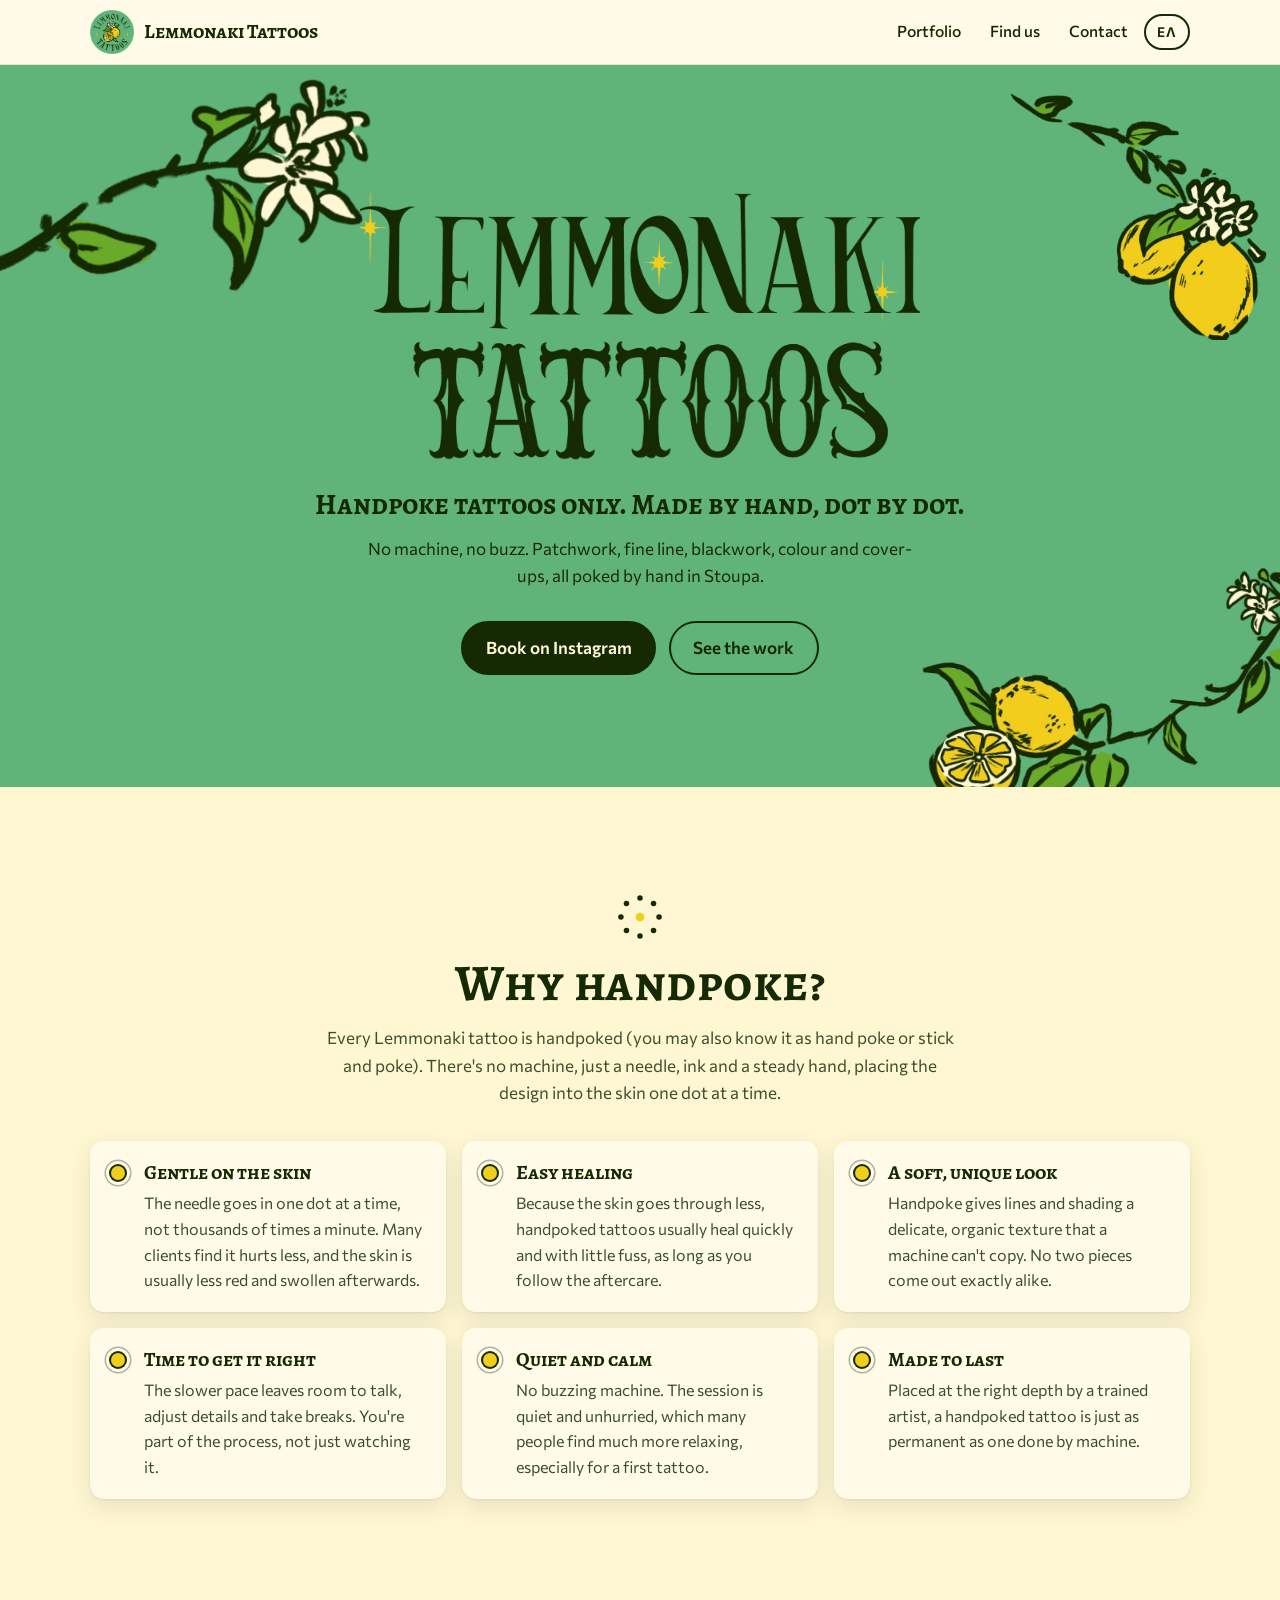
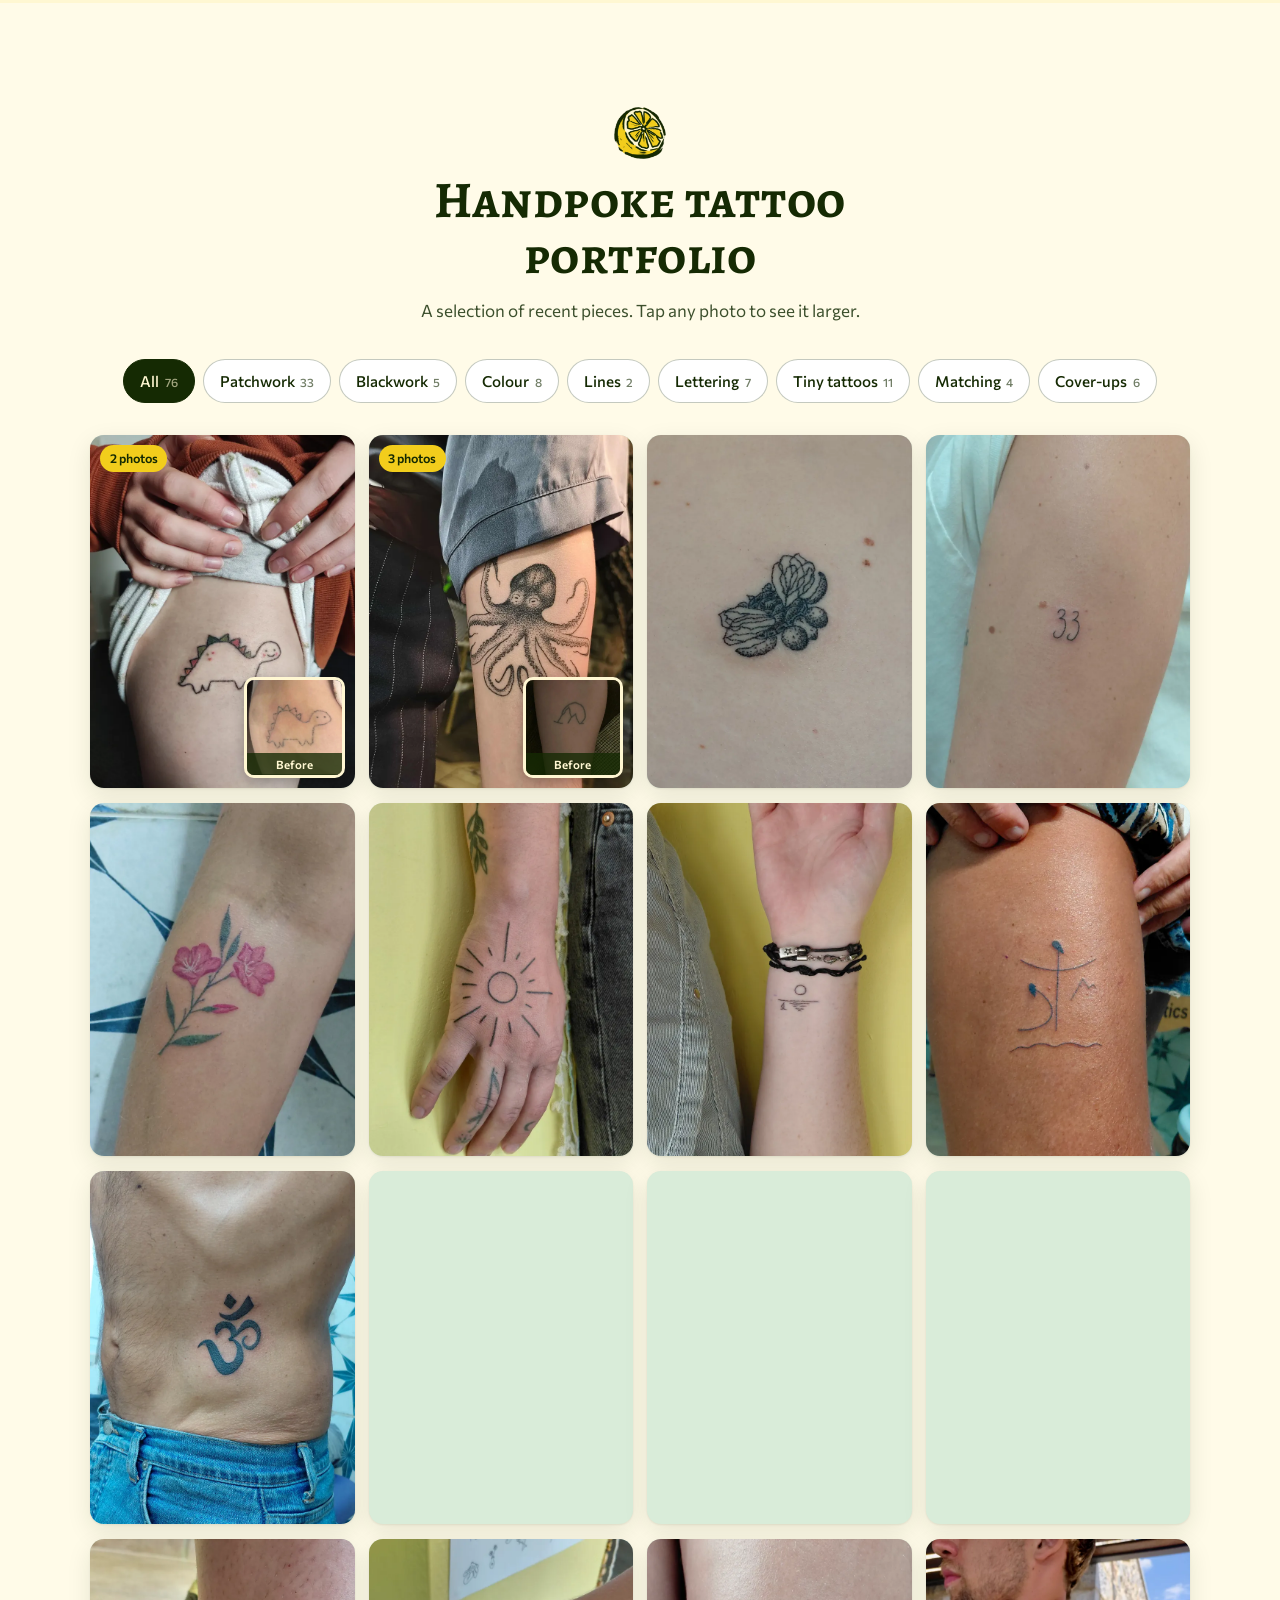
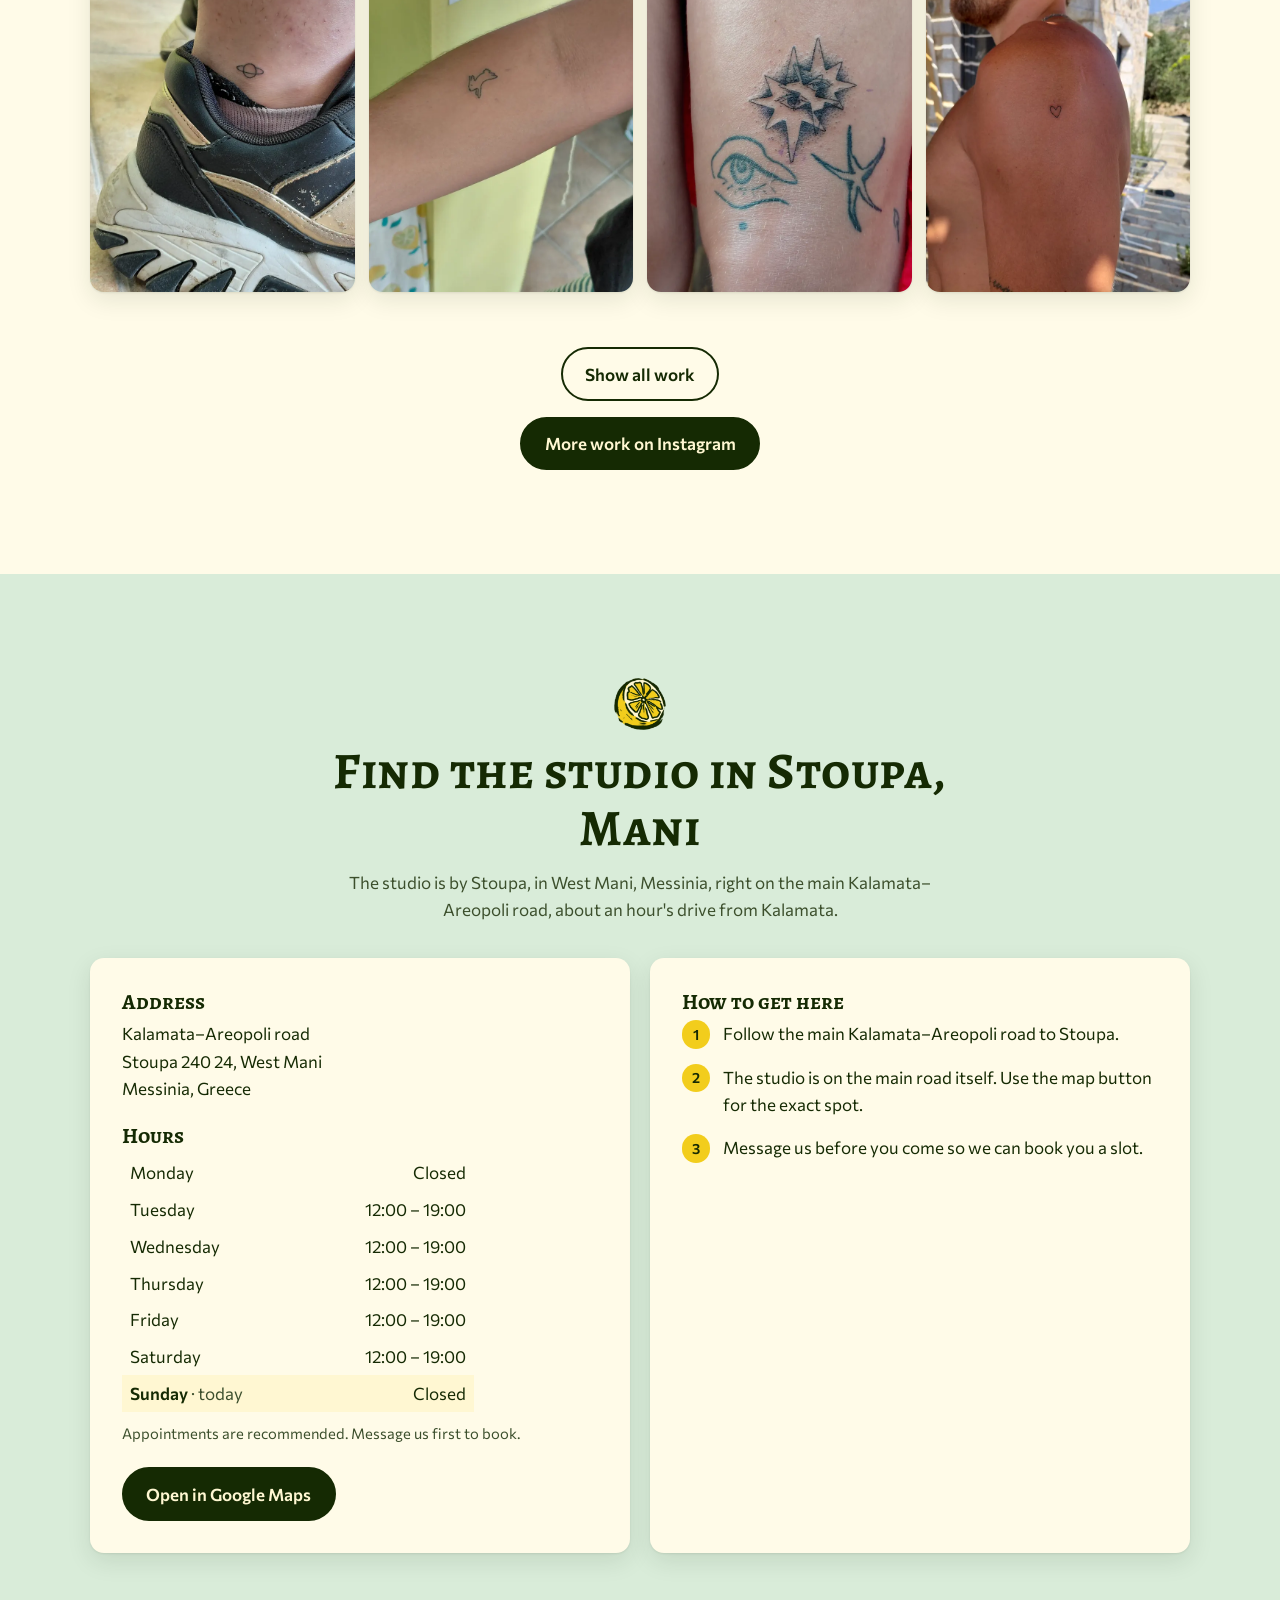
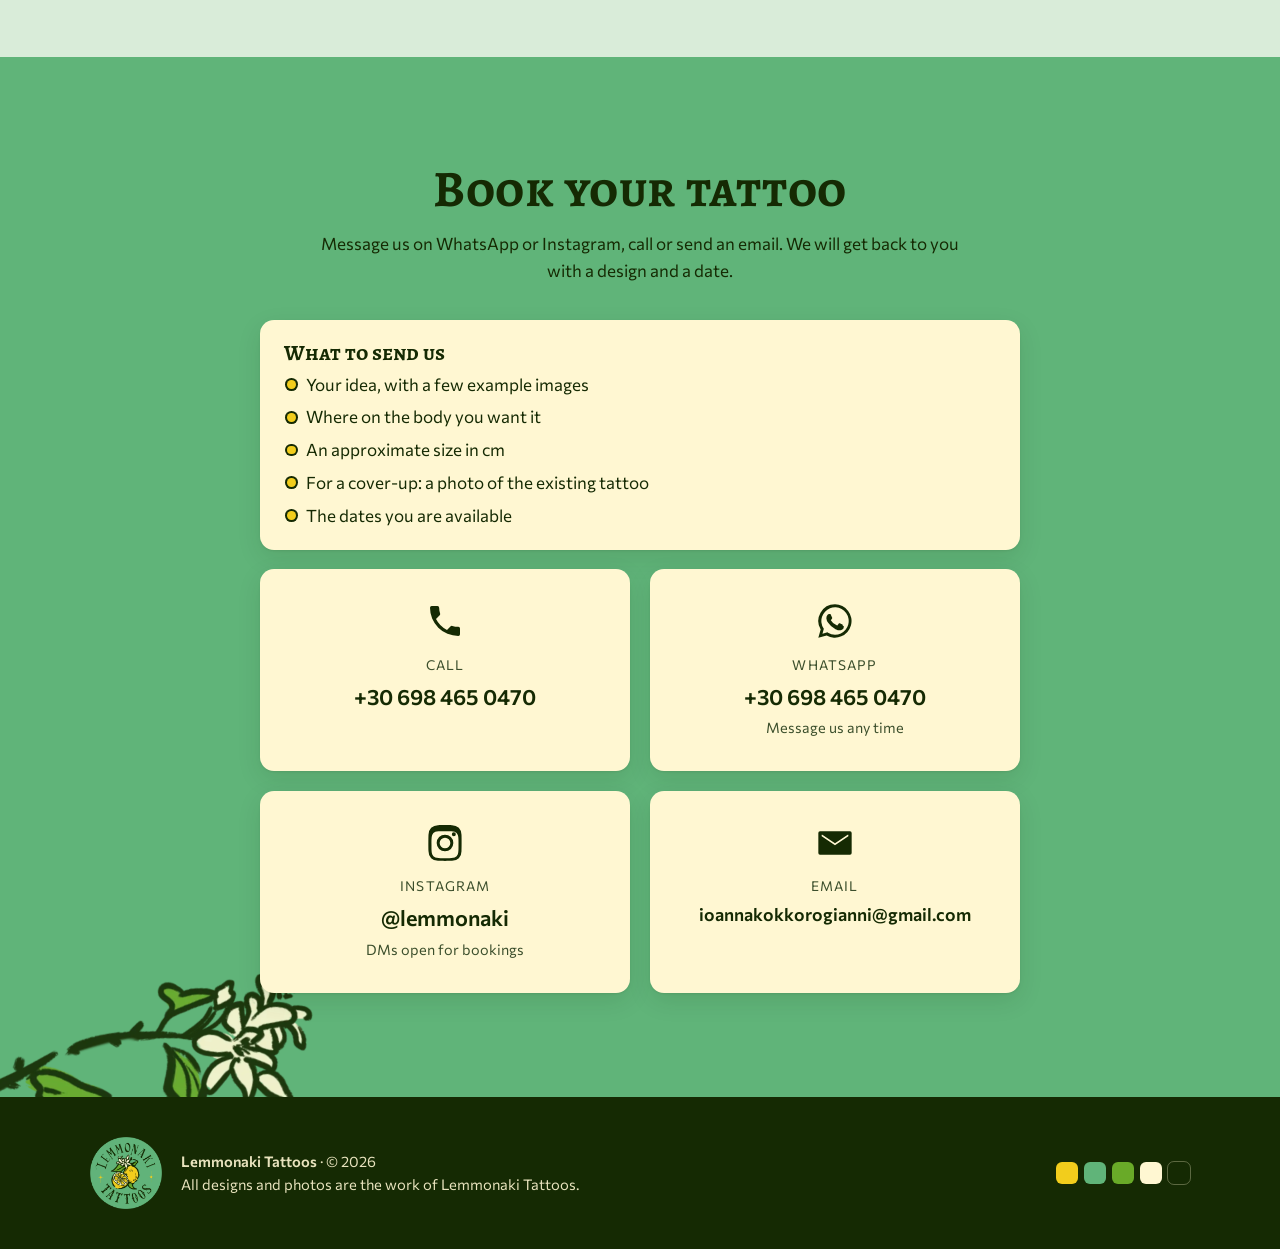
==== index.html @ da45f7b9 "Rename photos for better SEO visibility" ====
<!doctype html>
<html lang="en">
<head>
<meta charset="utf-8">
<meta name="viewport" content="width=device-width, initial-scale=1, viewport-fit=cover">
<title>Lemmonaki Tattoos — handpoke tattoo studio in Stoupa, Mani</title>
<meta name="description" content="Handpoke-only tattoo studio in Stoupa, West Mani. No machine: patchwork, fine line, blackwork, colour and cover-ups. Book via Instagram or phone.">
<meta name="theme-color" content="#60B479">
<link rel="canonical" href="https://lemmonakitattoos.gr/">
<link rel="alternate" hreflang="en" href="https://lemmonakitattoos.gr/">
<link rel="alternate" hreflang="el" href="https://lemmonakitattoos.gr/el/">
<link rel="alternate" hreflang="x-default" href="https://lemmonakitattoos.gr/">
<meta property="og:type" content="website">
<meta property="og:site_name" content="Lemmonaki Tattoos">
<meta property="og:url" content="https://lemmonakitattoos.gr/">
<meta property="og:locale" content="en_GB">
<meta property="og:title" content="Lemmonaki Tattoos — handpoke tattoo studio in Stoupa, Mani">
<meta property="og:description" content="Handpoke-only tattoo studio in Stoupa, West Mani. No machine: patchwork, fine line, blackwork, colour and cover-ups. Book via Instagram or phone.">
<meta property="og:image" content="https://lemmonakitattoos.gr/assets/img/og.jpg">
<meta property="og:image:width" content="1200">
<meta property="og:image:height" content="630">
<meta property="og:image:alt" content="Lemmonaki Tattoos logo framed by hand-drawn lemons, leaves and lemon blossom on a green background">
<meta name="twitter:card" content="summary_large_image">
<link rel="icon" href="favicon.ico" sizes="32x32">
<link rel="icon" type="image/png" sizes="32x32" href="favicon-32.png">
<link rel="icon" type="image/png" sizes="192x192" href="favicon-192.png">
<link rel="manifest" href="site.webmanifest">
<link rel="apple-touch-icon" href="apple-touch-icon.png">
<link rel="preload" href="assets/fonts/alegreya-sc-latin-700.woff2" as="font" type="font/woff2" crossorigin>
<link rel="stylesheet" href="assets/css/fonts.css">
<link rel="stylesheet" href="assets/css/style.css">
<script type="application/ld+json">{"@context": "https://schema.org", "@type": "TattooParlor", "name": "Lemmonaki Tattoos", "description": "Handpoke-only tattoo studio in Stoupa, West Mani. No machine: patchwork, fine line, blackwork, colour and cover-ups. Book via Instagram or phone.", "telephone": "+30 698 465 0470", "email": "ioannakokkorogianni@gmail.com", "image": "https://lemmonakitattoos.gr/assets/img/og.jpg", "url": "https://lemmonakitattoos.gr/", "sameAs": ["https://www.instagram.com/lemmonaki/"], "address": {"@type": "PostalAddress", "streetAddress": "Kalamata–Areopoli road", "postalCode": "24024", "addressLocality": "Stoupa", "addressRegion": "Messinia", "addressCountry": "GR"}, "geo": {"@type": "GeoCoordinates", "latitude": 36.8463635, "longitude": 22.2651395}, "openingHours": ["Tu-Sa 12:00-19:00"]}</script>
</head>
<body>
<a class="skip" href="#work">Skip to content</a>

<header class="topbar">
  <div class="wrap topbar-inner">
    <a class="brand" href="#top" aria-label="Lemmonaki Tattoos">
      <img src="assets/img/logo-round.webp" width="48" height="48" alt="">
      <span>Lemmonaki Tattoos</span>
    </a>
    <nav aria-label="Main">
      <a href="#work">Portfolio</a>
      <a href="#visit">Find us</a>
      <a href="#contact">Contact</a>
    </nav>
    <div class="lang"><a class="lang-btn" href="el/" hreflang="el" lang="el" aria-label="Ελληνικά">ΕΛ</a></div>
  </div>
</header>

<main id="top">
  <section class="hero">
    <img class="deco deco-tl" fetchpriority="low" src="assets/img/branch-blossom.webp" width="900" height="464" alt="">
    <img class="deco deco-tr" fetchpriority="low" src="assets/img/lemons-blossom.webp" width="700" height="674" alt="">
    <img class="deco deco-bl" fetchpriority="low" src="assets/img/branch-lemons.webp" width="900" height="621" alt="">
    <div class="wrap hero-inner">
      <h1>
        <img src="assets/img/wordmark.webp" width="1400" height="667" alt="Lemmonaki Tattoos" fetchpriority="high">
        <span class="visually-hidden">Handpoke tattoo studio in Stoupa, Mani</span>
      </h1>
      <p class="tagline">Handpoke tattoos only. Made by hand, dot by dot.</p>
      <p class="hero-text">No machine, no buzz. Patchwork, fine line, blackwork, colour and cover-ups, all poked by hand in Stoupa.</p>
      <div class="actions">
        <a class="btn btn-dark" href="https://www.instagram.com/lemmonaki/" rel="noopener" target="_blank">Book on Instagram</a>
        <a class="btn btn-ghost" href="#work">See the work</a>
      </div>
    </div>
  </section>

  <section id="handpoke" class="section handpoke">
    <div class="wrap">
      <header class="section-head">
        <svg class="dots-mark" viewBox="0 0 60 60" aria-hidden="true"><g fill="currentColor">
          <circle cx="30" cy="8" r="3.2"/><circle cx="45.6" cy="14.4" r="3.2"/><circle cx="52" cy="30" r="3.2"/><circle cx="45.6" cy="45.6" r="3.2"/>
          <circle cx="30" cy="52" r="3.2"/><circle cx="14.4" cy="45.6" r="3.2"/><circle cx="8" cy="30" r="3.2"/><circle cx="14.4" cy="14.4" r="3.2"/>
          <circle cx="30" cy="30" r="5" fill="#F2CD1C"/></g></svg>
        <h2>Why handpoke?</h2>
        <p>Every Lemmonaki tattoo is handpoked (you may also know it as hand poke or stick and poke). There&#x27;s no machine, just a needle, ink and a steady hand, placing the design into the skin one dot at a time.</p>
      </header>
      <ul class="hp-points">
<li><h3>Gentle on the skin</h3><p>The needle goes in one dot at a time, not thousands of times a minute. Many clients find it hurts less, and the skin is usually less red and swollen afterwards.</p></li>
<li><h3>Easy healing</h3><p>Because the skin goes through less, handpoked tattoos usually heal quickly and with little fuss, as long as you follow the aftercare.</p></li>
<li><h3>A soft, unique look</h3><p>Handpoke gives lines and shading a delicate, organic texture that a machine can&#x27;t copy. No two pieces come out exactly alike.</p></li>
<li><h3>Time to get it right</h3><p>The slower pace leaves room to talk, adjust details and take breaks. You&#x27;re part of the process, not just watching it.</p></li>
<li><h3>Quiet and calm</h3><p>No buzzing machine. The session is quiet and unhurried, which many people find much more relaxing, especially for a first tattoo.</p></li>
<li><h3>Made to last</h3><p>Placed at the right depth by a trained artist, a handpoked tattoo is just as permanent as one done by machine.</p></li>
      </ul>
    </div>
  </section>

  <section id="work" class="section work">
    <div class="wrap">
      <header class="section-head">
        <img class="ornament" src="assets/img/lemon-slice.webp" width="56" height="56" alt="">
        <h2>Handpoke tattoo portfolio</h2>
        <p>A selection of recent pieces. Tap any photo to see it larger.</p>
      </header>
      <div class="filters" role="group" aria-label="Filter by style">
<button type="button" class="chip" aria-pressed="true" data-filter="all">All <small>76</small></button>
<button type="button" class="chip" aria-pressed="false" data-filter="patchwork">Patchwork <small>33</small></button>
<button type="button" class="chip" aria-pressed="false" data-filter="blackwork">Blackwork <small>5</small></button>
<button type="button" class="chip" aria-pressed="false" data-filter="colors">Colour <small>8</small></button>
<button type="button" class="chip" aria-pressed="false" data-filter="lines">Lines <small>2</small></button>
<button type="button" class="chip" aria-pressed="false" data-filter="lettering">Lettering <small>7</small></button>
<button type="button" class="chip" aria-pressed="false" data-filter="tiny-tattoos">Tiny tattoos <small>11</small></button>
<button type="button" class="chip" aria-pressed="false" data-filter="matching">Matching <small>4</small></button>
<button type="button" class="chip" aria-pressed="false" data-filter="coverups">Cover-ups <small>6</small></button>
      </div>
      <ul class="gallery" id="gallery">
<li class="tile" data-cat="coverups"><a href="assets/portfolio/coverups/handpoke-cover-up-tattoo-stoupa-05-after.webp" data-slides="[{&quot;src&quot;: &quot;assets/portfolio/coverups/handpoke-cover-up-tattoo-stoupa-05-before.webp&quot;, &quot;w&quot;: 1080, &quot;h&quot;: 1075, &quot;caption&quot;: &quot;Cover-ups · Before&quot;, &quot;alt&quot;: &quot;Cover-up, before: a faded, dotted dinosaur outline&quot;}, {&quot;src&quot;: &quot;assets/portfolio/coverups/handpoke-cover-up-tattoo-stoupa-05-after.webp&quot;, &quot;w&quot;: 1350, &quot;h&quot;: 1800, &quot;caption&quot;: &quot;Cover-ups · After&quot;, &quot;alt&quot;: &quot;Cover-up, after: the dinosaur redrawn with clean lines and colour, on the thigh&quot;}]"><img src="assets/portfolio/coverups/handpoke-cover-up-tattoo-stoupa-05-after-t.webp" width="720" height="960" alt="Cover-up, after: the dinosaur redrawn with clean lines and colour, on the thigh" loading="lazy" decoding="async"><span class="inset"><img src="assets/portfolio/coverups/handpoke-cover-up-tattoo-stoupa-05-before-t.webp" width="720" height="717" alt="Cover-up, before: a faded, dotted dinosaur outline" loading="lazy" decoding="async"><span>Before</span></span><span class="badge">2 photos</span></a></li>
<li class="tile" data-cat="coverups"><a href="assets/portfolio/coverups/handpoke-cover-up-tattoo-stoupa-06-after.webp" data-slides="[{&quot;src&quot;: &quot;assets/portfolio/coverups/handpoke-cover-up-tattoo-stoupa-06-before.webp&quot;, &quot;w&quot;: 893, &quot;h&quot;: 1230, &quot;caption&quot;: &quot;Cover-ups · Before&quot;, &quot;alt&quot;: &quot;Cover-up, before: a simple line tattoo on the forearm&quot;}, {&quot;src&quot;: &quot;assets/portfolio/coverups/handpoke-cover-up-tattoo-stoupa-06-during.webp&quot;, &quot;w&quot;: 622, &quot;h&quot;: 726, &quot;caption&quot;: &quot;Cover-ups · During&quot;, &quot;alt&quot;: &quot;Cover-up, during: the octopus outline drawn over the old tattoo&quot;}, {&quot;src&quot;: &quot;assets/portfolio/coverups/handpoke-cover-up-tattoo-stoupa-06-after.webp&quot;, &quot;w&quot;: 1350, &quot;h&quot;: 1800, &quot;caption&quot;: &quot;Cover-ups · After&quot;, &quot;alt&quot;: &quot;Cover-up, after: a dotwork octopus on the forearm&quot;}]"><img src="assets/portfolio/coverups/handpoke-cover-up-tattoo-stoupa-06-after-t.webp" width="720" height="960" alt="Cover-up, after: a dotwork octopus on the forearm" loading="lazy" decoding="async"><span class="inset"><img src="assets/portfolio/coverups/handpoke-cover-up-tattoo-stoupa-06-before-t.webp" width="720" height="992" alt="Cover-up, before: a simple line tattoo on the forearm" loading="lazy" decoding="async"><span>Before</span></span><span class="badge">3 photos</span></a></li>
<li class="tile" data-cat="patchwork"><a href="assets/portfolio/patchwork/handpoke-patchwork-tattoo-stoupa-033.webp" data-slides="[{&quot;src&quot;: &quot;assets/portfolio/patchwork/handpoke-patchwork-tattoo-stoupa-033.webp&quot;, &quot;w&quot;: 1350, &quot;h&quot;: 1800, &quot;caption&quot;: &quot;Patchwork&quot;, &quot;alt&quot;: &quot;Flowers and round fruit in dotwork&quot;}]"><img src="assets/portfolio/patchwork/handpoke-patchwork-tattoo-stoupa-033-t.webp" width="720" height="960" alt="Flowers and round fruit in dotwork" loading="lazy" decoding="async"></a></li>
<li class="tile" data-cat="lettering"><a href="assets/portfolio/lettering/handpoke-lettering-tattoo-stoupa-007.webp" data-slides="[{&quot;src&quot;: &quot;assets/portfolio/lettering/handpoke-lettering-tattoo-stoupa-007.webp&quot;, &quot;w&quot;: 1350, &quot;h&quot;: 1800, &quot;caption&quot;: &quot;Lettering&quot;, &quot;alt&quot;: &quot;The number 33 on the arm&quot;}]"><img src="assets/portfolio/lettering/handpoke-lettering-tattoo-stoupa-007-t.webp" width="720" height="960" alt="The number 33 on the arm" loading="lazy" decoding="async"></a></li>
<li class="tile" data-cat="colors"><a href="assets/portfolio/colors/handpoke-colour-tattoo-stoupa-008.webp" data-slides="[{&quot;src&quot;: &quot;assets/portfolio/colors/handpoke-colour-tattoo-stoupa-008.webp&quot;, &quot;w&quot;: 1350, &quot;h&quot;: 1800, &quot;caption&quot;: &quot;Colour&quot;, &quot;alt&quot;: &quot;Pink flowers with green leaves on the forearm&quot;}]"><img src="assets/portfolio/colors/handpoke-colour-tattoo-stoupa-008-t.webp" width="720" height="960" alt="Pink flowers with green leaves on the forearm" loading="lazy" decoding="async"></a></li>
<li class="tile" data-cat="patchwork"><a href="assets/portfolio/patchwork/handpoke-patchwork-tattoo-stoupa-032.webp" data-slides="[{&quot;src&quot;: &quot;assets/portfolio/patchwork/handpoke-patchwork-tattoo-stoupa-032.webp&quot;, &quot;w&quot;: 1350, &quot;h&quot;: 1800, &quot;caption&quot;: &quot;Patchwork&quot;, &quot;alt&quot;: &quot;Sun outline on the back of the hand&quot;}]"><img src="assets/portfolio/patchwork/handpoke-patchwork-tattoo-stoupa-032-t.webp" width="720" height="960" alt="Sun outline on the back of the hand" loading="lazy" decoding="async"></a></li>
<li class="tile" data-cat="tiny-tattoos"><a href="assets/portfolio/tiny-tattoos/handpoke-tiny-tattoo-stoupa-011.webp" data-slides="[{&quot;src&quot;: &quot;assets/portfolio/tiny-tattoos/handpoke-tiny-tattoo-stoupa-011.webp&quot;, &quot;w&quot;: 1350, &quot;h&quot;: 1800, &quot;caption&quot;: &quot;Tiny tattoos&quot;, &quot;alt&quot;: &quot;Tiny sun setting over the sea on the wrist&quot;}]"><img src="assets/portfolio/tiny-tattoos/handpoke-tiny-tattoo-stoupa-011-t.webp" width="720" height="960" alt="Tiny sun setting over the sea on the wrist" loading="lazy" decoding="async"></a></li>
<li class="tile" data-cat="patchwork"><a href="assets/portfolio/patchwork/handpoke-patchwork-tattoo-stoupa-031.webp" data-slides="[{&quot;src&quot;: &quot;assets/portfolio/patchwork/handpoke-patchwork-tattoo-stoupa-031.webp&quot;, &quot;w&quot;: 1350, &quot;h&quot;: 1800, &quot;caption&quot;: &quot;Patchwork&quot;, &quot;alt&quot;: &quot;Small blue-ink symbol with a mountain and a wavy sea line&quot;}]"><img src="assets/portfolio/patchwork/handpoke-patchwork-tattoo-stoupa-031-t.webp" width="720" height="960" alt="Small blue-ink symbol with a mountain and a wavy sea line" loading="lazy" decoding="async"></a></li>
<li class="tile" data-cat="blackwork"><a href="assets/portfolio/blackwork/handpoke-blackwork-tattoo-stoupa-005.webp" data-slides="[{&quot;src&quot;: &quot;assets/portfolio/blackwork/handpoke-blackwork-tattoo-stoupa-005.webp&quot;, &quot;w&quot;: 1350, &quot;h&quot;: 1800, &quot;caption&quot;: &quot;Blackwork&quot;, &quot;alt&quot;: &quot;Om symbol in solid black on the belly&quot;}]"><img src="assets/portfolio/blackwork/handpoke-blackwork-tattoo-stoupa-005-t.webp" width="720" height="960" alt="Om symbol in solid black on the belly" loading="lazy" decoding="async"></a></li>
<li class="tile" data-cat="lettering"><a href="assets/portfolio/lettering/handpoke-lettering-tattoo-stoupa-006.webp" data-slides="[{&quot;src&quot;: &quot;assets/portfolio/lettering/handpoke-lettering-tattoo-stoupa-006.webp&quot;, &quot;w&quot;: 1350, &quot;h&quot;: 1800, &quot;caption&quot;: &quot;Lettering&quot;, &quot;alt&quot;: &quot;Chemical structure of a molecule on the shoulder&quot;}]"><img src="assets/portfolio/lettering/handpoke-lettering-tattoo-stoupa-006-t.webp" width="720" height="960" alt="Chemical structure of a molecule on the shoulder" loading="lazy" decoding="async"></a></li>
<li class="tile" data-cat="tiny-tattoos"><a href="assets/portfolio/tiny-tattoos/handpoke-tiny-tattoo-stoupa-010.webp" data-slides="[{&quot;src&quot;: &quot;assets/portfolio/tiny-tattoos/handpoke-tiny-tattoo-stoupa-010.webp&quot;, &quot;w&quot;: 1350, &quot;h&quot;: 1800, &quot;caption&quot;: &quot;Tiny tattoos&quot;, &quot;alt&quot;: &quot;Sun, moon and star in a row on the forearm&quot;}]"><img src="assets/portfolio/tiny-tattoos/handpoke-tiny-tattoo-stoupa-010-t.webp" width="720" height="960" alt="Sun, moon and star in a row on the forearm" loading="lazy" decoding="async"></a></li>
<li class="tile" data-cat="tiny-tattoos"><a href="assets/portfolio/tiny-tattoos/handpoke-tiny-tattoo-stoupa-007.webp" data-slides="[{&quot;src&quot;: &quot;assets/portfolio/tiny-tattoos/handpoke-tiny-tattoo-stoupa-007.webp&quot;, &quot;w&quot;: 1350, &quot;h&quot;: 1800, &quot;caption&quot;: &quot;Tiny tattoos&quot;, &quot;alt&quot;: &quot;Matching small four-pointed stars on two forearms&quot;}]"><img src="assets/portfolio/tiny-tattoos/handpoke-tiny-tattoo-stoupa-007-t.webp" width="720" height="960" alt="Matching small four-pointed stars on two forearms" loading="lazy" decoding="async"></a></li>
<li class="tile" data-cat="tiny-tattoos"><a href="assets/portfolio/tiny-tattoos/handpoke-tiny-tattoo-stoupa-008.webp" data-slides="[{&quot;src&quot;: &quot;assets/portfolio/tiny-tattoos/handpoke-tiny-tattoo-stoupa-008.webp&quot;, &quot;w&quot;: 1350, &quot;h&quot;: 1800, &quot;caption&quot;: &quot;Tiny tattoos&quot;, &quot;alt&quot;: &quot;Tiny ringed planet on the ankle&quot;}]"><img src="assets/portfolio/tiny-tattoos/handpoke-tiny-tattoo-stoupa-008-t.webp" width="720" height="960" alt="Tiny ringed planet on the ankle" loading="lazy" decoding="async"></a></li>
<li class="tile" data-cat="tiny-tattoos"><a href="assets/portfolio/tiny-tattoos/handpoke-tiny-tattoo-stoupa-009.webp" data-slides="[{&quot;src&quot;: &quot;assets/portfolio/tiny-tattoos/handpoke-tiny-tattoo-stoupa-009.webp&quot;, &quot;w&quot;: 1350, &quot;h&quot;: 1800, &quot;caption&quot;: &quot;Tiny tattoos&quot;, &quot;alt&quot;: &quot;Tiny leaping rabbit on the forearm&quot;}]"><img src="assets/portfolio/tiny-tattoos/handpoke-tiny-tattoo-stoupa-009-t.webp" width="720" height="960" alt="Tiny leaping rabbit on the forearm" loading="lazy" decoding="async"></a></li>
<li class="tile" data-cat="patchwork"><a href="assets/portfolio/patchwork/handpoke-patchwork-tattoo-stoupa-030.webp" data-slides="[{&quot;src&quot;: &quot;assets/portfolio/patchwork/handpoke-patchwork-tattoo-stoupa-030.webp&quot;, &quot;w&quot;: 1350, &quot;h&quot;: 1800, &quot;caption&quot;: &quot;Patchwork&quot;, &quot;alt&quot;: &quot;Stars with an eye, a teal eye and a starfish above the knee&quot;}]"><img src="assets/portfolio/patchwork/handpoke-patchwork-tattoo-stoupa-030-t.webp" width="720" height="960" alt="Stars with an eye, a teal eye and a starfish above the knee" loading="lazy" decoding="async"></a></li>
<li class="tile" data-cat="tiny-tattoos"><a href="assets/portfolio/tiny-tattoos/handpoke-tiny-tattoo-stoupa-006.webp" data-slides="[{&quot;src&quot;: &quot;assets/portfolio/tiny-tattoos/handpoke-tiny-tattoo-stoupa-006.webp&quot;, &quot;w&quot;: 1350, &quot;h&quot;: 1800, &quot;caption&quot;: &quot;Tiny tattoos&quot;, &quot;alt&quot;: &quot;Tiny heart on the shoulder blade&quot;}]"><img src="assets/portfolio/tiny-tattoos/handpoke-tiny-tattoo-stoupa-006-t.webp" width="720" height="960" alt="Tiny heart on the shoulder blade" loading="lazy" decoding="async"></a></li>
<li class="tile" data-cat="patchwork"><a href="assets/portfolio/patchwork/handpoke-patchwork-tattoo-stoupa-029.webp" data-slides="[{&quot;src&quot;: &quot;assets/portfolio/patchwork/handpoke-patchwork-tattoo-stoupa-029.webp&quot;, &quot;w&quot;: 1350, &quot;h&quot;: 1800, &quot;caption&quot;: &quot;Patchwork&quot;, &quot;alt&quot;: &quot;The Fool tarot card on the calf&quot;}]"><img src="assets/portfolio/patchwork/handpoke-patchwork-tattoo-stoupa-029-t.webp" width="720" height="960" alt="The Fool tarot card on the calf" loading="lazy" decoding="async"></a></li>
<li class="tile" data-cat="coverups"><a href="assets/portfolio/coverups/handpoke-cover-up-tattoo-stoupa-01-after.webp" data-slides="[{&quot;src&quot;: &quot;assets/portfolio/coverups/handpoke-cover-up-tattoo-stoupa-01-before.webp&quot;, &quot;w&quot;: 1350, &quot;h&quot;: 1800, &quot;caption&quot;: &quot;Cover-ups · Before&quot;, &quot;alt&quot;: &quot;Cover-up, before: a small wave tattoo on the forearm&quot;}, {&quot;src&quot;: &quot;assets/portfolio/coverups/handpoke-cover-up-tattoo-stoupa-01-after.webp&quot;, &quot;w&quot;: 1800, &quot;h&quot;: 1800, &quot;caption&quot;: &quot;Cover-ups · After&quot;, &quot;alt&quot;: &quot;Cover-up, after: a wave with sun rays added around it, on the forearm&quot;}]"><img src="assets/portfolio/coverups/handpoke-cover-up-tattoo-stoupa-01-after-t.webp" width="720" height="720" alt="Cover-up, after: a wave with sun rays added around it, on the forearm" loading="lazy" decoding="async"><span class="inset"><img src="assets/portfolio/coverups/handpoke-cover-up-tattoo-stoupa-01-before-t.webp" width="720" height="960" alt="Cover-up, before: a small wave tattoo on the forearm" loading="lazy" decoding="async"><span>Before</span></span><span class="badge">2 photos</span></a></li>
<li class="tile" data-cat="patchwork"><a href="assets/portfolio/patchwork/handpoke-patchwork-tattoo-stoupa-028.webp" data-slides="[{&quot;src&quot;: &quot;assets/portfolio/patchwork/handpoke-patchwork-tattoo-stoupa-028.webp&quot;, &quot;w&quot;: 1350, &quot;h&quot;: 1800, &quot;caption&quot;: &quot;Patchwork&quot;, &quot;alt&quot;: &quot;Eight-pointed star with an eye and dotwork shading&quot;}]"><img src="assets/portfolio/patchwork/handpoke-patchwork-tattoo-stoupa-028-t.webp" width="720" height="960" alt="Eight-pointed star with an eye and dotwork shading" loading="lazy" decoding="async"></a></li>
<li class="tile" data-cat="coverups"><a href="assets/portfolio/coverups/handpoke-cover-up-tattoo-stoupa-03-after.webp" data-slides="[{&quot;src&quot;: &quot;assets/portfolio/coverups/handpoke-cover-up-tattoo-stoupa-03-before.webp&quot;, &quot;w&quot;: 1350, &quot;h&quot;: 1800, &quot;caption&quot;: &quot;Cover-ups · Before&quot;, &quot;alt&quot;: &quot;Cover-up, before: thin branching lines on the upper back&quot;}, {&quot;src&quot;: &quot;assets/portfolio/coverups/handpoke-cover-up-tattoo-stoupa-03-after.webp&quot;, &quot;w&quot;: 1350, &quot;h&quot;: 1800, &quot;caption&quot;: &quot;Cover-ups · After&quot;, &quot;alt&quot;: &quot;Cover-up, after: branching lines like lightning, from the neck across the back&quot;}]"><img src="assets/portfolio/coverups/handpoke-cover-up-tattoo-stoupa-03-after-t.webp" width="720" height="960" alt="Cover-up, after: branching lines like lightning, from the neck across the back" loading="lazy" decoding="async"><span class="inset"><img src="assets/portfolio/coverups/handpoke-cover-up-tattoo-stoupa-03-before-t.webp" width="720" height="960" alt="Cover-up, before: thin branching lines on the upper back" loading="lazy" decoding="async"><span>Before</span></span><span class="badge">2 photos</span></a></li>
<li class="tile" data-cat="matching"><a href="assets/portfolio/matching/handpoke-matching-tattoo-stoupa-004.webp" data-slides="[{&quot;src&quot;: &quot;assets/portfolio/matching/handpoke-matching-tattoo-stoupa-004.webp&quot;, &quot;w&quot;: 1350, &quot;h&quot;: 1800, &quot;caption&quot;: &quot;Matching&quot;, &quot;alt&quot;: &quot;Matching sea turtles on two ankles&quot;}]"><img src="assets/portfolio/matching/handpoke-matching-tattoo-stoupa-004-t.webp" width="720" height="960" alt="Matching sea turtles on two ankles" loading="lazy" decoding="async"></a></li>
<li class="tile" data-cat="patchwork"><a href="assets/portfolio/patchwork/handpoke-patchwork-tattoo-stoupa-027.webp" data-slides="[{&quot;src&quot;: &quot;assets/portfolio/patchwork/handpoke-patchwork-tattoo-stoupa-027.webp&quot;, &quot;w&quot;: 1350, &quot;h&quot;: 1800, &quot;caption&quot;: &quot;Patchwork&quot;, &quot;alt&quot;: &quot;Message in a bottle on the lower leg&quot;}]"><img src="assets/portfolio/patchwork/handpoke-patchwork-tattoo-stoupa-027-t.webp" width="720" height="960" alt="Message in a bottle on the lower leg" loading="lazy" decoding="async"></a></li>
<li class="tile" data-cat="coverups"><a href="assets/portfolio/coverups/handpoke-cover-up-tattoo-stoupa-02-after.webp" data-slides="[{&quot;src&quot;: &quot;assets/portfolio/coverups/handpoke-cover-up-tattoo-stoupa-02-before.webp&quot;, &quot;w&quot;: 1350, &quot;h&quot;: 1800, &quot;caption&quot;: &quot;Cover-ups · Before&quot;, &quot;alt&quot;: &quot;Cover-up, before: two black fish on the lower leg&quot;}, {&quot;src&quot;: &quot;assets/portfolio/coverups/handpoke-cover-up-tattoo-stoupa-02-after.webp&quot;, &quot;w&quot;: 1800, &quot;h&quot;: 1350, &quot;caption&quot;: &quot;Cover-ups · After&quot;, &quot;alt&quot;: &quot;Cover-up, after: the two fish redone in bright colour, on the lower leg&quot;}]"><img src="assets/portfolio/coverups/handpoke-cover-up-tattoo-stoupa-02-after-t.webp" width="720" height="540" alt="Cover-up, after: the two fish redone in bright colour, on the lower leg" loading="lazy" decoding="async"><span class="inset"><img src="assets/portfolio/coverups/handpoke-cover-up-tattoo-stoupa-02-before-t.webp" width="720" height="960" alt="Cover-up, before: two black fish on the lower leg" loading="lazy" decoding="async"><span>Before</span></span><span class="badge">2 photos</span></a></li>
<li class="tile" data-cat="patchwork"><a href="assets/portfolio/patchwork/handpoke-patchwork-tattoo-stoupa-026.webp" data-slides="[{&quot;src&quot;: &quot;assets/portfolio/patchwork/handpoke-patchwork-tattoo-stoupa-026.webp&quot;, &quot;w&quot;: 1350, &quot;h&quot;: 1800, &quot;caption&quot;: &quot;Patchwork&quot;, &quot;alt&quot;: &quot;Sun with long rays and small birds on the shoulder&quot;}]"><img src="assets/portfolio/patchwork/handpoke-patchwork-tattoo-stoupa-026-t.webp" width="720" height="960" alt="Sun with long rays and small birds on the shoulder" loading="lazy" decoding="async"></a></li>
<li class="tile" data-cat="lettering"><a href="assets/portfolio/lettering/handpoke-lettering-tattoo-stoupa-005.webp" data-slides="[{&quot;src&quot;: &quot;assets/portfolio/lettering/handpoke-lettering-tattoo-stoupa-005.webp&quot;, &quot;w&quot;: 1350, &quot;h&quot;: 1800, &quot;caption&quot;: &quot;Lettering&quot;, &quot;alt&quot;: &quot;ΓΝΩΘΙ ΣΕΑΥΤΟΝ (know thyself) in Greek capitals on the forearm&quot;}]"><img src="assets/portfolio/lettering/handpoke-lettering-tattoo-stoupa-005-t.webp" width="720" height="960" alt="ΓΝΩΘΙ ΣΕΑΥΤΟΝ (know thyself) in Greek capitals on the forearm" loading="lazy" decoding="async"></a></li>
<li class="tile" data-cat="tiny-tattoos"><a href="assets/portfolio/tiny-tattoos/handpoke-tiny-tattoo-stoupa-005.webp" data-slides="[{&quot;src&quot;: &quot;assets/portfolio/tiny-tattoos/handpoke-tiny-tattoo-stoupa-005.webp&quot;, &quot;w&quot;: 1350, &quot;h&quot;: 1800, &quot;caption&quot;: &quot;Tiny tattoos&quot;, &quot;alt&quot;: &quot;Tiny design on the inner wrist&quot;}]"><img src="assets/portfolio/tiny-tattoos/handpoke-tiny-tattoo-stoupa-005-t.webp" width="720" height="960" alt="Tiny design on the inner wrist" loading="lazy" decoding="async"></a></li>
<li class="tile" data-cat="patchwork"><a href="assets/portfolio/patchwork/handpoke-patchwork-tattoo-stoupa-023.webp" data-slides="[{&quot;src&quot;: &quot;assets/portfolio/patchwork/handpoke-patchwork-tattoo-stoupa-023.webp&quot;, &quot;w&quot;: 1350, &quot;h&quot;: 1800, &quot;caption&quot;: &quot;Patchwork&quot;, &quot;alt&quot;: &quot;Bat wing with a small red symbol on the ribs&quot;}]"><img src="assets/portfolio/patchwork/handpoke-patchwork-tattoo-stoupa-023-t.webp" width="720" height="960" alt="Bat wing with a small red symbol on the ribs" loading="lazy" decoding="async"></a></li>
<li class="tile" data-cat="patchwork"><a href="assets/portfolio/patchwork/handpoke-patchwork-tattoo-stoupa-024.webp" data-slides="[{&quot;src&quot;: &quot;assets/portfolio/patchwork/handpoke-patchwork-tattoo-stoupa-024.webp&quot;, &quot;w&quot;: 1350, &quot;h&quot;: 1800, &quot;caption&quot;: &quot;Patchwork&quot;, &quot;alt&quot;: &quot;Bony dragon wing with a red symbol on the ribs&quot;}]"><img src="assets/portfolio/patchwork/handpoke-patchwork-tattoo-stoupa-024-t.webp" width="720" height="960" alt="Bony dragon wing with a red symbol on the ribs" loading="lazy" decoding="async"></a></li>
<li class="tile" data-cat="patchwork"><a href="assets/portfolio/patchwork/handpoke-patchwork-tattoo-stoupa-025.webp" data-slides="[{&quot;src&quot;: &quot;assets/portfolio/patchwork/handpoke-patchwork-tattoo-stoupa-025.webp&quot;, &quot;w&quot;: 1800, &quot;h&quot;: 1350, &quot;caption&quot;: &quot;Patchwork&quot;, &quot;alt&quot;: &quot;Pair of wings on either side of a red symbol, across the ribs&quot;}]"><img src="assets/portfolio/patchwork/handpoke-patchwork-tattoo-stoupa-025-t.webp" width="720" height="540" alt="Pair of wings on either side of a red symbol, across the ribs" loading="lazy" decoding="async"></a></li>
<li class="tile" data-cat="patchwork"><a href="assets/portfolio/patchwork/handpoke-patchwork-tattoo-stoupa-021.webp" data-slides="[{&quot;src&quot;: &quot;assets/portfolio/patchwork/handpoke-patchwork-tattoo-stoupa-021.webp&quot;, &quot;w&quot;: 1374, &quot;h&quot;: 1800, &quot;caption&quot;: &quot;Patchwork&quot;, &quot;alt&quot;: &quot;Orca leaping from the waves inside a frame, on the back of the arm&quot;}]"><img src="assets/portfolio/patchwork/handpoke-patchwork-tattoo-stoupa-021-t.webp" width="720" height="943" alt="Orca leaping from the waves inside a frame, on the back of the arm" loading="lazy" decoding="async"></a></li>
<li class="tile" data-cat="patchwork"><a href="assets/portfolio/patchwork/handpoke-patchwork-tattoo-stoupa-022.webp" data-slides="[{&quot;src&quot;: &quot;assets/portfolio/patchwork/handpoke-patchwork-tattoo-stoupa-022.webp&quot;, &quot;w&quot;: 1350, &quot;h&quot;: 1800, &quot;caption&quot;: &quot;Patchwork&quot;, &quot;alt&quot;: &quot;Small tiger and a trail of sparkles on the arm&quot;}]"><img src="assets/portfolio/patchwork/handpoke-patchwork-tattoo-stoupa-022-t.webp" width="720" height="960" alt="Small tiger and a trail of sparkles on the arm" loading="lazy" decoding="async"></a></li>
<li class="tile" data-cat="blackwork"><a href="assets/portfolio/blackwork/handpoke-blackwork-tattoo-stoupa-004.webp" data-slides="[{&quot;src&quot;: &quot;assets/portfolio/blackwork/handpoke-blackwork-tattoo-stoupa-004.webp&quot;, &quot;w&quot;: 1350, &quot;h&quot;: 1800, &quot;caption&quot;: &quot;Blackwork&quot;, &quot;alt&quot;: &quot;Three dancing figures in solid black on the upper arm&quot;}]"><img src="assets/portfolio/blackwork/handpoke-blackwork-tattoo-stoupa-004-t.webp" width="720" height="960" alt="Three dancing figures in solid black on the upper arm" loading="lazy" decoding="async"></a></li>
<li class="tile" data-cat="matching"><a href="assets/portfolio/matching/handpoke-matching-tattoo-stoupa-003.webp" data-slides="[{&quot;src&quot;: &quot;assets/portfolio/matching/handpoke-matching-tattoo-stoupa-003.webp&quot;, &quot;w&quot;: 1350, &quot;h&quot;: 1800, &quot;caption&quot;: &quot;Matching&quot;, &quot;alt&quot;: &quot;Matching fruit with little faces, one red and one black, on two hips&quot;}]"><img src="assets/portfolio/matching/handpoke-matching-tattoo-stoupa-003-t.webp" width="720" height="960" alt="Matching fruit with little faces, one red and one black, on two hips" loading="lazy" decoding="async"></a></li>
<li class="tile" data-cat="coverups"><a href="assets/portfolio/coverups/handpoke-cover-up-tattoo-stoupa-04-after.webp" data-slides="[{&quot;src&quot;: &quot;assets/portfolio/coverups/handpoke-cover-up-tattoo-stoupa-04-before.webp&quot;, &quot;w&quot;: 984, &quot;h&quot;: 935, &quot;caption&quot;: &quot;Cover-ups · Before&quot;, &quot;alt&quot;: &quot;Cover-up, before: a starfish outline on the forearm&quot;}, {&quot;src&quot;: &quot;assets/portfolio/coverups/handpoke-cover-up-tattoo-stoupa-04-after.webp&quot;, &quot;w&quot;: 1350, &quot;h&quot;: 1800, &quot;caption&quot;: &quot;Cover-ups · After&quot;, &quot;alt&quot;: &quot;Cover-up, after: a sunflower on the forearm&quot;}]"><img src="assets/portfolio/coverups/handpoke-cover-up-tattoo-stoupa-04-after-t.webp" width="720" height="960" alt="Cover-up, after: a sunflower on the forearm" loading="lazy" decoding="async"><span class="inset"><img src="assets/portfolio/coverups/handpoke-cover-up-tattoo-stoupa-04-before-t.webp" width="720" height="684" alt="Cover-up, before: a starfish outline on the forearm" loading="lazy" decoding="async"><span>Before</span></span><span class="badge">2 photos</span></a></li>
<li class="tile" data-cat="patchwork"><a href="assets/portfolio/patchwork/handpoke-patchwork-tattoo-stoupa-020.webp" data-slides="[{&quot;src&quot;: &quot;assets/portfolio/patchwork/handpoke-patchwork-tattoo-stoupa-020.webp&quot;, &quot;w&quot;: 1350, &quot;h&quot;: 1800, &quot;caption&quot;: &quot;Patchwork&quot;, &quot;alt&quot;: &quot;Moka coffee pot on the leg&quot;}]"><img src="assets/portfolio/patchwork/handpoke-patchwork-tattoo-stoupa-020-t.webp" width="720" height="960" alt="Moka coffee pot on the leg" loading="lazy" decoding="async"></a></li>
<li class="tile" data-cat="colors"><a href="assets/portfolio/colors/handpoke-colour-tattoo-stoupa-007.webp" data-slides="[{&quot;src&quot;: &quot;assets/portfolio/colors/handpoke-colour-tattoo-stoupa-007.webp&quot;, &quot;w&quot;: 1350, &quot;h&quot;: 1800, &quot;caption&quot;: &quot;Colour&quot;, &quot;alt&quot;: &quot;Lavender sprigs in purple and pink on the hip&quot;}]"><img src="assets/portfolio/colors/handpoke-colour-tattoo-stoupa-007-t.webp" width="720" height="960" alt="Lavender sprigs in purple and pink on the hip" loading="lazy" decoding="async"></a></li>
<li class="tile" data-cat="patchwork"><a href="assets/portfolio/patchwork/handpoke-patchwork-tattoo-stoupa-019.webp" data-slides="[{&quot;src&quot;: &quot;assets/portfolio/patchwork/handpoke-patchwork-tattoo-stoupa-019.webp&quot;, &quot;w&quot;: 1350, &quot;h&quot;: 1800, &quot;caption&quot;: &quot;Patchwork&quot;, &quot;alt&quot;: &quot;Line drawing of cats and a dog on the forearm&quot;}]"><img src="assets/portfolio/patchwork/handpoke-patchwork-tattoo-stoupa-019-t.webp" width="720" height="960" alt="Line drawing of cats and a dog on the forearm" loading="lazy" decoding="async"></a></li>
<li class="tile" data-cat="colors"><a href="assets/portfolio/colors/handpoke-colour-tattoo-stoupa-006.webp" data-slides="[{&quot;src&quot;: &quot;assets/portfolio/colors/handpoke-colour-tattoo-stoupa-006.webp&quot;, &quot;w&quot;: 1350, &quot;h&quot;: 1800, &quot;caption&quot;: &quot;Colour&quot;, &quot;alt&quot;: &quot;Pink flames on the hand&quot;}]"><img src="assets/portfolio/colors/handpoke-colour-tattoo-stoupa-006-t.webp" width="720" height="960" alt="Pink flames on the hand" loading="lazy" decoding="async"></a></li>
<li class="tile" data-cat="matching"><a href="assets/portfolio/matching/handpoke-matching-tattoo-stoupa-001.webp" data-slides="[{&quot;src&quot;: &quot;assets/portfolio/matching/handpoke-matching-tattoo-stoupa-001.webp&quot;, &quot;w&quot;: 1350, &quot;h&quot;: 1800, &quot;caption&quot;: &quot;Matching&quot;, &quot;alt&quot;: &quot;Matching abstract design on the hip, one of a pair&quot;}]"><img src="assets/portfolio/matching/handpoke-matching-tattoo-stoupa-001-t.webp" width="720" height="960" alt="Matching abstract design on the hip, one of a pair" loading="lazy" decoding="async"></a></li>
<li class="tile" data-cat="matching"><a href="assets/portfolio/matching/handpoke-matching-tattoo-stoupa-002.webp" data-slides="[{&quot;src&quot;: &quot;assets/portfolio/matching/handpoke-matching-tattoo-stoupa-002.webp&quot;, &quot;w&quot;: 1350, &quot;h&quot;: 1800, &quot;caption&quot;: &quot;Matching&quot;, &quot;alt&quot;: &quot;Matching abstract design on the hip, the other of the pair&quot;}]"><img src="assets/portfolio/matching/handpoke-matching-tattoo-stoupa-002-t.webp" width="720" height="960" alt="Matching abstract design on the hip, the other of the pair" loading="lazy" decoding="async"></a></li>
<li class="tile" data-cat="patchwork"><a href="assets/portfolio/patchwork/handpoke-patchwork-tattoo-stoupa-018.webp" data-slides="[{&quot;src&quot;: &quot;assets/portfolio/patchwork/handpoke-patchwork-tattoo-stoupa-018.webp&quot;, &quot;w&quot;: 1350, &quot;h&quot;: 1800, &quot;caption&quot;: &quot;Patchwork&quot;, &quot;alt&quot;: &quot;Detailed beetle on the forearm&quot;}]"><img src="assets/portfolio/patchwork/handpoke-patchwork-tattoo-stoupa-018-t.webp" width="720" height="960" alt="Detailed beetle on the forearm" loading="lazy" decoding="async"></a></li>
<li class="tile" data-cat="patchwork"><a href="assets/portfolio/patchwork/handpoke-patchwork-tattoo-stoupa-017.webp" data-slides="[{&quot;src&quot;: &quot;assets/portfolio/patchwork/handpoke-patchwork-tattoo-stoupa-017.webp&quot;, &quot;w&quot;: 1350, &quot;h&quot;: 1800, &quot;caption&quot;: &quot;Patchwork&quot;, &quot;alt&quot;: &quot;Outline of a dog on the hip&quot;}]"><img src="assets/portfolio/patchwork/handpoke-patchwork-tattoo-stoupa-017-t.webp" width="720" height="960" alt="Outline of a dog on the hip" loading="lazy" decoding="async"></a></li>
<li class="tile" data-cat="patchwork"><a href="assets/portfolio/patchwork/handpoke-patchwork-tattoo-stoupa-016.webp" data-slides="[{&quot;src&quot;: &quot;assets/portfolio/patchwork/handpoke-patchwork-tattoo-stoupa-016.webp&quot;, &quot;w&quot;: 1350, &quot;h&quot;: 1800, &quot;caption&quot;: &quot;Patchwork&quot;, &quot;alt&quot;: &quot;Sloth holding a little bird, fine lines on the upper arm&quot;}]"><img src="assets/portfolio/patchwork/handpoke-patchwork-tattoo-stoupa-016-t.webp" width="720" height="960" alt="Sloth holding a little bird, fine lines on the upper arm" loading="lazy" decoding="async"></a></li>
<li class="tile" data-cat="tiny-tattoos"><a href="assets/portfolio/tiny-tattoos/handpoke-tiny-tattoo-stoupa-004.webp" data-slides="[{&quot;src&quot;: &quot;assets/portfolio/tiny-tattoos/handpoke-tiny-tattoo-stoupa-004.webp&quot;, &quot;w&quot;: 1012, &quot;h&quot;: 1800, &quot;caption&quot;: &quot;Tiny tattoos&quot;, &quot;alt&quot;: &quot;Small symbols on the fingers&quot;}]"><img src="assets/portfolio/tiny-tattoos/handpoke-tiny-tattoo-stoupa-004-t.webp" width="720" height="1280" alt="Small symbols on the fingers" loading="lazy" decoding="async"></a></li>
<li class="tile" data-cat="patchwork"><a href="assets/portfolio/patchwork/handpoke-patchwork-tattoo-stoupa-015.webp" data-slides="[{&quot;src&quot;: &quot;assets/portfolio/patchwork/handpoke-patchwork-tattoo-stoupa-015.webp&quot;, &quot;w&quot;: 1012, &quot;h&quot;: 1800, &quot;caption&quot;: &quot;Patchwork&quot;, &quot;alt&quot;: &quot;Ladybird with heart spots on the lower leg&quot;}]"><img src="assets/portfolio/patchwork/handpoke-patchwork-tattoo-stoupa-015-t.webp" width="720" height="1280" alt="Ladybird with heart spots on the lower leg" loading="lazy" decoding="async"></a></li>
<li class="tile" data-cat="lettering"><a href="assets/portfolio/lettering/handpoke-lettering-tattoo-stoupa-004.webp" data-slides="[{&quot;src&quot;: &quot;assets/portfolio/lettering/handpoke-lettering-tattoo-stoupa-004.webp&quot;, &quot;w&quot;: 1012, &quot;h&quot;: 1800, &quot;caption&quot;: &quot;Lettering&quot;, &quot;alt&quot;: &quot;The number 1.618, the golden ratio, on the chest&quot;}]"><img src="assets/portfolio/lettering/handpoke-lettering-tattoo-stoupa-004-t.webp" width="720" height="1280" alt="The number 1.618, the golden ratio, on the chest" loading="lazy" decoding="async"></a></li>
<li class="tile" data-cat="lettering"><a href="assets/portfolio/lettering/handpoke-lettering-tattoo-stoupa-003.webp" data-slides="[{&quot;src&quot;: &quot;assets/portfolio/lettering/handpoke-lettering-tattoo-stoupa-003.webp&quot;, &quot;w&quot;: 1800, &quot;h&quot;: 1013, &quot;caption&quot;: &quot;Lettering&quot;, &quot;alt&quot;: &quot;Arabic script along the forearm&quot;}]"><img src="assets/portfolio/lettering/handpoke-lettering-tattoo-stoupa-003-t.webp" width="720" height="405" alt="Arabic script along the forearm" loading="lazy" decoding="async"></a></li>
<li class="tile" data-cat="patchwork"><a href="assets/portfolio/patchwork/handpoke-patchwork-tattoo-stoupa-014.webp" data-slides="[{&quot;src&quot;: &quot;assets/portfolio/patchwork/handpoke-patchwork-tattoo-stoupa-014.webp&quot;, &quot;w&quot;: 1012, &quot;h&quot;: 1800, &quot;caption&quot;: &quot;Patchwork&quot;, &quot;alt&quot;: &quot;Four-pointed sparkle on the hand&quot;}]"><img src="assets/portfolio/patchwork/handpoke-patchwork-tattoo-stoupa-014-t.webp" width="720" height="1280" alt="Four-pointed sparkle on the hand" loading="lazy" decoding="async"></a></li>
<li class="tile" data-cat="lettering"><a href="assets/portfolio/lettering/handpoke-lettering-tattoo-stoupa-002.webp" data-slides="[{&quot;src&quot;: &quot;assets/portfolio/lettering/handpoke-lettering-tattoo-stoupa-002.webp&quot;, &quot;w&quot;: 1012, &quot;h&quot;: 1800, &quot;caption&quot;: &quot;Lettering&quot;, &quot;alt&quot;: &quot;Στούπα (Stoupa) handwritten with a little heart, on the ankle&quot;}]"><img src="assets/portfolio/lettering/handpoke-lettering-tattoo-stoupa-002-t.webp" width="720" height="1280" alt="Στούπα (Stoupa) handwritten with a little heart, on the ankle" loading="lazy" decoding="async"></a></li>
<li class="tile" data-cat="tiny-tattoos"><a href="assets/portfolio/tiny-tattoos/handpoke-tiny-tattoo-stoupa-003.webp" data-slides="[{&quot;src&quot;: &quot;assets/portfolio/tiny-tattoos/handpoke-tiny-tattoo-stoupa-003.webp&quot;, &quot;w&quot;: 1012, &quot;h&quot;: 1800, &quot;caption&quot;: &quot;Tiny tattoos&quot;, &quot;alt&quot;: &quot;Tiny bee on the thigh&quot;}]"><img src="assets/portfolio/tiny-tattoos/handpoke-tiny-tattoo-stoupa-003-t.webp" width="720" height="1280" alt="Tiny bee on the thigh" loading="lazy" decoding="async"></a></li>
<li class="tile" data-cat="lines"><a href="assets/portfolio/lines/handpoke-fine-line-tattoo-stoupa-002.webp" data-slides="[{&quot;src&quot;: &quot;assets/portfolio/lines/handpoke-fine-line-tattoo-stoupa-002.webp&quot;, &quot;w&quot;: 1012, &quot;h&quot;: 1800, &quot;caption&quot;: &quot;Lines&quot;, &quot;alt&quot;: &quot;Long fine line winding down the arm&quot;}]"><img src="assets/portfolio/lines/handpoke-fine-line-tattoo-stoupa-002-t.webp" width="720" height="1280" alt="Long fine line winding down the arm" loading="lazy" decoding="async"></a></li>
<li class="tile" data-cat="patchwork"><a href="assets/portfolio/patchwork/handpoke-patchwork-tattoo-stoupa-013.webp" data-slides="[{&quot;src&quot;: &quot;assets/portfolio/patchwork/handpoke-patchwork-tattoo-stoupa-013.webp&quot;, &quot;w&quot;: 1012, &quot;h&quot;: 1800, &quot;caption&quot;: &quot;Patchwork&quot;, &quot;alt&quot;: &quot;Three tall trees with roots on the upper arm&quot;}]"><img src="assets/portfolio/patchwork/handpoke-patchwork-tattoo-stoupa-013-t.webp" width="720" height="1280" alt="Three tall trees with roots on the upper arm" loading="lazy" decoding="async"></a></li>
<li class="tile" data-cat="patchwork"><a href="assets/portfolio/patchwork/handpoke-patchwork-tattoo-stoupa-012.webp" data-slides="[{&quot;src&quot;: &quot;assets/portfolio/patchwork/handpoke-patchwork-tattoo-stoupa-012.webp&quot;, &quot;w&quot;: 1012, &quot;h&quot;: 1800, &quot;caption&quot;: &quot;Patchwork&quot;, &quot;alt&quot;: &quot;Two small hearts on the arm&quot;}]"><img src="assets/portfolio/patchwork/handpoke-patchwork-tattoo-stoupa-012-t.webp" width="720" height="1280" alt="Two small hearts on the arm" loading="lazy" decoding="async"></a></li>
<li class="tile" data-cat="patchwork"><a href="assets/portfolio/patchwork/handpoke-patchwork-tattoo-stoupa-011.webp" data-slides="[{&quot;src&quot;: &quot;assets/portfolio/patchwork/handpoke-patchwork-tattoo-stoupa-011.webp&quot;, &quot;w&quot;: 1012, &quot;h&quot;: 1800, &quot;caption&quot;: &quot;Patchwork&quot;, &quot;alt&quot;: &quot;Small creature curled up in a ball, with dotwork shading&quot;}]"><img src="assets/portfolio/patchwork/handpoke-patchwork-tattoo-stoupa-011-t.webp" width="720" height="1280" alt="Small creature curled up in a ball, with dotwork shading" loading="lazy" decoding="async"></a></li>
<li class="tile" data-cat="patchwork"><a href="assets/portfolio/patchwork/handpoke-patchwork-tattoo-stoupa-010.webp" data-slides="[{&quot;src&quot;: &quot;assets/portfolio/patchwork/handpoke-patchwork-tattoo-stoupa-010.webp&quot;, &quot;w&quot;: 1366, &quot;h&quot;: 1800, &quot;caption&quot;: &quot;Patchwork&quot;, &quot;alt&quot;: &quot;Pixel-art dog on the forearm&quot;}]"><img src="assets/portfolio/patchwork/handpoke-patchwork-tattoo-stoupa-010-t.webp" width="720" height="949" alt="Pixel-art dog on the forearm" loading="lazy" decoding="async"></a></li>
<li class="tile" data-cat="patchwork"><a href="assets/portfolio/patchwork/handpoke-patchwork-tattoo-stoupa-009.webp" data-slides="[{&quot;src&quot;: &quot;assets/portfolio/patchwork/handpoke-patchwork-tattoo-stoupa-009.webp&quot;, &quot;w&quot;: 1012, &quot;h&quot;: 1800, &quot;caption&quot;: &quot;Patchwork&quot;, &quot;alt&quot;: &quot;Roses down the forearm with a spider on the hand&quot;}]"><img src="assets/portfolio/patchwork/handpoke-patchwork-tattoo-stoupa-009-t.webp" width="720" height="1280" alt="Roses down the forearm with a spider on the hand" loading="lazy" decoding="async"></a></li>
<li class="tile" data-cat="blackwork"><a href="assets/portfolio/blackwork/handpoke-blackwork-tattoo-stoupa-003.webp" data-slides="[{&quot;src&quot;: &quot;assets/portfolio/blackwork/handpoke-blackwork-tattoo-stoupa-003.webp&quot;, &quot;w&quot;: 1012, &quot;h&quot;: 1800, &quot;caption&quot;: &quot;Blackwork&quot;, &quot;alt&quot;: &quot;Ghostface mask in solid black on the arm&quot;}]"><img src="assets/portfolio/blackwork/handpoke-blackwork-tattoo-stoupa-003-t.webp" width="720" height="1280" alt="Ghostface mask in solid black on the arm" loading="lazy" decoding="async"></a></li>
<li class="tile" data-cat="tiny-tattoos"><a href="assets/portfolio/tiny-tattoos/handpoke-tiny-tattoo-stoupa-002.webp" data-slides="[{&quot;src&quot;: &quot;assets/portfolio/tiny-tattoos/handpoke-tiny-tattoo-stoupa-002.webp&quot;, &quot;w&quot;: 1012, &quot;h&quot;: 1800, &quot;caption&quot;: &quot;Tiny tattoos&quot;, &quot;alt&quot;: &quot;Tiny stars and a crescent moon beside the eye&quot;}]"><img src="assets/portfolio/tiny-tattoos/handpoke-tiny-tattoo-stoupa-002-t.webp" width="720" height="1280" alt="Tiny stars and a crescent moon beside the eye" loading="lazy" decoding="async"></a></li>
<li class="tile" data-cat="blackwork"><a href="assets/portfolio/blackwork/handpoke-blackwork-tattoo-stoupa-002.webp" data-slides="[{&quot;src&quot;: &quot;assets/portfolio/blackwork/handpoke-blackwork-tattoo-stoupa-002.webp&quot;, &quot;w&quot;: 1459, &quot;h&quot;: 1397, &quot;caption&quot;: &quot;Blackwork&quot;, &quot;alt&quot;: &quot;Little devil in solid black on the upper arm&quot;}]"><img src="assets/portfolio/blackwork/handpoke-blackwork-tattoo-stoupa-002-t.webp" width="720" height="689" alt="Little devil in solid black on the upper arm" loading="lazy" decoding="async"></a></li>
<li class="tile" data-cat="patchwork"><a href="assets/portfolio/patchwork/handpoke-patchwork-tattoo-stoupa-008.webp" data-slides="[{&quot;src&quot;: &quot;assets/portfolio/patchwork/handpoke-patchwork-tattoo-stoupa-008.webp&quot;, &quot;w&quot;: 1012, &quot;h&quot;: 1800, &quot;caption&quot;: &quot;Patchwork&quot;, &quot;alt&quot;: &quot;Smiling starfish on the hip&quot;}]"><img src="assets/portfolio/patchwork/handpoke-patchwork-tattoo-stoupa-008-t.webp" width="720" height="1280" alt="Smiling starfish on the hip" loading="lazy" decoding="async"></a></li>
<li class="tile" data-cat="patchwork"><a href="assets/portfolio/patchwork/handpoke-patchwork-tattoo-stoupa-007.webp" data-slides="[{&quot;src&quot;: &quot;assets/portfolio/patchwork/handpoke-patchwork-tattoo-stoupa-007.webp&quot;, &quot;w&quot;: 1012, &quot;h&quot;: 1800, &quot;caption&quot;: &quot;Patchwork&quot;, &quot;alt&quot;: &quot;Open shell with a pearl on the arm&quot;}]"><img src="assets/portfolio/patchwork/handpoke-patchwork-tattoo-stoupa-007-t.webp" width="720" height="1280" alt="Open shell with a pearl on the arm" loading="lazy" decoding="async"></a></li>
<li class="tile" data-cat="patchwork"><a href="assets/portfolio/patchwork/handpoke-patchwork-tattoo-stoupa-006.webp" data-slides="[{&quot;src&quot;: &quot;assets/portfolio/patchwork/handpoke-patchwork-tattoo-stoupa-006.webp&quot;, &quot;w&quot;: 1012, &quot;h&quot;: 1800, &quot;caption&quot;: &quot;Patchwork&quot;, &quot;alt&quot;: &quot;Unalome symbol on the sternum&quot;}]"><img src="assets/portfolio/patchwork/handpoke-patchwork-tattoo-stoupa-006-t.webp" width="720" height="1280" alt="Unalome symbol on the sternum" loading="lazy" decoding="async"></a></li>
<li class="tile" data-cat="patchwork"><a href="assets/portfolio/patchwork/handpoke-patchwork-tattoo-stoupa-005.webp" data-slides="[{&quot;src&quot;: &quot;assets/portfolio/patchwork/handpoke-patchwork-tattoo-stoupa-005.webp&quot;, &quot;w&quot;: 1012, &quot;h&quot;: 1800, &quot;caption&quot;: &quot;Patchwork&quot;, &quot;alt&quot;: &quot;Trail of small footprints on the upper back&quot;}]"><img src="assets/portfolio/patchwork/handpoke-patchwork-tattoo-stoupa-005-t.webp" width="720" height="1280" alt="Trail of small footprints on the upper back" loading="lazy" decoding="async"></a></li>
<li class="tile" data-cat="lettering"><a href="assets/portfolio/lettering/handpoke-lettering-tattoo-stoupa-001.webp" data-slides="[{&quot;src&quot;: &quot;assets/portfolio/lettering/handpoke-lettering-tattoo-stoupa-001.webp&quot;, &quot;w&quot;: 1355, &quot;h&quot;: 1800, &quot;caption&quot;: &quot;Lettering&quot;, &quot;alt&quot;: &quot;Handwritten Greek word on the forearm&quot;}]"><img src="assets/portfolio/lettering/handpoke-lettering-tattoo-stoupa-001-t.webp" width="720" height="956" alt="Handwritten Greek word on the forearm" loading="lazy" decoding="async"></a></li>
<li class="tile" data-cat="colors"><a href="assets/portfolio/colors/handpoke-colour-tattoo-stoupa-005.webp" data-slides="[{&quot;src&quot;: &quot;assets/portfolio/colors/handpoke-colour-tattoo-stoupa-005.webp&quot;, &quot;w&quot;: 1355, &quot;h&quot;: 1800, &quot;caption&quot;: &quot;Colour&quot;, &quot;alt&quot;: &quot;Yellow rubber duck on the leg&quot;}]"><img src="assets/portfolio/colors/handpoke-colour-tattoo-stoupa-005-t.webp" width="720" height="956" alt="Yellow rubber duck on the leg" loading="lazy" decoding="async"></a></li>
<li class="tile" data-cat="patchwork"><a href="assets/portfolio/patchwork/handpoke-patchwork-tattoo-stoupa-001.webp" data-slides="[{&quot;src&quot;: &quot;assets/portfolio/patchwork/handpoke-patchwork-tattoo-stoupa-001.webp&quot;, &quot;w&quot;: 1200, &quot;h&quot;: 1594, &quot;caption&quot;: &quot;Patchwork&quot;, &quot;alt&quot;: &quot;Insect wing with a dotted trail&quot;}]"><img src="assets/portfolio/patchwork/handpoke-patchwork-tattoo-stoupa-001-t.webp" width="720" height="956" alt="Insect wing with a dotted trail" loading="lazy" decoding="async"></a></li>
<li class="tile" data-cat="patchwork"><a href="assets/portfolio/patchwork/handpoke-patchwork-tattoo-stoupa-002.webp" data-slides="[{&quot;src&quot;: &quot;assets/portfolio/patchwork/handpoke-patchwork-tattoo-stoupa-002.webp&quot;, &quot;w&quot;: 1205, &quot;h&quot;: 1506, &quot;caption&quot;: &quot;Patchwork&quot;, &quot;alt&quot;: &quot;Spider in its web on the shoulder&quot;}]"><img src="assets/portfolio/patchwork/handpoke-patchwork-tattoo-stoupa-002-t.webp" width="720" height="900" alt="Spider in its web on the shoulder" loading="lazy" decoding="async"></a></li>
<li class="tile" data-cat="patchwork"><a href="assets/portfolio/patchwork/handpoke-patchwork-tattoo-stoupa-003.webp" data-slides="[{&quot;src&quot;: &quot;assets/portfolio/patchwork/handpoke-patchwork-tattoo-stoupa-003.webp&quot;, &quot;w&quot;: 1440, &quot;h&quot;: 1794, &quot;caption&quot;: &quot;Patchwork&quot;, &quot;alt&quot;: &quot;Skeleton in a frame making the rock hand sign, on the upper arm&quot;}]"><img src="assets/portfolio/patchwork/handpoke-patchwork-tattoo-stoupa-003-t.webp" width="720" height="897" alt="Skeleton in a frame making the rock hand sign, on the upper arm" loading="lazy" decoding="async"></a></li>
<li class="tile" data-cat="patchwork"><a href="assets/portfolio/patchwork/handpoke-patchwork-tattoo-stoupa-004.webp" data-slides="[{&quot;src&quot;: &quot;assets/portfolio/patchwork/handpoke-patchwork-tattoo-stoupa-004.webp&quot;, &quot;w&quot;: 1205, &quot;h&quot;: 1600, &quot;caption&quot;: &quot;Patchwork&quot;, &quot;alt&quot;: &quot;Skeleton drinking from a jug, on the arm&quot;}]"><img src="assets/portfolio/patchwork/handpoke-patchwork-tattoo-stoupa-004-t.webp" width="720" height="956" alt="Skeleton drinking from a jug, on the arm" loading="lazy" decoding="async"></a></li>
<li class="tile" data-cat="blackwork"><a href="assets/portfolio/blackwork/handpoke-blackwork-tattoo-stoupa-001.webp" data-slides="[{&quot;src&quot;: &quot;assets/portfolio/blackwork/handpoke-blackwork-tattoo-stoupa-001.webp&quot;, &quot;w&quot;: 1012, &quot;h&quot;: 1800, &quot;caption&quot;: &quot;Blackwork&quot;, &quot;alt&quot;: &quot;Black cat on the ribs, with sparkles on the hand&quot;}]"><img src="assets/portfolio/blackwork/handpoke-blackwork-tattoo-stoupa-001-t.webp" width="720" height="1280" alt="Black cat on the ribs, with sparkles on the hand" loading="lazy" decoding="async"></a></li>
<li class="tile" data-cat="colors"><a href="assets/portfolio/colors/handpoke-colour-tattoo-stoupa-001.webp" data-slides="[{&quot;src&quot;: &quot;assets/portfolio/colors/handpoke-colour-tattoo-stoupa-001.webp&quot;, &quot;w&quot;: 1440, &quot;h&quot;: 1794, &quot;caption&quot;: &quot;Colour&quot;, &quot;alt&quot;: &quot;Pink flowers with grey leaves on the ankle&quot;}]"><img src="assets/portfolio/colors/handpoke-colour-tattoo-stoupa-001-t.webp" width="720" height="897" alt="Pink flowers with grey leaves on the ankle" loading="lazy" decoding="async"></a></li>
<li class="tile" data-cat="colors"><a href="assets/portfolio/colors/handpoke-colour-tattoo-stoupa-002.webp" data-slides="[{&quot;src&quot;: &quot;assets/portfolio/colors/handpoke-colour-tattoo-stoupa-002.webp&quot;, &quot;w&quot;: 1440, &quot;h&quot;: 1800, &quot;caption&quot;: &quot;Colour&quot;, &quot;alt&quot;: &quot;Purple and green scarab beetle on the lower leg&quot;}]"><img src="assets/portfolio/colors/handpoke-colour-tattoo-stoupa-002-t.webp" width="720" height="900" alt="Purple and green scarab beetle on the lower leg" loading="lazy" decoding="async"></a></li>
<li class="tile" data-cat="colors"><a href="assets/portfolio/colors/handpoke-colour-tattoo-stoupa-003.webp" data-slides="[{&quot;src&quot;: &quot;assets/portfolio/colors/handpoke-colour-tattoo-stoupa-003.webp&quot;, &quot;w&quot;: 1440, &quot;h&quot;: 1800, &quot;caption&quot;: &quot;Colour&quot;, &quot;alt&quot;: &quot;Turquoise butterfly on the leg&quot;}]"><img src="assets/portfolio/colors/handpoke-colour-tattoo-stoupa-003-t.webp" width="720" height="900" alt="Turquoise butterfly on the leg" loading="lazy" decoding="async"></a></li>
<li class="tile" data-cat="colors"><a href="assets/portfolio/colors/handpoke-colour-tattoo-stoupa-004.webp" data-slides="[{&quot;src&quot;: &quot;assets/portfolio/colors/handpoke-colour-tattoo-stoupa-004.webp&quot;, &quot;w&quot;: 1200, &quot;h&quot;: 1600, &quot;caption&quot;: &quot;Colour&quot;, &quot;alt&quot;: &quot;Anatomical heart in red and blue with lettering, on the arm&quot;}]"><img src="assets/portfolio/colors/handpoke-colour-tattoo-stoupa-004-t.webp" width="720" height="960" alt="Anatomical heart in red and blue with lettering, on the arm" loading="lazy" decoding="async"></a></li>
<li class="tile" data-cat="lines"><a href="assets/portfolio/lines/handpoke-fine-line-tattoo-stoupa-001.webp" data-slides="[{&quot;src&quot;: &quot;assets/portfolio/lines/handpoke-fine-line-tattoo-stoupa-001.webp&quot;, &quot;w&quot;: 1440, &quot;h&quot;: 1800, &quot;caption&quot;: &quot;Lines&quot;, &quot;alt&quot;: &quot;A single fine line down the spine&quot;}]"><img src="assets/portfolio/lines/handpoke-fine-line-tattoo-stoupa-001-t.webp" width="720" height="900" alt="A single fine line down the spine" loading="lazy" decoding="async"></a></li>
<li class="tile" data-cat="tiny-tattoos"><a href="assets/portfolio/tiny-tattoos/handpoke-tiny-tattoo-stoupa-001.webp" data-slides="[{&quot;src&quot;: &quot;assets/portfolio/tiny-tattoos/handpoke-tiny-tattoo-stoupa-001.webp&quot;, &quot;w&quot;: 1440, &quot;h&quot;: 1794, &quot;caption&quot;: &quot;Tiny tattoos&quot;, &quot;alt&quot;: &quot;Spiral with dots on the heel&quot;}]"><img src="assets/portfolio/tiny-tattoos/handpoke-tiny-tattoo-stoupa-001-t.webp" width="720" height="897" alt="Spiral with dots on the heel" loading="lazy" decoding="async"></a></li>
      </ul>
      <p class="more"><button type="button" class="btn btn-ghost" id="show-more" hidden>Show all work</button></p>
      <p class="more"><a class="btn btn-dark" href="https://www.instagram.com/lemmonaki/" rel="noopener" target="_blank">More work on Instagram</a></p>
    </div>
  </section>

  <section id="visit" class="section visit">
    <div class="wrap">
      <header class="section-head">
        <img class="ornament" src="assets/img/lemon-slice.webp" width="56" height="56" alt="">
        <h2>Find the studio in Stoupa, Mani</h2>
        <p>The studio is by Stoupa, in West Mani, Messinia, right on the main Kalamata–Areopoli road, about an hour&#x27;s drive from Kalamata.</p>
      </header>
      <div class="visit-grid">
        <div class="card">
          <h3>Address</h3>
          <address>Kalamata–Areopoli road<br>Stoupa 240 24, West Mani<br>Messinia, Greece</address>
          <h3>Hours</h3>
          <table class="hours" data-today-label="today">
<tr data-day="1"><th scope="row">Monday</th><td>Closed</td></tr>
<tr data-day="2"><th scope="row">Tuesday</th><td>12:00 – 19:00</td></tr>
<tr data-day="3"><th scope="row">Wednesday</th><td>12:00 – 19:00</td></tr>
<tr data-day="4"><th scope="row">Thursday</th><td>12:00 – 19:00</td></tr>
<tr data-day="5"><th scope="row">Friday</th><td>12:00 – 19:00</td></tr>
<tr data-day="6"><th scope="row">Saturday</th><td>12:00 – 19:00</td></tr>
<tr data-day="0"><th scope="row">Sunday</th><td>Closed</td></tr>
          </table>
          <p class="hours-note">Appointments are recommended. Message us first to book.</p>
          <a class="btn btn-dark" href="https://maps.app.goo.gl/YVg3DQzfwNBqYdTr5" rel="noopener" target="_blank">Open in Google Maps</a>
        </div>
        <div class="card">
          <h3>How to get here</h3>
          <ol class="steps">
<li>Follow the main Kalamata–Areopoli road to Stoupa.</li>
<li>The studio is on the main road itself. Use the map button for the exact spot.</li>
<li>Message us before you come so we can book you a slot.</li>
          </ol>
        </div>
      </div>
    </div>
  </section>

  <section id="contact" class="section contact">
    <img class="deco deco-contact" src="assets/img/branch-blossom.webp" width="900" height="464" alt="">
    <div class="wrap">
      <header class="section-head">
        <h2>Book your tattoo</h2>
        <p>Message us on WhatsApp or Instagram, call or send an email. We will get back to you with a design and a date.</p>
      </header>
      <div class="send-card">
        <h3>What to send us</h3>
        <ul>
<li>Your idea, with a few example images</li>
<li>Where on the body you want it</li>
<li>An approximate size in cm</li>
<li>For a cover-up: a photo of the existing tattoo</li>
<li>The dates you are available</li>
        </ul>
      </div>
      <div class="contact-grid">
        <a class="contact-card" href="tel:+306984650470">
          <svg viewBox="0 0 24 24" aria-hidden="true"><path d="M6.6 10.8a15.1 15.1 0 0 0 6.6 6.6l2.2-2.2a1 1 0 0 1 1-.25 11.4 11.4 0 0 0 3.6.57 1 1 0 0 1 1 1V20a1 1 0 0 1-1 1A17 17 0 0 1 3 4a1 1 0 0 1 1-1h3.5a1 1 0 0 1 1 1c0 1.25.2 2.45.57 3.57a1 1 0 0 1-.25 1z"/></svg>
          <span class="label">Call</span>
          <span class="value">+30 698 465 0470</span>
        </a>
<a class="contact-card" href="https://wa.me/306984650470" rel="noopener" target="_blank"><svg viewBox="0 0 24 24" aria-hidden="true"><path d="M12 2a10 10 0 0 0-8.6 15.1L2 22l5-1.3A10 10 0 1 0 12 2zm0 18.2a8.2 8.2 0 0 1-4.2-1.2l-.3-.2-3 .8.8-2.9-.2-.3A8.2 8.2 0 1 1 12 20.2z"/><path d="M16.6 14.2c-.3-.1-1.5-.7-1.7-.8-.2-.1-.4-.1-.6.1l-.8 1c-.1.2-.3.2-.5.1a6.7 6.7 0 0 1-3.4-2.9c-.3-.4.3-.4.7-1.3.1-.2 0-.3 0-.4l-.8-1.8c-.2-.5-.4-.4-.6-.4h-.5a1 1 0 0 0-.7.3 2.9 2.9 0 0 0-.9 2.2 5 5 0 0 0 1.1 2.7 11.4 11.4 0 0 0 4.4 3.9c1.6.7 2.3.8 3.1.6.5-.1 1.5-.6 1.7-1.2.2-.6.2-1.1.2-1.2-.1-.1-.3-.2-.6-.3z"/></svg><span class="label">WhatsApp</span><span class="value">+30 698 465 0470</span><span class="note">Message us any time</span></a>
        <a class="contact-card" href="https://www.instagram.com/lemmonaki/" rel="noopener" target="_blank">
          <svg viewBox="0 0 24 24" aria-hidden="true"><path d="M12 7a5 5 0 1 0 0 10 5 5 0 0 0 0-10zm0 8.2a3.2 3.2 0 1 1 0-6.4 3.2 3.2 0 0 1 0 6.4zM17.3 5.5a1.2 1.2 0 1 0 0 2.4 1.2 1.2 0 0 0 0-2.4zM21.9 7.1a6 6 0 0 0-1.6-4.2A6 6 0 0 0 16.1 1.3C14.4 1.2 9.6 1.2 7.9 1.3a6 6 0 0 0-4.2 1.6A6 6 0 0 0 2.1 7.1C2 8.8 2 15.2 2.1 16.9a6 6 0 0 0 1.6 4.2 6 6 0 0 0 4.2 1.6c1.7.1 6.5.1 8.2 0a6 6 0 0 0 4.2-1.6 6 6 0 0 0 1.6-4.2c.1-1.7.1-8.1 0-9.8zm-2.2 11.7a3.3 3.3 0 0 1-1.9 1.9c-1.3.5-4.4.4-5.8.4s-4.5.1-5.8-.4a3.3 3.3 0 0 1-1.9-1.9c-.5-1.3-.4-4.4-.4-5.8s-.1-4.5.4-5.8a3.3 3.3 0 0 1 1.9-1.9C7.5 4.8 10.6 4.9 12 4.9s4.5-.1 5.8.4a3.3 3.3 0 0 1 1.9 1.9c.5 1.3.4 4.4.4 5.8s.1 4.5-.4 5.8z"/></svg>
          <span class="label">Instagram</span>
          <span class="value">@lemmonaki</span>
          <span class="note">DMs open for bookings</span>
        </a>
<a class="contact-card" href="mailto:ioannakokkorogianni@gmail.com"><svg viewBox="0 0 24 24" aria-hidden="true"><path d="M3 5h18a1 1 0 0 1 1 1v12a1 1 0 0 1-1 1H3a1 1 0 0 1-1-1V6a1 1 0 0 1 1-1zm9 7.2L4.4 7H4v.9l8 5.4 8-5.4V7h-.4z"/></svg><span class="label">Email</span><span class="value email">ioannakokkorogianni<wbr>@gmail.com</span></a>
      </div>
    </div>
  </section>
</main>

<footer class="footer">
  <div class="wrap footer-inner">
    <img src="assets/img/logo-round.webp" width="72" height="72" alt="" loading="lazy">
    <p><strong>Lemmonaki Tattoos</strong> · © 2026<br>All designs and photos are the work of Lemmonaki Tattoos.</p>
    <div class="palette" aria-hidden="true"><i></i><i></i><i></i><i></i><i></i></div>
  </div>
</footer>

<dialog class="lightbox" id="lightbox" aria-label="Photo viewer">
  <figure>
    <img alt="">
    <figcaption><span class="cap"></span> <span class="count"></span></figcaption>
  </figure>
  <button type="button" class="lb-btn lb-close" data-act="close" aria-label="Close">×</button>
  <button type="button" class="lb-btn lb-prev" data-act="prev" aria-label="Previous photo">‹</button>
  <button type="button" class="lb-btn lb-next" data-act="next" aria-label="Next photo">›</button>
</dialog>

<script src="assets/js/main.js" defer></script>
</body>
</html>
---- assets/css/fonts.css ----
/* Alegreya SC 500 greek */
@font-face {
  font-family: 'Alegreya SC';
  font-style: normal;
  font-weight: 500;
  font-display: swap;
  src: url(../fonts/alegreya-sc-greek-500.woff2) format('woff2');
  unicode-range: U+0370-0377, U+037A-037F, U+0384-038A, U+038C, U+038E-03A1, U+03A3-03FF;
}
/* Alegreya SC 500 latin-ext */
@font-face {
  font-family: 'Alegreya SC';
  font-style: normal;
  font-weight: 500;
  font-display: swap;
  src: url(../fonts/alegreya-sc-latin-ext-500.woff2) format('woff2');
  unicode-range: U+0100-02BA, U+02BD-02C5, U+02C7-02CC, U+02CE-02D7, U+02DD-02FF, U+0304, U+0308, U+0329, U+1D00-1DBF, U+1E00-1E9F, U+1EF2-1EFF, U+2020, U+20A0-20AB, U+20AD-20C0, U+2113, U+2C60-2C7F, U+A720-A7FF;
}
/* Alegreya SC 500 latin */
@font-face {
  font-family: 'Alegreya SC';
  font-style: normal;
  font-weight: 500;
  font-display: swap;
  src: url(../fonts/alegreya-sc-latin-500.woff2) format('woff2');
  unicode-range: U+0000-00FF, U+0131, U+0152-0153, U+02BB-02BC, U+02C6, U+02DA, U+02DC, U+0304, U+0308, U+0329, U+2000-206F, U+20AC, U+2122, U+2191, U+2193, U+2212, U+2215, U+FEFF, U+FFFD;
}
/* Alegreya SC 700 greek */
@font-face {
  font-family: 'Alegreya SC';
  font-style: normal;
  font-weight: 700;
  font-display: swap;
  src: url(../fonts/alegreya-sc-greek-700.woff2) format('woff2');
  unicode-range: U+0370-0377, U+037A-037F, U+0384-038A, U+038C, U+038E-03A1, U+03A3-03FF;
}
/* Alegreya SC 700 latin-ext */
@font-face {
  font-family: 'Alegreya SC';
  font-style: normal;
  font-weight: 700;
  font-display: swap;
  src: url(../fonts/alegreya-sc-latin-ext-700.woff2) format('woff2');
  unicode-range: U+0100-02BA, U+02BD-02C5, U+02C7-02CC, U+02CE-02D7, U+02DD-02FF, U+0304, U+0308, U+0329, U+1D00-1DBF, U+1E00-1E9F, U+1EF2-1EFF, U+2020, U+20A0-20AB, U+20AD-20C0, U+2113, U+2C60-2C7F, U+A720-A7FF;
}
/* Alegreya SC 700 latin */
@font-face {
  font-family: 'Alegreya SC';
  font-style: normal;
  font-weight: 700;
  font-display: swap;
  src: url(../fonts/alegreya-sc-latin-700.woff2) format('woff2');
  unicode-range: U+0000-00FF, U+0131, U+0152-0153, U+02BB-02BC, U+02C6, U+02DA, U+02DC, U+0304, U+0308, U+0329, U+2000-206F, U+20AC, U+2122, U+2191, U+2193, U+2212, U+2215, U+FEFF, U+FFFD;
}
/* Commissioner 400 greek */
@font-face {
  font-family: 'Commissioner';
  font-style: normal;
  font-weight: 400;
  font-display: swap;
  src: url(../fonts/commissioner-greek-400.woff2) format('woff2');
  unicode-range: U+0370-0377, U+037A-037F, U+0384-038A, U+038C, U+038E-03A1, U+03A3-03FF;
}
/* Commissioner 400 latin-ext */
@font-face {
  font-family: 'Commissioner';
  font-style: normal;
  font-weight: 400;
  font-display: swap;
  src: url(../fonts/commissioner-latin-ext-400.woff2) format('woff2');
  unicode-range: U+0100-02BA, U+02BD-02C5, U+02C7-02CC, U+02CE-02D7, U+02DD-02FF, U+0304, U+0308, U+0329, U+1D00-1DBF, U+1E00-1E9F, U+1EF2-1EFF, U+2020, U+20A0-20AB, U+20AD-20C0, U+2113, U+2C60-2C7F, U+A720-A7FF;
}
/* Commissioner 400 latin */
@font-face {
  font-family: 'Commissioner';
  font-style: normal;
  font-weight: 400;
  font-display: swap;
  src: url(../fonts/commissioner-latin-400.woff2) format('woff2');
  unicode-range: U+0000-00FF, U+0131, U+0152-0153, U+02BB-02BC, U+02C6, U+02DA, U+02DC, U+0304, U+0308, U+0329, U+2000-206F, U+20AC, U+2122, U+2191, U+2193, U+2212, U+2215, U+FEFF, U+FFFD;
}
/* Commissioner 500 greek */
@font-face {
  font-family: 'Commissioner';
  font-style: normal;
  font-weight: 500;
  font-display: swap;
  src: url(../fonts/commissioner-greek-400.woff2) format('woff2');
  unicode-range: U+0370-0377, U+037A-037F, U+0384-038A, U+038C, U+038E-03A1, U+03A3-03FF;
}
/* Commissioner 500 latin-ext */
@font-face {
  font-family: 'Commissioner';
  font-style: normal;
  font-weight: 500;
  font-display: swap;
  src: url(../fonts/commissioner-latin-ext-400.woff2) format('woff2');
  unicode-range: U+0100-02BA, U+02BD-02C5, U+02C7-02CC, U+02CE-02D7, U+02DD-02FF, U+0304, U+0308, U+0329, U+1D00-1DBF, U+1E00-1E9F, U+1EF2-1EFF, U+2020, U+20A0-20AB, U+20AD-20C0, U+2113, U+2C60-2C7F, U+A720-A7FF;
}
/* Commissioner 500 latin */
@font-face {
  font-family: 'Commissioner';
  font-style: normal;
  font-weight: 500;
  font-display: swap;
  src: url(../fonts/commissioner-latin-400.woff2) format('woff2');
  unicode-range: U+0000-00FF, U+0131, U+0152-0153, U+02BB-02BC, U+02C6, U+02DA, U+02DC, U+0304, U+0308, U+0329, U+2000-206F, U+20AC, U+2122, U+2191, U+2193, U+2212, U+2215, U+FEFF, U+FFFD;
}
/* Commissioner 600 greek */
@font-face {
  font-family: 'Commissioner';
  font-style: normal;
  font-weight: 600;
  font-display: swap;
  src: url(../fonts/commissioner-greek-400.woff2) format('woff2');
  unicode-range: U+0370-0377, U+037A-037F, U+0384-038A, U+038C, U+038E-03A1, U+03A3-03FF;
}
/* Commissioner 600 latin-ext */
@font-face {
  font-family: 'Commissioner';
  font-style: normal;
  font-weight: 600;
  font-display: swap;
  src: url(../fonts/commissioner-latin-ext-400.woff2) format('woff2');
  unicode-range: U+0100-02BA, U+02BD-02C5, U+02C7-02CC, U+02CE-02D7, U+02DD-02FF, U+0304, U+0308, U+0329, U+1D00-1DBF, U+1E00-1E9F, U+1EF2-1EFF, U+2020, U+20A0-20AB, U+20AD-20C0, U+2113, U+2C60-2C7F, U+A720-A7FF;
}
/* Commissioner 600 latin */
@font-face {
  font-family: 'Commissioner';
  font-style: normal;
  font-weight: 600;
  font-display: swap;
  src: url(../fonts/commissioner-latin-400.woff2) format('woff2');
  unicode-range: U+0000-00FF, U+0131, U+0152-0153, U+02BB-02BC, U+02C6, U+02DA, U+02DC, U+0304, U+0308, U+0329, U+2000-206F, U+20AC, U+2122, U+2191, U+2193, U+2212, U+2215, U+FEFF, U+FFFD;
}
---- assets/css/style.css ----
/* Lemmonaki Tattoos — palette taken from the brand swatch sheet */
:root {
  --yellow: #F2CD1C;
  --sage: #60B479;
  --leaf: #69AA28;
  --cream: #FFF7D2;
  --ink: #152A03;

  --ink-soft: #3c4f2c;
  --sage-light: #d9ecd9;
  --paper: #fffbe8;
  --radius: 14px;
  --shadow: 0 1px 2px rgb(21 42 3 / .08), 0 8px 24px rgb(21 42 3 / .10);
  --display: "Alegreya SC", "Iowan Old Style", Georgia, serif;
  --body: "Commissioner", system-ui, -apple-system, "Segoe UI", sans-serif;
  --gutter: clamp(16px, 4vw, 40px);
}

*, *::before, *::after { box-sizing: border-box; }
html { scroll-behavior: smooth; scroll-padding-top: 76px; -webkit-text-size-adjust: 100%; }
@media (prefers-reduced-motion: reduce) { html { scroll-behavior: auto; } }
body {
  margin: 0;
  font-family: var(--body);
  font-size: 1.0625rem;
  line-height: 1.6;
  color: var(--ink);
  background: var(--paper);
}
img { max-width: 100%; height: auto; display: block; }
a { color: inherit; }
h1, h2, h3 { font-family: var(--display); font-weight: 700; line-height: 1.1; margin: 0; }
/* Greek headings: real spelling in the HTML; uppercase drops the tonos (needs lang="el"). */
:lang(el) :is(h2, h3, .tagline) { text-transform: uppercase; }
h2 { font-size: clamp(2.2rem, 5vw, 3.2rem); letter-spacing: .01em; }
h3 { font-size: 1.35rem; margin-bottom: .4rem; }
p { margin: 0 0 1rem; }

.wrap { width: 100%; max-width: 1180px; margin-inline: auto; padding-inline: var(--gutter); }

.skip { position: absolute; left: -999px; top: 8px; z-index: 100; background: var(--ink); color: var(--cream); padding: .5rem 1rem; border-radius: 8px; }
.skip:focus { left: 8px; }
.visually-hidden {
  position: absolute !important; width: 1px; height: 1px; padding: 0; margin: -1px;
  overflow: hidden; clip: rect(0 0 0 0); clip-path: inset(50%); white-space: nowrap; border: 0;
}
:focus-visible { outline: 3px solid var(--yellow); outline-offset: 3px; }

/* ---------- top bar ---------- */
.topbar {
  position: sticky; top: 0; z-index: 20;
  background: rgb(255 251 232 / .92);
  backdrop-filter: blur(8px);
  border-bottom: 1px solid rgb(21 42 3 / .1);
  padding-top: env(safe-area-inset-top, 0px);
}
.topbar-inner { display: flex; align-items: center; justify-content: space-between; gap: 1rem; min-height: 64px; }
.brand { display: flex; align-items: center; gap: .6rem; text-decoration: none; font-family: var(--display); font-weight: 700; font-size: 1.25rem; }
.brand img { width: 44px; height: 44px; }
.topbar nav { margin-left: auto; display: flex; align-items: center; gap: clamp(.6rem, 2.5vw, 1.8rem); }
.topbar nav a { text-decoration: none; font-weight: 500; font-size: .98rem; padding: .3rem 0; border-bottom: 2px solid transparent; }
.topbar nav a:hover { border-color: var(--yellow); }
.lang:empty { display: none; }
.lang-btn {
  display: inline-grid; place-items: center; min-width: 44px; height: 36px; padding: 0 .7rem;
  border: 2px solid var(--ink); border-radius: 999px;
  font-weight: 700; font-size: .85rem; letter-spacing: .06em; text-decoration: none;
  transition: background-color .15s, color .15s;
}
.lang-btn:hover { background: var(--ink); color: var(--cream); }
@media (min-width: 601px) and (max-width: 820px) {
  .brand span { display: none; }
}
/* phones: logo + name + language on the first row, the section links on a second row */
@media (max-width: 600px) {
  html { scroll-padding-top: 112px; }
  .topbar-inner { flex-wrap: wrap; row-gap: 0; min-height: 0; padding-top: .45rem; }
  .brand { font-size: 1.1rem; }
  .brand img { width: 38px; height: 38px; }
  .lang { margin-left: auto; }
  .topbar nav { order: 3; width: 100%; margin-left: 0; justify-content: space-around; gap: .5rem; }
  .topbar nav a { font-size: .92rem; padding: .55rem .2rem .5rem; }
}

/* ---------- buttons ---------- */
.btn {
  display: inline-flex; align-items: center; justify-content: center;
  min-height: 48px; padding: .7rem 1.4rem;
  border-radius: 999px; font-weight: 600; text-decoration: none;
  border: 2px solid var(--ink);
  transition: transform .15s ease, background-color .15s ease, color .15s ease;
}
.btn:hover { transform: translateY(-2px); }
.btn-dark { background: var(--ink); color: var(--cream); }
.btn-dark:hover { background: #24410a; }
.btn-ghost { background: transparent; color: var(--ink); }
.btn-ghost:hover { background: var(--cream); }

/* ---------- hero ---------- */
.hero {
  position: relative; overflow: hidden;
  background: var(--sage);
  padding-block: clamp(4rem, 12vw, 8rem) clamp(4rem, 10vw, 7rem);
  text-align: center;
}
.hero-inner { position: relative; z-index: 1; display: flex; flex-direction: column; align-items: center; }
.hero h1 img { width: min(560px, 82vw); }
.tagline { font-family: var(--display); font-weight: 700; font-size: clamp(1.3rem, 3vw, 1.8rem); margin: 1.4rem 0 .4rem; }
.hero-text { max-width: 34rem; color: var(--ink); }
.actions { display: flex; flex-wrap: wrap; gap: .8rem; justify-content: center; margin-top: 1rem; }
.deco { position: absolute; pointer-events: none; user-select: none; }
.deco-tl { width: clamp(220px, 32vw, 440px); left: -3%; top: 2%; }
.deco-tr { width: clamp(150px, 20vw, 290px); right: 1%; top: 4%; }
.deco-bl { width: clamp(230px, 32vw, 460px); right: -4%; bottom: -6%; transform: scaleX(-1) rotate(-6deg); }
@media (max-width: 720px) {
  .hero { padding-top: clamp(7.5rem, 34vw, 10rem); }
  .deco-tl { width: 62vw; top: -1.5rem; left: -10vw; }
  .deco-tr { width: 32vw; top: .5rem; right: -2vw; }
  .deco-bl { width: 52vw; bottom: -2rem; right: -14vw; }
  .hero .actions { padding-bottom: 2.5rem; }
}

/* ---------- sections ---------- */
.section { padding-block: clamp(4rem, 9vw, 6.5rem); }
.section-head { text-align: center; max-width: 40rem; margin: 0 auto 2.2rem; }
.section-head p { color: var(--ink-soft); margin-top: .8rem; }
.ornament { width: 52px; height: 52px; margin: 0 auto .8rem; }

/* ---------- why handpoke ---------- */
.handpoke { background: var(--cream); }
.dots-mark { width: 52px; height: 52px; margin: 0 auto .8rem; color: var(--ink); display: block; }
.hp-points {
  list-style: none; margin: 0; padding: 0;
  display: grid; grid-template-columns: repeat(auto-fit, minmax(min(100%, 300px), 1fr)); gap: 1rem;
}
.hp-points li {
  position: relative; background: var(--paper); border-radius: var(--radius);
  padding: 1.3rem 1.4rem 1.2rem 3.4rem; box-shadow: var(--shadow);
}
/* a single "poked" dot as the bullet */
.hp-points li::before {
  content: ""; position: absolute; left: 1.3rem; top: 1.55rem;
  width: 14px; height: 14px; border-radius: 50%; background: var(--yellow);
  box-shadow: 0 0 0 2px var(--ink), 0 0 0 5px var(--paper), 0 0 0 6.5px rgb(21 42 3 / .35);
}
.hp-points h3 { font-size: 1.25rem; }
.hp-points p { margin: 0; color: var(--ink-soft); font-size: 1rem; }
@media (max-width: 640px) {
  .hp-points { gap: .6rem; }
  .hp-points li { padding: 1rem 1.1rem .95rem 3rem; }
  .hp-points li::before { left: 1.05rem; top: 1.25rem; }
  .hp-points p { font-size: .95rem; line-height: 1.5; }
}

/* ---------- portfolio ---------- */
.filters { display: flex; flex-wrap: wrap; justify-content: center; gap: .5rem; margin-bottom: 2rem; }
.chip {
  font: inherit; font-size: .95rem; font-weight: 500; cursor: pointer;
  min-height: 44px; padding: .45rem 1rem;
  border-radius: 999px; border: 1.5px solid rgb(21 42 3 / .25);
  background: #fff; color: var(--ink);
  transition: background-color .15s, border-color .15s;
}
.chip small { font-size: .78em; opacity: .6; margin-left: .15rem; }
.chip:hover { border-color: var(--ink); }
.chip[aria-pressed="true"] { background: var(--ink); border-color: var(--ink); color: var(--cream); }
@media (max-width: 640px) {
  /* all categories visible at once: compact chips wrapping onto a few rows */
  .filters { display: grid; grid-template-columns: repeat(3, 1fr); gap: .45rem; margin-bottom: 1.5rem; }
  .chip { min-height: 44px; padding: .3rem .35rem; font-size: .88rem; line-height: 1.2; }
  .chip small { display: none; }
}

/* no-JS fallback: CSS columns. With JS: row-ordered masonry (main.js sets each tile's row span) */
.gallery { --gap: 14px; list-style: none; margin: 0; padding: 0; columns: 4 220px; column-gap: var(--gap); }
.tile { break-inside: avoid; margin-bottom: var(--gap); }
.gallery.masonry {
  columns: auto; display: grid; align-items: start;
  grid-template-columns: repeat(auto-fill, minmax(min(220px, calc(50% - var(--gap) / 2)), 1fr));
  grid-auto-rows: 2px; column-gap: var(--gap);
}
.gallery.masonry .tile { margin: 0; }
@media (max-width: 520px) { .gallery { --gap: 10px; } .inset { width: 44%; right: 6px; bottom: 6px; } .badge { top: 6px; left: 6px; } }
.tile[hidden] { display: none; }
.tile a {
  position: relative; display: block; border-radius: var(--radius); overflow: hidden;
  background: var(--sage-light); box-shadow: var(--shadow);
}
.tile a > img { width: 100%; transition: transform .35s ease; }
.tile a:hover > img { transform: scale(1.03); }
.badge {
  position: absolute; top: 10px; left: 10px;
  background: var(--yellow); color: var(--ink);
  font-size: .78rem; font-weight: 600; padding: .2rem .6rem; border-radius: 999px;
}
.inset {
  position: absolute; right: 10px; bottom: 10px; width: 38%;
  border: 3px solid var(--cream); border-radius: 10px; overflow: hidden;
  box-shadow: 0 4px 14px rgb(0 0 0 / .3);
}
.inset img { width: 100%; aspect-ratio: 1; object-fit: cover; }
.inset span {
  position: absolute; left: 0; right: 0; bottom: 0;
  background: rgb(21 42 3 / .78); color: var(--cream);
  font-size: .72rem; font-weight: 600; text-align: center; padding: .1rem 0;
}
.more { text-align: center; margin: 2.5rem 0 0; }
.more + .more { margin-top: 1rem; }
button.btn { font: inherit; font-weight: 600; cursor: pointer; }

/* ---------- visit ---------- */
.visit { background: var(--sage-light); }
.visit-grid { display: grid; grid-template-columns: repeat(auto-fit, minmax(min(100%, 320px), 1fr)); gap: 1.2rem; }
.card { background: var(--paper); border-radius: var(--radius); padding: clamp(1.4rem, 3vw, 2rem); box-shadow: var(--shadow); }
.card address { font-style: normal; margin-bottom: 1.4rem; }
.hours { width: 100%; max-width: 22rem; border-collapse: collapse; margin-bottom: .6rem; }
.hours th, .hours td { padding: .3rem .5rem; text-align: left; font-weight: 400; }
.hours td { text-align: right; font-variant-numeric: tabular-nums; }
.hours tr.today { background: var(--cream); font-weight: 600; }
.hours tr.today th { font-weight: 600; }
.hours tr.today th::after { content: " · " attr(data-label); font-weight: 400; color: var(--ink-soft); }
.hours-note { font-size: .92rem; color: var(--ink-soft); margin-bottom: 1.4rem; }
.steps { margin: 0; padding: 0; list-style: none; counter-reset: s; }
.steps li { counter-increment: s; position: relative; padding-left: 2.6rem; margin-bottom: 1rem; }
.steps li::before {
  content: counter(s); position: absolute; left: 0; top: 0;
  width: 1.8rem; height: 1.8rem; border-radius: 50%;
  background: var(--yellow); font-weight: 700; display: grid; place-items: center; font-size: .9rem;
}

/* ---------- contact ---------- */
.contact { position: relative; overflow: hidden; background: var(--sage); }
.contact .section-head p { color: var(--ink); }
.deco-contact { width: clamp(200px, 28vw, 380px); left: -4%; bottom: -4%; opacity: .9; transform: rotate(8deg); }
.contact-grid { position: relative; z-index: 1; display: grid; grid-template-columns: repeat(auto-fit, minmax(min(100%, 280px), 1fr)); gap: 1.2rem; max-width: 760px; margin-inline: auto; }
.contact-card {
  display: flex; flex-direction: column; align-items: center; text-align: center; gap: .2rem;
  background: var(--cream); border-radius: var(--radius); padding: 2rem 1.2rem;
  text-decoration: none; box-shadow: var(--shadow);
  transition: transform .15s ease;
}
.contact-card:hover { transform: translateY(-3px); }
.contact-card svg { width: 40px; height: 40px; fill: var(--ink); margin-bottom: .6rem; }
.contact-card .label { font-size: .85rem; text-transform: uppercase; letter-spacing: .08em; color: var(--ink-soft); }
.contact-card .value { font-weight: 600; font-size: 1.35rem; overflow-wrap: anywhere; }
.contact-card .value.email { font-size: 1.1rem; overflow-wrap: normal; }
@media (max-width: 600px) {
  .contact-card { padding: 1.2rem 1rem; }
  .contact-card svg { width: 32px; height: 32px; margin-bottom: .3rem; }
}
.contact-card .note { font-size: .9rem; color: var(--ink-soft); }
.send-card {
  position: relative; z-index: 1; max-width: 760px; margin: 0 auto 1.2rem; padding: 1.3rem 1.5rem;
  background: var(--cream); border-radius: var(--radius); box-shadow: var(--shadow);
}
.send-card ul { margin: 0; padding: 0; list-style: none; display: grid; gap: .35rem; }
.send-card li { position: relative; padding-left: 1.4rem; }
.send-card li::before {
  content: ""; position: absolute; left: .2rem; top: .55em; width: .55rem; height: .55rem;
  border-radius: 50%; background: var(--yellow); box-shadow: 0 0 0 2px var(--ink);
}

/* ---------- footer ---------- */
.footer { background: var(--ink); color: var(--cream); padding-block: 2.5rem calc(2.5rem + env(safe-area-inset-bottom, 0px)); }
.footer-inner { display: flex; flex-wrap: wrap; align-items: center; gap: 1.2rem; }
.footer p { margin: 0; flex: 1 1 240px; font-size: .92rem; opacity: .9; }
.palette { display: flex; gap: 6px; }
.palette i { width: 22px; height: 22px; border-radius: 6px; }
.palette i:nth-child(1) { background: var(--yellow); }
.palette i:nth-child(2) { background: var(--sage); }
.palette i:nth-child(3) { background: var(--leaf); }
.palette i:nth-child(4) { background: var(--cream); }
.palette i:nth-child(5) { background: var(--ink); outline: 1px solid rgb(255 247 210 / .3); }

/* ---------- lightbox ---------- */
.lightbox {
  width: 100vw; height: 100dvh; max-width: none; max-height: none;
  margin: 0; padding: 0; border: 0;
  background: #0c1603; color: var(--cream);
}
.lightbox::backdrop { background: rgb(12 22 3 / .6); }
.lightbox figure {
  margin: 0; height: 100%; display: flex; flex-direction: column; align-items: center; justify-content: center;
  padding: calc(56px + env(safe-area-inset-top, 0px)) 16px calc(16px + env(safe-area-inset-bottom, 0px));
}
.lightbox img { max-width: 100%; max-height: calc(100% - 3rem); width: auto; height: auto; object-fit: contain; border-radius: 6px; }
.lightbox figcaption { margin-top: .8rem; font-size: .95rem; text-align: center; }
.lightbox .count { opacity: .6; margin-left: .4rem; }
.lb-btn {
  position: absolute; display: grid; place-items: center;
  width: 52px; height: 52px; border-radius: 50%; border: 0; cursor: pointer;
  background: rgb(255 247 210 / .12); color: var(--cream); font-size: 2rem; line-height: 1;
}
.lb-btn:hover { background: var(--yellow); color: var(--ink); }
.lb-close { top: calc(12px + env(safe-area-inset-top, 0px)); right: 12px; }
.lb-prev, .lb-next { top: 50%; transform: translateY(-50%); }
.lb-prev { left: 12px; }
.lb-next { right: 12px; }
@media (max-width: 640px) {
  .lb-prev, .lb-next { top: auto; bottom: calc(12px + env(safe-area-inset-bottom, 0px)); transform: none; }
  .lightbox figure { padding-bottom: calc(76px + env(safe-area-inset-bottom, 0px)); }
}
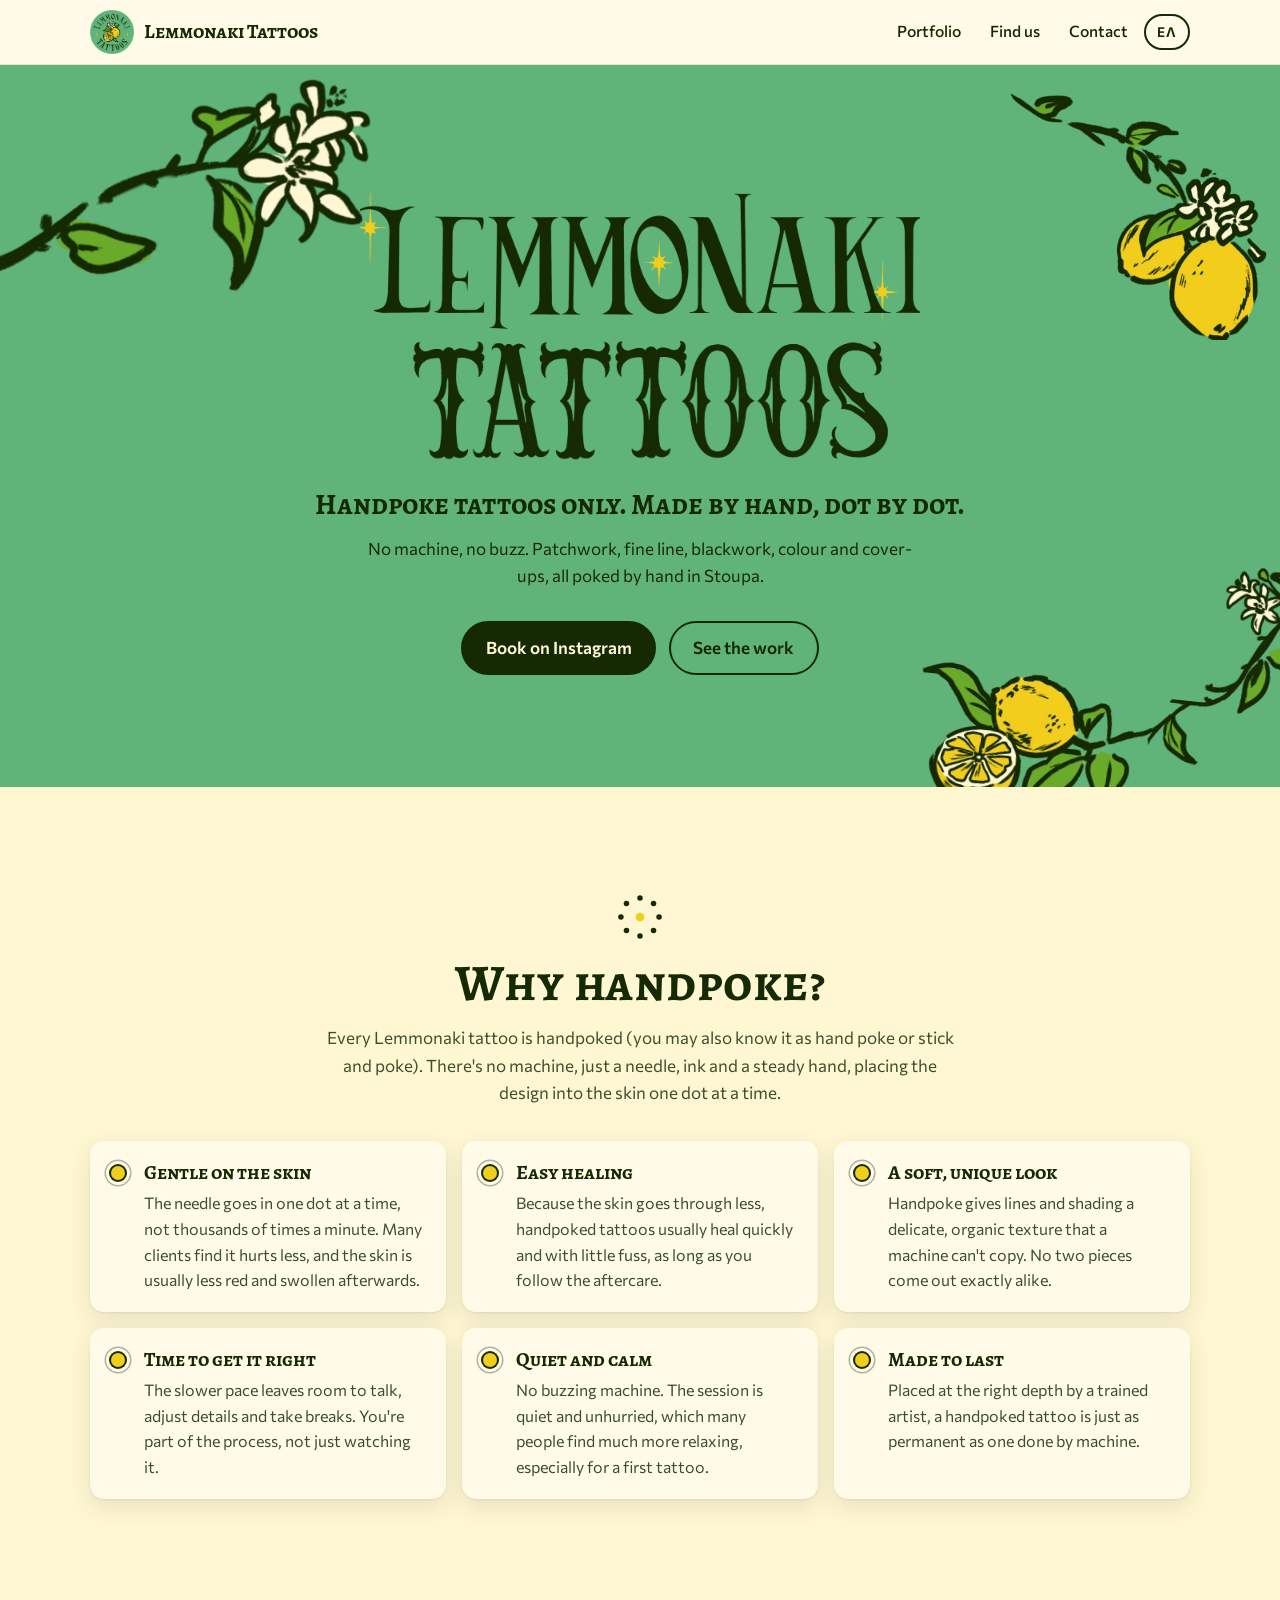
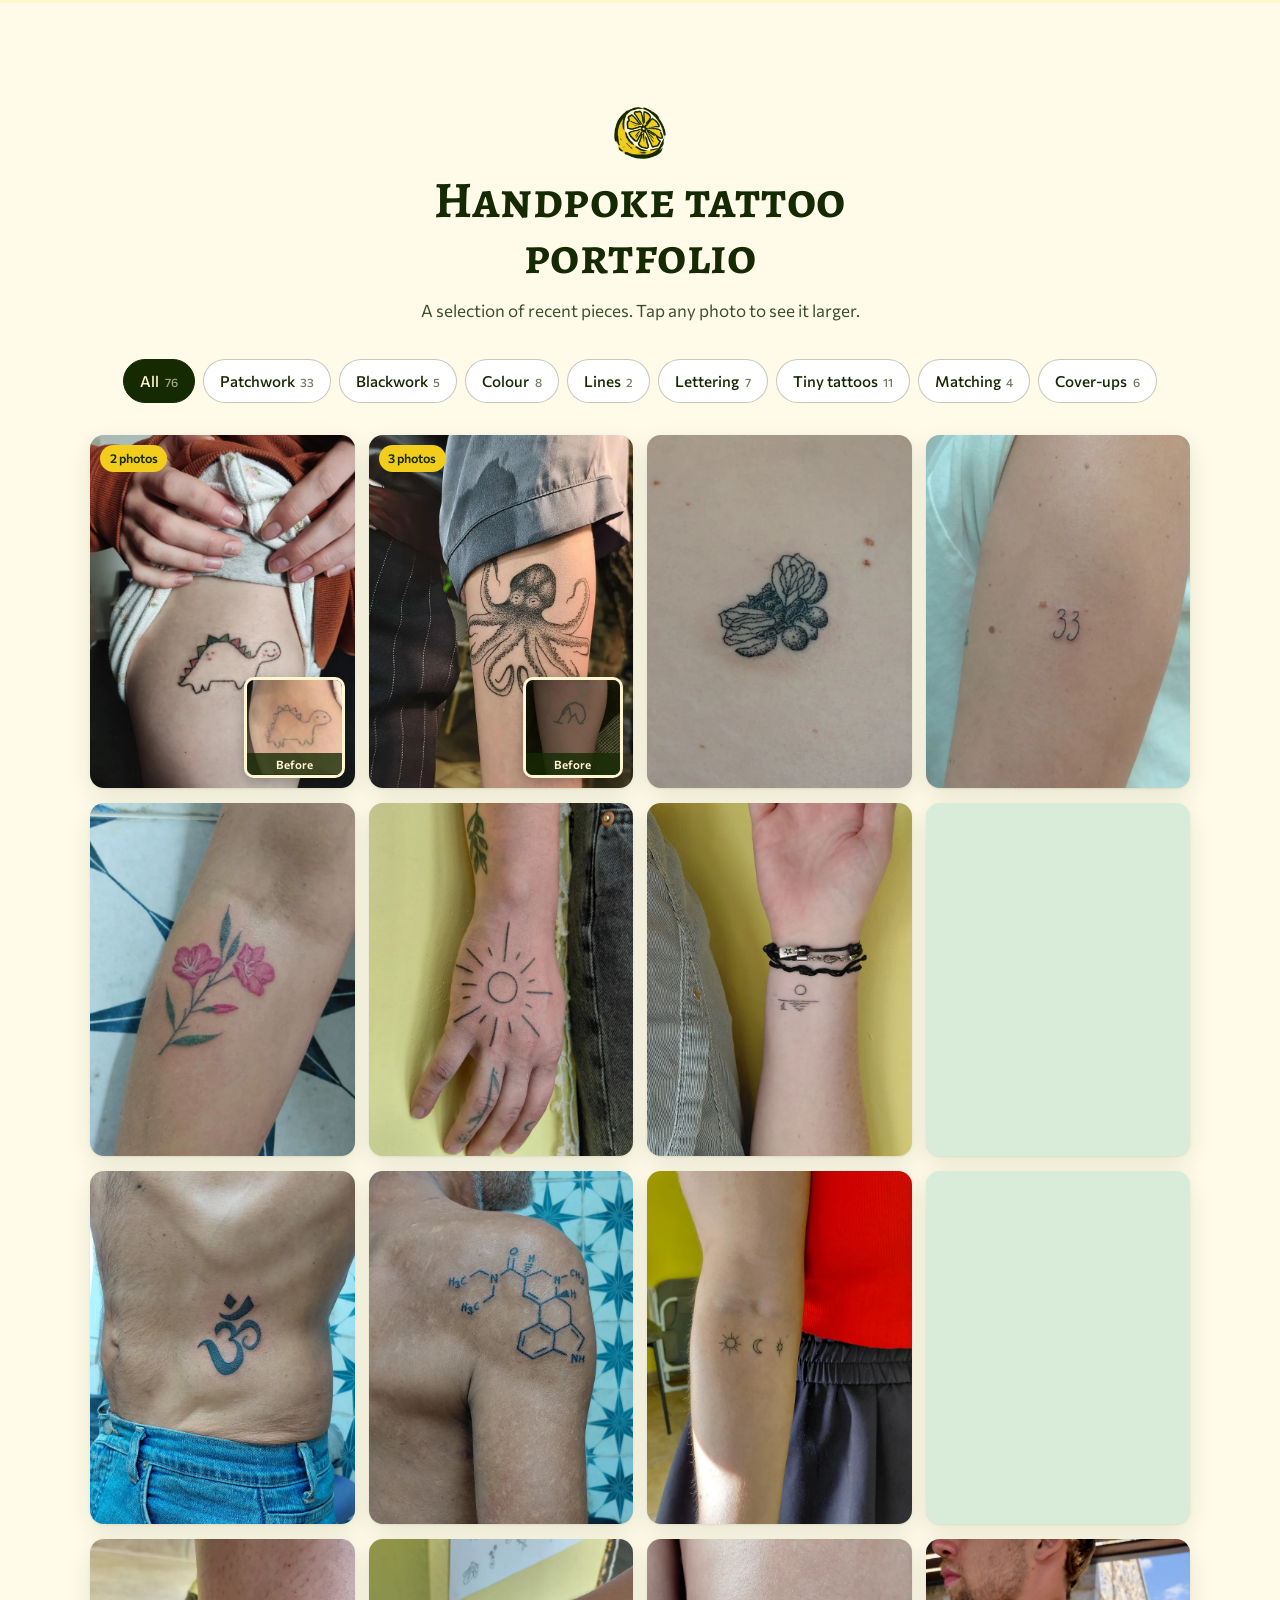
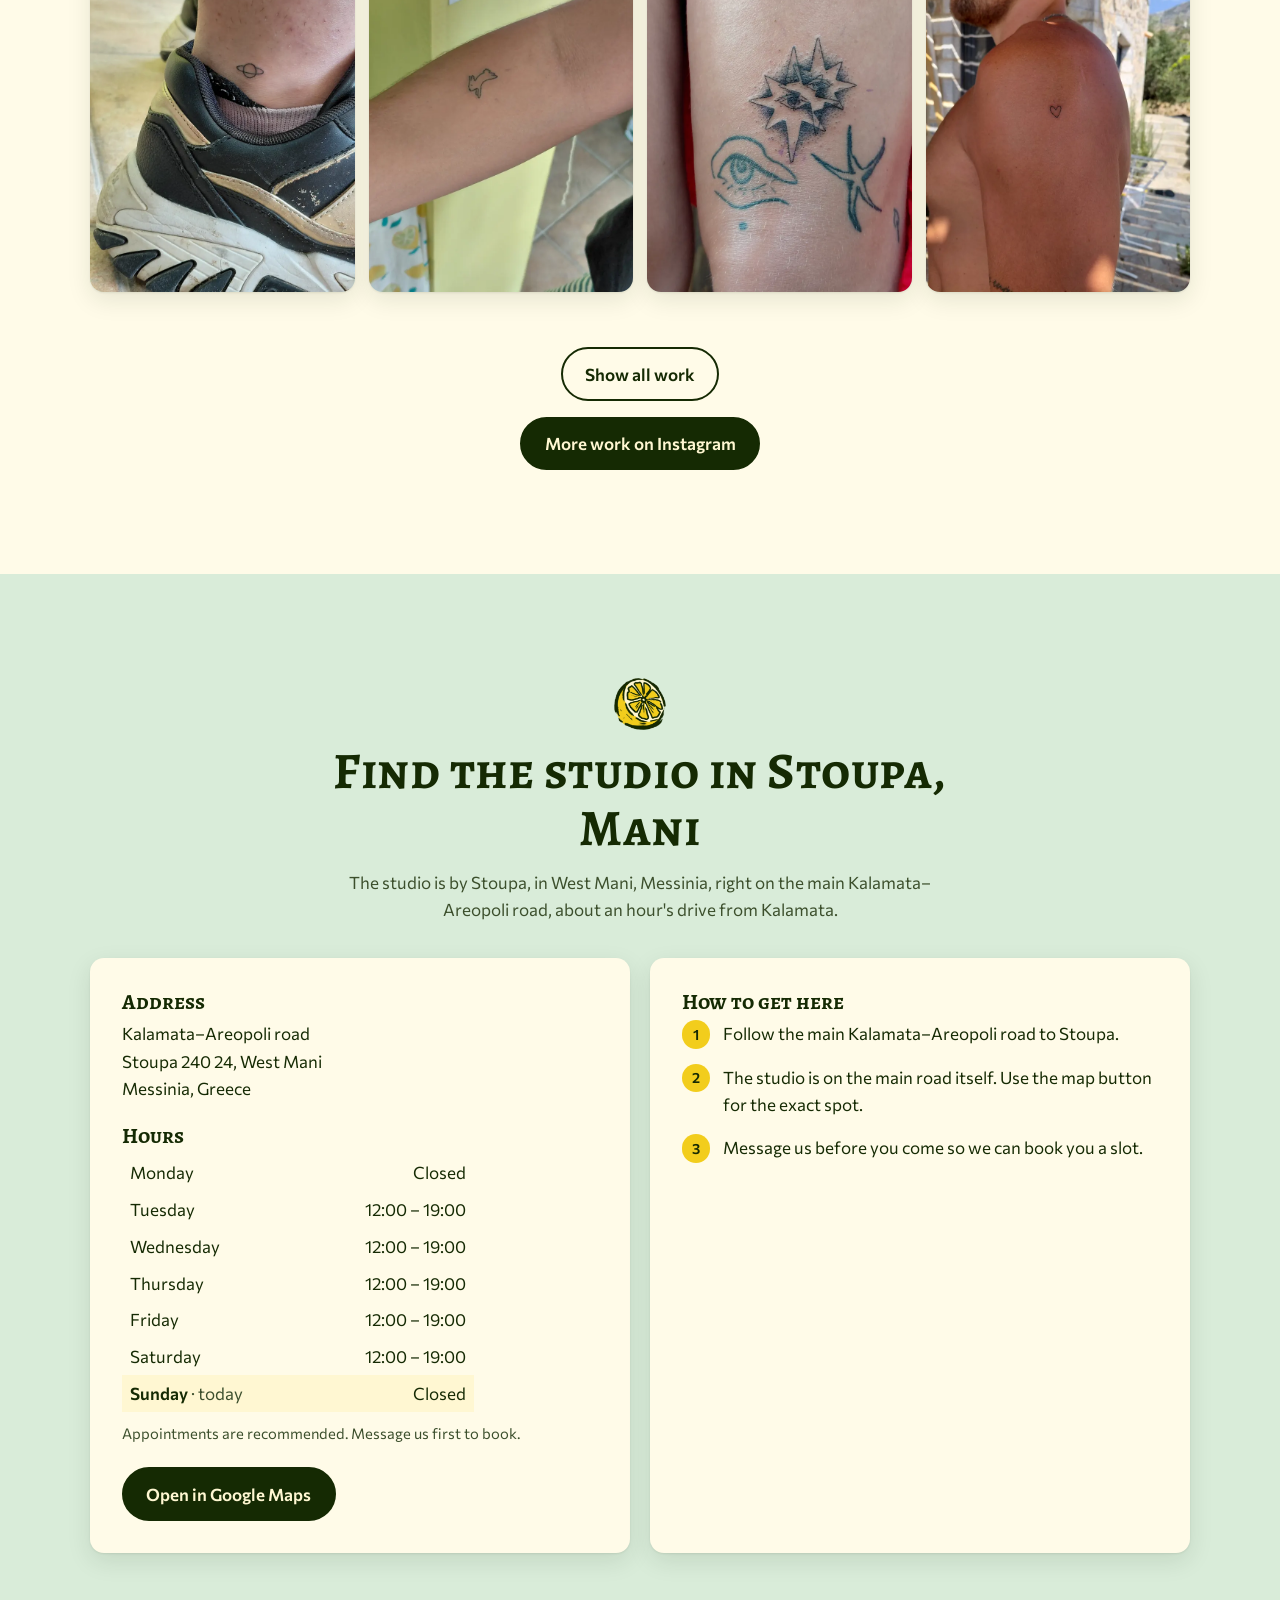
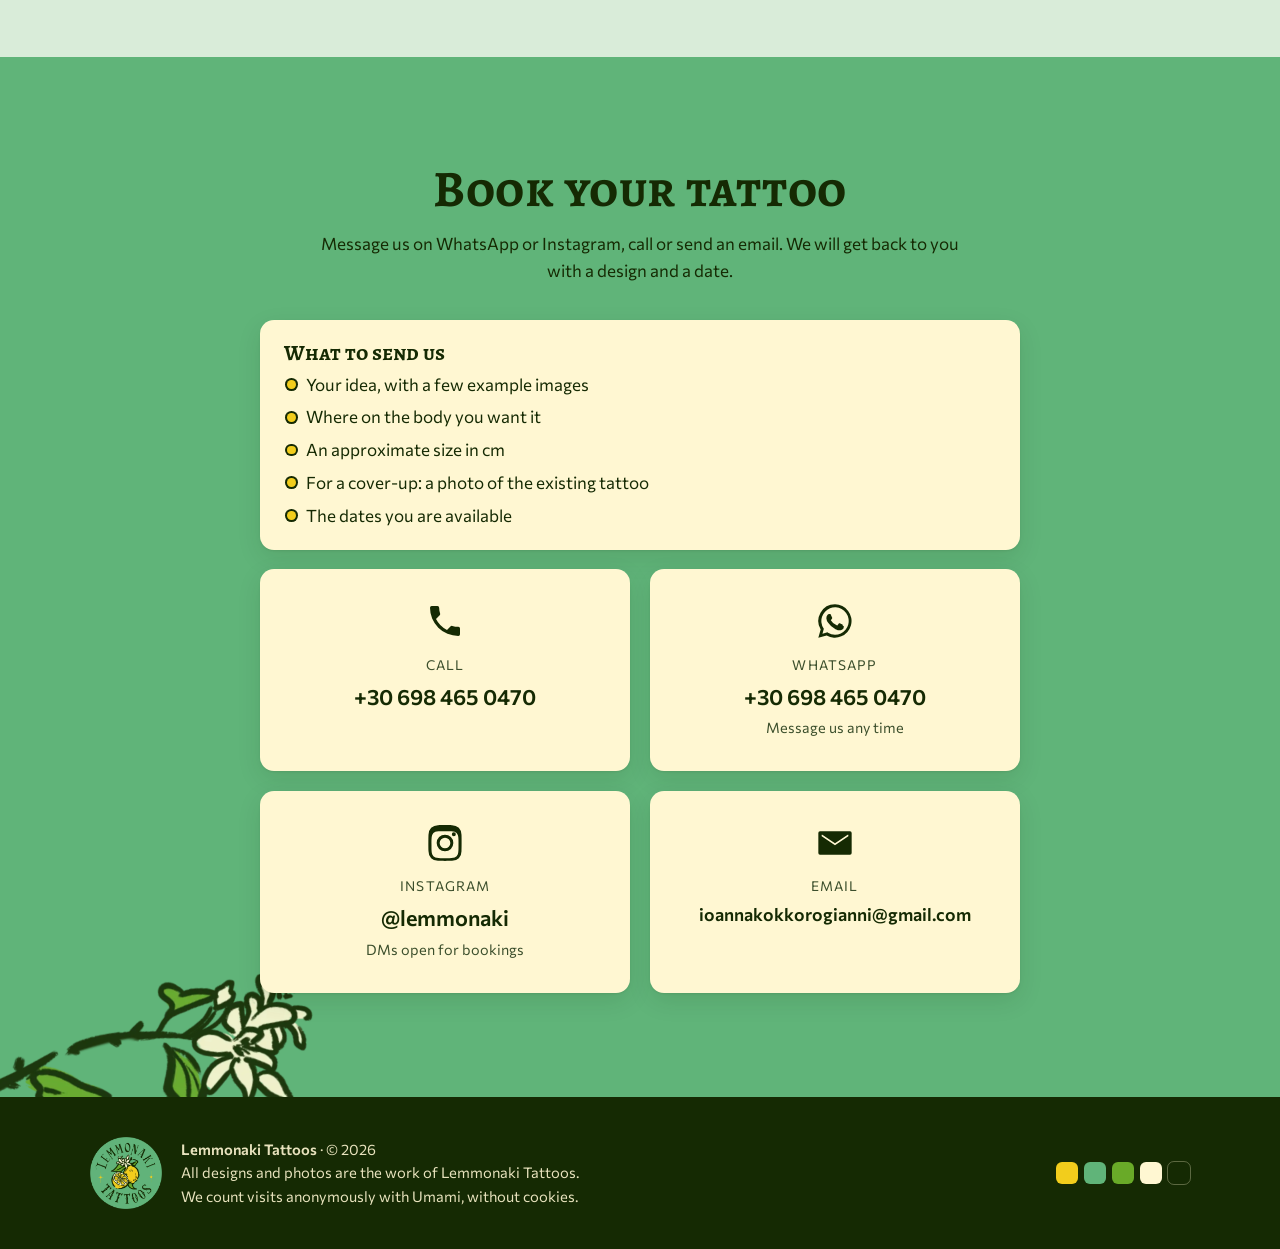
==== commit e706d861: "Adding Umami for analytics" ====
--- a/index.html
+++ b/index.html
@@ -30,6 +30,7 @@
 <link rel="stylesheet" href="assets/css/fonts.css">
 <link rel="stylesheet" href="assets/css/style.css">
 <script type="application/ld+json">{"@context": "https://schema.org", "@type": "TattooParlor", "name": "Lemmonaki Tattoos", "description": "Handpoke-only tattoo studio in Stoupa, West Mani. No machine: patchwork, fine line, blackwork, colour and cover-ups. Book via Instagram or phone.", "telephone": "+30 698 465 0470", "email": "ioannakokkorogianni@gmail.com", "image": "https://lemmonakitattoos.gr/assets/img/og.jpg", "url": "https://lemmonakitattoos.gr/", "sameAs": ["https://www.instagram.com/lemmonaki/"], "address": {"@type": "PostalAddress", "streetAddress": "Kalamata–Areopoli road", "postalCode": "24024", "addressLocality": "Stoupa", "addressRegion": "Messinia", "addressCountry": "GR"}, "geo": {"@type": "GeoCoordinates", "latitude": 36.8463635, "longitude": 22.2651395}, "openingHours": ["Tu-Sa 12:00-19:00"]}</script>
+<script defer src="https://cloud.umami.is/script.js" data-website-id="35a7164d-d36b-49da-b1da-f30c0a60820b" data-domains="lemmonakitattoos.gr"></script>
 </head>
 <body>
 <a class="skip" href="#work">Skip to content</a>
@@ -45,7 +46,7 @@
       <a href="#visit">Find us</a>
       <a href="#contact">Contact</a>
     </nav>
-    <div class="lang"><a class="lang-btn" href="el/" hreflang="el" lang="el" aria-label="Ελληνικά">ΕΛ</a></div>
+    <div class="lang"><a class="lang-btn" href="el/" hreflang="el" lang="el" data-umami-event="language" data-umami-event-to="el" aria-label="Ελληνικά">ΕΛ</a></div>
   </div>
 </header>
 
@@ -62,7 +63,7 @@
       <p class="tagline">Handpoke tattoos only. Made by hand, dot by dot.</p>
       <p class="hero-text">No machine, no buzz. Patchwork, fine line, blackwork, colour and cover-ups, all poked by hand in Stoupa.</p>
       <div class="actions">
-        <a class="btn btn-dark" href="https://www.instagram.com/lemmonaki/" rel="noopener" target="_blank">Book on Instagram</a>
+        <a class="btn btn-dark" href="https://www.instagram.com/lemmonaki/" rel="noopener" target="_blank" data-umami-event="instagram" data-umami-event-place="hero">Book on Instagram</a>
         <a class="btn btn-ghost" href="#work">See the work</a>
       </div>
     </div>
@@ -186,7 +187,7 @@
 <li class="tile" data-cat="tiny-tattoos"><a href="assets/portfolio/tiny-tattoos/handpoke-tiny-tattoo-stoupa-001.webp" data-slides="[{&quot;src&quot;: &quot;assets/portfolio/tiny-tattoos/handpoke-tiny-tattoo-stoupa-001.webp&quot;, &quot;w&quot;: 1440, &quot;h&quot;: 1794, &quot;caption&quot;: &quot;Tiny tattoos&quot;, &quot;alt&quot;: &quot;Spiral with dots on the heel&quot;}]"><img src="assets/portfolio/tiny-tattoos/handpoke-tiny-tattoo-stoupa-001-t.webp" width="720" height="897" alt="Spiral with dots on the heel" loading="lazy" decoding="async"></a></li>
       </ul>
       <p class="more"><button type="button" class="btn btn-ghost" id="show-more" hidden>Show all work</button></p>
-      <p class="more"><a class="btn btn-dark" href="https://www.instagram.com/lemmonaki/" rel="noopener" target="_blank">More work on Instagram</a></p>
+      <p class="more"><a class="btn btn-dark" href="https://www.instagram.com/lemmonaki/" rel="noopener" target="_blank" data-umami-event="instagram" data-umami-event-place="portfolio">More work on Instagram</a></p>
     </div>
   </section>
 
@@ -212,7 +213,7 @@
 <tr data-day="0"><th scope="row">Sunday</th><td>Closed</td></tr>
           </table>
           <p class="hours-note">Appointments are recommended. Message us first to book.</p>
-          <a class="btn btn-dark" href="https://maps.app.goo.gl/YVg3DQzfwNBqYdTr5" rel="noopener" target="_blank">Open in Google Maps</a>
+          <a class="btn btn-dark" href="https://maps.app.goo.gl/YVg3DQzfwNBqYdTr5" rel="noopener" target="_blank" data-umami-event="maps">Open in Google Maps</a>
         </div>
         <div class="card">
           <h3>How to get here</h3>
@@ -244,19 +245,19 @@
         </ul>
       </div>
       <div class="contact-grid">
-        <a class="contact-card" href="tel:+306984650470">
+        <a class="contact-card" href="tel:+306984650470" data-umami-event="call">
           <svg viewBox="0 0 24 24" aria-hidden="true"><path d="M6.6 10.8a15.1 15.1 0 0 0 6.6 6.6l2.2-2.2a1 1 0 0 1 1-.25 11.4 11.4 0 0 0 3.6.57 1 1 0 0 1 1 1V20a1 1 0 0 1-1 1A17 17 0 0 1 3 4a1 1 0 0 1 1-1h3.5a1 1 0 0 1 1 1c0 1.25.2 2.45.57 3.57a1 1 0 0 1-.25 1z"/></svg>
           <span class="label">Call</span>
           <span class="value">+30 698 465 0470</span>
         </a>
-<a class="contact-card" href="https://wa.me/306984650470" rel="noopener" target="_blank"><svg viewBox="0 0 24 24" aria-hidden="true"><path d="M12 2a10 10 0 0 0-8.6 15.1L2 22l5-1.3A10 10 0 1 0 12 2zm0 18.2a8.2 8.2 0 0 1-4.2-1.2l-.3-.2-3 .8.8-2.9-.2-.3A8.2 8.2 0 1 1 12 20.2z"/><path d="M16.6 14.2c-.3-.1-1.5-.7-1.7-.8-.2-.1-.4-.1-.6.1l-.8 1c-.1.2-.3.2-.5.1a6.7 6.7 0 0 1-3.4-2.9c-.3-.4.3-.4.7-1.3.1-.2 0-.3 0-.4l-.8-1.8c-.2-.5-.4-.4-.6-.4h-.5a1 1 0 0 0-.7.3 2.9 2.9 0 0 0-.9 2.2 5 5 0 0 0 1.1 2.7 11.4 11.4 0 0 0 4.4 3.9c1.6.7 2.3.8 3.1.6.5-.1 1.5-.6 1.7-1.2.2-.6.2-1.1.2-1.2-.1-.1-.3-.2-.6-.3z"/></svg><span class="label">WhatsApp</span><span class="value">+30 698 465 0470</span><span class="note">Message us any time</span></a>
-        <a class="contact-card" href="https://www.instagram.com/lemmonaki/" rel="noopener" target="_blank">
+<a class="contact-card" href="https://wa.me/306984650470" rel="noopener" target="_blank" data-umami-event="whatsapp"><svg viewBox="0 0 24 24" aria-hidden="true"><path d="M12 2a10 10 0 0 0-8.6 15.1L2 22l5-1.3A10 10 0 1 0 12 2zm0 18.2a8.2 8.2 0 0 1-4.2-1.2l-.3-.2-3 .8.8-2.9-.2-.3A8.2 8.2 0 1 1 12 20.2z"/><path d="M16.6 14.2c-.3-.1-1.5-.7-1.7-.8-.2-.1-.4-.1-.6.1l-.8 1c-.1.2-.3.2-.5.1a6.7 6.7 0 0 1-3.4-2.9c-.3-.4.3-.4.7-1.3.1-.2 0-.3 0-.4l-.8-1.8c-.2-.5-.4-.4-.6-.4h-.5a1 1 0 0 0-.7.3 2.9 2.9 0 0 0-.9 2.2 5 5 0 0 0 1.1 2.7 11.4 11.4 0 0 0 4.4 3.9c1.6.7 2.3.8 3.1.6.5-.1 1.5-.6 1.7-1.2.2-.6.2-1.1.2-1.2-.1-.1-.3-.2-.6-.3z"/></svg><span class="label">WhatsApp</span><span class="value">+30 698 465 0470</span><span class="note">Message us any time</span></a>
+        <a class="contact-card" href="https://www.instagram.com/lemmonaki/" rel="noopener" target="_blank" data-umami-event="instagram" data-umami-event-place="contact">
           <svg viewBox="0 0 24 24" aria-hidden="true"><path d="M12 7a5 5 0 1 0 0 10 5 5 0 0 0 0-10zm0 8.2a3.2 3.2 0 1 1 0-6.4 3.2 3.2 0 0 1 0 6.4zM17.3 5.5a1.2 1.2 0 1 0 0 2.4 1.2 1.2 0 0 0 0-2.4zM21.9 7.1a6 6 0 0 0-1.6-4.2A6 6 0 0 0 16.1 1.3C14.4 1.2 9.6 1.2 7.9 1.3a6 6 0 0 0-4.2 1.6A6 6 0 0 0 2.1 7.1C2 8.8 2 15.2 2.1 16.9a6 6 0 0 0 1.6 4.2 6 6 0 0 0 4.2 1.6c1.7.1 6.5.1 8.2 0a6 6 0 0 0 4.2-1.6 6 6 0 0 0 1.6-4.2c.1-1.7.1-8.1 0-9.8zm-2.2 11.7a3.3 3.3 0 0 1-1.9 1.9c-1.3.5-4.4.4-5.8.4s-4.5.1-5.8-.4a3.3 3.3 0 0 1-1.9-1.9c-.5-1.3-.4-4.4-.4-5.8s-.1-4.5.4-5.8a3.3 3.3 0 0 1 1.9-1.9C7.5 4.8 10.6 4.9 12 4.9s4.5-.1 5.8.4a3.3 3.3 0 0 1 1.9 1.9c.5 1.3.4 4.4.4 5.8s.1 4.5-.4 5.8z"/></svg>
           <span class="label">Instagram</span>
           <span class="value">@lemmonaki</span>
           <span class="note">DMs open for bookings</span>
         </a>
-<a class="contact-card" href="mailto:ioannakokkorogianni@gmail.com"><svg viewBox="0 0 24 24" aria-hidden="true"><path d="M3 5h18a1 1 0 0 1 1 1v12a1 1 0 0 1-1 1H3a1 1 0 0 1-1-1V6a1 1 0 0 1 1-1zm9 7.2L4.4 7H4v.9l8 5.4 8-5.4V7h-.4z"/></svg><span class="label">Email</span><span class="value email">ioannakokkorogianni<wbr>@gmail.com</span></a>
+<a class="contact-card" href="mailto:ioannakokkorogianni@gmail.com" data-umami-event="email"><svg viewBox="0 0 24 24" aria-hidden="true"><path d="M3 5h18a1 1 0 0 1 1 1v12a1 1 0 0 1-1 1H3a1 1 0 0 1-1-1V6a1 1 0 0 1 1-1zm9 7.2L4.4 7H4v.9l8 5.4 8-5.4V7h-.4z"/></svg><span class="label">Email</span><span class="value email">ioannakokkorogianni<wbr>@gmail.com</span></a>
       </div>
     </div>
   </section>
@@ -265,7 +266,7 @@
 <footer class="footer">
   <div class="wrap footer-inner">
     <img src="assets/img/logo-round.webp" width="72" height="72" alt="" loading="lazy">
-    <p><strong>Lemmonaki Tattoos</strong> · © 2026<br>All designs and photos are the work of Lemmonaki Tattoos.</p>
+    <p><strong>Lemmonaki Tattoos</strong> · © 2026<br>All designs and photos are the work of Lemmonaki Tattoos.<br>We count visits anonymously with Umami, without cookies.</p>
     <div class="palette" aria-hidden="true"><i></i><i></i><i></i><i></i><i></i></div>
   </div>
 </footer>
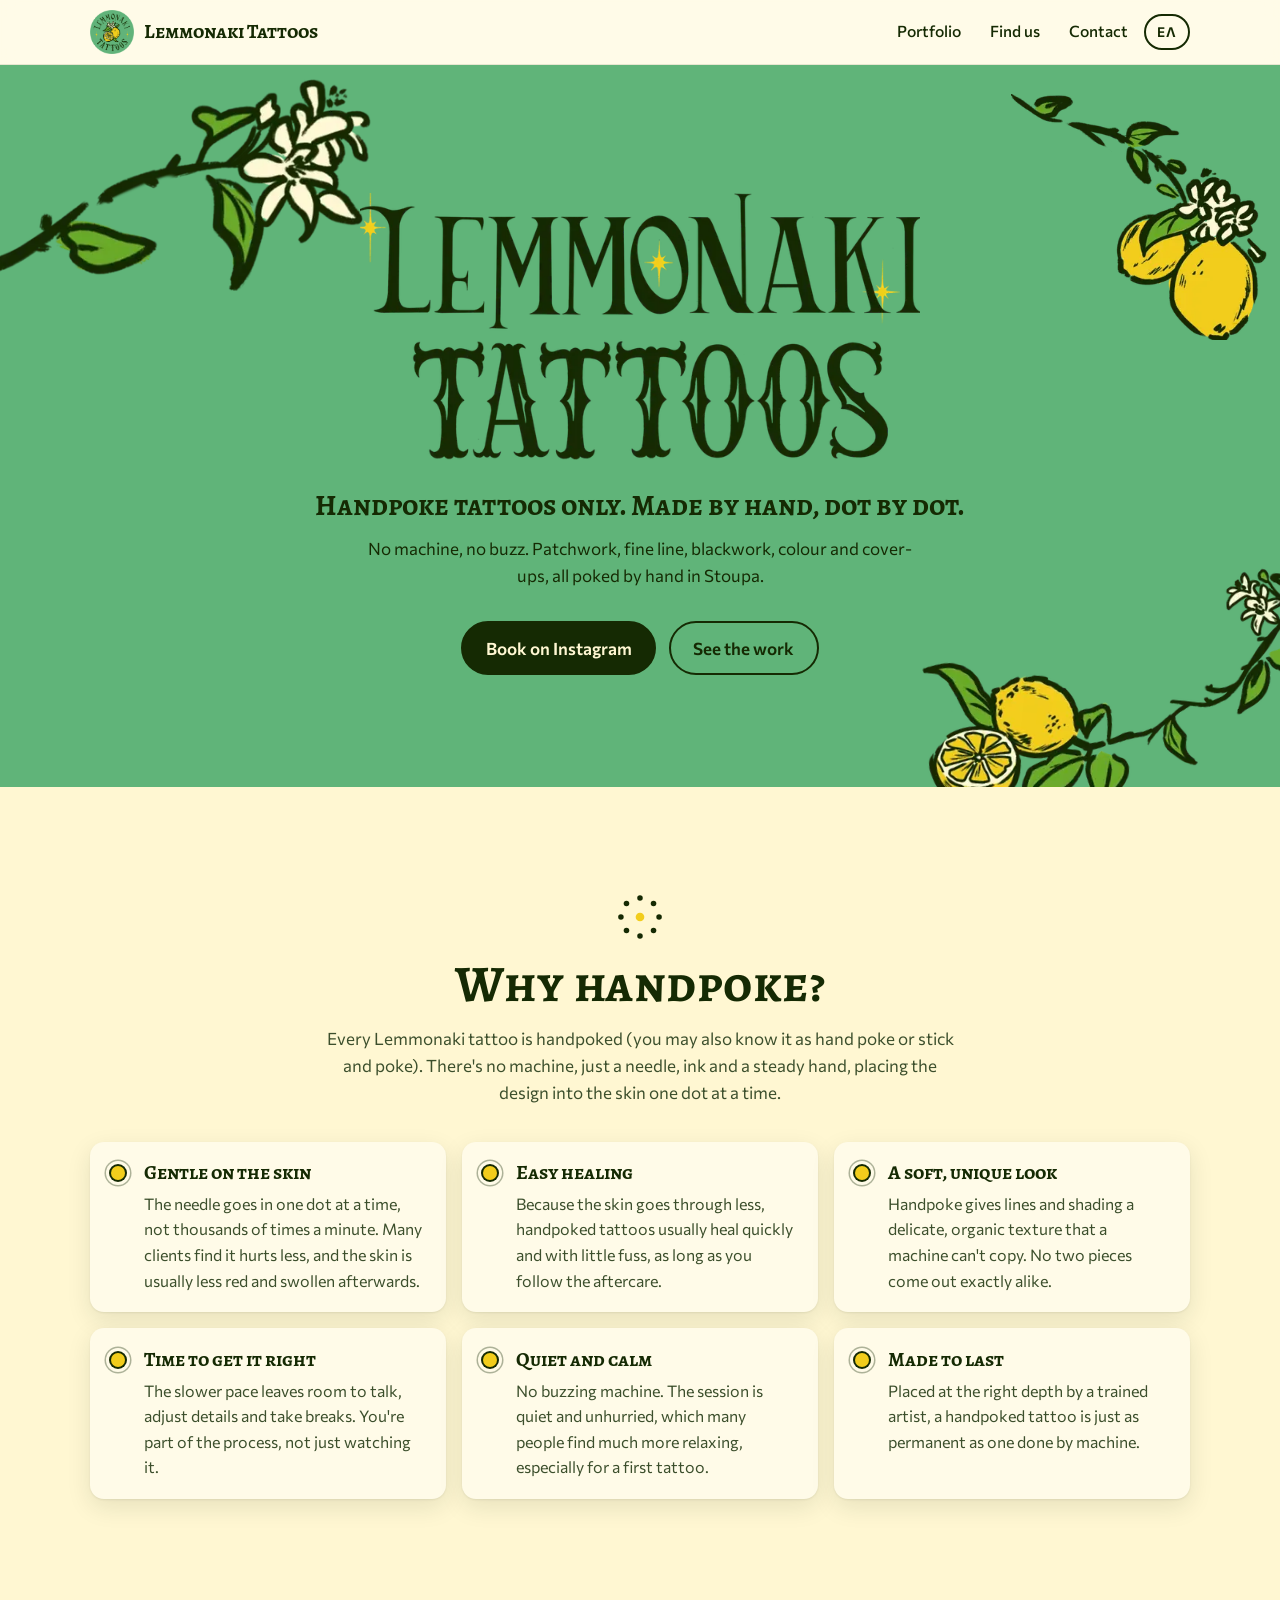
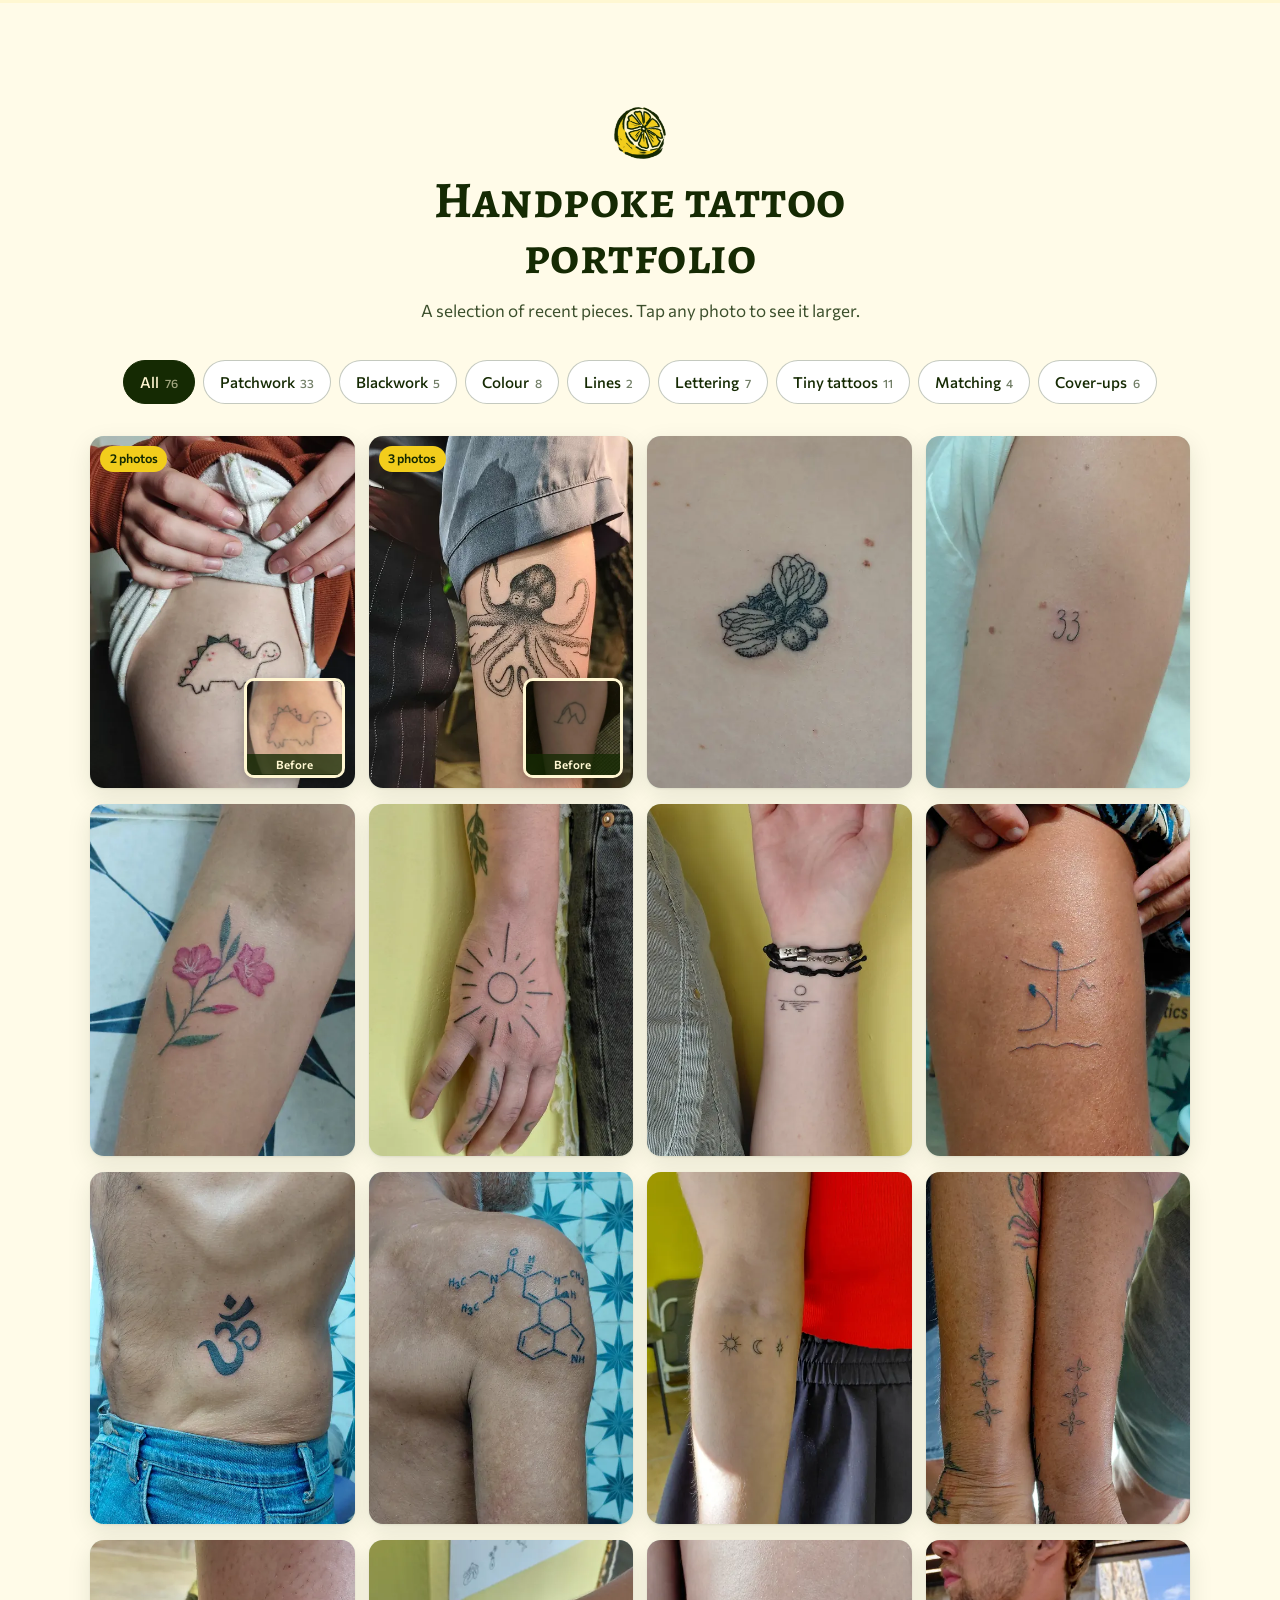
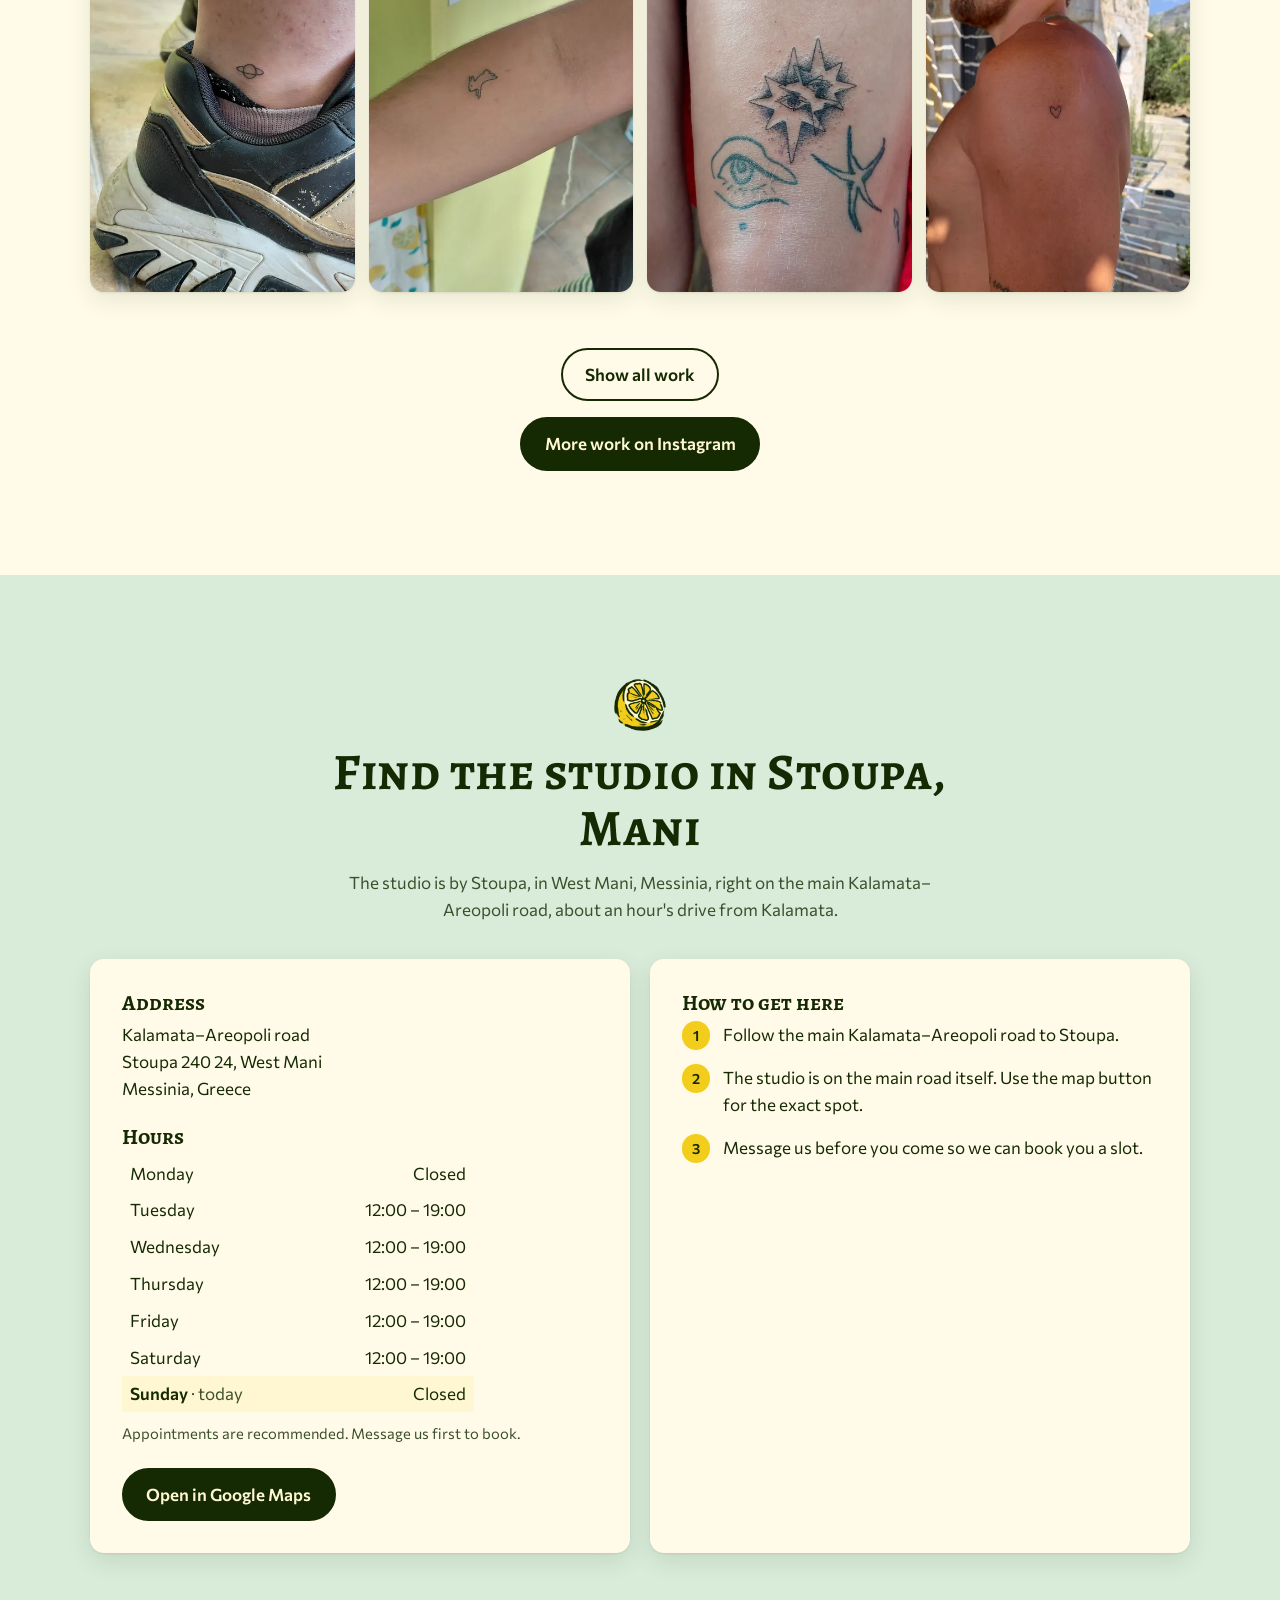
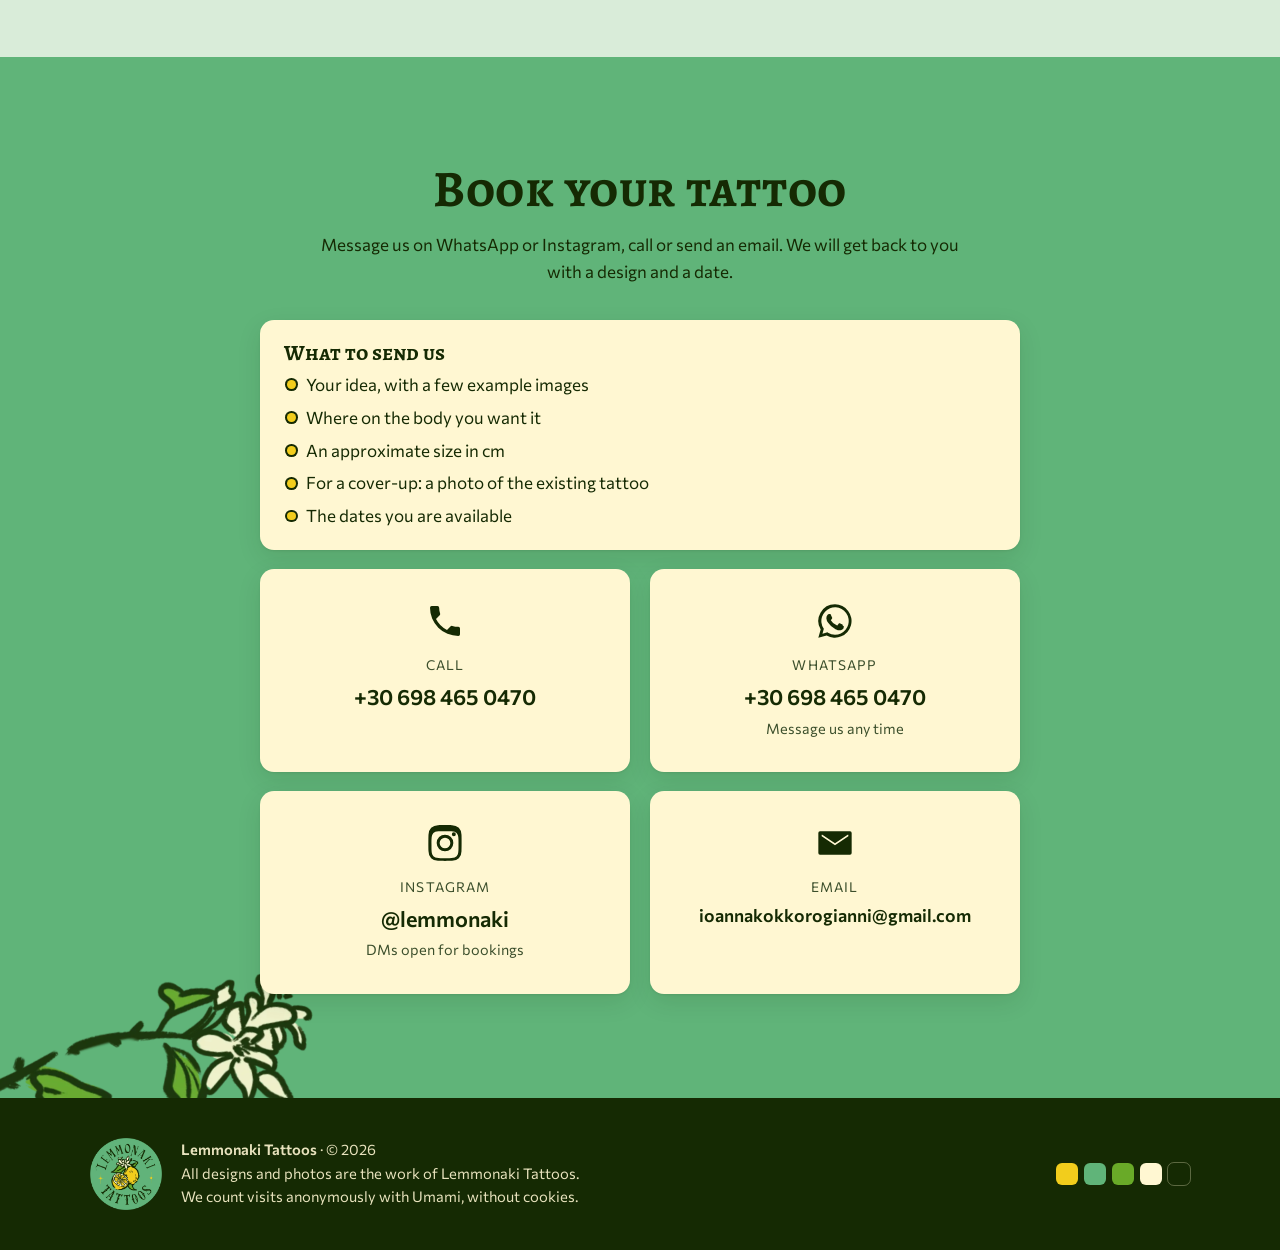
==== commit ad865b64: "Properly naming images and pagespeed improvements" ====
--- a/index.html
+++ b/index.html
@@ -46,18 +46,18 @@
       <a href="#visit">Find us</a>
       <a href="#contact">Contact</a>
     </nav>
-    <div class="lang"><a class="lang-btn" href="el/" hreflang="el" lang="el" data-umami-event="language" data-umami-event-to="el" aria-label="Ελληνικά">ΕΛ</a></div>
+    <div class="lang"><a class="lang-btn" href="el/" hreflang="el" lang="el" data-umami-event="language" data-umami-event-to="el" title="Ελληνικά">ΕΛ<span class="visually-hidden"> Ελληνικά</span></a></div>
   </div>
 </header>
 
 <main id="top">
   <section class="hero">
-    <img class="deco deco-tl" fetchpriority="low" src="assets/img/branch-blossom.webp" width="900" height="464" alt="">
-    <img class="deco deco-tr" fetchpriority="low" src="assets/img/lemons-blossom.webp" width="700" height="674" alt="">
-    <img class="deco deco-bl" fetchpriority="low" src="assets/img/branch-lemons.webp" width="900" height="621" alt="">
+    <img class="deco deco-tl" fetchpriority="low" src="assets/img/branch-blossom.webp" srcset="assets/img/branch-blossom-450.webp 450w, assets/img/branch-blossom.webp 900w" sizes="(max-width: 720px) 62vw, clamp(220px, 32vw, 440px)" width="900" height="464" alt="">
+    <img class="deco deco-tr" fetchpriority="low" src="assets/img/lemons-blossom.webp" srcset="assets/img/lemons-blossom-350.webp 350w, assets/img/lemons-blossom.webp 700w" sizes="(max-width: 720px) 32vw, clamp(150px, 20vw, 290px)" width="700" height="674" alt="">
+    <img class="deco deco-bl" fetchpriority="low" src="assets/img/branch-lemons.webp" srcset="assets/img/branch-lemons-450.webp 450w, assets/img/branch-lemons.webp 900w" sizes="(max-width: 720px) 52vw, clamp(230px, 32vw, 460px)" width="900" height="621" alt="">
     <div class="wrap hero-inner">
       <h1>
-        <img src="assets/img/wordmark.webp" width="1400" height="667" alt="Lemmonaki Tattoos" fetchpriority="high">
+        <img src="assets/img/wordmark.webp" srcset="assets/img/wordmark-700.webp 700w, assets/img/wordmark.webp 1400w" sizes="min(560px, 82vw)" width="1400" height="667" alt="Lemmonaki Tattoos" fetchpriority="high">
         <span class="visually-hidden">Handpoke tattoo studio in Stoupa, Mani</span>
       </h1>
       <p class="tagline">Handpoke tattoos only. Made by hand, dot by dot.</p>
@@ -109,82 +109,82 @@
 <button type="button" class="chip" aria-pressed="false" data-filter="coverups">Cover-ups <small>6</small></button>
       </div>
       <ul class="gallery" id="gallery">
-<li class="tile" data-cat="coverups"><a href="assets/portfolio/coverups/handpoke-cover-up-tattoo-stoupa-05-after.webp" data-slides="[{&quot;src&quot;: &quot;assets/portfolio/coverups/handpoke-cover-up-tattoo-stoupa-05-before.webp&quot;, &quot;w&quot;: 1080, &quot;h&quot;: 1075, &quot;caption&quot;: &quot;Cover-ups · Before&quot;, &quot;alt&quot;: &quot;Cover-up, before: a faded, dotted dinosaur outline&quot;}, {&quot;src&quot;: &quot;assets/portfolio/coverups/handpoke-cover-up-tattoo-stoupa-05-after.webp&quot;, &quot;w&quot;: 1350, &quot;h&quot;: 1800, &quot;caption&quot;: &quot;Cover-ups · After&quot;, &quot;alt&quot;: &quot;Cover-up, after: the dinosaur redrawn with clean lines and colour, on the thigh&quot;}]"><img src="assets/portfolio/coverups/handpoke-cover-up-tattoo-stoupa-05-after-t.webp" width="720" height="960" alt="Cover-up, after: the dinosaur redrawn with clean lines and colour, on the thigh" loading="lazy" decoding="async"><span class="inset"><img src="assets/portfolio/coverups/handpoke-cover-up-tattoo-stoupa-05-before-t.webp" width="720" height="717" alt="Cover-up, before: a faded, dotted dinosaur outline" loading="lazy" decoding="async"><span>Before</span></span><span class="badge">2 photos</span></a></li>
-<li class="tile" data-cat="coverups"><a href="assets/portfolio/coverups/handpoke-cover-up-tattoo-stoupa-06-after.webp" data-slides="[{&quot;src&quot;: &quot;assets/portfolio/coverups/handpoke-cover-up-tattoo-stoupa-06-before.webp&quot;, &quot;w&quot;: 893, &quot;h&quot;: 1230, &quot;caption&quot;: &quot;Cover-ups · Before&quot;, &quot;alt&quot;: &quot;Cover-up, before: a simple line tattoo on the forearm&quot;}, {&quot;src&quot;: &quot;assets/portfolio/coverups/handpoke-cover-up-tattoo-stoupa-06-during.webp&quot;, &quot;w&quot;: 622, &quot;h&quot;: 726, &quot;caption&quot;: &quot;Cover-ups · During&quot;, &quot;alt&quot;: &quot;Cover-up, during: the octopus outline drawn over the old tattoo&quot;}, {&quot;src&quot;: &quot;assets/portfolio/coverups/handpoke-cover-up-tattoo-stoupa-06-after.webp&quot;, &quot;w&quot;: 1350, &quot;h&quot;: 1800, &quot;caption&quot;: &quot;Cover-ups · After&quot;, &quot;alt&quot;: &quot;Cover-up, after: a dotwork octopus on the forearm&quot;}]"><img src="assets/portfolio/coverups/handpoke-cover-up-tattoo-stoupa-06-after-t.webp" width="720" height="960" alt="Cover-up, after: a dotwork octopus on the forearm" loading="lazy" decoding="async"><span class="inset"><img src="assets/portfolio/coverups/handpoke-cover-up-tattoo-stoupa-06-before-t.webp" width="720" height="992" alt="Cover-up, before: a simple line tattoo on the forearm" loading="lazy" decoding="async"><span>Before</span></span><span class="badge">3 photos</span></a></li>
-<li class="tile" data-cat="patchwork"><a href="assets/portfolio/patchwork/handpoke-patchwork-tattoo-stoupa-033.webp" data-slides="[{&quot;src&quot;: &quot;assets/portfolio/patchwork/handpoke-patchwork-tattoo-stoupa-033.webp&quot;, &quot;w&quot;: 1350, &quot;h&quot;: 1800, &quot;caption&quot;: &quot;Patchwork&quot;, &quot;alt&quot;: &quot;Flowers and round fruit in dotwork&quot;}]"><img src="assets/portfolio/patchwork/handpoke-patchwork-tattoo-stoupa-033-t.webp" width="720" height="960" alt="Flowers and round fruit in dotwork" loading="lazy" decoding="async"></a></li>
-<li class="tile" data-cat="lettering"><a href="assets/portfolio/lettering/handpoke-lettering-tattoo-stoupa-007.webp" data-slides="[{&quot;src&quot;: &quot;assets/portfolio/lettering/handpoke-lettering-tattoo-stoupa-007.webp&quot;, &quot;w&quot;: 1350, &quot;h&quot;: 1800, &quot;caption&quot;: &quot;Lettering&quot;, &quot;alt&quot;: &quot;The number 33 on the arm&quot;}]"><img src="assets/portfolio/lettering/handpoke-lettering-tattoo-stoupa-007-t.webp" width="720" height="960" alt="The number 33 on the arm" loading="lazy" decoding="async"></a></li>
-<li class="tile" data-cat="colors"><a href="assets/portfolio/colors/handpoke-colour-tattoo-stoupa-008.webp" data-slides="[{&quot;src&quot;: &quot;assets/portfolio/colors/handpoke-colour-tattoo-stoupa-008.webp&quot;, &quot;w&quot;: 1350, &quot;h&quot;: 1800, &quot;caption&quot;: &quot;Colour&quot;, &quot;alt&quot;: &quot;Pink flowers with green leaves on the forearm&quot;}]"><img src="assets/portfolio/colors/handpoke-colour-tattoo-stoupa-008-t.webp" width="720" height="960" alt="Pink flowers with green leaves on the forearm" loading="lazy" decoding="async"></a></li>
-<li class="tile" data-cat="patchwork"><a href="assets/portfolio/patchwork/handpoke-patchwork-tattoo-stoupa-032.webp" data-slides="[{&quot;src&quot;: &quot;assets/portfolio/patchwork/handpoke-patchwork-tattoo-stoupa-032.webp&quot;, &quot;w&quot;: 1350, &quot;h&quot;: 1800, &quot;caption&quot;: &quot;Patchwork&quot;, &quot;alt&quot;: &quot;Sun outline on the back of the hand&quot;}]"><img src="assets/portfolio/patchwork/handpoke-patchwork-tattoo-stoupa-032-t.webp" width="720" height="960" alt="Sun outline on the back of the hand" loading="lazy" decoding="async"></a></li>
-<li class="tile" data-cat="tiny-tattoos"><a href="assets/portfolio/tiny-tattoos/handpoke-tiny-tattoo-stoupa-011.webp" data-slides="[{&quot;src&quot;: &quot;assets/portfolio/tiny-tattoos/handpoke-tiny-tattoo-stoupa-011.webp&quot;, &quot;w&quot;: 1350, &quot;h&quot;: 1800, &quot;caption&quot;: &quot;Tiny tattoos&quot;, &quot;alt&quot;: &quot;Tiny sun setting over the sea on the wrist&quot;}]"><img src="assets/portfolio/tiny-tattoos/handpoke-tiny-tattoo-stoupa-011-t.webp" width="720" height="960" alt="Tiny sun setting over the sea on the wrist" loading="lazy" decoding="async"></a></li>
-<li class="tile" data-cat="patchwork"><a href="assets/portfolio/patchwork/handpoke-patchwork-tattoo-stoupa-031.webp" data-slides="[{&quot;src&quot;: &quot;assets/portfolio/patchwork/handpoke-patchwork-tattoo-stoupa-031.webp&quot;, &quot;w&quot;: 1350, &quot;h&quot;: 1800, &quot;caption&quot;: &quot;Patchwork&quot;, &quot;alt&quot;: &quot;Small blue-ink symbol with a mountain and a wavy sea line&quot;}]"><img src="assets/portfolio/patchwork/handpoke-patchwork-tattoo-stoupa-031-t.webp" width="720" height="960" alt="Small blue-ink symbol with a mountain and a wavy sea line" loading="lazy" decoding="async"></a></li>
-<li class="tile" data-cat="blackwork"><a href="assets/portfolio/blackwork/handpoke-blackwork-tattoo-stoupa-005.webp" data-slides="[{&quot;src&quot;: &quot;assets/portfolio/blackwork/handpoke-blackwork-tattoo-stoupa-005.webp&quot;, &quot;w&quot;: 1350, &quot;h&quot;: 1800, &quot;caption&quot;: &quot;Blackwork&quot;, &quot;alt&quot;: &quot;Om symbol in solid black on the belly&quot;}]"><img src="assets/portfolio/blackwork/handpoke-blackwork-tattoo-stoupa-005-t.webp" width="720" height="960" alt="Om symbol in solid black on the belly" loading="lazy" decoding="async"></a></li>
-<li class="tile" data-cat="lettering"><a href="assets/portfolio/lettering/handpoke-lettering-tattoo-stoupa-006.webp" data-slides="[{&quot;src&quot;: &quot;assets/portfolio/lettering/handpoke-lettering-tattoo-stoupa-006.webp&quot;, &quot;w&quot;: 1350, &quot;h&quot;: 1800, &quot;caption&quot;: &quot;Lettering&quot;, &quot;alt&quot;: &quot;Chemical structure of a molecule on the shoulder&quot;}]"><img src="assets/portfolio/lettering/handpoke-lettering-tattoo-stoupa-006-t.webp" width="720" height="960" alt="Chemical structure of a molecule on the shoulder" loading="lazy" decoding="async"></a></li>
-<li class="tile" data-cat="tiny-tattoos"><a href="assets/portfolio/tiny-tattoos/handpoke-tiny-tattoo-stoupa-010.webp" data-slides="[{&quot;src&quot;: &quot;assets/portfolio/tiny-tattoos/handpoke-tiny-tattoo-stoupa-010.webp&quot;, &quot;w&quot;: 1350, &quot;h&quot;: 1800, &quot;caption&quot;: &quot;Tiny tattoos&quot;, &quot;alt&quot;: &quot;Sun, moon and star in a row on the forearm&quot;}]"><img src="assets/portfolio/tiny-tattoos/handpoke-tiny-tattoo-stoupa-010-t.webp" width="720" height="960" alt="Sun, moon and star in a row on the forearm" loading="lazy" decoding="async"></a></li>
-<li class="tile" data-cat="tiny-tattoos"><a href="assets/portfolio/tiny-tattoos/handpoke-tiny-tattoo-stoupa-007.webp" data-slides="[{&quot;src&quot;: &quot;assets/portfolio/tiny-tattoos/handpoke-tiny-tattoo-stoupa-007.webp&quot;, &quot;w&quot;: 1350, &quot;h&quot;: 1800, &quot;caption&quot;: &quot;Tiny tattoos&quot;, &quot;alt&quot;: &quot;Matching small four-pointed stars on two forearms&quot;}]"><img src="assets/portfolio/tiny-tattoos/handpoke-tiny-tattoo-stoupa-007-t.webp" width="720" height="960" alt="Matching small four-pointed stars on two forearms" loading="lazy" decoding="async"></a></li>
-<li class="tile" data-cat="tiny-tattoos"><a href="assets/portfolio/tiny-tattoos/handpoke-tiny-tattoo-stoupa-008.webp" data-slides="[{&quot;src&quot;: &quot;assets/portfolio/tiny-tattoos/handpoke-tiny-tattoo-stoupa-008.webp&quot;, &quot;w&quot;: 1350, &quot;h&quot;: 1800, &quot;caption&quot;: &quot;Tiny tattoos&quot;, &quot;alt&quot;: &quot;Tiny ringed planet on the ankle&quot;}]"><img src="assets/portfolio/tiny-tattoos/handpoke-tiny-tattoo-stoupa-008-t.webp" width="720" height="960" alt="Tiny ringed planet on the ankle" loading="lazy" decoding="async"></a></li>
-<li class="tile" data-cat="tiny-tattoos"><a href="assets/portfolio/tiny-tattoos/handpoke-tiny-tattoo-stoupa-009.webp" data-slides="[{&quot;src&quot;: &quot;assets/portfolio/tiny-tattoos/handpoke-tiny-tattoo-stoupa-009.webp&quot;, &quot;w&quot;: 1350, &quot;h&quot;: 1800, &quot;caption&quot;: &quot;Tiny tattoos&quot;, &quot;alt&quot;: &quot;Tiny leaping rabbit on the forearm&quot;}]"><img src="assets/portfolio/tiny-tattoos/handpoke-tiny-tattoo-stoupa-009-t.webp" width="720" height="960" alt="Tiny leaping rabbit on the forearm" loading="lazy" decoding="async"></a></li>
-<li class="tile" data-cat="patchwork"><a href="assets/portfolio/patchwork/handpoke-patchwork-tattoo-stoupa-030.webp" data-slides="[{&quot;src&quot;: &quot;assets/portfolio/patchwork/handpoke-patchwork-tattoo-stoupa-030.webp&quot;, &quot;w&quot;: 1350, &quot;h&quot;: 1800, &quot;caption&quot;: &quot;Patchwork&quot;, &quot;alt&quot;: &quot;Stars with an eye, a teal eye and a starfish above the knee&quot;}]"><img src="assets/portfolio/patchwork/handpoke-patchwork-tattoo-stoupa-030-t.webp" width="720" height="960" alt="Stars with an eye, a teal eye and a starfish above the knee" loading="lazy" decoding="async"></a></li>
-<li class="tile" data-cat="tiny-tattoos"><a href="assets/portfolio/tiny-tattoos/handpoke-tiny-tattoo-stoupa-006.webp" data-slides="[{&quot;src&quot;: &quot;assets/portfolio/tiny-tattoos/handpoke-tiny-tattoo-stoupa-006.webp&quot;, &quot;w&quot;: 1350, &quot;h&quot;: 1800, &quot;caption&quot;: &quot;Tiny tattoos&quot;, &quot;alt&quot;: &quot;Tiny heart on the shoulder blade&quot;}]"><img src="assets/portfolio/tiny-tattoos/handpoke-tiny-tattoo-stoupa-006-t.webp" width="720" height="960" alt="Tiny heart on the shoulder blade" loading="lazy" decoding="async"></a></li>
-<li class="tile" data-cat="patchwork"><a href="assets/portfolio/patchwork/handpoke-patchwork-tattoo-stoupa-029.webp" data-slides="[{&quot;src&quot;: &quot;assets/portfolio/patchwork/handpoke-patchwork-tattoo-stoupa-029.webp&quot;, &quot;w&quot;: 1350, &quot;h&quot;: 1800, &quot;caption&quot;: &quot;Patchwork&quot;, &quot;alt&quot;: &quot;The Fool tarot card on the calf&quot;}]"><img src="assets/portfolio/patchwork/handpoke-patchwork-tattoo-stoupa-029-t.webp" width="720" height="960" alt="The Fool tarot card on the calf" loading="lazy" decoding="async"></a></li>
-<li class="tile" data-cat="coverups"><a href="assets/portfolio/coverups/handpoke-cover-up-tattoo-stoupa-01-after.webp" data-slides="[{&quot;src&quot;: &quot;assets/portfolio/coverups/handpoke-cover-up-tattoo-stoupa-01-before.webp&quot;, &quot;w&quot;: 1350, &quot;h&quot;: 1800, &quot;caption&quot;: &quot;Cover-ups · Before&quot;, &quot;alt&quot;: &quot;Cover-up, before: a small wave tattoo on the forearm&quot;}, {&quot;src&quot;: &quot;assets/portfolio/coverups/handpoke-cover-up-tattoo-stoupa-01-after.webp&quot;, &quot;w&quot;: 1800, &quot;h&quot;: 1800, &quot;caption&quot;: &quot;Cover-ups · After&quot;, &quot;alt&quot;: &quot;Cover-up, after: a wave with sun rays added around it, on the forearm&quot;}]"><img src="assets/portfolio/coverups/handpoke-cover-up-tattoo-stoupa-01-after-t.webp" width="720" height="720" alt="Cover-up, after: a wave with sun rays added around it, on the forearm" loading="lazy" decoding="async"><span class="inset"><img src="assets/portfolio/coverups/handpoke-cover-up-tattoo-stoupa-01-before-t.webp" width="720" height="960" alt="Cover-up, before: a small wave tattoo on the forearm" loading="lazy" decoding="async"><span>Before</span></span><span class="badge">2 photos</span></a></li>
-<li class="tile" data-cat="patchwork"><a href="assets/portfolio/patchwork/handpoke-patchwork-tattoo-stoupa-028.webp" data-slides="[{&quot;src&quot;: &quot;assets/portfolio/patchwork/handpoke-patchwork-tattoo-stoupa-028.webp&quot;, &quot;w&quot;: 1350, &quot;h&quot;: 1800, &quot;caption&quot;: &quot;Patchwork&quot;, &quot;alt&quot;: &quot;Eight-pointed star with an eye and dotwork shading&quot;}]"><img src="assets/portfolio/patchwork/handpoke-patchwork-tattoo-stoupa-028-t.webp" width="720" height="960" alt="Eight-pointed star with an eye and dotwork shading" loading="lazy" decoding="async"></a></li>
-<li class="tile" data-cat="coverups"><a href="assets/portfolio/coverups/handpoke-cover-up-tattoo-stoupa-03-after.webp" data-slides="[{&quot;src&quot;: &quot;assets/portfolio/coverups/handpoke-cover-up-tattoo-stoupa-03-before.webp&quot;, &quot;w&quot;: 1350, &quot;h&quot;: 1800, &quot;caption&quot;: &quot;Cover-ups · Before&quot;, &quot;alt&quot;: &quot;Cover-up, before: thin branching lines on the upper back&quot;}, {&quot;src&quot;: &quot;assets/portfolio/coverups/handpoke-cover-up-tattoo-stoupa-03-after.webp&quot;, &quot;w&quot;: 1350, &quot;h&quot;: 1800, &quot;caption&quot;: &quot;Cover-ups · After&quot;, &quot;alt&quot;: &quot;Cover-up, after: branching lines like lightning, from the neck across the back&quot;}]"><img src="assets/portfolio/coverups/handpoke-cover-up-tattoo-stoupa-03-after-t.webp" width="720" height="960" alt="Cover-up, after: branching lines like lightning, from the neck across the back" loading="lazy" decoding="async"><span class="inset"><img src="assets/portfolio/coverups/handpoke-cover-up-tattoo-stoupa-03-before-t.webp" width="720" height="960" alt="Cover-up, before: thin branching lines on the upper back" loading="lazy" decoding="async"><span>Before</span></span><span class="badge">2 photos</span></a></li>
-<li class="tile" data-cat="matching"><a href="assets/portfolio/matching/handpoke-matching-tattoo-stoupa-004.webp" data-slides="[{&quot;src&quot;: &quot;assets/portfolio/matching/handpoke-matching-tattoo-stoupa-004.webp&quot;, &quot;w&quot;: 1350, &quot;h&quot;: 1800, &quot;caption&quot;: &quot;Matching&quot;, &quot;alt&quot;: &quot;Matching sea turtles on two ankles&quot;}]"><img src="assets/portfolio/matching/handpoke-matching-tattoo-stoupa-004-t.webp" width="720" height="960" alt="Matching sea turtles on two ankles" loading="lazy" decoding="async"></a></li>
-<li class="tile" data-cat="patchwork"><a href="assets/portfolio/patchwork/handpoke-patchwork-tattoo-stoupa-027.webp" data-slides="[{&quot;src&quot;: &quot;assets/portfolio/patchwork/handpoke-patchwork-tattoo-stoupa-027.webp&quot;, &quot;w&quot;: 1350, &quot;h&quot;: 1800, &quot;caption&quot;: &quot;Patchwork&quot;, &quot;alt&quot;: &quot;Message in a bottle on the lower leg&quot;}]"><img src="assets/portfolio/patchwork/handpoke-patchwork-tattoo-stoupa-027-t.webp" width="720" height="960" alt="Message in a bottle on the lower leg" loading="lazy" decoding="async"></a></li>
-<li class="tile" data-cat="coverups"><a href="assets/portfolio/coverups/handpoke-cover-up-tattoo-stoupa-02-after.webp" data-slides="[{&quot;src&quot;: &quot;assets/portfolio/coverups/handpoke-cover-up-tattoo-stoupa-02-before.webp&quot;, &quot;w&quot;: 1350, &quot;h&quot;: 1800, &quot;caption&quot;: &quot;Cover-ups · Before&quot;, &quot;alt&quot;: &quot;Cover-up, before: two black fish on the lower leg&quot;}, {&quot;src&quot;: &quot;assets/portfolio/coverups/handpoke-cover-up-tattoo-stoupa-02-after.webp&quot;, &quot;w&quot;: 1800, &quot;h&quot;: 1350, &quot;caption&quot;: &quot;Cover-ups · After&quot;, &quot;alt&quot;: &quot;Cover-up, after: the two fish redone in bright colour, on the lower leg&quot;}]"><img src="assets/portfolio/coverups/handpoke-cover-up-tattoo-stoupa-02-after-t.webp" width="720" height="540" alt="Cover-up, after: the two fish redone in bright colour, on the lower leg" loading="lazy" decoding="async"><span class="inset"><img src="assets/portfolio/coverups/handpoke-cover-up-tattoo-stoupa-02-before-t.webp" width="720" height="960" alt="Cover-up, before: two black fish on the lower leg" loading="lazy" decoding="async"><span>Before</span></span><span class="badge">2 photos</span></a></li>
-<li class="tile" data-cat="patchwork"><a href="assets/portfolio/patchwork/handpoke-patchwork-tattoo-stoupa-026.webp" data-slides="[{&quot;src&quot;: &quot;assets/portfolio/patchwork/handpoke-patchwork-tattoo-stoupa-026.webp&quot;, &quot;w&quot;: 1350, &quot;h&quot;: 1800, &quot;caption&quot;: &quot;Patchwork&quot;, &quot;alt&quot;: &quot;Sun with long rays and small birds on the shoulder&quot;}]"><img src="assets/portfolio/patchwork/handpoke-patchwork-tattoo-stoupa-026-t.webp" width="720" height="960" alt="Sun with long rays and small birds on the shoulder" loading="lazy" decoding="async"></a></li>
-<li class="tile" data-cat="lettering"><a href="assets/portfolio/lettering/handpoke-lettering-tattoo-stoupa-005.webp" data-slides="[{&quot;src&quot;: &quot;assets/portfolio/lettering/handpoke-lettering-tattoo-stoupa-005.webp&quot;, &quot;w&quot;: 1350, &quot;h&quot;: 1800, &quot;caption&quot;: &quot;Lettering&quot;, &quot;alt&quot;: &quot;ΓΝΩΘΙ ΣΕΑΥΤΟΝ (know thyself) in Greek capitals on the forearm&quot;}]"><img src="assets/portfolio/lettering/handpoke-lettering-tattoo-stoupa-005-t.webp" width="720" height="960" alt="ΓΝΩΘΙ ΣΕΑΥΤΟΝ (know thyself) in Greek capitals on the forearm" loading="lazy" decoding="async"></a></li>
-<li class="tile" data-cat="tiny-tattoos"><a href="assets/portfolio/tiny-tattoos/handpoke-tiny-tattoo-stoupa-005.webp" data-slides="[{&quot;src&quot;: &quot;assets/portfolio/tiny-tattoos/handpoke-tiny-tattoo-stoupa-005.webp&quot;, &quot;w&quot;: 1350, &quot;h&quot;: 1800, &quot;caption&quot;: &quot;Tiny tattoos&quot;, &quot;alt&quot;: &quot;Tiny design on the inner wrist&quot;}]"><img src="assets/portfolio/tiny-tattoos/handpoke-tiny-tattoo-stoupa-005-t.webp" width="720" height="960" alt="Tiny design on the inner wrist" loading="lazy" decoding="async"></a></li>
-<li class="tile" data-cat="patchwork"><a href="assets/portfolio/patchwork/handpoke-patchwork-tattoo-stoupa-023.webp" data-slides="[{&quot;src&quot;: &quot;assets/portfolio/patchwork/handpoke-patchwork-tattoo-stoupa-023.webp&quot;, &quot;w&quot;: 1350, &quot;h&quot;: 1800, &quot;caption&quot;: &quot;Patchwork&quot;, &quot;alt&quot;: &quot;Bat wing with a small red symbol on the ribs&quot;}]"><img src="assets/portfolio/patchwork/handpoke-patchwork-tattoo-stoupa-023-t.webp" width="720" height="960" alt="Bat wing with a small red symbol on the ribs" loading="lazy" decoding="async"></a></li>
-<li class="tile" data-cat="patchwork"><a href="assets/portfolio/patchwork/handpoke-patchwork-tattoo-stoupa-024.webp" data-slides="[{&quot;src&quot;: &quot;assets/portfolio/patchwork/handpoke-patchwork-tattoo-stoupa-024.webp&quot;, &quot;w&quot;: 1350, &quot;h&quot;: 1800, &quot;caption&quot;: &quot;Patchwork&quot;, &quot;alt&quot;: &quot;Bony dragon wing with a red symbol on the ribs&quot;}]"><img src="assets/portfolio/patchwork/handpoke-patchwork-tattoo-stoupa-024-t.webp" width="720" height="960" alt="Bony dragon wing with a red symbol on the ribs" loading="lazy" decoding="async"></a></li>
-<li class="tile" data-cat="patchwork"><a href="assets/portfolio/patchwork/handpoke-patchwork-tattoo-stoupa-025.webp" data-slides="[{&quot;src&quot;: &quot;assets/portfolio/patchwork/handpoke-patchwork-tattoo-stoupa-025.webp&quot;, &quot;w&quot;: 1800, &quot;h&quot;: 1350, &quot;caption&quot;: &quot;Patchwork&quot;, &quot;alt&quot;: &quot;Pair of wings on either side of a red symbol, across the ribs&quot;}]"><img src="assets/portfolio/patchwork/handpoke-patchwork-tattoo-stoupa-025-t.webp" width="720" height="540" alt="Pair of wings on either side of a red symbol, across the ribs" loading="lazy" decoding="async"></a></li>
-<li class="tile" data-cat="patchwork"><a href="assets/portfolio/patchwork/handpoke-patchwork-tattoo-stoupa-021.webp" data-slides="[{&quot;src&quot;: &quot;assets/portfolio/patchwork/handpoke-patchwork-tattoo-stoupa-021.webp&quot;, &quot;w&quot;: 1374, &quot;h&quot;: 1800, &quot;caption&quot;: &quot;Patchwork&quot;, &quot;alt&quot;: &quot;Orca leaping from the waves inside a frame, on the back of the arm&quot;}]"><img src="assets/portfolio/patchwork/handpoke-patchwork-tattoo-stoupa-021-t.webp" width="720" height="943" alt="Orca leaping from the waves inside a frame, on the back of the arm" loading="lazy" decoding="async"></a></li>
-<li class="tile" data-cat="patchwork"><a href="assets/portfolio/patchwork/handpoke-patchwork-tattoo-stoupa-022.webp" data-slides="[{&quot;src&quot;: &quot;assets/portfolio/patchwork/handpoke-patchwork-tattoo-stoupa-022.webp&quot;, &quot;w&quot;: 1350, &quot;h&quot;: 1800, &quot;caption&quot;: &quot;Patchwork&quot;, &quot;alt&quot;: &quot;Small tiger and a trail of sparkles on the arm&quot;}]"><img src="assets/portfolio/patchwork/handpoke-patchwork-tattoo-stoupa-022-t.webp" width="720" height="960" alt="Small tiger and a trail of sparkles on the arm" loading="lazy" decoding="async"></a></li>
-<li class="tile" data-cat="blackwork"><a href="assets/portfolio/blackwork/handpoke-blackwork-tattoo-stoupa-004.webp" data-slides="[{&quot;src&quot;: &quot;assets/portfolio/blackwork/handpoke-blackwork-tattoo-stoupa-004.webp&quot;, &quot;w&quot;: 1350, &quot;h&quot;: 1800, &quot;caption&quot;: &quot;Blackwork&quot;, &quot;alt&quot;: &quot;Three dancing figures in solid black on the upper arm&quot;}]"><img src="assets/portfolio/blackwork/handpoke-blackwork-tattoo-stoupa-004-t.webp" width="720" height="960" alt="Three dancing figures in solid black on the upper arm" loading="lazy" decoding="async"></a></li>
-<li class="tile" data-cat="matching"><a href="assets/portfolio/matching/handpoke-matching-tattoo-stoupa-003.webp" data-slides="[{&quot;src&quot;: &quot;assets/portfolio/matching/handpoke-matching-tattoo-stoupa-003.webp&quot;, &quot;w&quot;: 1350, &quot;h&quot;: 1800, &quot;caption&quot;: &quot;Matching&quot;, &quot;alt&quot;: &quot;Matching fruit with little faces, one red and one black, on two hips&quot;}]"><img src="assets/portfolio/matching/handpoke-matching-tattoo-stoupa-003-t.webp" width="720" height="960" alt="Matching fruit with little faces, one red and one black, on two hips" loading="lazy" decoding="async"></a></li>
-<li class="tile" data-cat="coverups"><a href="assets/portfolio/coverups/handpoke-cover-up-tattoo-stoupa-04-after.webp" data-slides="[{&quot;src&quot;: &quot;assets/portfolio/coverups/handpoke-cover-up-tattoo-stoupa-04-before.webp&quot;, &quot;w&quot;: 984, &quot;h&quot;: 935, &quot;caption&quot;: &quot;Cover-ups · Before&quot;, &quot;alt&quot;: &quot;Cover-up, before: a starfish outline on the forearm&quot;}, {&quot;src&quot;: &quot;assets/portfolio/coverups/handpoke-cover-up-tattoo-stoupa-04-after.webp&quot;, &quot;w&quot;: 1350, &quot;h&quot;: 1800, &quot;caption&quot;: &quot;Cover-ups · After&quot;, &quot;alt&quot;: &quot;Cover-up, after: a sunflower on the forearm&quot;}]"><img src="assets/portfolio/coverups/handpoke-cover-up-tattoo-stoupa-04-after-t.webp" width="720" height="960" alt="Cover-up, after: a sunflower on the forearm" loading="lazy" decoding="async"><span class="inset"><img src="assets/portfolio/coverups/handpoke-cover-up-tattoo-stoupa-04-before-t.webp" width="720" height="684" alt="Cover-up, before: a starfish outline on the forearm" loading="lazy" decoding="async"><span>Before</span></span><span class="badge">2 photos</span></a></li>
-<li class="tile" data-cat="patchwork"><a href="assets/portfolio/patchwork/handpoke-patchwork-tattoo-stoupa-020.webp" data-slides="[{&quot;src&quot;: &quot;assets/portfolio/patchwork/handpoke-patchwork-tattoo-stoupa-020.webp&quot;, &quot;w&quot;: 1350, &quot;h&quot;: 1800, &quot;caption&quot;: &quot;Patchwork&quot;, &quot;alt&quot;: &quot;Moka coffee pot on the leg&quot;}]"><img src="assets/portfolio/patchwork/handpoke-patchwork-tattoo-stoupa-020-t.webp" width="720" height="960" alt="Moka coffee pot on the leg" loading="lazy" decoding="async"></a></li>
-<li class="tile" data-cat="colors"><a href="assets/portfolio/colors/handpoke-colour-tattoo-stoupa-007.webp" data-slides="[{&quot;src&quot;: &quot;assets/portfolio/colors/handpoke-colour-tattoo-stoupa-007.webp&quot;, &quot;w&quot;: 1350, &quot;h&quot;: 1800, &quot;caption&quot;: &quot;Colour&quot;, &quot;alt&quot;: &quot;Lavender sprigs in purple and pink on the hip&quot;}]"><img src="assets/portfolio/colors/handpoke-colour-tattoo-stoupa-007-t.webp" width="720" height="960" alt="Lavender sprigs in purple and pink on the hip" loading="lazy" decoding="async"></a></li>
-<li class="tile" data-cat="patchwork"><a href="assets/portfolio/patchwork/handpoke-patchwork-tattoo-stoupa-019.webp" data-slides="[{&quot;src&quot;: &quot;assets/portfolio/patchwork/handpoke-patchwork-tattoo-stoupa-019.webp&quot;, &quot;w&quot;: 1350, &quot;h&quot;: 1800, &quot;caption&quot;: &quot;Patchwork&quot;, &quot;alt&quot;: &quot;Line drawing of cats and a dog on the forearm&quot;}]"><img src="assets/portfolio/patchwork/handpoke-patchwork-tattoo-stoupa-019-t.webp" width="720" height="960" alt="Line drawing of cats and a dog on the forearm" loading="lazy" decoding="async"></a></li>
-<li class="tile" data-cat="colors"><a href="assets/portfolio/colors/handpoke-colour-tattoo-stoupa-006.webp" data-slides="[{&quot;src&quot;: &quot;assets/portfolio/colors/handpoke-colour-tattoo-stoupa-006.webp&quot;, &quot;w&quot;: 1350, &quot;h&quot;: 1800, &quot;caption&quot;: &quot;Colour&quot;, &quot;alt&quot;: &quot;Pink flames on the hand&quot;}]"><img src="assets/portfolio/colors/handpoke-colour-tattoo-stoupa-006-t.webp" width="720" height="960" alt="Pink flames on the hand" loading="lazy" decoding="async"></a></li>
-<li class="tile" data-cat="matching"><a href="assets/portfolio/matching/handpoke-matching-tattoo-stoupa-001.webp" data-slides="[{&quot;src&quot;: &quot;assets/portfolio/matching/handpoke-matching-tattoo-stoupa-001.webp&quot;, &quot;w&quot;: 1350, &quot;h&quot;: 1800, &quot;caption&quot;: &quot;Matching&quot;, &quot;alt&quot;: &quot;Matching abstract design on the hip, one of a pair&quot;}]"><img src="assets/portfolio/matching/handpoke-matching-tattoo-stoupa-001-t.webp" width="720" height="960" alt="Matching abstract design on the hip, one of a pair" loading="lazy" decoding="async"></a></li>
-<li class="tile" data-cat="matching"><a href="assets/portfolio/matching/handpoke-matching-tattoo-stoupa-002.webp" data-slides="[{&quot;src&quot;: &quot;assets/portfolio/matching/handpoke-matching-tattoo-stoupa-002.webp&quot;, &quot;w&quot;: 1350, &quot;h&quot;: 1800, &quot;caption&quot;: &quot;Matching&quot;, &quot;alt&quot;: &quot;Matching abstract design on the hip, the other of the pair&quot;}]"><img src="assets/portfolio/matching/handpoke-matching-tattoo-stoupa-002-t.webp" width="720" height="960" alt="Matching abstract design on the hip, the other of the pair" loading="lazy" decoding="async"></a></li>
-<li class="tile" data-cat="patchwork"><a href="assets/portfolio/patchwork/handpoke-patchwork-tattoo-stoupa-018.webp" data-slides="[{&quot;src&quot;: &quot;assets/portfolio/patchwork/handpoke-patchwork-tattoo-stoupa-018.webp&quot;, &quot;w&quot;: 1350, &quot;h&quot;: 1800, &quot;caption&quot;: &quot;Patchwork&quot;, &quot;alt&quot;: &quot;Detailed beetle on the forearm&quot;}]"><img src="assets/portfolio/patchwork/handpoke-patchwork-tattoo-stoupa-018-t.webp" width="720" height="960" alt="Detailed beetle on the forearm" loading="lazy" decoding="async"></a></li>
-<li class="tile" data-cat="patchwork"><a href="assets/portfolio/patchwork/handpoke-patchwork-tattoo-stoupa-017.webp" data-slides="[{&quot;src&quot;: &quot;assets/portfolio/patchwork/handpoke-patchwork-tattoo-stoupa-017.webp&quot;, &quot;w&quot;: 1350, &quot;h&quot;: 1800, &quot;caption&quot;: &quot;Patchwork&quot;, &quot;alt&quot;: &quot;Outline of a dog on the hip&quot;}]"><img src="assets/portfolio/patchwork/handpoke-patchwork-tattoo-stoupa-017-t.webp" width="720" height="960" alt="Outline of a dog on the hip" loading="lazy" decoding="async"></a></li>
-<li class="tile" data-cat="patchwork"><a href="assets/portfolio/patchwork/handpoke-patchwork-tattoo-stoupa-016.webp" data-slides="[{&quot;src&quot;: &quot;assets/portfolio/patchwork/handpoke-patchwork-tattoo-stoupa-016.webp&quot;, &quot;w&quot;: 1350, &quot;h&quot;: 1800, &quot;caption&quot;: &quot;Patchwork&quot;, &quot;alt&quot;: &quot;Sloth holding a little bird, fine lines on the upper arm&quot;}]"><img src="assets/portfolio/patchwork/handpoke-patchwork-tattoo-stoupa-016-t.webp" width="720" height="960" alt="Sloth holding a little bird, fine lines on the upper arm" loading="lazy" decoding="async"></a></li>
-<li class="tile" data-cat="tiny-tattoos"><a href="assets/portfolio/tiny-tattoos/handpoke-tiny-tattoo-stoupa-004.webp" data-slides="[{&quot;src&quot;: &quot;assets/portfolio/tiny-tattoos/handpoke-tiny-tattoo-stoupa-004.webp&quot;, &quot;w&quot;: 1012, &quot;h&quot;: 1800, &quot;caption&quot;: &quot;Tiny tattoos&quot;, &quot;alt&quot;: &quot;Small symbols on the fingers&quot;}]"><img src="assets/portfolio/tiny-tattoos/handpoke-tiny-tattoo-stoupa-004-t.webp" width="720" height="1280" alt="Small symbols on the fingers" loading="lazy" decoding="async"></a></li>
-<li class="tile" data-cat="patchwork"><a href="assets/portfolio/patchwork/handpoke-patchwork-tattoo-stoupa-015.webp" data-slides="[{&quot;src&quot;: &quot;assets/portfolio/patchwork/handpoke-patchwork-tattoo-stoupa-015.webp&quot;, &quot;w&quot;: 1012, &quot;h&quot;: 1800, &quot;caption&quot;: &quot;Patchwork&quot;, &quot;alt&quot;: &quot;Ladybird with heart spots on the lower leg&quot;}]"><img src="assets/portfolio/patchwork/handpoke-patchwork-tattoo-stoupa-015-t.webp" width="720" height="1280" alt="Ladybird with heart spots on the lower leg" loading="lazy" decoding="async"></a></li>
-<li class="tile" data-cat="lettering"><a href="assets/portfolio/lettering/handpoke-lettering-tattoo-stoupa-004.webp" data-slides="[{&quot;src&quot;: &quot;assets/portfolio/lettering/handpoke-lettering-tattoo-stoupa-004.webp&quot;, &quot;w&quot;: 1012, &quot;h&quot;: 1800, &quot;caption&quot;: &quot;Lettering&quot;, &quot;alt&quot;: &quot;The number 1.618, the golden ratio, on the chest&quot;}]"><img src="assets/portfolio/lettering/handpoke-lettering-tattoo-stoupa-004-t.webp" width="720" height="1280" alt="The number 1.618, the golden ratio, on the chest" loading="lazy" decoding="async"></a></li>
-<li class="tile" data-cat="lettering"><a href="assets/portfolio/lettering/handpoke-lettering-tattoo-stoupa-003.webp" data-slides="[{&quot;src&quot;: &quot;assets/portfolio/lettering/handpoke-lettering-tattoo-stoupa-003.webp&quot;, &quot;w&quot;: 1800, &quot;h&quot;: 1013, &quot;caption&quot;: &quot;Lettering&quot;, &quot;alt&quot;: &quot;Arabic script along the forearm&quot;}]"><img src="assets/portfolio/lettering/handpoke-lettering-tattoo-stoupa-003-t.webp" width="720" height="405" alt="Arabic script along the forearm" loading="lazy" decoding="async"></a></li>
-<li class="tile" data-cat="patchwork"><a href="assets/portfolio/patchwork/handpoke-patchwork-tattoo-stoupa-014.webp" data-slides="[{&quot;src&quot;: &quot;assets/portfolio/patchwork/handpoke-patchwork-tattoo-stoupa-014.webp&quot;, &quot;w&quot;: 1012, &quot;h&quot;: 1800, &quot;caption&quot;: &quot;Patchwork&quot;, &quot;alt&quot;: &quot;Four-pointed sparkle on the hand&quot;}]"><img src="assets/portfolio/patchwork/handpoke-patchwork-tattoo-stoupa-014-t.webp" width="720" height="1280" alt="Four-pointed sparkle on the hand" loading="lazy" decoding="async"></a></li>
-<li class="tile" data-cat="lettering"><a href="assets/portfolio/lettering/handpoke-lettering-tattoo-stoupa-002.webp" data-slides="[{&quot;src&quot;: &quot;assets/portfolio/lettering/handpoke-lettering-tattoo-stoupa-002.webp&quot;, &quot;w&quot;: 1012, &quot;h&quot;: 1800, &quot;caption&quot;: &quot;Lettering&quot;, &quot;alt&quot;: &quot;Στούπα (Stoupa) handwritten with a little heart, on the ankle&quot;}]"><img src="assets/portfolio/lettering/handpoke-lettering-tattoo-stoupa-002-t.webp" width="720" height="1280" alt="Στούπα (Stoupa) handwritten with a little heart, on the ankle" loading="lazy" decoding="async"></a></li>
-<li class="tile" data-cat="tiny-tattoos"><a href="assets/portfolio/tiny-tattoos/handpoke-tiny-tattoo-stoupa-003.webp" data-slides="[{&quot;src&quot;: &quot;assets/portfolio/tiny-tattoos/handpoke-tiny-tattoo-stoupa-003.webp&quot;, &quot;w&quot;: 1012, &quot;h&quot;: 1800, &quot;caption&quot;: &quot;Tiny tattoos&quot;, &quot;alt&quot;: &quot;Tiny bee on the thigh&quot;}]"><img src="assets/portfolio/tiny-tattoos/handpoke-tiny-tattoo-stoupa-003-t.webp" width="720" height="1280" alt="Tiny bee on the thigh" loading="lazy" decoding="async"></a></li>
-<li class="tile" data-cat="lines"><a href="assets/portfolio/lines/handpoke-fine-line-tattoo-stoupa-002.webp" data-slides="[{&quot;src&quot;: &quot;assets/portfolio/lines/handpoke-fine-line-tattoo-stoupa-002.webp&quot;, &quot;w&quot;: 1012, &quot;h&quot;: 1800, &quot;caption&quot;: &quot;Lines&quot;, &quot;alt&quot;: &quot;Long fine line winding down the arm&quot;}]"><img src="assets/portfolio/lines/handpoke-fine-line-tattoo-stoupa-002-t.webp" width="720" height="1280" alt="Long fine line winding down the arm" loading="lazy" decoding="async"></a></li>
-<li class="tile" data-cat="patchwork"><a href="assets/portfolio/patchwork/handpoke-patchwork-tattoo-stoupa-013.webp" data-slides="[{&quot;src&quot;: &quot;assets/portfolio/patchwork/handpoke-patchwork-tattoo-stoupa-013.webp&quot;, &quot;w&quot;: 1012, &quot;h&quot;: 1800, &quot;caption&quot;: &quot;Patchwork&quot;, &quot;alt&quot;: &quot;Three tall trees with roots on the upper arm&quot;}]"><img src="assets/portfolio/patchwork/handpoke-patchwork-tattoo-stoupa-013-t.webp" width="720" height="1280" alt="Three tall trees with roots on the upper arm" loading="lazy" decoding="async"></a></li>
-<li class="tile" data-cat="patchwork"><a href="assets/portfolio/patchwork/handpoke-patchwork-tattoo-stoupa-012.webp" data-slides="[{&quot;src&quot;: &quot;assets/portfolio/patchwork/handpoke-patchwork-tattoo-stoupa-012.webp&quot;, &quot;w&quot;: 1012, &quot;h&quot;: 1800, &quot;caption&quot;: &quot;Patchwork&quot;, &quot;alt&quot;: &quot;Two small hearts on the arm&quot;}]"><img src="assets/portfolio/patchwork/handpoke-patchwork-tattoo-stoupa-012-t.webp" width="720" height="1280" alt="Two small hearts on the arm" loading="lazy" decoding="async"></a></li>
-<li class="tile" data-cat="patchwork"><a href="assets/portfolio/patchwork/handpoke-patchwork-tattoo-stoupa-011.webp" data-slides="[{&quot;src&quot;: &quot;assets/portfolio/patchwork/handpoke-patchwork-tattoo-stoupa-011.webp&quot;, &quot;w&quot;: 1012, &quot;h&quot;: 1800, &quot;caption&quot;: &quot;Patchwork&quot;, &quot;alt&quot;: &quot;Small creature curled up in a ball, with dotwork shading&quot;}]"><img src="assets/portfolio/patchwork/handpoke-patchwork-tattoo-stoupa-011-t.webp" width="720" height="1280" alt="Small creature curled up in a ball, with dotwork shading" loading="lazy" decoding="async"></a></li>
-<li class="tile" data-cat="patchwork"><a href="assets/portfolio/patchwork/handpoke-patchwork-tattoo-stoupa-010.webp" data-slides="[{&quot;src&quot;: &quot;assets/portfolio/patchwork/handpoke-patchwork-tattoo-stoupa-010.webp&quot;, &quot;w&quot;: 1366, &quot;h&quot;: 1800, &quot;caption&quot;: &quot;Patchwork&quot;, &quot;alt&quot;: &quot;Pixel-art dog on the forearm&quot;}]"><img src="assets/portfolio/patchwork/handpoke-patchwork-tattoo-stoupa-010-t.webp" width="720" height="949" alt="Pixel-art dog on the forearm" loading="lazy" decoding="async"></a></li>
-<li class="tile" data-cat="patchwork"><a href="assets/portfolio/patchwork/handpoke-patchwork-tattoo-stoupa-009.webp" data-slides="[{&quot;src&quot;: &quot;assets/portfolio/patchwork/handpoke-patchwork-tattoo-stoupa-009.webp&quot;, &quot;w&quot;: 1012, &quot;h&quot;: 1800, &quot;caption&quot;: &quot;Patchwork&quot;, &quot;alt&quot;: &quot;Roses down the forearm with a spider on the hand&quot;}]"><img src="assets/portfolio/patchwork/handpoke-patchwork-tattoo-stoupa-009-t.webp" width="720" height="1280" alt="Roses down the forearm with a spider on the hand" loading="lazy" decoding="async"></a></li>
-<li class="tile" data-cat="blackwork"><a href="assets/portfolio/blackwork/handpoke-blackwork-tattoo-stoupa-003.webp" data-slides="[{&quot;src&quot;: &quot;assets/portfolio/blackwork/handpoke-blackwork-tattoo-stoupa-003.webp&quot;, &quot;w&quot;: 1012, &quot;h&quot;: 1800, &quot;caption&quot;: &quot;Blackwork&quot;, &quot;alt&quot;: &quot;Ghostface mask in solid black on the arm&quot;}]"><img src="assets/portfolio/blackwork/handpoke-blackwork-tattoo-stoupa-003-t.webp" width="720" height="1280" alt="Ghostface mask in solid black on the arm" loading="lazy" decoding="async"></a></li>
-<li class="tile" data-cat="tiny-tattoos"><a href="assets/portfolio/tiny-tattoos/handpoke-tiny-tattoo-stoupa-002.webp" data-slides="[{&quot;src&quot;: &quot;assets/portfolio/tiny-tattoos/handpoke-tiny-tattoo-stoupa-002.webp&quot;, &quot;w&quot;: 1012, &quot;h&quot;: 1800, &quot;caption&quot;: &quot;Tiny tattoos&quot;, &quot;alt&quot;: &quot;Tiny stars and a crescent moon beside the eye&quot;}]"><img src="assets/portfolio/tiny-tattoos/handpoke-tiny-tattoo-stoupa-002-t.webp" width="720" height="1280" alt="Tiny stars and a crescent moon beside the eye" loading="lazy" decoding="async"></a></li>
-<li class="tile" data-cat="blackwork"><a href="assets/portfolio/blackwork/handpoke-blackwork-tattoo-stoupa-002.webp" data-slides="[{&quot;src&quot;: &quot;assets/portfolio/blackwork/handpoke-blackwork-tattoo-stoupa-002.webp&quot;, &quot;w&quot;: 1459, &quot;h&quot;: 1397, &quot;caption&quot;: &quot;Blackwork&quot;, &quot;alt&quot;: &quot;Little devil in solid black on the upper arm&quot;}]"><img src="assets/portfolio/blackwork/handpoke-blackwork-tattoo-stoupa-002-t.webp" width="720" height="689" alt="Little devil in solid black on the upper arm" loading="lazy" decoding="async"></a></li>
-<li class="tile" data-cat="patchwork"><a href="assets/portfolio/patchwork/handpoke-patchwork-tattoo-stoupa-008.webp" data-slides="[{&quot;src&quot;: &quot;assets/portfolio/patchwork/handpoke-patchwork-tattoo-stoupa-008.webp&quot;, &quot;w&quot;: 1012, &quot;h&quot;: 1800, &quot;caption&quot;: &quot;Patchwork&quot;, &quot;alt&quot;: &quot;Smiling starfish on the hip&quot;}]"><img src="assets/portfolio/patchwork/handpoke-patchwork-tattoo-stoupa-008-t.webp" width="720" height="1280" alt="Smiling starfish on the hip" loading="lazy" decoding="async"></a></li>
-<li class="tile" data-cat="patchwork"><a href="assets/portfolio/patchwork/handpoke-patchwork-tattoo-stoupa-007.webp" data-slides="[{&quot;src&quot;: &quot;assets/portfolio/patchwork/handpoke-patchwork-tattoo-stoupa-007.webp&quot;, &quot;w&quot;: 1012, &quot;h&quot;: 1800, &quot;caption&quot;: &quot;Patchwork&quot;, &quot;alt&quot;: &quot;Open shell with a pearl on the arm&quot;}]"><img src="assets/portfolio/patchwork/handpoke-patchwork-tattoo-stoupa-007-t.webp" width="720" height="1280" alt="Open shell with a pearl on the arm" loading="lazy" decoding="async"></a></li>
-<li class="tile" data-cat="patchwork"><a href="assets/portfolio/patchwork/handpoke-patchwork-tattoo-stoupa-006.webp" data-slides="[{&quot;src&quot;: &quot;assets/portfolio/patchwork/handpoke-patchwork-tattoo-stoupa-006.webp&quot;, &quot;w&quot;: 1012, &quot;h&quot;: 1800, &quot;caption&quot;: &quot;Patchwork&quot;, &quot;alt&quot;: &quot;Unalome symbol on the sternum&quot;}]"><img src="assets/portfolio/patchwork/handpoke-patchwork-tattoo-stoupa-006-t.webp" width="720" height="1280" alt="Unalome symbol on the sternum" loading="lazy" decoding="async"></a></li>
-<li class="tile" data-cat="patchwork"><a href="assets/portfolio/patchwork/handpoke-patchwork-tattoo-stoupa-005.webp" data-slides="[{&quot;src&quot;: &quot;assets/portfolio/patchwork/handpoke-patchwork-tattoo-stoupa-005.webp&quot;, &quot;w&quot;: 1012, &quot;h&quot;: 1800, &quot;caption&quot;: &quot;Patchwork&quot;, &quot;alt&quot;: &quot;Trail of small footprints on the upper back&quot;}]"><img src="assets/portfolio/patchwork/handpoke-patchwork-tattoo-stoupa-005-t.webp" width="720" height="1280" alt="Trail of small footprints on the upper back" loading="lazy" decoding="async"></a></li>
-<li class="tile" data-cat="lettering"><a href="assets/portfolio/lettering/handpoke-lettering-tattoo-stoupa-001.webp" data-slides="[{&quot;src&quot;: &quot;assets/portfolio/lettering/handpoke-lettering-tattoo-stoupa-001.webp&quot;, &quot;w&quot;: 1355, &quot;h&quot;: 1800, &quot;caption&quot;: &quot;Lettering&quot;, &quot;alt&quot;: &quot;Handwritten Greek word on the forearm&quot;}]"><img src="assets/portfolio/lettering/handpoke-lettering-tattoo-stoupa-001-t.webp" width="720" height="956" alt="Handwritten Greek word on the forearm" loading="lazy" decoding="async"></a></li>
-<li class="tile" data-cat="colors"><a href="assets/portfolio/colors/handpoke-colour-tattoo-stoupa-005.webp" data-slides="[{&quot;src&quot;: &quot;assets/portfolio/colors/handpoke-colour-tattoo-stoupa-005.webp&quot;, &quot;w&quot;: 1355, &quot;h&quot;: 1800, &quot;caption&quot;: &quot;Colour&quot;, &quot;alt&quot;: &quot;Yellow rubber duck on the leg&quot;}]"><img src="assets/portfolio/colors/handpoke-colour-tattoo-stoupa-005-t.webp" width="720" height="956" alt="Yellow rubber duck on the leg" loading="lazy" decoding="async"></a></li>
-<li class="tile" data-cat="patchwork"><a href="assets/portfolio/patchwork/handpoke-patchwork-tattoo-stoupa-001.webp" data-slides="[{&quot;src&quot;: &quot;assets/portfolio/patchwork/handpoke-patchwork-tattoo-stoupa-001.webp&quot;, &quot;w&quot;: 1200, &quot;h&quot;: 1594, &quot;caption&quot;: &quot;Patchwork&quot;, &quot;alt&quot;: &quot;Insect wing with a dotted trail&quot;}]"><img src="assets/portfolio/patchwork/handpoke-patchwork-tattoo-stoupa-001-t.webp" width="720" height="956" alt="Insect wing with a dotted trail" loading="lazy" decoding="async"></a></li>
-<li class="tile" data-cat="patchwork"><a href="assets/portfolio/patchwork/handpoke-patchwork-tattoo-stoupa-002.webp" data-slides="[{&quot;src&quot;: &quot;assets/portfolio/patchwork/handpoke-patchwork-tattoo-stoupa-002.webp&quot;, &quot;w&quot;: 1205, &quot;h&quot;: 1506, &quot;caption&quot;: &quot;Patchwork&quot;, &quot;alt&quot;: &quot;Spider in its web on the shoulder&quot;}]"><img src="assets/portfolio/patchwork/handpoke-patchwork-tattoo-stoupa-002-t.webp" width="720" height="900" alt="Spider in its web on the shoulder" loading="lazy" decoding="async"></a></li>
-<li class="tile" data-cat="patchwork"><a href="assets/portfolio/patchwork/handpoke-patchwork-tattoo-stoupa-003.webp" data-slides="[{&quot;src&quot;: &quot;assets/portfolio/patchwork/handpoke-patchwork-tattoo-stoupa-003.webp&quot;, &quot;w&quot;: 1440, &quot;h&quot;: 1794, &quot;caption&quot;: &quot;Patchwork&quot;, &quot;alt&quot;: &quot;Skeleton in a frame making the rock hand sign, on the upper arm&quot;}]"><img src="assets/portfolio/patchwork/handpoke-patchwork-tattoo-stoupa-003-t.webp" width="720" height="897" alt="Skeleton in a frame making the rock hand sign, on the upper arm" loading="lazy" decoding="async"></a></li>
-<li class="tile" data-cat="patchwork"><a href="assets/portfolio/patchwork/handpoke-patchwork-tattoo-stoupa-004.webp" data-slides="[{&quot;src&quot;: &quot;assets/portfolio/patchwork/handpoke-patchwork-tattoo-stoupa-004.webp&quot;, &quot;w&quot;: 1205, &quot;h&quot;: 1600, &quot;caption&quot;: &quot;Patchwork&quot;, &quot;alt&quot;: &quot;Skeleton drinking from a jug, on the arm&quot;}]"><img src="assets/portfolio/patchwork/handpoke-patchwork-tattoo-stoupa-004-t.webp" width="720" height="956" alt="Skeleton drinking from a jug, on the arm" loading="lazy" decoding="async"></a></li>
-<li class="tile" data-cat="blackwork"><a href="assets/portfolio/blackwork/handpoke-blackwork-tattoo-stoupa-001.webp" data-slides="[{&quot;src&quot;: &quot;assets/portfolio/blackwork/handpoke-blackwork-tattoo-stoupa-001.webp&quot;, &quot;w&quot;: 1012, &quot;h&quot;: 1800, &quot;caption&quot;: &quot;Blackwork&quot;, &quot;alt&quot;: &quot;Black cat on the ribs, with sparkles on the hand&quot;}]"><img src="assets/portfolio/blackwork/handpoke-blackwork-tattoo-stoupa-001-t.webp" width="720" height="1280" alt="Black cat on the ribs, with sparkles on the hand" loading="lazy" decoding="async"></a></li>
-<li class="tile" data-cat="colors"><a href="assets/portfolio/colors/handpoke-colour-tattoo-stoupa-001.webp" data-slides="[{&quot;src&quot;: &quot;assets/portfolio/colors/handpoke-colour-tattoo-stoupa-001.webp&quot;, &quot;w&quot;: 1440, &quot;h&quot;: 1794, &quot;caption&quot;: &quot;Colour&quot;, &quot;alt&quot;: &quot;Pink flowers with grey leaves on the ankle&quot;}]"><img src="assets/portfolio/colors/handpoke-colour-tattoo-stoupa-001-t.webp" width="720" height="897" alt="Pink flowers with grey leaves on the ankle" loading="lazy" decoding="async"></a></li>
-<li class="tile" data-cat="colors"><a href="assets/portfolio/colors/handpoke-colour-tattoo-stoupa-002.webp" data-slides="[{&quot;src&quot;: &quot;assets/portfolio/colors/handpoke-colour-tattoo-stoupa-002.webp&quot;, &quot;w&quot;: 1440, &quot;h&quot;: 1800, &quot;caption&quot;: &quot;Colour&quot;, &quot;alt&quot;: &quot;Purple and green scarab beetle on the lower leg&quot;}]"><img src="assets/portfolio/colors/handpoke-colour-tattoo-stoupa-002-t.webp" width="720" height="900" alt="Purple and green scarab beetle on the lower leg" loading="lazy" decoding="async"></a></li>
-<li class="tile" data-cat="colors"><a href="assets/portfolio/colors/handpoke-colour-tattoo-stoupa-003.webp" data-slides="[{&quot;src&quot;: &quot;assets/portfolio/colors/handpoke-colour-tattoo-stoupa-003.webp&quot;, &quot;w&quot;: 1440, &quot;h&quot;: 1800, &quot;caption&quot;: &quot;Colour&quot;, &quot;alt&quot;: &quot;Turquoise butterfly on the leg&quot;}]"><img src="assets/portfolio/colors/handpoke-colour-tattoo-stoupa-003-t.webp" width="720" height="900" alt="Turquoise butterfly on the leg" loading="lazy" decoding="async"></a></li>
-<li class="tile" data-cat="colors"><a href="assets/portfolio/colors/handpoke-colour-tattoo-stoupa-004.webp" data-slides="[{&quot;src&quot;: &quot;assets/portfolio/colors/handpoke-colour-tattoo-stoupa-004.webp&quot;, &quot;w&quot;: 1200, &quot;h&quot;: 1600, &quot;caption&quot;: &quot;Colour&quot;, &quot;alt&quot;: &quot;Anatomical heart in red and blue with lettering, on the arm&quot;}]"><img src="assets/portfolio/colors/handpoke-colour-tattoo-stoupa-004-t.webp" width="720" height="960" alt="Anatomical heart in red and blue with lettering, on the arm" loading="lazy" decoding="async"></a></li>
-<li class="tile" data-cat="lines"><a href="assets/portfolio/lines/handpoke-fine-line-tattoo-stoupa-001.webp" data-slides="[{&quot;src&quot;: &quot;assets/portfolio/lines/handpoke-fine-line-tattoo-stoupa-001.webp&quot;, &quot;w&quot;: 1440, &quot;h&quot;: 1800, &quot;caption&quot;: &quot;Lines&quot;, &quot;alt&quot;: &quot;A single fine line down the spine&quot;}]"><img src="assets/portfolio/lines/handpoke-fine-line-tattoo-stoupa-001-t.webp" width="720" height="900" alt="A single fine line down the spine" loading="lazy" decoding="async"></a></li>
-<li class="tile" data-cat="tiny-tattoos"><a href="assets/portfolio/tiny-tattoos/handpoke-tiny-tattoo-stoupa-001.webp" data-slides="[{&quot;src&quot;: &quot;assets/portfolio/tiny-tattoos/handpoke-tiny-tattoo-stoupa-001.webp&quot;, &quot;w&quot;: 1440, &quot;h&quot;: 1794, &quot;caption&quot;: &quot;Tiny tattoos&quot;, &quot;alt&quot;: &quot;Spiral with dots on the heel&quot;}]"><img src="assets/portfolio/tiny-tattoos/handpoke-tiny-tattoo-stoupa-001-t.webp" width="720" height="897" alt="Spiral with dots on the heel" loading="lazy" decoding="async"></a></li>
+<li class="tile" data-cat="coverups"><a href="assets/portfolio/coverups/handpoke-cover-up-tattoo-stoupa-05-after.webp" data-slides="[{&quot;src&quot;: &quot;assets/portfolio/coverups/handpoke-cover-up-tattoo-stoupa-05-before.webp&quot;, &quot;w&quot;: 1080, &quot;h&quot;: 1075, &quot;caption&quot;: &quot;Cover-ups · Before&quot;, &quot;alt&quot;: &quot;Cover-up, before: a faded, dotted dinosaur outline&quot;}, {&quot;src&quot;: &quot;assets/portfolio/coverups/handpoke-cover-up-tattoo-stoupa-05-after.webp&quot;, &quot;w&quot;: 1350, &quot;h&quot;: 1800, &quot;caption&quot;: &quot;Cover-ups · After&quot;, &quot;alt&quot;: &quot;Cover-up, after: the dinosaur redrawn with clean lines and colour, on the thigh&quot;}]"><img src="assets/portfolio/coverups/handpoke-cover-up-tattoo-stoupa-05-after-t.webp" width="720" height="960" alt="Cover-up, after: the dinosaur redrawn with clean lines and colour, on the thigh" srcset="assets/portfolio/coverups/handpoke-cover-up-tattoo-stoupa-05-after-t480.webp 480w, assets/portfolio/coverups/handpoke-cover-up-tattoo-stoupa-05-after-t.webp 720w" sizes="(max-width: 600px) calc(50vw - 21px), 300px" loading="lazy" decoding="async"><span class="inset"><img src="assets/portfolio/coverups/handpoke-cover-up-tattoo-stoupa-05-before-t.webp" width="720" height="717" alt="Cover-up, before: a faded, dotted dinosaur outline" srcset="assets/portfolio/coverups/handpoke-cover-up-tattoo-stoupa-05-before-t480.webp 480w, assets/portfolio/coverups/handpoke-cover-up-tattoo-stoupa-05-before-t.webp 720w" sizes="(max-width: 600px) 22vw, 140px" loading="lazy" decoding="async"><span>Before</span></span><span class="badge">2 photos</span></a></li>
+<li class="tile" data-cat="coverups"><a href="assets/portfolio/coverups/handpoke-cover-up-tattoo-stoupa-06-after.webp" data-slides="[{&quot;src&quot;: &quot;assets/portfolio/coverups/handpoke-cover-up-tattoo-stoupa-06-before.webp&quot;, &quot;w&quot;: 893, &quot;h&quot;: 1230, &quot;caption&quot;: &quot;Cover-ups · Before&quot;, &quot;alt&quot;: &quot;Cover-up, before: a simple line tattoo on the forearm&quot;}, {&quot;src&quot;: &quot;assets/portfolio/coverups/handpoke-cover-up-tattoo-stoupa-06-during.webp&quot;, &quot;w&quot;: 622, &quot;h&quot;: 726, &quot;caption&quot;: &quot;Cover-ups · During&quot;, &quot;alt&quot;: &quot;Cover-up, during: the octopus outline drawn over the old tattoo&quot;}, {&quot;src&quot;: &quot;assets/portfolio/coverups/handpoke-cover-up-tattoo-stoupa-06-after.webp&quot;, &quot;w&quot;: 1350, &quot;h&quot;: 1800, &quot;caption&quot;: &quot;Cover-ups · After&quot;, &quot;alt&quot;: &quot;Cover-up, after: a dotwork octopus on the forearm&quot;}]"><img src="assets/portfolio/coverups/handpoke-cover-up-tattoo-stoupa-06-after-t.webp" width="720" height="960" alt="Cover-up, after: a dotwork octopus on the forearm" srcset="assets/portfolio/coverups/handpoke-cover-up-tattoo-stoupa-06-after-t480.webp 480w, assets/portfolio/coverups/handpoke-cover-up-tattoo-stoupa-06-after-t.webp 720w" sizes="(max-width: 600px) calc(50vw - 21px), 300px" loading="lazy" decoding="async"><span class="inset"><img src="assets/portfolio/coverups/handpoke-cover-up-tattoo-stoupa-06-before-t.webp" width="720" height="992" alt="Cover-up, before: a simple line tattoo on the forearm" srcset="assets/portfolio/coverups/handpoke-cover-up-tattoo-stoupa-06-before-t480.webp 480w, assets/portfolio/coverups/handpoke-cover-up-tattoo-stoupa-06-before-t.webp 720w" sizes="(max-width: 600px) 22vw, 140px" loading="lazy" decoding="async"><span>Before</span></span><span class="badge">3 photos</span></a></li>
+<li class="tile" data-cat="patchwork"><a href="assets/portfolio/patchwork/handpoke-patchwork-tattoo-stoupa-033.webp" data-slides="[{&quot;src&quot;: &quot;assets/portfolio/patchwork/handpoke-patchwork-tattoo-stoupa-033.webp&quot;, &quot;w&quot;: 1350, &quot;h&quot;: 1800, &quot;caption&quot;: &quot;Patchwork&quot;, &quot;alt&quot;: &quot;Flowers and round fruit in dotwork&quot;}]"><img src="assets/portfolio/patchwork/handpoke-patchwork-tattoo-stoupa-033-t.webp" width="720" height="960" alt="Flowers and round fruit in dotwork" srcset="assets/portfolio/patchwork/handpoke-patchwork-tattoo-stoupa-033-t480.webp 480w, assets/portfolio/patchwork/handpoke-patchwork-tattoo-stoupa-033-t.webp 720w" sizes="(max-width: 600px) calc(50vw - 21px), 300px" loading="lazy" decoding="async"></a></li>
+<li class="tile" data-cat="lettering"><a href="assets/portfolio/lettering/handpoke-lettering-tattoo-stoupa-007.webp" data-slides="[{&quot;src&quot;: &quot;assets/portfolio/lettering/handpoke-lettering-tattoo-stoupa-007.webp&quot;, &quot;w&quot;: 1350, &quot;h&quot;: 1800, &quot;caption&quot;: &quot;Lettering&quot;, &quot;alt&quot;: &quot;The number 33 on the arm&quot;}]"><img src="assets/portfolio/lettering/handpoke-lettering-tattoo-stoupa-007-t.webp" width="720" height="960" alt="The number 33 on the arm" srcset="assets/portfolio/lettering/handpoke-lettering-tattoo-stoupa-007-t480.webp 480w, assets/portfolio/lettering/handpoke-lettering-tattoo-stoupa-007-t.webp 720w" sizes="(max-width: 600px) calc(50vw - 21px), 300px" loading="lazy" decoding="async"></a></li>
+<li class="tile" data-cat="colors"><a href="assets/portfolio/colors/handpoke-colour-tattoo-stoupa-008.webp" data-slides="[{&quot;src&quot;: &quot;assets/portfolio/colors/handpoke-colour-tattoo-stoupa-008.webp&quot;, &quot;w&quot;: 1350, &quot;h&quot;: 1800, &quot;caption&quot;: &quot;Colour&quot;, &quot;alt&quot;: &quot;Pink flowers with green leaves on the forearm&quot;}]"><img src="assets/portfolio/colors/handpoke-colour-tattoo-stoupa-008-t.webp" width="720" height="960" alt="Pink flowers with green leaves on the forearm" srcset="assets/portfolio/colors/handpoke-colour-tattoo-stoupa-008-t480.webp 480w, assets/portfolio/colors/handpoke-colour-tattoo-stoupa-008-t.webp 720w" sizes="(max-width: 600px) calc(50vw - 21px), 300px" loading="lazy" decoding="async"></a></li>
+<li class="tile" data-cat="patchwork"><a href="assets/portfolio/patchwork/handpoke-patchwork-tattoo-stoupa-032.webp" data-slides="[{&quot;src&quot;: &quot;assets/portfolio/patchwork/handpoke-patchwork-tattoo-stoupa-032.webp&quot;, &quot;w&quot;: 1350, &quot;h&quot;: 1800, &quot;caption&quot;: &quot;Patchwork&quot;, &quot;alt&quot;: &quot;Sun outline on the back of the hand&quot;}]"><img src="assets/portfolio/patchwork/handpoke-patchwork-tattoo-stoupa-032-t.webp" width="720" height="960" alt="Sun outline on the back of the hand" srcset="assets/portfolio/patchwork/handpoke-patchwork-tattoo-stoupa-032-t480.webp 480w, assets/portfolio/patchwork/handpoke-patchwork-tattoo-stoupa-032-t.webp 720w" sizes="(max-width: 600px) calc(50vw - 21px), 300px" loading="lazy" decoding="async"></a></li>
+<li class="tile" data-cat="tiny-tattoos"><a href="assets/portfolio/tiny-tattoos/handpoke-tiny-tattoo-stoupa-011.webp" data-slides="[{&quot;src&quot;: &quot;assets/portfolio/tiny-tattoos/handpoke-tiny-tattoo-stoupa-011.webp&quot;, &quot;w&quot;: 1350, &quot;h&quot;: 1800, &quot;caption&quot;: &quot;Tiny tattoos&quot;, &quot;alt&quot;: &quot;Tiny sun setting over the sea on the wrist&quot;}]"><img src="assets/portfolio/tiny-tattoos/handpoke-tiny-tattoo-stoupa-011-t.webp" width="720" height="960" alt="Tiny sun setting over the sea on the wrist" srcset="assets/portfolio/tiny-tattoos/handpoke-tiny-tattoo-stoupa-011-t480.webp 480w, assets/portfolio/tiny-tattoos/handpoke-tiny-tattoo-stoupa-011-t.webp 720w" sizes="(max-width: 600px) calc(50vw - 21px), 300px" loading="lazy" decoding="async"></a></li>
+<li class="tile" data-cat="patchwork"><a href="assets/portfolio/patchwork/handpoke-patchwork-tattoo-stoupa-031.webp" data-slides="[{&quot;src&quot;: &quot;assets/portfolio/patchwork/handpoke-patchwork-tattoo-stoupa-031.webp&quot;, &quot;w&quot;: 1350, &quot;h&quot;: 1800, &quot;caption&quot;: &quot;Patchwork&quot;, &quot;alt&quot;: &quot;Small blue-ink symbol with a mountain and a wavy sea line&quot;}]"><img src="assets/portfolio/patchwork/handpoke-patchwork-tattoo-stoupa-031-t.webp" width="720" height="960" alt="Small blue-ink symbol with a mountain and a wavy sea line" srcset="assets/portfolio/patchwork/handpoke-patchwork-tattoo-stoupa-031-t480.webp 480w, assets/portfolio/patchwork/handpoke-patchwork-tattoo-stoupa-031-t.webp 720w" sizes="(max-width: 600px) calc(50vw - 21px), 300px" loading="lazy" decoding="async"></a></li>
+<li class="tile" data-cat="blackwork"><a href="assets/portfolio/blackwork/handpoke-blackwork-tattoo-stoupa-005.webp" data-slides="[{&quot;src&quot;: &quot;assets/portfolio/blackwork/handpoke-blackwork-tattoo-stoupa-005.webp&quot;, &quot;w&quot;: 1350, &quot;h&quot;: 1800, &quot;caption&quot;: &quot;Blackwork&quot;, &quot;alt&quot;: &quot;Om symbol in solid black on the belly&quot;}]"><img src="assets/portfolio/blackwork/handpoke-blackwork-tattoo-stoupa-005-t.webp" width="720" height="960" alt="Om symbol in solid black on the belly" srcset="assets/portfolio/blackwork/handpoke-blackwork-tattoo-stoupa-005-t480.webp 480w, assets/portfolio/blackwork/handpoke-blackwork-tattoo-stoupa-005-t.webp 720w" sizes="(max-width: 600px) calc(50vw - 21px), 300px" loading="lazy" decoding="async"></a></li>
+<li class="tile" data-cat="lettering"><a href="assets/portfolio/lettering/handpoke-lettering-tattoo-stoupa-006.webp" data-slides="[{&quot;src&quot;: &quot;assets/portfolio/lettering/handpoke-lettering-tattoo-stoupa-006.webp&quot;, &quot;w&quot;: 1350, &quot;h&quot;: 1800, &quot;caption&quot;: &quot;Lettering&quot;, &quot;alt&quot;: &quot;Chemical structure of a molecule on the shoulder&quot;}]"><img src="assets/portfolio/lettering/handpoke-lettering-tattoo-stoupa-006-t.webp" width="720" height="960" alt="Chemical structure of a molecule on the shoulder" srcset="assets/portfolio/lettering/handpoke-lettering-tattoo-stoupa-006-t480.webp 480w, assets/portfolio/lettering/handpoke-lettering-tattoo-stoupa-006-t.webp 720w" sizes="(max-width: 600px) calc(50vw - 21px), 300px" loading="lazy" decoding="async"></a></li>
+<li class="tile" data-cat="tiny-tattoos"><a href="assets/portfolio/tiny-tattoos/handpoke-tiny-tattoo-stoupa-010.webp" data-slides="[{&quot;src&quot;: &quot;assets/portfolio/tiny-tattoos/handpoke-tiny-tattoo-stoupa-010.webp&quot;, &quot;w&quot;: 1350, &quot;h&quot;: 1800, &quot;caption&quot;: &quot;Tiny tattoos&quot;, &quot;alt&quot;: &quot;Sun, moon and star in a row on the forearm&quot;}]"><img src="assets/portfolio/tiny-tattoos/handpoke-tiny-tattoo-stoupa-010-t.webp" width="720" height="960" alt="Sun, moon and star in a row on the forearm" srcset="assets/portfolio/tiny-tattoos/handpoke-tiny-tattoo-stoupa-010-t480.webp 480w, assets/portfolio/tiny-tattoos/handpoke-tiny-tattoo-stoupa-010-t.webp 720w" sizes="(max-width: 600px) calc(50vw - 21px), 300px" loading="lazy" decoding="async"></a></li>
+<li class="tile" data-cat="tiny-tattoos"><a href="assets/portfolio/tiny-tattoos/handpoke-tiny-tattoo-stoupa-007.webp" data-slides="[{&quot;src&quot;: &quot;assets/portfolio/tiny-tattoos/handpoke-tiny-tattoo-stoupa-007.webp&quot;, &quot;w&quot;: 1350, &quot;h&quot;: 1800, &quot;caption&quot;: &quot;Tiny tattoos&quot;, &quot;alt&quot;: &quot;Matching small four-pointed stars on two forearms&quot;}]"><img src="assets/portfolio/tiny-tattoos/handpoke-tiny-tattoo-stoupa-007-t.webp" width="720" height="960" alt="Matching small four-pointed stars on two forearms" srcset="assets/portfolio/tiny-tattoos/handpoke-tiny-tattoo-stoupa-007-t480.webp 480w, assets/portfolio/tiny-tattoos/handpoke-tiny-tattoo-stoupa-007-t.webp 720w" sizes="(max-width: 600px) calc(50vw - 21px), 300px" loading="lazy" decoding="async"></a></li>
+<li class="tile" data-cat="tiny-tattoos"><a href="assets/portfolio/tiny-tattoos/handpoke-tiny-tattoo-stoupa-008.webp" data-slides="[{&quot;src&quot;: &quot;assets/portfolio/tiny-tattoos/handpoke-tiny-tattoo-stoupa-008.webp&quot;, &quot;w&quot;: 1350, &quot;h&quot;: 1800, &quot;caption&quot;: &quot;Tiny tattoos&quot;, &quot;alt&quot;: &quot;Tiny ringed planet on the ankle&quot;}]"><img src="assets/portfolio/tiny-tattoos/handpoke-tiny-tattoo-stoupa-008-t.webp" width="720" height="960" alt="Tiny ringed planet on the ankle" srcset="assets/portfolio/tiny-tattoos/handpoke-tiny-tattoo-stoupa-008-t480.webp 480w, assets/portfolio/tiny-tattoos/handpoke-tiny-tattoo-stoupa-008-t.webp 720w" sizes="(max-width: 600px) calc(50vw - 21px), 300px" loading="lazy" decoding="async"></a></li>
+<li class="tile" data-cat="tiny-tattoos"><a href="assets/portfolio/tiny-tattoos/handpoke-tiny-tattoo-stoupa-009.webp" data-slides="[{&quot;src&quot;: &quot;assets/portfolio/tiny-tattoos/handpoke-tiny-tattoo-stoupa-009.webp&quot;, &quot;w&quot;: 1350, &quot;h&quot;: 1800, &quot;caption&quot;: &quot;Tiny tattoos&quot;, &quot;alt&quot;: &quot;Tiny leaping rabbit on the forearm&quot;}]"><img src="assets/portfolio/tiny-tattoos/handpoke-tiny-tattoo-stoupa-009-t.webp" width="720" height="960" alt="Tiny leaping rabbit on the forearm" srcset="assets/portfolio/tiny-tattoos/handpoke-tiny-tattoo-stoupa-009-t480.webp 480w, assets/portfolio/tiny-tattoos/handpoke-tiny-tattoo-stoupa-009-t.webp 720w" sizes="(max-width: 600px) calc(50vw - 21px), 300px" loading="lazy" decoding="async"></a></li>
+<li class="tile" data-cat="patchwork"><a href="assets/portfolio/patchwork/handpoke-patchwork-tattoo-stoupa-030.webp" data-slides="[{&quot;src&quot;: &quot;assets/portfolio/patchwork/handpoke-patchwork-tattoo-stoupa-030.webp&quot;, &quot;w&quot;: 1350, &quot;h&quot;: 1800, &quot;caption&quot;: &quot;Patchwork&quot;, &quot;alt&quot;: &quot;Stars with an eye, a teal eye and a starfish above the knee&quot;}]"><img src="assets/portfolio/patchwork/handpoke-patchwork-tattoo-stoupa-030-t.webp" width="720" height="960" alt="Stars with an eye, a teal eye and a starfish above the knee" srcset="assets/portfolio/patchwork/handpoke-patchwork-tattoo-stoupa-030-t480.webp 480w, assets/portfolio/patchwork/handpoke-patchwork-tattoo-stoupa-030-t.webp 720w" sizes="(max-width: 600px) calc(50vw - 21px), 300px" loading="lazy" decoding="async"></a></li>
+<li class="tile" data-cat="tiny-tattoos"><a href="assets/portfolio/tiny-tattoos/handpoke-tiny-tattoo-stoupa-006.webp" data-slides="[{&quot;src&quot;: &quot;assets/portfolio/tiny-tattoos/handpoke-tiny-tattoo-stoupa-006.webp&quot;, &quot;w&quot;: 1350, &quot;h&quot;: 1800, &quot;caption&quot;: &quot;Tiny tattoos&quot;, &quot;alt&quot;: &quot;Tiny heart on the shoulder blade&quot;}]"><img src="assets/portfolio/tiny-tattoos/handpoke-tiny-tattoo-stoupa-006-t.webp" width="720" height="960" alt="Tiny heart on the shoulder blade" srcset="assets/portfolio/tiny-tattoos/handpoke-tiny-tattoo-stoupa-006-t480.webp 480w, assets/portfolio/tiny-tattoos/handpoke-tiny-tattoo-stoupa-006-t.webp 720w" sizes="(max-width: 600px) calc(50vw - 21px), 300px" loading="lazy" decoding="async"></a></li>
+<li class="tile" data-cat="patchwork"><a href="assets/portfolio/patchwork/handpoke-patchwork-tattoo-stoupa-029.webp" data-slides="[{&quot;src&quot;: &quot;assets/portfolio/patchwork/handpoke-patchwork-tattoo-stoupa-029.webp&quot;, &quot;w&quot;: 1350, &quot;h&quot;: 1800, &quot;caption&quot;: &quot;Patchwork&quot;, &quot;alt&quot;: &quot;The Fool tarot card on the calf&quot;}]"><img src="assets/portfolio/patchwork/handpoke-patchwork-tattoo-stoupa-029-t.webp" width="720" height="960" alt="The Fool tarot card on the calf" srcset="assets/portfolio/patchwork/handpoke-patchwork-tattoo-stoupa-029-t480.webp 480w, assets/portfolio/patchwork/handpoke-patchwork-tattoo-stoupa-029-t.webp 720w" sizes="(max-width: 600px) calc(50vw - 21px), 300px" loading="lazy" decoding="async"></a></li>
+<li class="tile" data-cat="coverups"><a href="assets/portfolio/coverups/handpoke-cover-up-tattoo-stoupa-01-after.webp" data-slides="[{&quot;src&quot;: &quot;assets/portfolio/coverups/handpoke-cover-up-tattoo-stoupa-01-before.webp&quot;, &quot;w&quot;: 1350, &quot;h&quot;: 1800, &quot;caption&quot;: &quot;Cover-ups · Before&quot;, &quot;alt&quot;: &quot;Cover-up, before: a small wave tattoo on the forearm&quot;}, {&quot;src&quot;: &quot;assets/portfolio/coverups/handpoke-cover-up-tattoo-stoupa-01-after.webp&quot;, &quot;w&quot;: 1800, &quot;h&quot;: 1800, &quot;caption&quot;: &quot;Cover-ups · After&quot;, &quot;alt&quot;: &quot;Cover-up, after: a wave with sun rays added around it, on the forearm&quot;}]"><img src="assets/portfolio/coverups/handpoke-cover-up-tattoo-stoupa-01-after-t.webp" width="720" height="720" alt="Cover-up, after: a wave with sun rays added around it, on the forearm" srcset="assets/portfolio/coverups/handpoke-cover-up-tattoo-stoupa-01-after-t480.webp 480w, assets/portfolio/coverups/handpoke-cover-up-tattoo-stoupa-01-after-t.webp 720w" sizes="(max-width: 600px) calc(50vw - 21px), 300px" loading="lazy" decoding="async"><span class="inset"><img src="assets/portfolio/coverups/handpoke-cover-up-tattoo-stoupa-01-before-t.webp" width="720" height="960" alt="Cover-up, before: a small wave tattoo on the forearm" srcset="assets/portfolio/coverups/handpoke-cover-up-tattoo-stoupa-01-before-t480.webp 480w, assets/portfolio/coverups/handpoke-cover-up-tattoo-stoupa-01-before-t.webp 720w" sizes="(max-width: 600px) 22vw, 140px" loading="lazy" decoding="async"><span>Before</span></span><span class="badge">2 photos</span></a></li>
+<li class="tile" data-cat="patchwork"><a href="assets/portfolio/patchwork/handpoke-patchwork-tattoo-stoupa-028.webp" data-slides="[{&quot;src&quot;: &quot;assets/portfolio/patchwork/handpoke-patchwork-tattoo-stoupa-028.webp&quot;, &quot;w&quot;: 1350, &quot;h&quot;: 1800, &quot;caption&quot;: &quot;Patchwork&quot;, &quot;alt&quot;: &quot;Eight-pointed star with an eye and dotwork shading&quot;}]"><img src="assets/portfolio/patchwork/handpoke-patchwork-tattoo-stoupa-028-t.webp" width="720" height="960" alt="Eight-pointed star with an eye and dotwork shading" srcset="assets/portfolio/patchwork/handpoke-patchwork-tattoo-stoupa-028-t480.webp 480w, assets/portfolio/patchwork/handpoke-patchwork-tattoo-stoupa-028-t.webp 720w" sizes="(max-width: 600px) calc(50vw - 21px), 300px" loading="lazy" decoding="async"></a></li>
+<li class="tile" data-cat="coverups"><a href="assets/portfolio/coverups/handpoke-cover-up-tattoo-stoupa-03-after.webp" data-slides="[{&quot;src&quot;: &quot;assets/portfolio/coverups/handpoke-cover-up-tattoo-stoupa-03-before.webp&quot;, &quot;w&quot;: 1350, &quot;h&quot;: 1800, &quot;caption&quot;: &quot;Cover-ups · Before&quot;, &quot;alt&quot;: &quot;Cover-up, before: thin branching lines on the upper back&quot;}, {&quot;src&quot;: &quot;assets/portfolio/coverups/handpoke-cover-up-tattoo-stoupa-03-after.webp&quot;, &quot;w&quot;: 1350, &quot;h&quot;: 1800, &quot;caption&quot;: &quot;Cover-ups · After&quot;, &quot;alt&quot;: &quot;Cover-up, after: branching lines like lightning, from the neck across the back&quot;}]"><img src="assets/portfolio/coverups/handpoke-cover-up-tattoo-stoupa-03-after-t.webp" width="720" height="960" alt="Cover-up, after: branching lines like lightning, from the neck across the back" srcset="assets/portfolio/coverups/handpoke-cover-up-tattoo-stoupa-03-after-t480.webp 480w, assets/portfolio/coverups/handpoke-cover-up-tattoo-stoupa-03-after-t.webp 720w" sizes="(max-width: 600px) calc(50vw - 21px), 300px" loading="lazy" decoding="async"><span class="inset"><img src="assets/portfolio/coverups/handpoke-cover-up-tattoo-stoupa-03-before-t.webp" width="720" height="960" alt="Cover-up, before: thin branching lines on the upper back" srcset="assets/portfolio/coverups/handpoke-cover-up-tattoo-stoupa-03-before-t480.webp 480w, assets/portfolio/coverups/handpoke-cover-up-tattoo-stoupa-03-before-t.webp 720w" sizes="(max-width: 600px) 22vw, 140px" loading="lazy" decoding="async"><span>Before</span></span><span class="badge">2 photos</span></a></li>
+<li class="tile" data-cat="matching"><a href="assets/portfolio/matching/handpoke-matching-tattoo-stoupa-004.webp" data-slides="[{&quot;src&quot;: &quot;assets/portfolio/matching/handpoke-matching-tattoo-stoupa-004.webp&quot;, &quot;w&quot;: 1350, &quot;h&quot;: 1800, &quot;caption&quot;: &quot;Matching&quot;, &quot;alt&quot;: &quot;Matching sea turtles on two ankles&quot;}]"><img src="assets/portfolio/matching/handpoke-matching-tattoo-stoupa-004-t.webp" width="720" height="960" alt="Matching sea turtles on two ankles" srcset="assets/portfolio/matching/handpoke-matching-tattoo-stoupa-004-t480.webp 480w, assets/portfolio/matching/handpoke-matching-tattoo-stoupa-004-t.webp 720w" sizes="(max-width: 600px) calc(50vw - 21px), 300px" loading="lazy" decoding="async"></a></li>
+<li class="tile" data-cat="patchwork"><a href="assets/portfolio/patchwork/handpoke-patchwork-tattoo-stoupa-027.webp" data-slides="[{&quot;src&quot;: &quot;assets/portfolio/patchwork/handpoke-patchwork-tattoo-stoupa-027.webp&quot;, &quot;w&quot;: 1350, &quot;h&quot;: 1800, &quot;caption&quot;: &quot;Patchwork&quot;, &quot;alt&quot;: &quot;Message in a bottle on the lower leg&quot;}]"><img src="assets/portfolio/patchwork/handpoke-patchwork-tattoo-stoupa-027-t.webp" width="720" height="960" alt="Message in a bottle on the lower leg" srcset="assets/portfolio/patchwork/handpoke-patchwork-tattoo-stoupa-027-t480.webp 480w, assets/portfolio/patchwork/handpoke-patchwork-tattoo-stoupa-027-t.webp 720w" sizes="(max-width: 600px) calc(50vw - 21px), 300px" loading="lazy" decoding="async"></a></li>
+<li class="tile" data-cat="coverups"><a href="assets/portfolio/coverups/handpoke-cover-up-tattoo-stoupa-02-after.webp" data-slides="[{&quot;src&quot;: &quot;assets/portfolio/coverups/handpoke-cover-up-tattoo-stoupa-02-before.webp&quot;, &quot;w&quot;: 1350, &quot;h&quot;: 1800, &quot;caption&quot;: &quot;Cover-ups · Before&quot;, &quot;alt&quot;: &quot;Cover-up, before: two black fish on the lower leg&quot;}, {&quot;src&quot;: &quot;assets/portfolio/coverups/handpoke-cover-up-tattoo-stoupa-02-after.webp&quot;, &quot;w&quot;: 1800, &quot;h&quot;: 1350, &quot;caption&quot;: &quot;Cover-ups · After&quot;, &quot;alt&quot;: &quot;Cover-up, after: the two fish redone in bright colour, on the lower leg&quot;}]"><img src="assets/portfolio/coverups/handpoke-cover-up-tattoo-stoupa-02-after-t.webp" width="720" height="540" alt="Cover-up, after: the two fish redone in bright colour, on the lower leg" srcset="assets/portfolio/coverups/handpoke-cover-up-tattoo-stoupa-02-after-t480.webp 480w, assets/portfolio/coverups/handpoke-cover-up-tattoo-stoupa-02-after-t.webp 720w" sizes="(max-width: 600px) calc(50vw - 21px), 300px" loading="lazy" decoding="async"><span class="inset"><img src="assets/portfolio/coverups/handpoke-cover-up-tattoo-stoupa-02-before-t.webp" width="720" height="960" alt="Cover-up, before: two black fish on the lower leg" srcset="assets/portfolio/coverups/handpoke-cover-up-tattoo-stoupa-02-before-t480.webp 480w, assets/portfolio/coverups/handpoke-cover-up-tattoo-stoupa-02-before-t.webp 720w" sizes="(max-width: 600px) 22vw, 140px" loading="lazy" decoding="async"><span>Before</span></span><span class="badge">2 photos</span></a></li>
+<li class="tile" data-cat="patchwork"><a href="assets/portfolio/patchwork/handpoke-patchwork-tattoo-stoupa-026.webp" data-slides="[{&quot;src&quot;: &quot;assets/portfolio/patchwork/handpoke-patchwork-tattoo-stoupa-026.webp&quot;, &quot;w&quot;: 1350, &quot;h&quot;: 1800, &quot;caption&quot;: &quot;Patchwork&quot;, &quot;alt&quot;: &quot;Sun with long rays and small birds on the shoulder&quot;}]"><img src="assets/portfolio/patchwork/handpoke-patchwork-tattoo-stoupa-026-t.webp" width="720" height="960" alt="Sun with long rays and small birds on the shoulder" srcset="assets/portfolio/patchwork/handpoke-patchwork-tattoo-stoupa-026-t480.webp 480w, assets/portfolio/patchwork/handpoke-patchwork-tattoo-stoupa-026-t.webp 720w" sizes="(max-width: 600px) calc(50vw - 21px), 300px" loading="lazy" decoding="async"></a></li>
+<li class="tile" data-cat="lettering"><a href="assets/portfolio/lettering/handpoke-lettering-tattoo-stoupa-005.webp" data-slides="[{&quot;src&quot;: &quot;assets/portfolio/lettering/handpoke-lettering-tattoo-stoupa-005.webp&quot;, &quot;w&quot;: 1350, &quot;h&quot;: 1800, &quot;caption&quot;: &quot;Lettering&quot;, &quot;alt&quot;: &quot;ΓΝΩΘΙ ΣΕΑΥΤΟΝ (know thyself) in Greek capitals on the forearm&quot;}]"><img src="assets/portfolio/lettering/handpoke-lettering-tattoo-stoupa-005-t.webp" width="720" height="960" alt="ΓΝΩΘΙ ΣΕΑΥΤΟΝ (know thyself) in Greek capitals on the forearm" srcset="assets/portfolio/lettering/handpoke-lettering-tattoo-stoupa-005-t480.webp 480w, assets/portfolio/lettering/handpoke-lettering-tattoo-stoupa-005-t.webp 720w" sizes="(max-width: 600px) calc(50vw - 21px), 300px" loading="lazy" decoding="async"></a></li>
+<li class="tile" data-cat="tiny-tattoos"><a href="assets/portfolio/tiny-tattoos/handpoke-tiny-tattoo-stoupa-005.webp" data-slides="[{&quot;src&quot;: &quot;assets/portfolio/tiny-tattoos/handpoke-tiny-tattoo-stoupa-005.webp&quot;, &quot;w&quot;: 1350, &quot;h&quot;: 1800, &quot;caption&quot;: &quot;Tiny tattoos&quot;, &quot;alt&quot;: &quot;Tiny design on the inner wrist&quot;}]"><img src="assets/portfolio/tiny-tattoos/handpoke-tiny-tattoo-stoupa-005-t.webp" width="720" height="960" alt="Tiny design on the inner wrist" srcset="assets/portfolio/tiny-tattoos/handpoke-tiny-tattoo-stoupa-005-t480.webp 480w, assets/portfolio/tiny-tattoos/handpoke-tiny-tattoo-stoupa-005-t.webp 720w" sizes="(max-width: 600px) calc(50vw - 21px), 300px" loading="lazy" decoding="async"></a></li>
+<li class="tile" data-cat="patchwork"><a href="assets/portfolio/patchwork/handpoke-patchwork-tattoo-stoupa-023.webp" data-slides="[{&quot;src&quot;: &quot;assets/portfolio/patchwork/handpoke-patchwork-tattoo-stoupa-023.webp&quot;, &quot;w&quot;: 1350, &quot;h&quot;: 1800, &quot;caption&quot;: &quot;Patchwork&quot;, &quot;alt&quot;: &quot;Bat wing with a small red symbol on the ribs&quot;}]"><img src="assets/portfolio/patchwork/handpoke-patchwork-tattoo-stoupa-023-t.webp" width="720" height="960" alt="Bat wing with a small red symbol on the ribs" srcset="assets/portfolio/patchwork/handpoke-patchwork-tattoo-stoupa-023-t480.webp 480w, assets/portfolio/patchwork/handpoke-patchwork-tattoo-stoupa-023-t.webp 720w" sizes="(max-width: 600px) calc(50vw - 21px), 300px" loading="lazy" decoding="async"></a></li>
+<li class="tile" data-cat="patchwork"><a href="assets/portfolio/patchwork/handpoke-patchwork-tattoo-stoupa-024.webp" data-slides="[{&quot;src&quot;: &quot;assets/portfolio/patchwork/handpoke-patchwork-tattoo-stoupa-024.webp&quot;, &quot;w&quot;: 1350, &quot;h&quot;: 1800, &quot;caption&quot;: &quot;Patchwork&quot;, &quot;alt&quot;: &quot;Bony dragon wing with a red symbol on the ribs&quot;}]"><img src="assets/portfolio/patchwork/handpoke-patchwork-tattoo-stoupa-024-t.webp" width="720" height="960" alt="Bony dragon wing with a red symbol on the ribs" srcset="assets/portfolio/patchwork/handpoke-patchwork-tattoo-stoupa-024-t480.webp 480w, assets/portfolio/patchwork/handpoke-patchwork-tattoo-stoupa-024-t.webp 720w" sizes="(max-width: 600px) calc(50vw - 21px), 300px" loading="lazy" decoding="async"></a></li>
+<li class="tile" data-cat="patchwork"><a href="assets/portfolio/patchwork/handpoke-patchwork-tattoo-stoupa-025.webp" data-slides="[{&quot;src&quot;: &quot;assets/portfolio/patchwork/handpoke-patchwork-tattoo-stoupa-025.webp&quot;, &quot;w&quot;: 1800, &quot;h&quot;: 1350, &quot;caption&quot;: &quot;Patchwork&quot;, &quot;alt&quot;: &quot;Pair of wings on either side of a red symbol, across the ribs&quot;}]"><img src="assets/portfolio/patchwork/handpoke-patchwork-tattoo-stoupa-025-t.webp" width="720" height="540" alt="Pair of wings on either side of a red symbol, across the ribs" srcset="assets/portfolio/patchwork/handpoke-patchwork-tattoo-stoupa-025-t480.webp 480w, assets/portfolio/patchwork/handpoke-patchwork-tattoo-stoupa-025-t.webp 720w" sizes="(max-width: 600px) calc(50vw - 21px), 300px" loading="lazy" decoding="async"></a></li>
+<li class="tile" data-cat="patchwork"><a href="assets/portfolio/patchwork/handpoke-patchwork-tattoo-stoupa-021.webp" data-slides="[{&quot;src&quot;: &quot;assets/portfolio/patchwork/handpoke-patchwork-tattoo-stoupa-021.webp&quot;, &quot;w&quot;: 1374, &quot;h&quot;: 1800, &quot;caption&quot;: &quot;Patchwork&quot;, &quot;alt&quot;: &quot;Orca leaping from the waves inside a frame, on the back of the arm&quot;}]"><img src="assets/portfolio/patchwork/handpoke-patchwork-tattoo-stoupa-021-t.webp" width="720" height="943" alt="Orca leaping from the waves inside a frame, on the back of the arm" srcset="assets/portfolio/patchwork/handpoke-patchwork-tattoo-stoupa-021-t480.webp 480w, assets/portfolio/patchwork/handpoke-patchwork-tattoo-stoupa-021-t.webp 720w" sizes="(max-width: 600px) calc(50vw - 21px), 300px" loading="lazy" decoding="async"></a></li>
+<li class="tile" data-cat="patchwork"><a href="assets/portfolio/patchwork/handpoke-patchwork-tattoo-stoupa-022.webp" data-slides="[{&quot;src&quot;: &quot;assets/portfolio/patchwork/handpoke-patchwork-tattoo-stoupa-022.webp&quot;, &quot;w&quot;: 1350, &quot;h&quot;: 1800, &quot;caption&quot;: &quot;Patchwork&quot;, &quot;alt&quot;: &quot;Small tiger and a trail of sparkles on the arm&quot;}]"><img src="assets/portfolio/patchwork/handpoke-patchwork-tattoo-stoupa-022-t.webp" width="720" height="960" alt="Small tiger and a trail of sparkles on the arm" srcset="assets/portfolio/patchwork/handpoke-patchwork-tattoo-stoupa-022-t480.webp 480w, assets/portfolio/patchwork/handpoke-patchwork-tattoo-stoupa-022-t.webp 720w" sizes="(max-width: 600px) calc(50vw - 21px), 300px" loading="lazy" decoding="async"></a></li>
+<li class="tile" data-cat="blackwork"><a href="assets/portfolio/blackwork/handpoke-blackwork-tattoo-stoupa-004.webp" data-slides="[{&quot;src&quot;: &quot;assets/portfolio/blackwork/handpoke-blackwork-tattoo-stoupa-004.webp&quot;, &quot;w&quot;: 1350, &quot;h&quot;: 1800, &quot;caption&quot;: &quot;Blackwork&quot;, &quot;alt&quot;: &quot;Three dancing figures in solid black on the upper arm&quot;}]"><img src="assets/portfolio/blackwork/handpoke-blackwork-tattoo-stoupa-004-t.webp" width="720" height="960" alt="Three dancing figures in solid black on the upper arm" srcset="assets/portfolio/blackwork/handpoke-blackwork-tattoo-stoupa-004-t480.webp 480w, assets/portfolio/blackwork/handpoke-blackwork-tattoo-stoupa-004-t.webp 720w" sizes="(max-width: 600px) calc(50vw - 21px), 300px" loading="lazy" decoding="async"></a></li>
+<li class="tile" data-cat="matching"><a href="assets/portfolio/matching/handpoke-matching-tattoo-stoupa-003.webp" data-slides="[{&quot;src&quot;: &quot;assets/portfolio/matching/handpoke-matching-tattoo-stoupa-003.webp&quot;, &quot;w&quot;: 1350, &quot;h&quot;: 1800, &quot;caption&quot;: &quot;Matching&quot;, &quot;alt&quot;: &quot;Matching fruit with little faces, one red and one black, on two hips&quot;}]"><img src="assets/portfolio/matching/handpoke-matching-tattoo-stoupa-003-t.webp" width="720" height="960" alt="Matching fruit with little faces, one red and one black, on two hips" srcset="assets/portfolio/matching/handpoke-matching-tattoo-stoupa-003-t480.webp 480w, assets/portfolio/matching/handpoke-matching-tattoo-stoupa-003-t.webp 720w" sizes="(max-width: 600px) calc(50vw - 21px), 300px" loading="lazy" decoding="async"></a></li>
+<li class="tile" data-cat="coverups"><a href="assets/portfolio/coverups/handpoke-cover-up-tattoo-stoupa-04-after.webp" data-slides="[{&quot;src&quot;: &quot;assets/portfolio/coverups/handpoke-cover-up-tattoo-stoupa-04-before.webp&quot;, &quot;w&quot;: 984, &quot;h&quot;: 935, &quot;caption&quot;: &quot;Cover-ups · Before&quot;, &quot;alt&quot;: &quot;Cover-up, before: a starfish outline on the forearm&quot;}, {&quot;src&quot;: &quot;assets/portfolio/coverups/handpoke-cover-up-tattoo-stoupa-04-after.webp&quot;, &quot;w&quot;: 1350, &quot;h&quot;: 1800, &quot;caption&quot;: &quot;Cover-ups · After&quot;, &quot;alt&quot;: &quot;Cover-up, after: a sunflower on the forearm&quot;}]"><img src="assets/portfolio/coverups/handpoke-cover-up-tattoo-stoupa-04-after-t.webp" width="720" height="960" alt="Cover-up, after: a sunflower on the forearm" srcset="assets/portfolio/coverups/handpoke-cover-up-tattoo-stoupa-04-after-t480.webp 480w, assets/portfolio/coverups/handpoke-cover-up-tattoo-stoupa-04-after-t.webp 720w" sizes="(max-width: 600px) calc(50vw - 21px), 300px" loading="lazy" decoding="async"><span class="inset"><img src="assets/portfolio/coverups/handpoke-cover-up-tattoo-stoupa-04-before-t.webp" width="720" height="684" alt="Cover-up, before: a starfish outline on the forearm" srcset="assets/portfolio/coverups/handpoke-cover-up-tattoo-stoupa-04-before-t480.webp 480w, assets/portfolio/coverups/handpoke-cover-up-tattoo-stoupa-04-before-t.webp 720w" sizes="(max-width: 600px) 22vw, 140px" loading="lazy" decoding="async"><span>Before</span></span><span class="badge">2 photos</span></a></li>
+<li class="tile" data-cat="patchwork"><a href="assets/portfolio/patchwork/handpoke-patchwork-tattoo-stoupa-020.webp" data-slides="[{&quot;src&quot;: &quot;assets/portfolio/patchwork/handpoke-patchwork-tattoo-stoupa-020.webp&quot;, &quot;w&quot;: 1350, &quot;h&quot;: 1800, &quot;caption&quot;: &quot;Patchwork&quot;, &quot;alt&quot;: &quot;Moka coffee pot on the leg&quot;}]"><img src="assets/portfolio/patchwork/handpoke-patchwork-tattoo-stoupa-020-t.webp" width="720" height="960" alt="Moka coffee pot on the leg" srcset="assets/portfolio/patchwork/handpoke-patchwork-tattoo-stoupa-020-t480.webp 480w, assets/portfolio/patchwork/handpoke-patchwork-tattoo-stoupa-020-t.webp 720w" sizes="(max-width: 600px) calc(50vw - 21px), 300px" loading="lazy" decoding="async"></a></li>
+<li class="tile" data-cat="colors"><a href="assets/portfolio/colors/handpoke-colour-tattoo-stoupa-007.webp" data-slides="[{&quot;src&quot;: &quot;assets/portfolio/colors/handpoke-colour-tattoo-stoupa-007.webp&quot;, &quot;w&quot;: 1350, &quot;h&quot;: 1800, &quot;caption&quot;: &quot;Colour&quot;, &quot;alt&quot;: &quot;Lavender sprigs in purple and pink on the hip&quot;}]"><img src="assets/portfolio/colors/handpoke-colour-tattoo-stoupa-007-t.webp" width="720" height="960" alt="Lavender sprigs in purple and pink on the hip" srcset="assets/portfolio/colors/handpoke-colour-tattoo-stoupa-007-t480.webp 480w, assets/portfolio/colors/handpoke-colour-tattoo-stoupa-007-t.webp 720w" sizes="(max-width: 600px) calc(50vw - 21px), 300px" loading="lazy" decoding="async"></a></li>
+<li class="tile" data-cat="patchwork"><a href="assets/portfolio/patchwork/handpoke-patchwork-tattoo-stoupa-019.webp" data-slides="[{&quot;src&quot;: &quot;assets/portfolio/patchwork/handpoke-patchwork-tattoo-stoupa-019.webp&quot;, &quot;w&quot;: 1350, &quot;h&quot;: 1800, &quot;caption&quot;: &quot;Patchwork&quot;, &quot;alt&quot;: &quot;Line drawing of cats and a dog on the forearm&quot;}]"><img src="assets/portfolio/patchwork/handpoke-patchwork-tattoo-stoupa-019-t.webp" width="720" height="960" alt="Line drawing of cats and a dog on the forearm" srcset="assets/portfolio/patchwork/handpoke-patchwork-tattoo-stoupa-019-t480.webp 480w, assets/portfolio/patchwork/handpoke-patchwork-tattoo-stoupa-019-t.webp 720w" sizes="(max-width: 600px) calc(50vw - 21px), 300px" loading="lazy" decoding="async"></a></li>
+<li class="tile" data-cat="colors"><a href="assets/portfolio/colors/handpoke-colour-tattoo-stoupa-006.webp" data-slides="[{&quot;src&quot;: &quot;assets/portfolio/colors/handpoke-colour-tattoo-stoupa-006.webp&quot;, &quot;w&quot;: 1350, &quot;h&quot;: 1800, &quot;caption&quot;: &quot;Colour&quot;, &quot;alt&quot;: &quot;Pink flames on the hand&quot;}]"><img src="assets/portfolio/colors/handpoke-colour-tattoo-stoupa-006-t.webp" width="720" height="960" alt="Pink flames on the hand" srcset="assets/portfolio/colors/handpoke-colour-tattoo-stoupa-006-t480.webp 480w, assets/portfolio/colors/handpoke-colour-tattoo-stoupa-006-t.webp 720w" sizes="(max-width: 600px) calc(50vw - 21px), 300px" loading="lazy" decoding="async"></a></li>
+<li class="tile" data-cat="matching"><a href="assets/portfolio/matching/handpoke-matching-tattoo-stoupa-001.webp" data-slides="[{&quot;src&quot;: &quot;assets/portfolio/matching/handpoke-matching-tattoo-stoupa-001.webp&quot;, &quot;w&quot;: 1350, &quot;h&quot;: 1800, &quot;caption&quot;: &quot;Matching&quot;, &quot;alt&quot;: &quot;Matching abstract design on the hip, one of a pair&quot;}]"><img src="assets/portfolio/matching/handpoke-matching-tattoo-stoupa-001-t.webp" width="720" height="960" alt="Matching abstract design on the hip, one of a pair" srcset="assets/portfolio/matching/handpoke-matching-tattoo-stoupa-001-t480.webp 480w, assets/portfolio/matching/handpoke-matching-tattoo-stoupa-001-t.webp 720w" sizes="(max-width: 600px) calc(50vw - 21px), 300px" loading="lazy" decoding="async"></a></li>
+<li class="tile" data-cat="matching"><a href="assets/portfolio/matching/handpoke-matching-tattoo-stoupa-002.webp" data-slides="[{&quot;src&quot;: &quot;assets/portfolio/matching/handpoke-matching-tattoo-stoupa-002.webp&quot;, &quot;w&quot;: 1350, &quot;h&quot;: 1800, &quot;caption&quot;: &quot;Matching&quot;, &quot;alt&quot;: &quot;Matching abstract design on the hip, the other of the pair&quot;}]"><img src="assets/portfolio/matching/handpoke-matching-tattoo-stoupa-002-t.webp" width="720" height="960" alt="Matching abstract design on the hip, the other of the pair" srcset="assets/portfolio/matching/handpoke-matching-tattoo-stoupa-002-t480.webp 480w, assets/portfolio/matching/handpoke-matching-tattoo-stoupa-002-t.webp 720w" sizes="(max-width: 600px) calc(50vw - 21px), 300px" loading="lazy" decoding="async"></a></li>
+<li class="tile" data-cat="patchwork"><a href="assets/portfolio/patchwork/handpoke-patchwork-tattoo-stoupa-018.webp" data-slides="[{&quot;src&quot;: &quot;assets/portfolio/patchwork/handpoke-patchwork-tattoo-stoupa-018.webp&quot;, &quot;w&quot;: 1350, &quot;h&quot;: 1800, &quot;caption&quot;: &quot;Patchwork&quot;, &quot;alt&quot;: &quot;Detailed beetle on the forearm&quot;}]"><img src="assets/portfolio/patchwork/handpoke-patchwork-tattoo-stoupa-018-t.webp" width="720" height="960" alt="Detailed beetle on the forearm" srcset="assets/portfolio/patchwork/handpoke-patchwork-tattoo-stoupa-018-t480.webp 480w, assets/portfolio/patchwork/handpoke-patchwork-tattoo-stoupa-018-t.webp 720w" sizes="(max-width: 600px) calc(50vw - 21px), 300px" loading="lazy" decoding="async"></a></li>
+<li class="tile" data-cat="patchwork"><a href="assets/portfolio/patchwork/handpoke-patchwork-tattoo-stoupa-017.webp" data-slides="[{&quot;src&quot;: &quot;assets/portfolio/patchwork/handpoke-patchwork-tattoo-stoupa-017.webp&quot;, &quot;w&quot;: 1350, &quot;h&quot;: 1800, &quot;caption&quot;: &quot;Patchwork&quot;, &quot;alt&quot;: &quot;Outline of a dog on the hip&quot;}]"><img src="assets/portfolio/patchwork/handpoke-patchwork-tattoo-stoupa-017-t.webp" width="720" height="960" alt="Outline of a dog on the hip" srcset="assets/portfolio/patchwork/handpoke-patchwork-tattoo-stoupa-017-t480.webp 480w, assets/portfolio/patchwork/handpoke-patchwork-tattoo-stoupa-017-t.webp 720w" sizes="(max-width: 600px) calc(50vw - 21px), 300px" loading="lazy" decoding="async"></a></li>
+<li class="tile" data-cat="patchwork"><a href="assets/portfolio/patchwork/handpoke-patchwork-tattoo-stoupa-016.webp" data-slides="[{&quot;src&quot;: &quot;assets/portfolio/patchwork/handpoke-patchwork-tattoo-stoupa-016.webp&quot;, &quot;w&quot;: 1350, &quot;h&quot;: 1800, &quot;caption&quot;: &quot;Patchwork&quot;, &quot;alt&quot;: &quot;Sloth holding a little bird, fine lines on the upper arm&quot;}]"><img src="assets/portfolio/patchwork/handpoke-patchwork-tattoo-stoupa-016-t.webp" width="720" height="960" alt="Sloth holding a little bird, fine lines on the upper arm" srcset="assets/portfolio/patchwork/handpoke-patchwork-tattoo-stoupa-016-t480.webp 480w, assets/portfolio/patchwork/handpoke-patchwork-tattoo-stoupa-016-t.webp 720w" sizes="(max-width: 600px) calc(50vw - 21px), 300px" loading="lazy" decoding="async"></a></li>
+<li class="tile" data-cat="tiny-tattoos"><a href="assets/portfolio/tiny-tattoos/handpoke-tiny-tattoo-stoupa-004.webp" data-slides="[{&quot;src&quot;: &quot;assets/portfolio/tiny-tattoos/handpoke-tiny-tattoo-stoupa-004.webp&quot;, &quot;w&quot;: 1012, &quot;h&quot;: 1800, &quot;caption&quot;: &quot;Tiny tattoos&quot;, &quot;alt&quot;: &quot;Small symbols on the fingers&quot;}]"><img src="assets/portfolio/tiny-tattoos/handpoke-tiny-tattoo-stoupa-004-t.webp" width="720" height="1280" alt="Small symbols on the fingers" srcset="assets/portfolio/tiny-tattoos/handpoke-tiny-tattoo-stoupa-004-t480.webp 480w, assets/portfolio/tiny-tattoos/handpoke-tiny-tattoo-stoupa-004-t.webp 720w" sizes="(max-width: 600px) calc(50vw - 21px), 300px" loading="lazy" decoding="async"></a></li>
+<li class="tile" data-cat="patchwork"><a href="assets/portfolio/patchwork/handpoke-patchwork-tattoo-stoupa-015.webp" data-slides="[{&quot;src&quot;: &quot;assets/portfolio/patchwork/handpoke-patchwork-tattoo-stoupa-015.webp&quot;, &quot;w&quot;: 1012, &quot;h&quot;: 1800, &quot;caption&quot;: &quot;Patchwork&quot;, &quot;alt&quot;: &quot;Ladybird with heart spots on the lower leg&quot;}]"><img src="assets/portfolio/patchwork/handpoke-patchwork-tattoo-stoupa-015-t.webp" width="720" height="1280" alt="Ladybird with heart spots on the lower leg" srcset="assets/portfolio/patchwork/handpoke-patchwork-tattoo-stoupa-015-t480.webp 480w, assets/portfolio/patchwork/handpoke-patchwork-tattoo-stoupa-015-t.webp 720w" sizes="(max-width: 600px) calc(50vw - 21px), 300px" loading="lazy" decoding="async"></a></li>
+<li class="tile" data-cat="lettering"><a href="assets/portfolio/lettering/handpoke-lettering-tattoo-stoupa-004.webp" data-slides="[{&quot;src&quot;: &quot;assets/portfolio/lettering/handpoke-lettering-tattoo-stoupa-004.webp&quot;, &quot;w&quot;: 1012, &quot;h&quot;: 1800, &quot;caption&quot;: &quot;Lettering&quot;, &quot;alt&quot;: &quot;The number 1.618, the golden ratio, on the chest&quot;}]"><img src="assets/portfolio/lettering/handpoke-lettering-tattoo-stoupa-004-t.webp" width="720" height="1280" alt="The number 1.618, the golden ratio, on the chest" srcset="assets/portfolio/lettering/handpoke-lettering-tattoo-stoupa-004-t480.webp 480w, assets/portfolio/lettering/handpoke-lettering-tattoo-stoupa-004-t.webp 720w" sizes="(max-width: 600px) calc(50vw - 21px), 300px" loading="lazy" decoding="async"></a></li>
+<li class="tile" data-cat="lettering"><a href="assets/portfolio/lettering/handpoke-lettering-tattoo-stoupa-003.webp" data-slides="[{&quot;src&quot;: &quot;assets/portfolio/lettering/handpoke-lettering-tattoo-stoupa-003.webp&quot;, &quot;w&quot;: 1800, &quot;h&quot;: 1013, &quot;caption&quot;: &quot;Lettering&quot;, &quot;alt&quot;: &quot;Arabic script along the forearm&quot;}]"><img src="assets/portfolio/lettering/handpoke-lettering-tattoo-stoupa-003-t.webp" width="720" height="405" alt="Arabic script along the forearm" srcset="assets/portfolio/lettering/handpoke-lettering-tattoo-stoupa-003-t480.webp 480w, assets/portfolio/lettering/handpoke-lettering-tattoo-stoupa-003-t.webp 720w" sizes="(max-width: 600px) calc(50vw - 21px), 300px" loading="lazy" decoding="async"></a></li>
+<li class="tile" data-cat="patchwork"><a href="assets/portfolio/patchwork/handpoke-patchwork-tattoo-stoupa-014.webp" data-slides="[{&quot;src&quot;: &quot;assets/portfolio/patchwork/handpoke-patchwork-tattoo-stoupa-014.webp&quot;, &quot;w&quot;: 1012, &quot;h&quot;: 1800, &quot;caption&quot;: &quot;Patchwork&quot;, &quot;alt&quot;: &quot;Four-pointed sparkle on the hand&quot;}]"><img src="assets/portfolio/patchwork/handpoke-patchwork-tattoo-stoupa-014-t.webp" width="720" height="1280" alt="Four-pointed sparkle on the hand" srcset="assets/portfolio/patchwork/handpoke-patchwork-tattoo-stoupa-014-t480.webp 480w, assets/portfolio/patchwork/handpoke-patchwork-tattoo-stoupa-014-t.webp 720w" sizes="(max-width: 600px) calc(50vw - 21px), 300px" loading="lazy" decoding="async"></a></li>
+<li class="tile" data-cat="lettering"><a href="assets/portfolio/lettering/handpoke-lettering-tattoo-stoupa-002.webp" data-slides="[{&quot;src&quot;: &quot;assets/portfolio/lettering/handpoke-lettering-tattoo-stoupa-002.webp&quot;, &quot;w&quot;: 1012, &quot;h&quot;: 1800, &quot;caption&quot;: &quot;Lettering&quot;, &quot;alt&quot;: &quot;Στούπα (Stoupa) handwritten with a little heart, on the ankle&quot;}]"><img src="assets/portfolio/lettering/handpoke-lettering-tattoo-stoupa-002-t.webp" width="720" height="1280" alt="Στούπα (Stoupa) handwritten with a little heart, on the ankle" srcset="assets/portfolio/lettering/handpoke-lettering-tattoo-stoupa-002-t480.webp 480w, assets/portfolio/lettering/handpoke-lettering-tattoo-stoupa-002-t.webp 720w" sizes="(max-width: 600px) calc(50vw - 21px), 300px" loading="lazy" decoding="async"></a></li>
+<li class="tile" data-cat="tiny-tattoos"><a href="assets/portfolio/tiny-tattoos/handpoke-tiny-tattoo-stoupa-003.webp" data-slides="[{&quot;src&quot;: &quot;assets/portfolio/tiny-tattoos/handpoke-tiny-tattoo-stoupa-003.webp&quot;, &quot;w&quot;: 1012, &quot;h&quot;: 1800, &quot;caption&quot;: &quot;Tiny tattoos&quot;, &quot;alt&quot;: &quot;Tiny bee on the thigh&quot;}]"><img src="assets/portfolio/tiny-tattoos/handpoke-tiny-tattoo-stoupa-003-t.webp" width="720" height="1280" alt="Tiny bee on the thigh" srcset="assets/portfolio/tiny-tattoos/handpoke-tiny-tattoo-stoupa-003-t480.webp 480w, assets/portfolio/tiny-tattoos/handpoke-tiny-tattoo-stoupa-003-t.webp 720w" sizes="(max-width: 600px) calc(50vw - 21px), 300px" loading="lazy" decoding="async"></a></li>
+<li class="tile" data-cat="lines"><a href="assets/portfolio/lines/handpoke-fine-line-tattoo-stoupa-002.webp" data-slides="[{&quot;src&quot;: &quot;assets/portfolio/lines/handpoke-fine-line-tattoo-stoupa-002.webp&quot;, &quot;w&quot;: 1012, &quot;h&quot;: 1800, &quot;caption&quot;: &quot;Lines&quot;, &quot;alt&quot;: &quot;Long fine line winding down the arm&quot;}]"><img src="assets/portfolio/lines/handpoke-fine-line-tattoo-stoupa-002-t.webp" width="720" height="1280" alt="Long fine line winding down the arm" srcset="assets/portfolio/lines/handpoke-fine-line-tattoo-stoupa-002-t480.webp 480w, assets/portfolio/lines/handpoke-fine-line-tattoo-stoupa-002-t.webp 720w" sizes="(max-width: 600px) calc(50vw - 21px), 300px" loading="lazy" decoding="async"></a></li>
+<li class="tile" data-cat="patchwork"><a href="assets/portfolio/patchwork/handpoke-patchwork-tattoo-stoupa-013.webp" data-slides="[{&quot;src&quot;: &quot;assets/portfolio/patchwork/handpoke-patchwork-tattoo-stoupa-013.webp&quot;, &quot;w&quot;: 1012, &quot;h&quot;: 1800, &quot;caption&quot;: &quot;Patchwork&quot;, &quot;alt&quot;: &quot;Three tall trees with roots on the upper arm&quot;}]"><img src="assets/portfolio/patchwork/handpoke-patchwork-tattoo-stoupa-013-t.webp" width="720" height="1280" alt="Three tall trees with roots on the upper arm" srcset="assets/portfolio/patchwork/handpoke-patchwork-tattoo-stoupa-013-t480.webp 480w, assets/portfolio/patchwork/handpoke-patchwork-tattoo-stoupa-013-t.webp 720w" sizes="(max-width: 600px) calc(50vw - 21px), 300px" loading="lazy" decoding="async"></a></li>
+<li class="tile" data-cat="patchwork"><a href="assets/portfolio/patchwork/handpoke-patchwork-tattoo-stoupa-012.webp" data-slides="[{&quot;src&quot;: &quot;assets/portfolio/patchwork/handpoke-patchwork-tattoo-stoupa-012.webp&quot;, &quot;w&quot;: 1012, &quot;h&quot;: 1800, &quot;caption&quot;: &quot;Patchwork&quot;, &quot;alt&quot;: &quot;Two small hearts on the arm&quot;}]"><img src="assets/portfolio/patchwork/handpoke-patchwork-tattoo-stoupa-012-t.webp" width="720" height="1280" alt="Two small hearts on the arm" srcset="assets/portfolio/patchwork/handpoke-patchwork-tattoo-stoupa-012-t480.webp 480w, assets/portfolio/patchwork/handpoke-patchwork-tattoo-stoupa-012-t.webp 720w" sizes="(max-width: 600px) calc(50vw - 21px), 300px" loading="lazy" decoding="async"></a></li>
+<li class="tile" data-cat="patchwork"><a href="assets/portfolio/patchwork/handpoke-patchwork-tattoo-stoupa-011.webp" data-slides="[{&quot;src&quot;: &quot;assets/portfolio/patchwork/handpoke-patchwork-tattoo-stoupa-011.webp&quot;, &quot;w&quot;: 1012, &quot;h&quot;: 1800, &quot;caption&quot;: &quot;Patchwork&quot;, &quot;alt&quot;: &quot;Small creature curled up in a ball, with dotwork shading&quot;}]"><img src="assets/portfolio/patchwork/handpoke-patchwork-tattoo-stoupa-011-t.webp" width="720" height="1280" alt="Small creature curled up in a ball, with dotwork shading" srcset="assets/portfolio/patchwork/handpoke-patchwork-tattoo-stoupa-011-t480.webp 480w, assets/portfolio/patchwork/handpoke-patchwork-tattoo-stoupa-011-t.webp 720w" sizes="(max-width: 600px) calc(50vw - 21px), 300px" loading="lazy" decoding="async"></a></li>
+<li class="tile" data-cat="patchwork"><a href="assets/portfolio/patchwork/handpoke-patchwork-tattoo-stoupa-010.webp" data-slides="[{&quot;src&quot;: &quot;assets/portfolio/patchwork/handpoke-patchwork-tattoo-stoupa-010.webp&quot;, &quot;w&quot;: 1366, &quot;h&quot;: 1800, &quot;caption&quot;: &quot;Patchwork&quot;, &quot;alt&quot;: &quot;Pixel-art dog on the forearm&quot;}]"><img src="assets/portfolio/patchwork/handpoke-patchwork-tattoo-stoupa-010-t.webp" width="720" height="949" alt="Pixel-art dog on the forearm" srcset="assets/portfolio/patchwork/handpoke-patchwork-tattoo-stoupa-010-t480.webp 480w, assets/portfolio/patchwork/handpoke-patchwork-tattoo-stoupa-010-t.webp 720w" sizes="(max-width: 600px) calc(50vw - 21px), 300px" loading="lazy" decoding="async"></a></li>
+<li class="tile" data-cat="patchwork"><a href="assets/portfolio/patchwork/handpoke-patchwork-tattoo-stoupa-009.webp" data-slides="[{&quot;src&quot;: &quot;assets/portfolio/patchwork/handpoke-patchwork-tattoo-stoupa-009.webp&quot;, &quot;w&quot;: 1012, &quot;h&quot;: 1800, &quot;caption&quot;: &quot;Patchwork&quot;, &quot;alt&quot;: &quot;Roses down the forearm with a spider on the hand&quot;}]"><img src="assets/portfolio/patchwork/handpoke-patchwork-tattoo-stoupa-009-t.webp" width="720" height="1280" alt="Roses down the forearm with a spider on the hand" srcset="assets/portfolio/patchwork/handpoke-patchwork-tattoo-stoupa-009-t480.webp 480w, assets/portfolio/patchwork/handpoke-patchwork-tattoo-stoupa-009-t.webp 720w" sizes="(max-width: 600px) calc(50vw - 21px), 300px" loading="lazy" decoding="async"></a></li>
+<li class="tile" data-cat="blackwork"><a href="assets/portfolio/blackwork/handpoke-blackwork-tattoo-stoupa-003.webp" data-slides="[{&quot;src&quot;: &quot;assets/portfolio/blackwork/handpoke-blackwork-tattoo-stoupa-003.webp&quot;, &quot;w&quot;: 1012, &quot;h&quot;: 1800, &quot;caption&quot;: &quot;Blackwork&quot;, &quot;alt&quot;: &quot;Ghostface mask in solid black on the arm&quot;}]"><img src="assets/portfolio/blackwork/handpoke-blackwork-tattoo-stoupa-003-t.webp" width="720" height="1280" alt="Ghostface mask in solid black on the arm" srcset="assets/portfolio/blackwork/handpoke-blackwork-tattoo-stoupa-003-t480.webp 480w, assets/portfolio/blackwork/handpoke-blackwork-tattoo-stoupa-003-t.webp 720w" sizes="(max-width: 600px) calc(50vw - 21px), 300px" loading="lazy" decoding="async"></a></li>
+<li class="tile" data-cat="tiny-tattoos"><a href="assets/portfolio/tiny-tattoos/handpoke-tiny-tattoo-stoupa-002.webp" data-slides="[{&quot;src&quot;: &quot;assets/portfolio/tiny-tattoos/handpoke-tiny-tattoo-stoupa-002.webp&quot;, &quot;w&quot;: 1012, &quot;h&quot;: 1800, &quot;caption&quot;: &quot;Tiny tattoos&quot;, &quot;alt&quot;: &quot;Tiny stars and a crescent moon beside the eye&quot;}]"><img src="assets/portfolio/tiny-tattoos/handpoke-tiny-tattoo-stoupa-002-t.webp" width="720" height="1280" alt="Tiny stars and a crescent moon beside the eye" srcset="assets/portfolio/tiny-tattoos/handpoke-tiny-tattoo-stoupa-002-t480.webp 480w, assets/portfolio/tiny-tattoos/handpoke-tiny-tattoo-stoupa-002-t.webp 720w" sizes="(max-width: 600px) calc(50vw - 21px), 300px" loading="lazy" decoding="async"></a></li>
+<li class="tile" data-cat="blackwork"><a href="assets/portfolio/blackwork/handpoke-blackwork-tattoo-stoupa-002.webp" data-slides="[{&quot;src&quot;: &quot;assets/portfolio/blackwork/handpoke-blackwork-tattoo-stoupa-002.webp&quot;, &quot;w&quot;: 1459, &quot;h&quot;: 1397, &quot;caption&quot;: &quot;Blackwork&quot;, &quot;alt&quot;: &quot;Little devil in solid black on the upper arm&quot;}]"><img src="assets/portfolio/blackwork/handpoke-blackwork-tattoo-stoupa-002-t.webp" width="720" height="689" alt="Little devil in solid black on the upper arm" srcset="assets/portfolio/blackwork/handpoke-blackwork-tattoo-stoupa-002-t480.webp 480w, assets/portfolio/blackwork/handpoke-blackwork-tattoo-stoupa-002-t.webp 720w" sizes="(max-width: 600px) calc(50vw - 21px), 300px" loading="lazy" decoding="async"></a></li>
+<li class="tile" data-cat="patchwork"><a href="assets/portfolio/patchwork/handpoke-patchwork-tattoo-stoupa-008.webp" data-slides="[{&quot;src&quot;: &quot;assets/portfolio/patchwork/handpoke-patchwork-tattoo-stoupa-008.webp&quot;, &quot;w&quot;: 1012, &quot;h&quot;: 1800, &quot;caption&quot;: &quot;Patchwork&quot;, &quot;alt&quot;: &quot;Smiling starfish on the hip&quot;}]"><img src="assets/portfolio/patchwork/handpoke-patchwork-tattoo-stoupa-008-t.webp" width="720" height="1280" alt="Smiling starfish on the hip" srcset="assets/portfolio/patchwork/handpoke-patchwork-tattoo-stoupa-008-t480.webp 480w, assets/portfolio/patchwork/handpoke-patchwork-tattoo-stoupa-008-t.webp 720w" sizes="(max-width: 600px) calc(50vw - 21px), 300px" loading="lazy" decoding="async"></a></li>
+<li class="tile" data-cat="patchwork"><a href="assets/portfolio/patchwork/handpoke-patchwork-tattoo-stoupa-007.webp" data-slides="[{&quot;src&quot;: &quot;assets/portfolio/patchwork/handpoke-patchwork-tattoo-stoupa-007.webp&quot;, &quot;w&quot;: 1012, &quot;h&quot;: 1800, &quot;caption&quot;: &quot;Patchwork&quot;, &quot;alt&quot;: &quot;Open shell with a pearl on the arm&quot;}]"><img src="assets/portfolio/patchwork/handpoke-patchwork-tattoo-stoupa-007-t.webp" width="720" height="1280" alt="Open shell with a pearl on the arm" srcset="assets/portfolio/patchwork/handpoke-patchwork-tattoo-stoupa-007-t480.webp 480w, assets/portfolio/patchwork/handpoke-patchwork-tattoo-stoupa-007-t.webp 720w" sizes="(max-width: 600px) calc(50vw - 21px), 300px" loading="lazy" decoding="async"></a></li>
+<li class="tile" data-cat="patchwork"><a href="assets/portfolio/patchwork/handpoke-patchwork-tattoo-stoupa-006.webp" data-slides="[{&quot;src&quot;: &quot;assets/portfolio/patchwork/handpoke-patchwork-tattoo-stoupa-006.webp&quot;, &quot;w&quot;: 1012, &quot;h&quot;: 1800, &quot;caption&quot;: &quot;Patchwork&quot;, &quot;alt&quot;: &quot;Unalome symbol on the sternum&quot;}]"><img src="assets/portfolio/patchwork/handpoke-patchwork-tattoo-stoupa-006-t.webp" width="720" height="1280" alt="Unalome symbol on the sternum" srcset="assets/portfolio/patchwork/handpoke-patchwork-tattoo-stoupa-006-t480.webp 480w, assets/portfolio/patchwork/handpoke-patchwork-tattoo-stoupa-006-t.webp 720w" sizes="(max-width: 600px) calc(50vw - 21px), 300px" loading="lazy" decoding="async"></a></li>
+<li class="tile" data-cat="patchwork"><a href="assets/portfolio/patchwork/handpoke-patchwork-tattoo-stoupa-005.webp" data-slides="[{&quot;src&quot;: &quot;assets/portfolio/patchwork/handpoke-patchwork-tattoo-stoupa-005.webp&quot;, &quot;w&quot;: 1012, &quot;h&quot;: 1800, &quot;caption&quot;: &quot;Patchwork&quot;, &quot;alt&quot;: &quot;Trail of small footprints on the upper back&quot;}]"><img src="assets/portfolio/patchwork/handpoke-patchwork-tattoo-stoupa-005-t.webp" width="720" height="1280" alt="Trail of small footprints on the upper back" srcset="assets/portfolio/patchwork/handpoke-patchwork-tattoo-stoupa-005-t480.webp 480w, assets/portfolio/patchwork/handpoke-patchwork-tattoo-stoupa-005-t.webp 720w" sizes="(max-width: 600px) calc(50vw - 21px), 300px" loading="lazy" decoding="async"></a></li>
+<li class="tile" data-cat="lettering"><a href="assets/portfolio/lettering/handpoke-lettering-tattoo-stoupa-001.webp" data-slides="[{&quot;src&quot;: &quot;assets/portfolio/lettering/handpoke-lettering-tattoo-stoupa-001.webp&quot;, &quot;w&quot;: 1355, &quot;h&quot;: 1800, &quot;caption&quot;: &quot;Lettering&quot;, &quot;alt&quot;: &quot;Handwritten Greek word on the forearm&quot;}]"><img src="assets/portfolio/lettering/handpoke-lettering-tattoo-stoupa-001-t.webp" width="720" height="956" alt="Handwritten Greek word on the forearm" srcset="assets/portfolio/lettering/handpoke-lettering-tattoo-stoupa-001-t480.webp 480w, assets/portfolio/lettering/handpoke-lettering-tattoo-stoupa-001-t.webp 720w" sizes="(max-width: 600px) calc(50vw - 21px), 300px" loading="lazy" decoding="async"></a></li>
+<li class="tile" data-cat="colors"><a href="assets/portfolio/colors/handpoke-colour-tattoo-stoupa-005.webp" data-slides="[{&quot;src&quot;: &quot;assets/portfolio/colors/handpoke-colour-tattoo-stoupa-005.webp&quot;, &quot;w&quot;: 1355, &quot;h&quot;: 1800, &quot;caption&quot;: &quot;Colour&quot;, &quot;alt&quot;: &quot;Yellow rubber duck on the leg&quot;}]"><img src="assets/portfolio/colors/handpoke-colour-tattoo-stoupa-005-t.webp" width="720" height="956" alt="Yellow rubber duck on the leg" srcset="assets/portfolio/colors/handpoke-colour-tattoo-stoupa-005-t480.webp 480w, assets/portfolio/colors/handpoke-colour-tattoo-stoupa-005-t.webp 720w" sizes="(max-width: 600px) calc(50vw - 21px), 300px" loading="lazy" decoding="async"></a></li>
+<li class="tile" data-cat="patchwork"><a href="assets/portfolio/patchwork/handpoke-patchwork-tattoo-stoupa-001.webp" data-slides="[{&quot;src&quot;: &quot;assets/portfolio/patchwork/handpoke-patchwork-tattoo-stoupa-001.webp&quot;, &quot;w&quot;: 1200, &quot;h&quot;: 1594, &quot;caption&quot;: &quot;Patchwork&quot;, &quot;alt&quot;: &quot;Insect wing with a dotted trail&quot;}]"><img src="assets/portfolio/patchwork/handpoke-patchwork-tattoo-stoupa-001-t.webp" width="720" height="956" alt="Insect wing with a dotted trail" srcset="assets/portfolio/patchwork/handpoke-patchwork-tattoo-stoupa-001-t480.webp 480w, assets/portfolio/patchwork/handpoke-patchwork-tattoo-stoupa-001-t.webp 720w" sizes="(max-width: 600px) calc(50vw - 21px), 300px" loading="lazy" decoding="async"></a></li>
+<li class="tile" data-cat="patchwork"><a href="assets/portfolio/patchwork/handpoke-patchwork-tattoo-stoupa-002.webp" data-slides="[{&quot;src&quot;: &quot;assets/portfolio/patchwork/handpoke-patchwork-tattoo-stoupa-002.webp&quot;, &quot;w&quot;: 1205, &quot;h&quot;: 1506, &quot;caption&quot;: &quot;Patchwork&quot;, &quot;alt&quot;: &quot;Spider in its web on the shoulder&quot;}]"><img src="assets/portfolio/patchwork/handpoke-patchwork-tattoo-stoupa-002-t.webp" width="720" height="900" alt="Spider in its web on the shoulder" srcset="assets/portfolio/patchwork/handpoke-patchwork-tattoo-stoupa-002-t480.webp 480w, assets/portfolio/patchwork/handpoke-patchwork-tattoo-stoupa-002-t.webp 720w" sizes="(max-width: 600px) calc(50vw - 21px), 300px" loading="lazy" decoding="async"></a></li>
+<li class="tile" data-cat="patchwork"><a href="assets/portfolio/patchwork/handpoke-patchwork-tattoo-stoupa-003.webp" data-slides="[{&quot;src&quot;: &quot;assets/portfolio/patchwork/handpoke-patchwork-tattoo-stoupa-003.webp&quot;, &quot;w&quot;: 1440, &quot;h&quot;: 1794, &quot;caption&quot;: &quot;Patchwork&quot;, &quot;alt&quot;: &quot;Skeleton in a frame making the rock hand sign, on the upper arm&quot;}]"><img src="assets/portfolio/patchwork/handpoke-patchwork-tattoo-stoupa-003-t.webp" width="720" height="897" alt="Skeleton in a frame making the rock hand sign, on the upper arm" srcset="assets/portfolio/patchwork/handpoke-patchwork-tattoo-stoupa-003-t480.webp 480w, assets/portfolio/patchwork/handpoke-patchwork-tattoo-stoupa-003-t.webp 720w" sizes="(max-width: 600px) calc(50vw - 21px), 300px" loading="lazy" decoding="async"></a></li>
+<li class="tile" data-cat="patchwork"><a href="assets/portfolio/patchwork/handpoke-patchwork-tattoo-stoupa-004.webp" data-slides="[{&quot;src&quot;: &quot;assets/portfolio/patchwork/handpoke-patchwork-tattoo-stoupa-004.webp&quot;, &quot;w&quot;: 1205, &quot;h&quot;: 1600, &quot;caption&quot;: &quot;Patchwork&quot;, &quot;alt&quot;: &quot;Skeleton drinking from a jug, on the arm&quot;}]"><img src="assets/portfolio/patchwork/handpoke-patchwork-tattoo-stoupa-004-t.webp" width="720" height="956" alt="Skeleton drinking from a jug, on the arm" srcset="assets/portfolio/patchwork/handpoke-patchwork-tattoo-stoupa-004-t480.webp 480w, assets/portfolio/patchwork/handpoke-patchwork-tattoo-stoupa-004-t.webp 720w" sizes="(max-width: 600px) calc(50vw - 21px), 300px" loading="lazy" decoding="async"></a></li>
+<li class="tile" data-cat="blackwork"><a href="assets/portfolio/blackwork/handpoke-blackwork-tattoo-stoupa-001.webp" data-slides="[{&quot;src&quot;: &quot;assets/portfolio/blackwork/handpoke-blackwork-tattoo-stoupa-001.webp&quot;, &quot;w&quot;: 1012, &quot;h&quot;: 1800, &quot;caption&quot;: &quot;Blackwork&quot;, &quot;alt&quot;: &quot;Black cat on the ribs, with sparkles on the hand&quot;}]"><img src="assets/portfolio/blackwork/handpoke-blackwork-tattoo-stoupa-001-t.webp" width="720" height="1280" alt="Black cat on the ribs, with sparkles on the hand" srcset="assets/portfolio/blackwork/handpoke-blackwork-tattoo-stoupa-001-t480.webp 480w, assets/portfolio/blackwork/handpoke-blackwork-tattoo-stoupa-001-t.webp 720w" sizes="(max-width: 600px) calc(50vw - 21px), 300px" loading="lazy" decoding="async"></a></li>
+<li class="tile" data-cat="colors"><a href="assets/portfolio/colors/handpoke-colour-tattoo-stoupa-001.webp" data-slides="[{&quot;src&quot;: &quot;assets/portfolio/colors/handpoke-colour-tattoo-stoupa-001.webp&quot;, &quot;w&quot;: 1440, &quot;h&quot;: 1794, &quot;caption&quot;: &quot;Colour&quot;, &quot;alt&quot;: &quot;Pink flowers with grey leaves on the ankle&quot;}]"><img src="assets/portfolio/colors/handpoke-colour-tattoo-stoupa-001-t.webp" width="720" height="897" alt="Pink flowers with grey leaves on the ankle" srcset="assets/portfolio/colors/handpoke-colour-tattoo-stoupa-001-t480.webp 480w, assets/portfolio/colors/handpoke-colour-tattoo-stoupa-001-t.webp 720w" sizes="(max-width: 600px) calc(50vw - 21px), 300px" loading="lazy" decoding="async"></a></li>
+<li class="tile" data-cat="colors"><a href="assets/portfolio/colors/handpoke-colour-tattoo-stoupa-002.webp" data-slides="[{&quot;src&quot;: &quot;assets/portfolio/colors/handpoke-colour-tattoo-stoupa-002.webp&quot;, &quot;w&quot;: 1440, &quot;h&quot;: 1800, &quot;caption&quot;: &quot;Colour&quot;, &quot;alt&quot;: &quot;Purple and green scarab beetle on the lower leg&quot;}]"><img src="assets/portfolio/colors/handpoke-colour-tattoo-stoupa-002-t.webp" width="720" height="900" alt="Purple and green scarab beetle on the lower leg" srcset="assets/portfolio/colors/handpoke-colour-tattoo-stoupa-002-t480.webp 480w, assets/portfolio/colors/handpoke-colour-tattoo-stoupa-002-t.webp 720w" sizes="(max-width: 600px) calc(50vw - 21px), 300px" loading="lazy" decoding="async"></a></li>
+<li class="tile" data-cat="colors"><a href="assets/portfolio/colors/handpoke-colour-tattoo-stoupa-003.webp" data-slides="[{&quot;src&quot;: &quot;assets/portfolio/colors/handpoke-colour-tattoo-stoupa-003.webp&quot;, &quot;w&quot;: 1440, &quot;h&quot;: 1800, &quot;caption&quot;: &quot;Colour&quot;, &quot;alt&quot;: &quot;Turquoise butterfly on the leg&quot;}]"><img src="assets/portfolio/colors/handpoke-colour-tattoo-stoupa-003-t.webp" width="720" height="900" alt="Turquoise butterfly on the leg" srcset="assets/portfolio/colors/handpoke-colour-tattoo-stoupa-003-t480.webp 480w, assets/portfolio/colors/handpoke-colour-tattoo-stoupa-003-t.webp 720w" sizes="(max-width: 600px) calc(50vw - 21px), 300px" loading="lazy" decoding="async"></a></li>
+<li class="tile" data-cat="colors"><a href="assets/portfolio/colors/handpoke-colour-tattoo-stoupa-004.webp" data-slides="[{&quot;src&quot;: &quot;assets/portfolio/colors/handpoke-colour-tattoo-stoupa-004.webp&quot;, &quot;w&quot;: 1200, &quot;h&quot;: 1600, &quot;caption&quot;: &quot;Colour&quot;, &quot;alt&quot;: &quot;Anatomical heart in red and blue with lettering, on the arm&quot;}]"><img src="assets/portfolio/colors/handpoke-colour-tattoo-stoupa-004-t.webp" width="720" height="960" alt="Anatomical heart in red and blue with lettering, on the arm" srcset="assets/portfolio/colors/handpoke-colour-tattoo-stoupa-004-t480.webp 480w, assets/portfolio/colors/handpoke-colour-tattoo-stoupa-004-t.webp 720w" sizes="(max-width: 600px) calc(50vw - 21px), 300px" loading="lazy" decoding="async"></a></li>
+<li class="tile" data-cat="lines"><a href="assets/portfolio/lines/handpoke-fine-line-tattoo-stoupa-001.webp" data-slides="[{&quot;src&quot;: &quot;assets/portfolio/lines/handpoke-fine-line-tattoo-stoupa-001.webp&quot;, &quot;w&quot;: 1440, &quot;h&quot;: 1800, &quot;caption&quot;: &quot;Lines&quot;, &quot;alt&quot;: &quot;A single fine line down the spine&quot;}]"><img src="assets/portfolio/lines/handpoke-fine-line-tattoo-stoupa-001-t.webp" width="720" height="900" alt="A single fine line down the spine" srcset="assets/portfolio/lines/handpoke-fine-line-tattoo-stoupa-001-t480.webp 480w, assets/portfolio/lines/handpoke-fine-line-tattoo-stoupa-001-t.webp 720w" sizes="(max-width: 600px) calc(50vw - 21px), 300px" loading="lazy" decoding="async"></a></li>
+<li class="tile" data-cat="tiny-tattoos"><a href="assets/portfolio/tiny-tattoos/handpoke-tiny-tattoo-stoupa-001.webp" data-slides="[{&quot;src&quot;: &quot;assets/portfolio/tiny-tattoos/handpoke-tiny-tattoo-stoupa-001.webp&quot;, &quot;w&quot;: 1440, &quot;h&quot;: 1794, &quot;caption&quot;: &quot;Tiny tattoos&quot;, &quot;alt&quot;: &quot;Spiral with dots on the heel&quot;}]"><img src="assets/portfolio/tiny-tattoos/handpoke-tiny-tattoo-stoupa-001-t.webp" width="720" height="897" alt="Spiral with dots on the heel" srcset="assets/portfolio/tiny-tattoos/handpoke-tiny-tattoo-stoupa-001-t480.webp 480w, assets/portfolio/tiny-tattoos/handpoke-tiny-tattoo-stoupa-001-t.webp 720w" sizes="(max-width: 600px) calc(50vw - 21px), 300px" loading="lazy" decoding="async"></a></li>
       </ul>
       <p class="more"><button type="button" class="btn btn-ghost" id="show-more" hidden>Show all work</button></p>
       <p class="more"><a class="btn btn-dark" href="https://www.instagram.com/lemmonaki/" rel="noopener" target="_blank" data-umami-event="instagram" data-umami-event-place="portfolio">More work on Instagram</a></p>
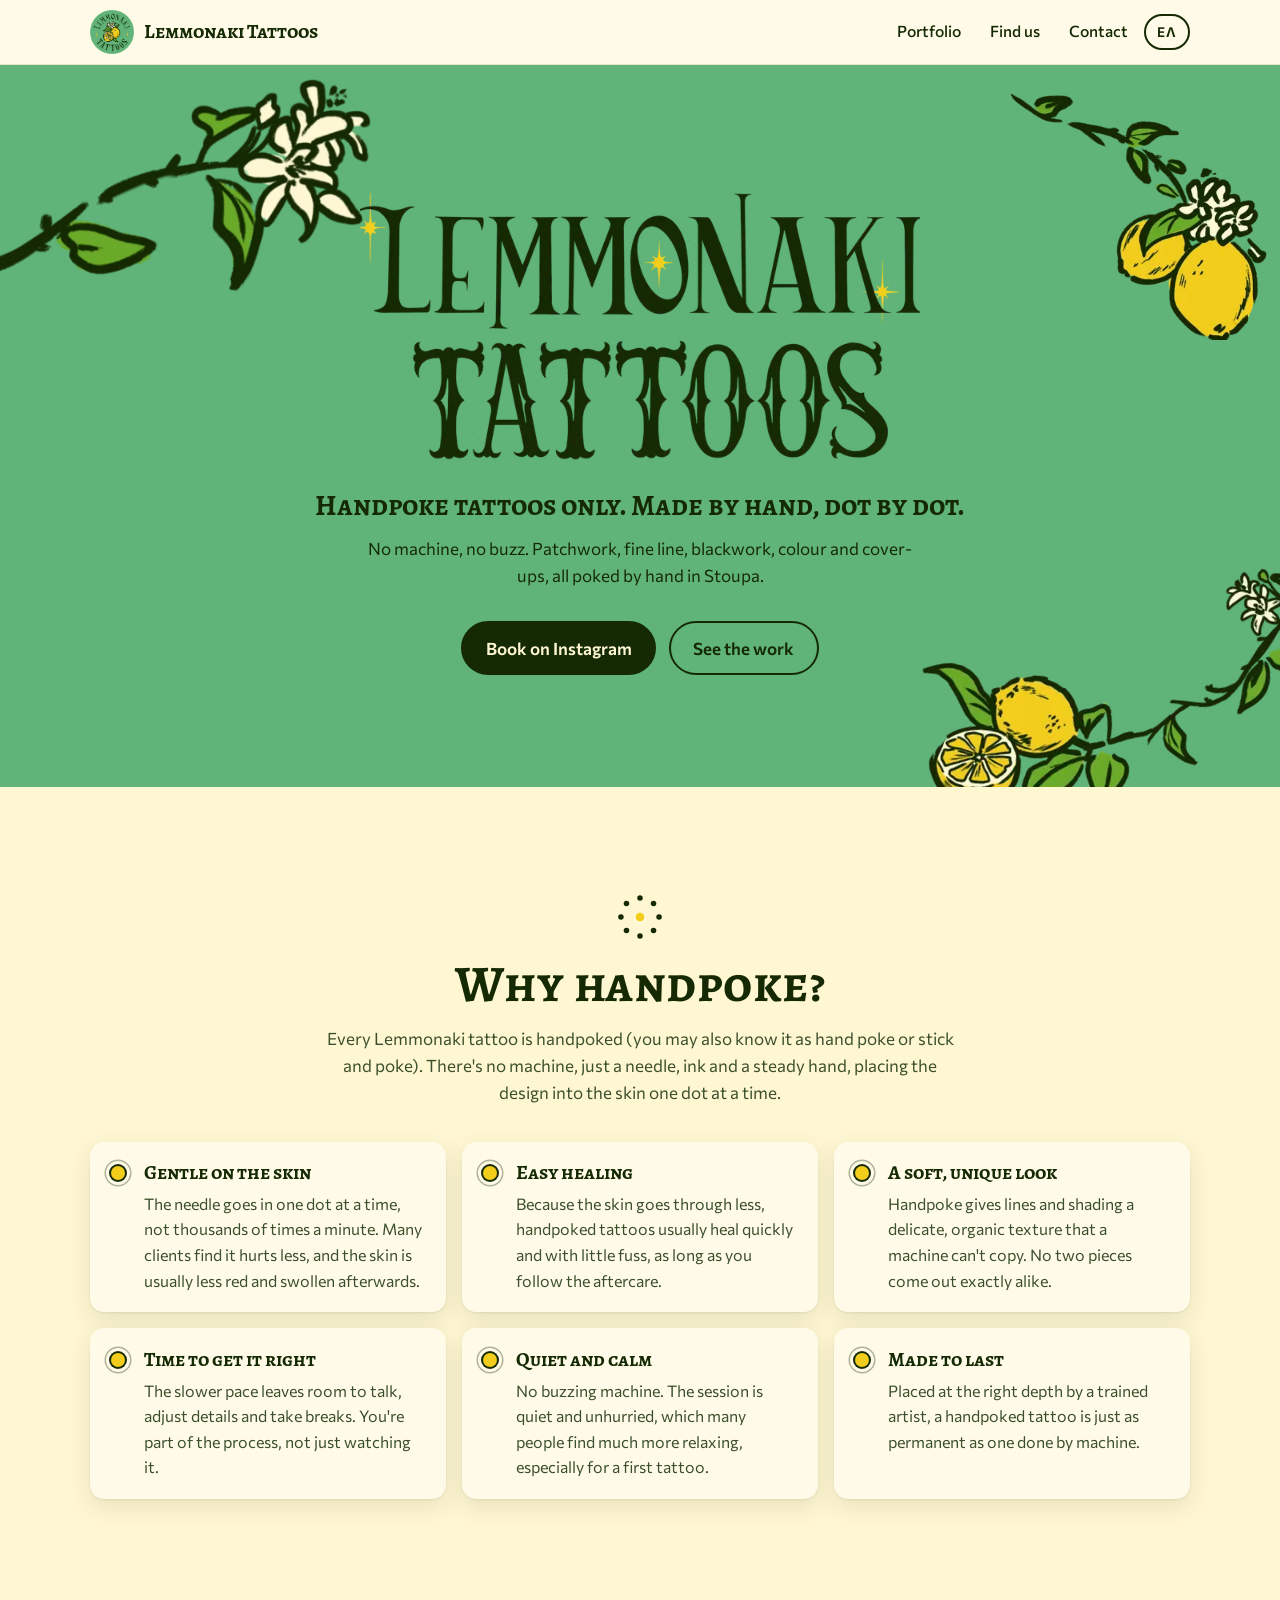
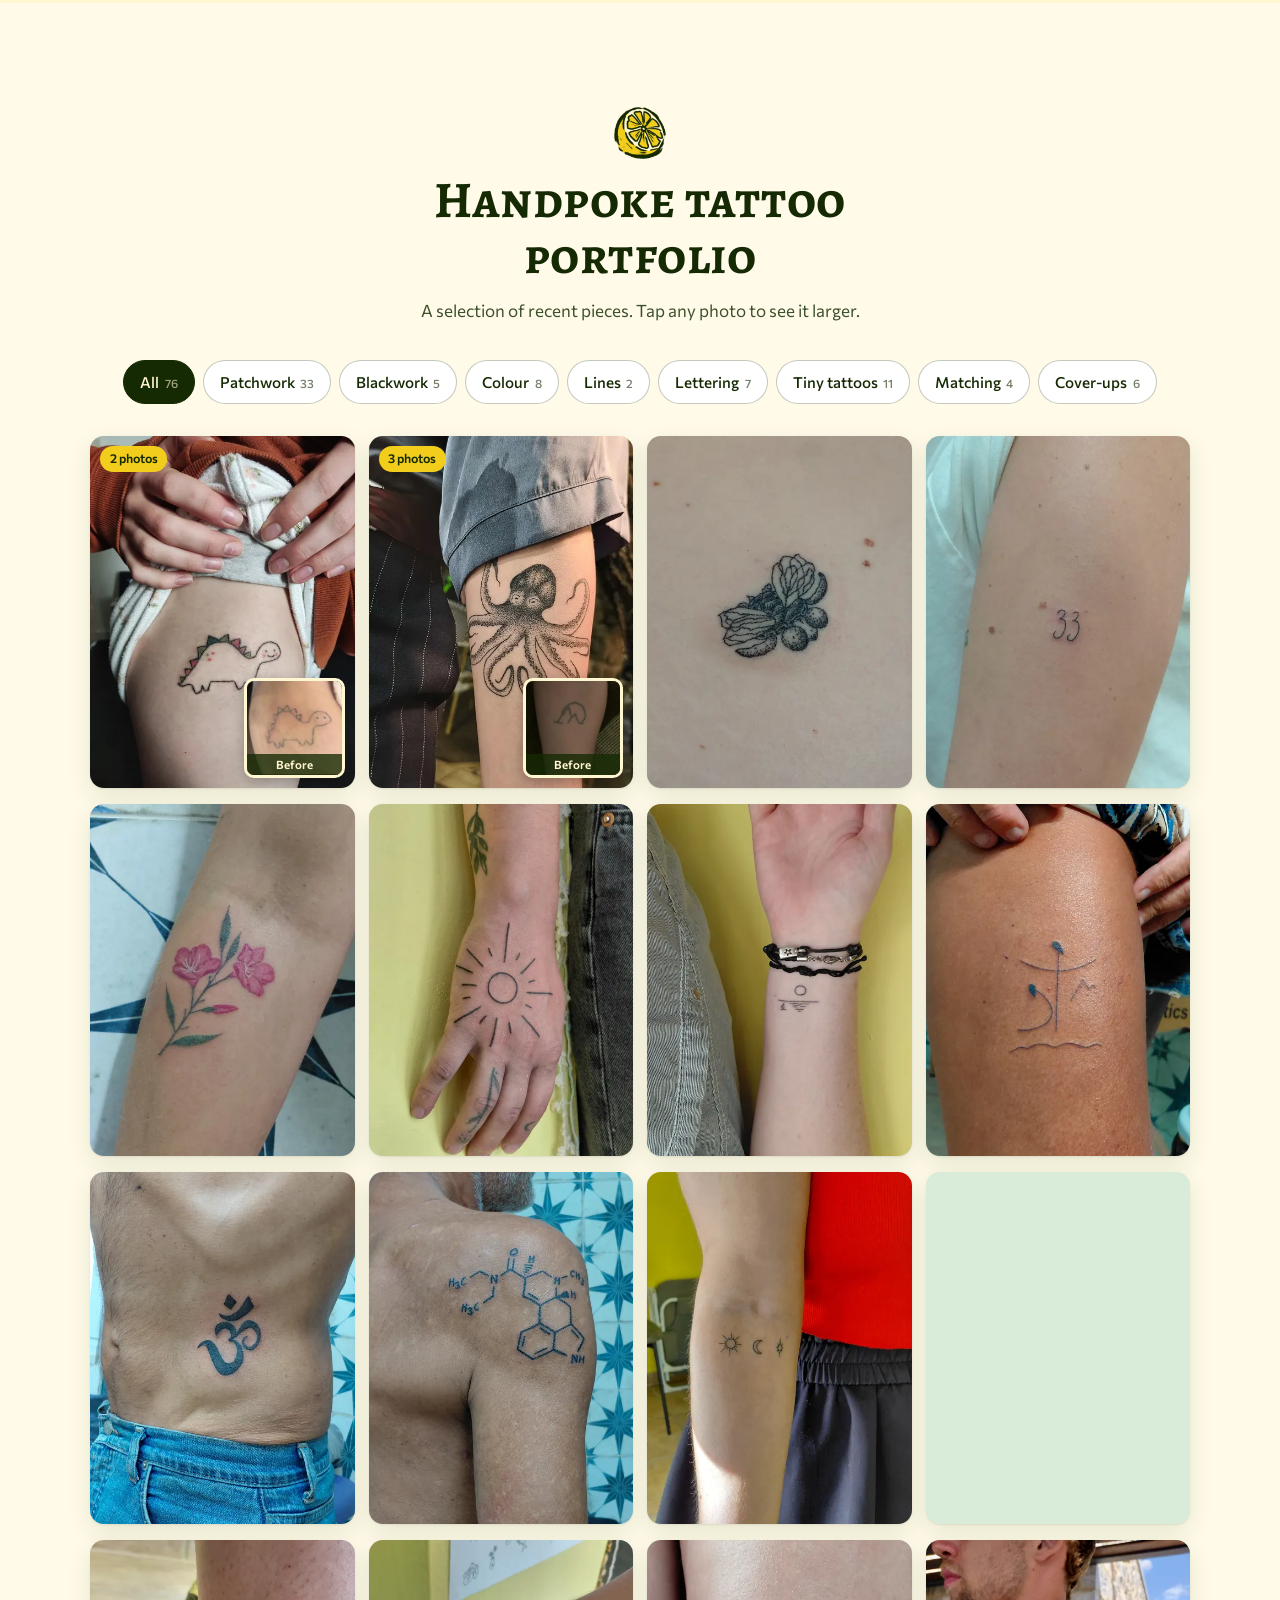
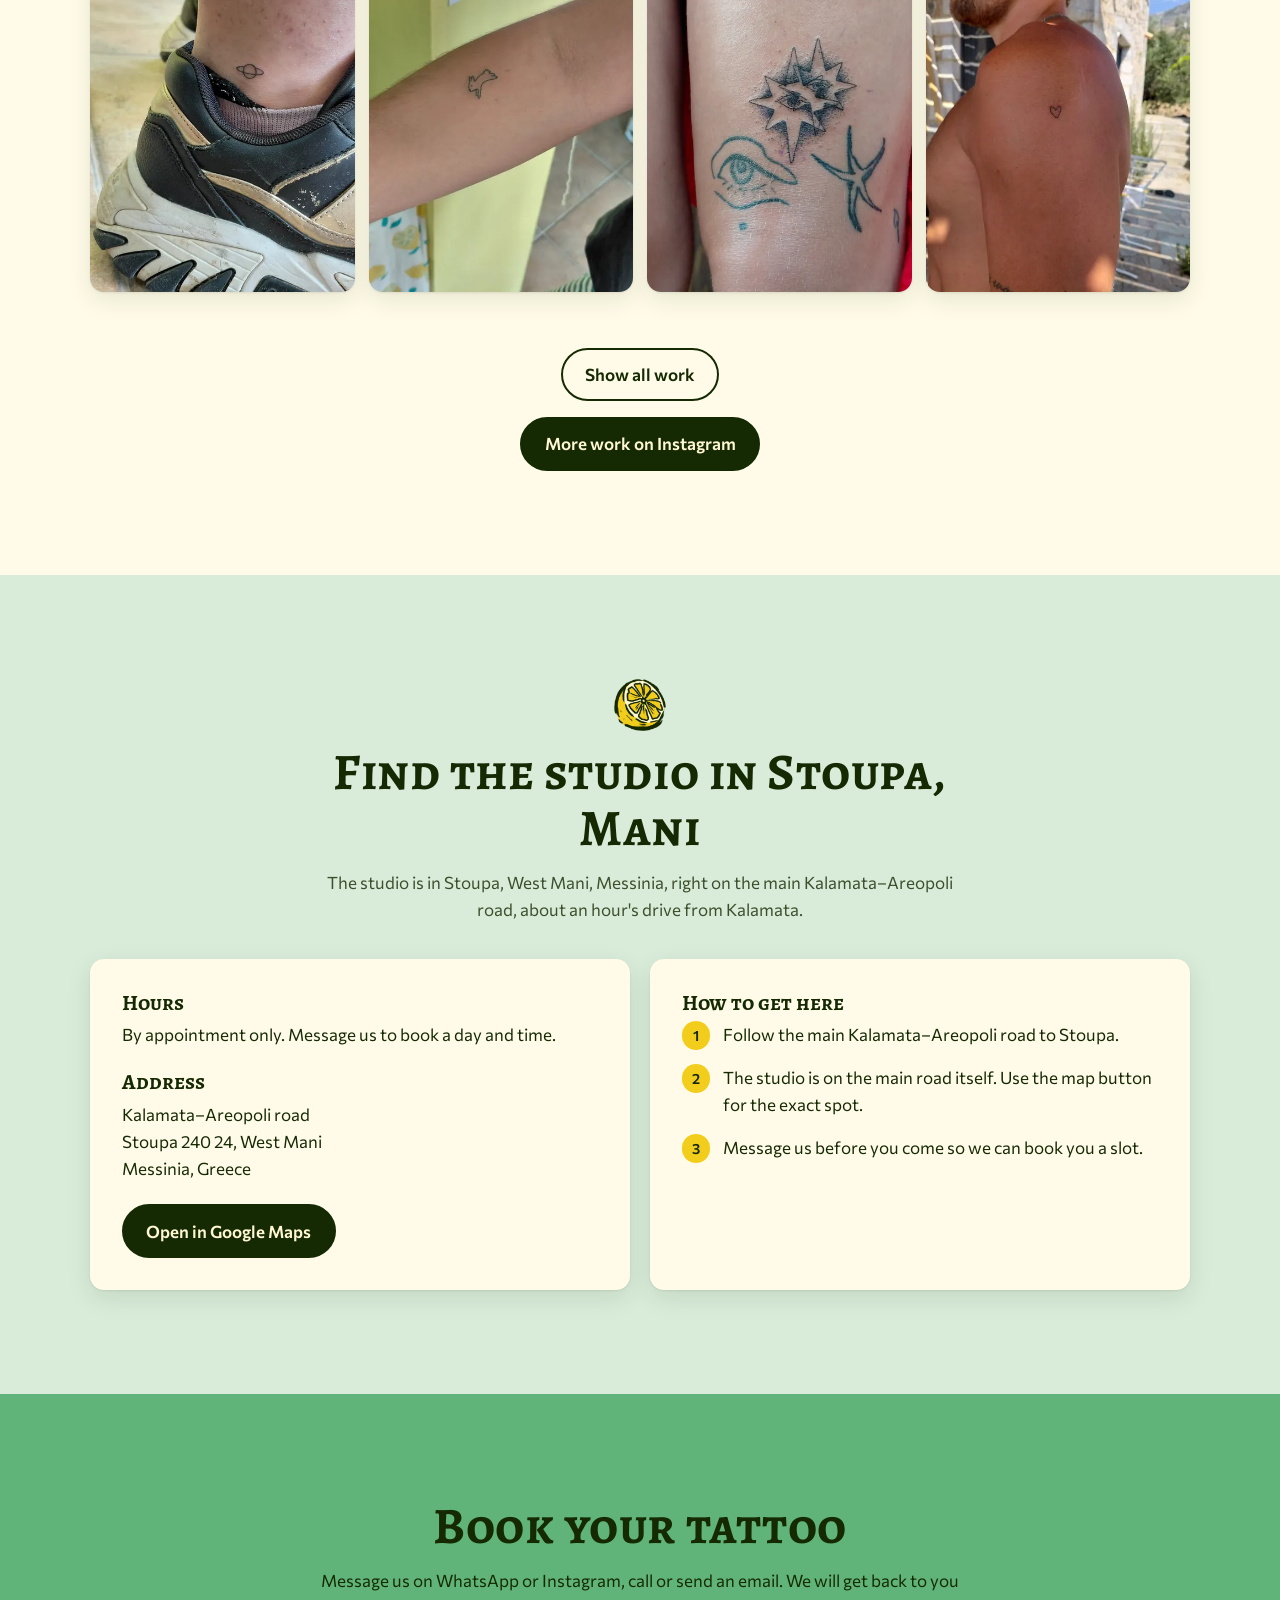
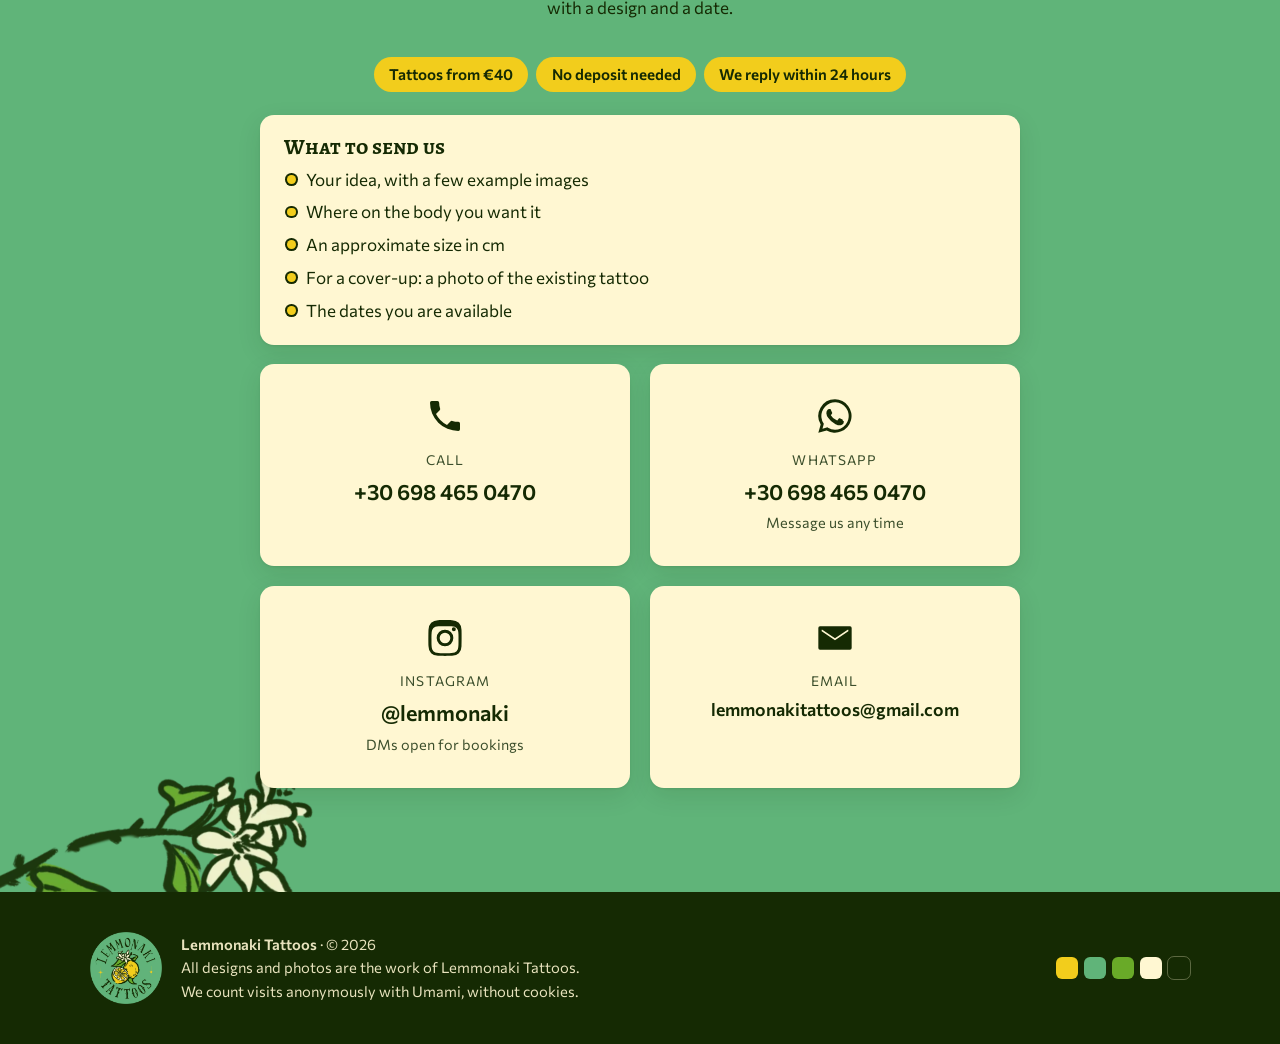
==== commit 83b2ab62: "Update photo descriptions, booking details and business info - Photo alt texts updated after the art" ====
--- a/index.html
+++ b/index.html
@@ -29,7 +29,7 @@
 <link rel="preload" href="assets/fonts/alegreya-sc-latin-700.woff2" as="font" type="font/woff2" crossorigin>
 <link rel="stylesheet" href="assets/css/fonts.css">
 <link rel="stylesheet" href="assets/css/style.css">
-<script type="application/ld+json">{"@context": "https://schema.org", "@type": "TattooParlor", "name": "Lemmonaki Tattoos", "description": "Handpoke-only tattoo studio in Stoupa, West Mani. No machine: patchwork, fine line, blackwork, colour and cover-ups. Book via Instagram or phone.", "telephone": "+30 698 465 0470", "email": "ioannakokkorogianni@gmail.com", "image": "https://lemmonakitattoos.gr/assets/img/og.jpg", "url": "https://lemmonakitattoos.gr/", "sameAs": ["https://www.instagram.com/lemmonaki/"], "address": {"@type": "PostalAddress", "streetAddress": "Kalamata–Areopoli road", "postalCode": "24024", "addressLocality": "Stoupa", "addressRegion": "Messinia", "addressCountry": "GR"}, "geo": {"@type": "GeoCoordinates", "latitude": 36.8463635, "longitude": 22.2651395}, "openingHours": ["Tu-Sa 12:00-19:00"]}</script>
+<script type="application/ld+json">{"@context": "https://schema.org", "@type": "TattooParlor", "@id": "https://lemmonakitattoos.gr/#business", "name": "Lemmonaki Tattoos", "description": "Handpoke-only tattoo studio in Stoupa, West Mani. No machine: patchwork, fine line, blackwork, colour and cover-ups.", "url": "https://lemmonakitattoos.gr/", "inLanguage": "en", "telephone": "+30 698 465 0470", "email": "lemmonakitattoos@gmail.com", "image": ["https://lemmonakitattoos.gr/assets/img/og.jpg"], "logo": "https://lemmonakitattoos.gr/assets/img/logo-round.webp", "availableLanguage": ["en", "el"], "address": {"@type": "PostalAddress", "streetAddress": "Kalamata–Areopoli road", "postalCode": "24024", "addressLocality": "Stoupa", "addressRegion": "Messinia", "addressCountry": "GR"}, "geo": {"@type": "GeoCoordinates", "latitude": 36.8463635, "longitude": 22.2651395}, "hasMap": "https://maps.app.goo.gl/YVg3DQzfwNBqYdTr5", "areaServed": [{"@type": "Place", "name": "Stoupa"}, {"@type": "AdministrativeArea", "name": "West Mani"}, {"@type": "AdministrativeArea", "name": "Messinia"}], "founder": {"@type": "Person", "name": "Lemmonaki"}, "priceRange": "From €40", "hasOfferCatalog": {"@type": "OfferCatalog", "name": "Services", "itemListElement": [{"@type": "Offer", "itemOffered": {"@type": "Service", "name": "Patchwork"}}, {"@type": "Offer", "itemOffered": {"@type": "Service", "name": "Blackwork"}}, {"@type": "Offer", "itemOffered": {"@type": "Service", "name": "Fine line"}}, {"@type": "Offer", "itemOffered": {"@type": "Service", "name": "Colour tattoos"}}, {"@type": "Offer", "itemOffered": {"@type": "Service", "name": "Lettering"}}, {"@type": "Offer", "itemOffered": {"@type": "Service", "name": "Tiny tattoos"}}, {"@type": "Offer", "itemOffered": {"@type": "Service", "name": "Matching tattoos"}}, {"@type": "Offer", "itemOffered": {"@type": "Service", "name": "Cover-ups"}}]}, "sameAs": ["https://www.instagram.com/lemmonaki/", "https://www.google.com/maps?cid=1288237548464191530"]}</script>
 <script defer src="https://cloud.umami.is/script.js" data-website-id="35a7164d-d36b-49da-b1da-f30c0a60820b" data-domains="lemmonakitattoos.gr"></script>
 </head>
 <body>
@@ -111,37 +111,37 @@
       <ul class="gallery" id="gallery">
 <li class="tile" data-cat="coverups"><a href="assets/portfolio/coverups/handpoke-cover-up-tattoo-stoupa-05-after.webp" data-slides="[{&quot;src&quot;: &quot;assets/portfolio/coverups/handpoke-cover-up-tattoo-stoupa-05-before.webp&quot;, &quot;w&quot;: 1080, &quot;h&quot;: 1075, &quot;caption&quot;: &quot;Cover-ups · Before&quot;, &quot;alt&quot;: &quot;Cover-up, before: a faded, dotted dinosaur outline&quot;}, {&quot;src&quot;: &quot;assets/portfolio/coverups/handpoke-cover-up-tattoo-stoupa-05-after.webp&quot;, &quot;w&quot;: 1350, &quot;h&quot;: 1800, &quot;caption&quot;: &quot;Cover-ups · After&quot;, &quot;alt&quot;: &quot;Cover-up, after: the dinosaur redrawn with clean lines and colour, on the thigh&quot;}]"><img src="assets/portfolio/coverups/handpoke-cover-up-tattoo-stoupa-05-after-t.webp" width="720" height="960" alt="Cover-up, after: the dinosaur redrawn with clean lines and colour, on the thigh" srcset="assets/portfolio/coverups/handpoke-cover-up-tattoo-stoupa-05-after-t480.webp 480w, assets/portfolio/coverups/handpoke-cover-up-tattoo-stoupa-05-after-t.webp 720w" sizes="(max-width: 600px) calc(50vw - 21px), 300px" loading="lazy" decoding="async"><span class="inset"><img src="assets/portfolio/coverups/handpoke-cover-up-tattoo-stoupa-05-before-t.webp" width="720" height="717" alt="Cover-up, before: a faded, dotted dinosaur outline" srcset="assets/portfolio/coverups/handpoke-cover-up-tattoo-stoupa-05-before-t480.webp 480w, assets/portfolio/coverups/handpoke-cover-up-tattoo-stoupa-05-before-t.webp 720w" sizes="(max-width: 600px) 22vw, 140px" loading="lazy" decoding="async"><span>Before</span></span><span class="badge">2 photos</span></a></li>
 <li class="tile" data-cat="coverups"><a href="assets/portfolio/coverups/handpoke-cover-up-tattoo-stoupa-06-after.webp" data-slides="[{&quot;src&quot;: &quot;assets/portfolio/coverups/handpoke-cover-up-tattoo-stoupa-06-before.webp&quot;, &quot;w&quot;: 893, &quot;h&quot;: 1230, &quot;caption&quot;: &quot;Cover-ups · Before&quot;, &quot;alt&quot;: &quot;Cover-up, before: a simple line tattoo on the forearm&quot;}, {&quot;src&quot;: &quot;assets/portfolio/coverups/handpoke-cover-up-tattoo-stoupa-06-during.webp&quot;, &quot;w&quot;: 622, &quot;h&quot;: 726, &quot;caption&quot;: &quot;Cover-ups · During&quot;, &quot;alt&quot;: &quot;Cover-up, during: the octopus outline drawn over the old tattoo&quot;}, {&quot;src&quot;: &quot;assets/portfolio/coverups/handpoke-cover-up-tattoo-stoupa-06-after.webp&quot;, &quot;w&quot;: 1350, &quot;h&quot;: 1800, &quot;caption&quot;: &quot;Cover-ups · After&quot;, &quot;alt&quot;: &quot;Cover-up, after: a dotwork octopus on the forearm&quot;}]"><img src="assets/portfolio/coverups/handpoke-cover-up-tattoo-stoupa-06-after-t.webp" width="720" height="960" alt="Cover-up, after: a dotwork octopus on the forearm" srcset="assets/portfolio/coverups/handpoke-cover-up-tattoo-stoupa-06-after-t480.webp 480w, assets/portfolio/coverups/handpoke-cover-up-tattoo-stoupa-06-after-t.webp 720w" sizes="(max-width: 600px) calc(50vw - 21px), 300px" loading="lazy" decoding="async"><span class="inset"><img src="assets/portfolio/coverups/handpoke-cover-up-tattoo-stoupa-06-before-t.webp" width="720" height="992" alt="Cover-up, before: a simple line tattoo on the forearm" srcset="assets/portfolio/coverups/handpoke-cover-up-tattoo-stoupa-06-before-t480.webp 480w, assets/portfolio/coverups/handpoke-cover-up-tattoo-stoupa-06-before-t.webp 720w" sizes="(max-width: 600px) 22vw, 140px" loading="lazy" decoding="async"><span>Before</span></span><span class="badge">3 photos</span></a></li>
-<li class="tile" data-cat="patchwork"><a href="assets/portfolio/patchwork/handpoke-patchwork-tattoo-stoupa-033.webp" data-slides="[{&quot;src&quot;: &quot;assets/portfolio/patchwork/handpoke-patchwork-tattoo-stoupa-033.webp&quot;, &quot;w&quot;: 1350, &quot;h&quot;: 1800, &quot;caption&quot;: &quot;Patchwork&quot;, &quot;alt&quot;: &quot;Flowers and round fruit in dotwork&quot;}]"><img src="assets/portfolio/patchwork/handpoke-patchwork-tattoo-stoupa-033-t.webp" width="720" height="960" alt="Flowers and round fruit in dotwork" srcset="assets/portfolio/patchwork/handpoke-patchwork-tattoo-stoupa-033-t480.webp 480w, assets/portfolio/patchwork/handpoke-patchwork-tattoo-stoupa-033-t.webp 720w" sizes="(max-width: 600px) calc(50vw - 21px), 300px" loading="lazy" decoding="async"></a></li>
+<li class="tile" data-cat="patchwork"><a href="assets/portfolio/patchwork/handpoke-patchwork-tattoo-stoupa-033.webp" data-slides="[{&quot;src&quot;: &quot;assets/portfolio/patchwork/handpoke-patchwork-tattoo-stoupa-033.webp&quot;, &quot;w&quot;: 1350, &quot;h&quot;: 1800, &quot;caption&quot;: &quot;Patchwork&quot;, &quot;alt&quot;: &quot;A turtle-fly&quot;}]"><img src="assets/portfolio/patchwork/handpoke-patchwork-tattoo-stoupa-033-t.webp" width="720" height="960" alt="A turtle-fly" srcset="assets/portfolio/patchwork/handpoke-patchwork-tattoo-stoupa-033-t480.webp 480w, assets/portfolio/patchwork/handpoke-patchwork-tattoo-stoupa-033-t.webp 720w" sizes="(max-width: 600px) calc(50vw - 21px), 300px" loading="lazy" decoding="async"></a></li>
 <li class="tile" data-cat="lettering"><a href="assets/portfolio/lettering/handpoke-lettering-tattoo-stoupa-007.webp" data-slides="[{&quot;src&quot;: &quot;assets/portfolio/lettering/handpoke-lettering-tattoo-stoupa-007.webp&quot;, &quot;w&quot;: 1350, &quot;h&quot;: 1800, &quot;caption&quot;: &quot;Lettering&quot;, &quot;alt&quot;: &quot;The number 33 on the arm&quot;}]"><img src="assets/portfolio/lettering/handpoke-lettering-tattoo-stoupa-007-t.webp" width="720" height="960" alt="The number 33 on the arm" srcset="assets/portfolio/lettering/handpoke-lettering-tattoo-stoupa-007-t480.webp 480w, assets/portfolio/lettering/handpoke-lettering-tattoo-stoupa-007-t.webp 720w" sizes="(max-width: 600px) calc(50vw - 21px), 300px" loading="lazy" decoding="async"></a></li>
 <li class="tile" data-cat="colors"><a href="assets/portfolio/colors/handpoke-colour-tattoo-stoupa-008.webp" data-slides="[{&quot;src&quot;: &quot;assets/portfolio/colors/handpoke-colour-tattoo-stoupa-008.webp&quot;, &quot;w&quot;: 1350, &quot;h&quot;: 1800, &quot;caption&quot;: &quot;Colour&quot;, &quot;alt&quot;: &quot;Pink flowers with green leaves on the forearm&quot;}]"><img src="assets/portfolio/colors/handpoke-colour-tattoo-stoupa-008-t.webp" width="720" height="960" alt="Pink flowers with green leaves on the forearm" srcset="assets/portfolio/colors/handpoke-colour-tattoo-stoupa-008-t480.webp 480w, assets/portfolio/colors/handpoke-colour-tattoo-stoupa-008-t.webp 720w" sizes="(max-width: 600px) calc(50vw - 21px), 300px" loading="lazy" decoding="async"></a></li>
 <li class="tile" data-cat="patchwork"><a href="assets/portfolio/patchwork/handpoke-patchwork-tattoo-stoupa-032.webp" data-slides="[{&quot;src&quot;: &quot;assets/portfolio/patchwork/handpoke-patchwork-tattoo-stoupa-032.webp&quot;, &quot;w&quot;: 1350, &quot;h&quot;: 1800, &quot;caption&quot;: &quot;Patchwork&quot;, &quot;alt&quot;: &quot;Sun outline on the back of the hand&quot;}]"><img src="assets/portfolio/patchwork/handpoke-patchwork-tattoo-stoupa-032-t.webp" width="720" height="960" alt="Sun outline on the back of the hand" srcset="assets/portfolio/patchwork/handpoke-patchwork-tattoo-stoupa-032-t480.webp 480w, assets/portfolio/patchwork/handpoke-patchwork-tattoo-stoupa-032-t.webp 720w" sizes="(max-width: 600px) calc(50vw - 21px), 300px" loading="lazy" decoding="async"></a></li>
 <li class="tile" data-cat="tiny-tattoos"><a href="assets/portfolio/tiny-tattoos/handpoke-tiny-tattoo-stoupa-011.webp" data-slides="[{&quot;src&quot;: &quot;assets/portfolio/tiny-tattoos/handpoke-tiny-tattoo-stoupa-011.webp&quot;, &quot;w&quot;: 1350, &quot;h&quot;: 1800, &quot;caption&quot;: &quot;Tiny tattoos&quot;, &quot;alt&quot;: &quot;Tiny sun setting over the sea on the wrist&quot;}]"><img src="assets/portfolio/tiny-tattoos/handpoke-tiny-tattoo-stoupa-011-t.webp" width="720" height="960" alt="Tiny sun setting over the sea on the wrist" srcset="assets/portfolio/tiny-tattoos/handpoke-tiny-tattoo-stoupa-011-t480.webp 480w, assets/portfolio/tiny-tattoos/handpoke-tiny-tattoo-stoupa-011-t.webp 720w" sizes="(max-width: 600px) calc(50vw - 21px), 300px" loading="lazy" decoding="async"></a></li>
-<li class="tile" data-cat="patchwork"><a href="assets/portfolio/patchwork/handpoke-patchwork-tattoo-stoupa-031.webp" data-slides="[{&quot;src&quot;: &quot;assets/portfolio/patchwork/handpoke-patchwork-tattoo-stoupa-031.webp&quot;, &quot;w&quot;: 1350, &quot;h&quot;: 1800, &quot;caption&quot;: &quot;Patchwork&quot;, &quot;alt&quot;: &quot;Small blue-ink symbol with a mountain and a wavy sea line&quot;}]"><img src="assets/portfolio/patchwork/handpoke-patchwork-tattoo-stoupa-031-t.webp" width="720" height="960" alt="Small blue-ink symbol with a mountain and a wavy sea line" srcset="assets/portfolio/patchwork/handpoke-patchwork-tattoo-stoupa-031-t480.webp 480w, assets/portfolio/patchwork/handpoke-patchwork-tattoo-stoupa-031-t.webp 720w" sizes="(max-width: 600px) calc(50vw - 21px), 300px" loading="lazy" decoding="async"></a></li>
+<li class="tile" data-cat="patchwork"><a href="assets/portfolio/patchwork/handpoke-patchwork-tattoo-stoupa-031.webp" data-slides="[{&quot;src&quot;: &quot;assets/portfolio/patchwork/handpoke-patchwork-tattoo-stoupa-031.webp&quot;, &quot;w&quot;: 1350, &quot;h&quot;: 1800, &quot;caption&quot;: &quot;Patchwork&quot;, &quot;alt&quot;: &quot;Ideogram of Stoupa made by Vassiliki Kateri&quot;}]"><img src="assets/portfolio/patchwork/handpoke-patchwork-tattoo-stoupa-031-t.webp" width="720" height="960" alt="Ideogram of Stoupa made by Vassiliki Kateri" srcset="assets/portfolio/patchwork/handpoke-patchwork-tattoo-stoupa-031-t480.webp 480w, assets/portfolio/patchwork/handpoke-patchwork-tattoo-stoupa-031-t.webp 720w" sizes="(max-width: 600px) calc(50vw - 21px), 300px" loading="lazy" decoding="async"></a></li>
 <li class="tile" data-cat="blackwork"><a href="assets/portfolio/blackwork/handpoke-blackwork-tattoo-stoupa-005.webp" data-slides="[{&quot;src&quot;: &quot;assets/portfolio/blackwork/handpoke-blackwork-tattoo-stoupa-005.webp&quot;, &quot;w&quot;: 1350, &quot;h&quot;: 1800, &quot;caption&quot;: &quot;Blackwork&quot;, &quot;alt&quot;: &quot;Om symbol in solid black on the belly&quot;}]"><img src="assets/portfolio/blackwork/handpoke-blackwork-tattoo-stoupa-005-t.webp" width="720" height="960" alt="Om symbol in solid black on the belly" srcset="assets/portfolio/blackwork/handpoke-blackwork-tattoo-stoupa-005-t480.webp 480w, assets/portfolio/blackwork/handpoke-blackwork-tattoo-stoupa-005-t.webp 720w" sizes="(max-width: 600px) calc(50vw - 21px), 300px" loading="lazy" decoding="async"></a></li>
 <li class="tile" data-cat="lettering"><a href="assets/portfolio/lettering/handpoke-lettering-tattoo-stoupa-006.webp" data-slides="[{&quot;src&quot;: &quot;assets/portfolio/lettering/handpoke-lettering-tattoo-stoupa-006.webp&quot;, &quot;w&quot;: 1350, &quot;h&quot;: 1800, &quot;caption&quot;: &quot;Lettering&quot;, &quot;alt&quot;: &quot;Chemical structure of a molecule on the shoulder&quot;}]"><img src="assets/portfolio/lettering/handpoke-lettering-tattoo-stoupa-006-t.webp" width="720" height="960" alt="Chemical structure of a molecule on the shoulder" srcset="assets/portfolio/lettering/handpoke-lettering-tattoo-stoupa-006-t480.webp 480w, assets/portfolio/lettering/handpoke-lettering-tattoo-stoupa-006-t.webp 720w" sizes="(max-width: 600px) calc(50vw - 21px), 300px" loading="lazy" decoding="async"></a></li>
 <li class="tile" data-cat="tiny-tattoos"><a href="assets/portfolio/tiny-tattoos/handpoke-tiny-tattoo-stoupa-010.webp" data-slides="[{&quot;src&quot;: &quot;assets/portfolio/tiny-tattoos/handpoke-tiny-tattoo-stoupa-010.webp&quot;, &quot;w&quot;: 1350, &quot;h&quot;: 1800, &quot;caption&quot;: &quot;Tiny tattoos&quot;, &quot;alt&quot;: &quot;Sun, moon and star in a row on the forearm&quot;}]"><img src="assets/portfolio/tiny-tattoos/handpoke-tiny-tattoo-stoupa-010-t.webp" width="720" height="960" alt="Sun, moon and star in a row on the forearm" srcset="assets/portfolio/tiny-tattoos/handpoke-tiny-tattoo-stoupa-010-t480.webp 480w, assets/portfolio/tiny-tattoos/handpoke-tiny-tattoo-stoupa-010-t.webp 720w" sizes="(max-width: 600px) calc(50vw - 21px), 300px" loading="lazy" decoding="async"></a></li>
 <li class="tile" data-cat="tiny-tattoos"><a href="assets/portfolio/tiny-tattoos/handpoke-tiny-tattoo-stoupa-007.webp" data-slides="[{&quot;src&quot;: &quot;assets/portfolio/tiny-tattoos/handpoke-tiny-tattoo-stoupa-007.webp&quot;, &quot;w&quot;: 1350, &quot;h&quot;: 1800, &quot;caption&quot;: &quot;Tiny tattoos&quot;, &quot;alt&quot;: &quot;Matching small four-pointed stars on two forearms&quot;}]"><img src="assets/portfolio/tiny-tattoos/handpoke-tiny-tattoo-stoupa-007-t.webp" width="720" height="960" alt="Matching small four-pointed stars on two forearms" srcset="assets/portfolio/tiny-tattoos/handpoke-tiny-tattoo-stoupa-007-t480.webp 480w, assets/portfolio/tiny-tattoos/handpoke-tiny-tattoo-stoupa-007-t.webp 720w" sizes="(max-width: 600px) calc(50vw - 21px), 300px" loading="lazy" decoding="async"></a></li>
 <li class="tile" data-cat="tiny-tattoos"><a href="assets/portfolio/tiny-tattoos/handpoke-tiny-tattoo-stoupa-008.webp" data-slides="[{&quot;src&quot;: &quot;assets/portfolio/tiny-tattoos/handpoke-tiny-tattoo-stoupa-008.webp&quot;, &quot;w&quot;: 1350, &quot;h&quot;: 1800, &quot;caption&quot;: &quot;Tiny tattoos&quot;, &quot;alt&quot;: &quot;Tiny ringed planet on the ankle&quot;}]"><img src="assets/portfolio/tiny-tattoos/handpoke-tiny-tattoo-stoupa-008-t.webp" width="720" height="960" alt="Tiny ringed planet on the ankle" srcset="assets/portfolio/tiny-tattoos/handpoke-tiny-tattoo-stoupa-008-t480.webp 480w, assets/portfolio/tiny-tattoos/handpoke-tiny-tattoo-stoupa-008-t.webp 720w" sizes="(max-width: 600px) calc(50vw - 21px), 300px" loading="lazy" decoding="async"></a></li>
 <li class="tile" data-cat="tiny-tattoos"><a href="assets/portfolio/tiny-tattoos/handpoke-tiny-tattoo-stoupa-009.webp" data-slides="[{&quot;src&quot;: &quot;assets/portfolio/tiny-tattoos/handpoke-tiny-tattoo-stoupa-009.webp&quot;, &quot;w&quot;: 1350, &quot;h&quot;: 1800, &quot;caption&quot;: &quot;Tiny tattoos&quot;, &quot;alt&quot;: &quot;Tiny leaping rabbit on the forearm&quot;}]"><img src="assets/portfolio/tiny-tattoos/handpoke-tiny-tattoo-stoupa-009-t.webp" width="720" height="960" alt="Tiny leaping rabbit on the forearm" srcset="assets/portfolio/tiny-tattoos/handpoke-tiny-tattoo-stoupa-009-t480.webp 480w, assets/portfolio/tiny-tattoos/handpoke-tiny-tattoo-stoupa-009-t.webp 720w" sizes="(max-width: 600px) calc(50vw - 21px), 300px" loading="lazy" decoding="async"></a></li>
-<li class="tile" data-cat="patchwork"><a href="assets/portfolio/patchwork/handpoke-patchwork-tattoo-stoupa-030.webp" data-slides="[{&quot;src&quot;: &quot;assets/portfolio/patchwork/handpoke-patchwork-tattoo-stoupa-030.webp&quot;, &quot;w&quot;: 1350, &quot;h&quot;: 1800, &quot;caption&quot;: &quot;Patchwork&quot;, &quot;alt&quot;: &quot;Stars with an eye, a teal eye and a starfish above the knee&quot;}]"><img src="assets/portfolio/patchwork/handpoke-patchwork-tattoo-stoupa-030-t.webp" width="720" height="960" alt="Stars with an eye, a teal eye and a starfish above the knee" srcset="assets/portfolio/patchwork/handpoke-patchwork-tattoo-stoupa-030-t480.webp 480w, assets/portfolio/patchwork/handpoke-patchwork-tattoo-stoupa-030-t.webp 720w" sizes="(max-width: 600px) calc(50vw - 21px), 300px" loading="lazy" decoding="async"></a></li>
+<li class="tile" data-cat="patchwork"><a href="assets/portfolio/patchwork/handpoke-patchwork-tattoo-stoupa-030.webp" data-slides="[{&quot;src&quot;: &quot;assets/portfolio/patchwork/handpoke-patchwork-tattoo-stoupa-030.webp&quot;, &quot;w&quot;: 1350, &quot;h&quot;: 1800, &quot;caption&quot;: &quot;Patchwork&quot;, &quot;alt&quot;: &quot;Stars with an eye above the knee&quot;}]"><img src="assets/portfolio/patchwork/handpoke-patchwork-tattoo-stoupa-030-t.webp" width="720" height="960" alt="Stars with an eye above the knee" srcset="assets/portfolio/patchwork/handpoke-patchwork-tattoo-stoupa-030-t480.webp 480w, assets/portfolio/patchwork/handpoke-patchwork-tattoo-stoupa-030-t.webp 720w" sizes="(max-width: 600px) calc(50vw - 21px), 300px" loading="lazy" decoding="async"></a></li>
 <li class="tile" data-cat="tiny-tattoos"><a href="assets/portfolio/tiny-tattoos/handpoke-tiny-tattoo-stoupa-006.webp" data-slides="[{&quot;src&quot;: &quot;assets/portfolio/tiny-tattoos/handpoke-tiny-tattoo-stoupa-006.webp&quot;, &quot;w&quot;: 1350, &quot;h&quot;: 1800, &quot;caption&quot;: &quot;Tiny tattoos&quot;, &quot;alt&quot;: &quot;Tiny heart on the shoulder blade&quot;}]"><img src="assets/portfolio/tiny-tattoos/handpoke-tiny-tattoo-stoupa-006-t.webp" width="720" height="960" alt="Tiny heart on the shoulder blade" srcset="assets/portfolio/tiny-tattoos/handpoke-tiny-tattoo-stoupa-006-t480.webp 480w, assets/portfolio/tiny-tattoos/handpoke-tiny-tattoo-stoupa-006-t.webp 720w" sizes="(max-width: 600px) calc(50vw - 21px), 300px" loading="lazy" decoding="async"></a></li>
 <li class="tile" data-cat="patchwork"><a href="assets/portfolio/patchwork/handpoke-patchwork-tattoo-stoupa-029.webp" data-slides="[{&quot;src&quot;: &quot;assets/portfolio/patchwork/handpoke-patchwork-tattoo-stoupa-029.webp&quot;, &quot;w&quot;: 1350, &quot;h&quot;: 1800, &quot;caption&quot;: &quot;Patchwork&quot;, &quot;alt&quot;: &quot;The Fool tarot card on the calf&quot;}]"><img src="assets/portfolio/patchwork/handpoke-patchwork-tattoo-stoupa-029-t.webp" width="720" height="960" alt="The Fool tarot card on the calf" srcset="assets/portfolio/patchwork/handpoke-patchwork-tattoo-stoupa-029-t480.webp 480w, assets/portfolio/patchwork/handpoke-patchwork-tattoo-stoupa-029-t.webp 720w" sizes="(max-width: 600px) calc(50vw - 21px), 300px" loading="lazy" decoding="async"></a></li>
 <li class="tile" data-cat="coverups"><a href="assets/portfolio/coverups/handpoke-cover-up-tattoo-stoupa-01-after.webp" data-slides="[{&quot;src&quot;: &quot;assets/portfolio/coverups/handpoke-cover-up-tattoo-stoupa-01-before.webp&quot;, &quot;w&quot;: 1350, &quot;h&quot;: 1800, &quot;caption&quot;: &quot;Cover-ups · Before&quot;, &quot;alt&quot;: &quot;Cover-up, before: a small wave tattoo on the forearm&quot;}, {&quot;src&quot;: &quot;assets/portfolio/coverups/handpoke-cover-up-tattoo-stoupa-01-after.webp&quot;, &quot;w&quot;: 1800, &quot;h&quot;: 1800, &quot;caption&quot;: &quot;Cover-ups · After&quot;, &quot;alt&quot;: &quot;Cover-up, after: a wave with sun rays added around it, on the forearm&quot;}]"><img src="assets/portfolio/coverups/handpoke-cover-up-tattoo-stoupa-01-after-t.webp" width="720" height="720" alt="Cover-up, after: a wave with sun rays added around it, on the forearm" srcset="assets/portfolio/coverups/handpoke-cover-up-tattoo-stoupa-01-after-t480.webp 480w, assets/portfolio/coverups/handpoke-cover-up-tattoo-stoupa-01-after-t.webp 720w" sizes="(max-width: 600px) calc(50vw - 21px), 300px" loading="lazy" decoding="async"><span class="inset"><img src="assets/portfolio/coverups/handpoke-cover-up-tattoo-stoupa-01-before-t.webp" width="720" height="960" alt="Cover-up, before: a small wave tattoo on the forearm" srcset="assets/portfolio/coverups/handpoke-cover-up-tattoo-stoupa-01-before-t480.webp 480w, assets/portfolio/coverups/handpoke-cover-up-tattoo-stoupa-01-before-t.webp 720w" sizes="(max-width: 600px) 22vw, 140px" loading="lazy" decoding="async"><span>Before</span></span><span class="badge">2 photos</span></a></li>
 <li class="tile" data-cat="patchwork"><a href="assets/portfolio/patchwork/handpoke-patchwork-tattoo-stoupa-028.webp" data-slides="[{&quot;src&quot;: &quot;assets/portfolio/patchwork/handpoke-patchwork-tattoo-stoupa-028.webp&quot;, &quot;w&quot;: 1350, &quot;h&quot;: 1800, &quot;caption&quot;: &quot;Patchwork&quot;, &quot;alt&quot;: &quot;Eight-pointed star with an eye and dotwork shading&quot;}]"><img src="assets/portfolio/patchwork/handpoke-patchwork-tattoo-stoupa-028-t.webp" width="720" height="960" alt="Eight-pointed star with an eye and dotwork shading" srcset="assets/portfolio/patchwork/handpoke-patchwork-tattoo-stoupa-028-t480.webp 480w, assets/portfolio/patchwork/handpoke-patchwork-tattoo-stoupa-028-t.webp 720w" sizes="(max-width: 600px) calc(50vw - 21px), 300px" loading="lazy" decoding="async"></a></li>
-<li class="tile" data-cat="coverups"><a href="assets/portfolio/coverups/handpoke-cover-up-tattoo-stoupa-03-after.webp" data-slides="[{&quot;src&quot;: &quot;assets/portfolio/coverups/handpoke-cover-up-tattoo-stoupa-03-before.webp&quot;, &quot;w&quot;: 1350, &quot;h&quot;: 1800, &quot;caption&quot;: &quot;Cover-ups · Before&quot;, &quot;alt&quot;: &quot;Cover-up, before: thin branching lines on the upper back&quot;}, {&quot;src&quot;: &quot;assets/portfolio/coverups/handpoke-cover-up-tattoo-stoupa-03-after.webp&quot;, &quot;w&quot;: 1350, &quot;h&quot;: 1800, &quot;caption&quot;: &quot;Cover-ups · After&quot;, &quot;alt&quot;: &quot;Cover-up, after: branching lines like lightning, from the neck across the back&quot;}]"><img src="assets/portfolio/coverups/handpoke-cover-up-tattoo-stoupa-03-after-t.webp" width="720" height="960" alt="Cover-up, after: branching lines like lightning, from the neck across the back" srcset="assets/portfolio/coverups/handpoke-cover-up-tattoo-stoupa-03-after-t480.webp 480w, assets/portfolio/coverups/handpoke-cover-up-tattoo-stoupa-03-after-t.webp 720w" sizes="(max-width: 600px) calc(50vw - 21px), 300px" loading="lazy" decoding="async"><span class="inset"><img src="assets/portfolio/coverups/handpoke-cover-up-tattoo-stoupa-03-before-t.webp" width="720" height="960" alt="Cover-up, before: thin branching lines on the upper back" srcset="assets/portfolio/coverups/handpoke-cover-up-tattoo-stoupa-03-before-t480.webp 480w, assets/portfolio/coverups/handpoke-cover-up-tattoo-stoupa-03-before-t.webp 720w" sizes="(max-width: 600px) 22vw, 140px" loading="lazy" decoding="async"><span>Before</span></span><span class="badge">2 photos</span></a></li>
-<li class="tile" data-cat="matching"><a href="assets/portfolio/matching/handpoke-matching-tattoo-stoupa-004.webp" data-slides="[{&quot;src&quot;: &quot;assets/portfolio/matching/handpoke-matching-tattoo-stoupa-004.webp&quot;, &quot;w&quot;: 1350, &quot;h&quot;: 1800, &quot;caption&quot;: &quot;Matching&quot;, &quot;alt&quot;: &quot;Matching sea turtles on two ankles&quot;}]"><img src="assets/portfolio/matching/handpoke-matching-tattoo-stoupa-004-t.webp" width="720" height="960" alt="Matching sea turtles on two ankles" srcset="assets/portfolio/matching/handpoke-matching-tattoo-stoupa-004-t480.webp 480w, assets/portfolio/matching/handpoke-matching-tattoo-stoupa-004-t.webp 720w" sizes="(max-width: 600px) calc(50vw - 21px), 300px" loading="lazy" decoding="async"></a></li>
+<li class="tile" data-cat="coverups"><a href="assets/portfolio/coverups/handpoke-cover-up-tattoo-stoupa-03-after.webp" data-slides="[{&quot;src&quot;: &quot;assets/portfolio/coverups/handpoke-cover-up-tattoo-stoupa-03-before.webp&quot;, &quot;w&quot;: 1350, &quot;h&quot;: 1800, &quot;caption&quot;: &quot;Cover-ups · Before&quot;, &quot;alt&quot;: &quot;Cover-up, before: thin root lines on the upper back&quot;}, {&quot;src&quot;: &quot;assets/portfolio/coverups/handpoke-cover-up-tattoo-stoupa-03-after.webp&quot;, &quot;w&quot;: 1350, &quot;h&quot;: 1800, &quot;caption&quot;: &quot;Cover-ups · After&quot;, &quot;alt&quot;: &quot;Cover-up, after: branching lines like lightning, from the neck across the back&quot;}]"><img src="assets/portfolio/coverups/handpoke-cover-up-tattoo-stoupa-03-after-t.webp" width="720" height="960" alt="Cover-up, after: branching lines like lightning, from the neck across the back" srcset="assets/portfolio/coverups/handpoke-cover-up-tattoo-stoupa-03-after-t480.webp 480w, assets/portfolio/coverups/handpoke-cover-up-tattoo-stoupa-03-after-t.webp 720w" sizes="(max-width: 600px) calc(50vw - 21px), 300px" loading="lazy" decoding="async"><span class="inset"><img src="assets/portfolio/coverups/handpoke-cover-up-tattoo-stoupa-03-before-t.webp" width="720" height="960" alt="Cover-up, before: thin root lines on the upper back" srcset="assets/portfolio/coverups/handpoke-cover-up-tattoo-stoupa-03-before-t480.webp 480w, assets/portfolio/coverups/handpoke-cover-up-tattoo-stoupa-03-before-t.webp 720w" sizes="(max-width: 600px) 22vw, 140px" loading="lazy" decoding="async"><span>Before</span></span><span class="badge">2 photos</span></a></li>
+<li class="tile" data-cat="matching"><a href="assets/portfolio/matching/handpoke-matching-tattoo-stoupa-004.webp" data-slides="[{&quot;src&quot;: &quot;assets/portfolio/matching/handpoke-matching-tattoo-stoupa-004.webp&quot;, &quot;w&quot;: 1350, &quot;h&quot;: 1800, &quot;caption&quot;: &quot;Matching&quot;, &quot;alt&quot;: &quot;Matching sea turtles on an ankle and on a forearm&quot;}]"><img src="assets/portfolio/matching/handpoke-matching-tattoo-stoupa-004-t.webp" width="720" height="960" alt="Matching sea turtles on an ankle and on a forearm" srcset="assets/portfolio/matching/handpoke-matching-tattoo-stoupa-004-t480.webp 480w, assets/portfolio/matching/handpoke-matching-tattoo-stoupa-004-t.webp 720w" sizes="(max-width: 600px) calc(50vw - 21px), 300px" loading="lazy" decoding="async"></a></li>
 <li class="tile" data-cat="patchwork"><a href="assets/portfolio/patchwork/handpoke-patchwork-tattoo-stoupa-027.webp" data-slides="[{&quot;src&quot;: &quot;assets/portfolio/patchwork/handpoke-patchwork-tattoo-stoupa-027.webp&quot;, &quot;w&quot;: 1350, &quot;h&quot;: 1800, &quot;caption&quot;: &quot;Patchwork&quot;, &quot;alt&quot;: &quot;Message in a bottle on the lower leg&quot;}]"><img src="assets/portfolio/patchwork/handpoke-patchwork-tattoo-stoupa-027-t.webp" width="720" height="960" alt="Message in a bottle on the lower leg" srcset="assets/portfolio/patchwork/handpoke-patchwork-tattoo-stoupa-027-t480.webp 480w, assets/portfolio/patchwork/handpoke-patchwork-tattoo-stoupa-027-t.webp 720w" sizes="(max-width: 600px) calc(50vw - 21px), 300px" loading="lazy" decoding="async"></a></li>
 <li class="tile" data-cat="coverups"><a href="assets/portfolio/coverups/handpoke-cover-up-tattoo-stoupa-02-after.webp" data-slides="[{&quot;src&quot;: &quot;assets/portfolio/coverups/handpoke-cover-up-tattoo-stoupa-02-before.webp&quot;, &quot;w&quot;: 1350, &quot;h&quot;: 1800, &quot;caption&quot;: &quot;Cover-ups · Before&quot;, &quot;alt&quot;: &quot;Cover-up, before: two black fish on the lower leg&quot;}, {&quot;src&quot;: &quot;assets/portfolio/coverups/handpoke-cover-up-tattoo-stoupa-02-after.webp&quot;, &quot;w&quot;: 1800, &quot;h&quot;: 1350, &quot;caption&quot;: &quot;Cover-ups · After&quot;, &quot;alt&quot;: &quot;Cover-up, after: the two fish redone in bright colour, on the lower leg&quot;}]"><img src="assets/portfolio/coverups/handpoke-cover-up-tattoo-stoupa-02-after-t.webp" width="720" height="540" alt="Cover-up, after: the two fish redone in bright colour, on the lower leg" srcset="assets/portfolio/coverups/handpoke-cover-up-tattoo-stoupa-02-after-t480.webp 480w, assets/portfolio/coverups/handpoke-cover-up-tattoo-stoupa-02-after-t.webp 720w" sizes="(max-width: 600px) calc(50vw - 21px), 300px" loading="lazy" decoding="async"><span class="inset"><img src="assets/portfolio/coverups/handpoke-cover-up-tattoo-stoupa-02-before-t.webp" width="720" height="960" alt="Cover-up, before: two black fish on the lower leg" srcset="assets/portfolio/coverups/handpoke-cover-up-tattoo-stoupa-02-before-t480.webp 480w, assets/portfolio/coverups/handpoke-cover-up-tattoo-stoupa-02-before-t.webp 720w" sizes="(max-width: 600px) 22vw, 140px" loading="lazy" decoding="async"><span>Before</span></span><span class="badge">2 photos</span></a></li>
 <li class="tile" data-cat="patchwork"><a href="assets/portfolio/patchwork/handpoke-patchwork-tattoo-stoupa-026.webp" data-slides="[{&quot;src&quot;: &quot;assets/portfolio/patchwork/handpoke-patchwork-tattoo-stoupa-026.webp&quot;, &quot;w&quot;: 1350, &quot;h&quot;: 1800, &quot;caption&quot;: &quot;Patchwork&quot;, &quot;alt&quot;: &quot;Sun with long rays and small birds on the shoulder&quot;}]"><img src="assets/portfolio/patchwork/handpoke-patchwork-tattoo-stoupa-026-t.webp" width="720" height="960" alt="Sun with long rays and small birds on the shoulder" srcset="assets/portfolio/patchwork/handpoke-patchwork-tattoo-stoupa-026-t480.webp 480w, assets/portfolio/patchwork/handpoke-patchwork-tattoo-stoupa-026-t.webp 720w" sizes="(max-width: 600px) calc(50vw - 21px), 300px" loading="lazy" decoding="async"></a></li>
 <li class="tile" data-cat="lettering"><a href="assets/portfolio/lettering/handpoke-lettering-tattoo-stoupa-005.webp" data-slides="[{&quot;src&quot;: &quot;assets/portfolio/lettering/handpoke-lettering-tattoo-stoupa-005.webp&quot;, &quot;w&quot;: 1350, &quot;h&quot;: 1800, &quot;caption&quot;: &quot;Lettering&quot;, &quot;alt&quot;: &quot;ΓΝΩΘΙ ΣΕΑΥΤΟΝ (know thyself) in Greek capitals on the forearm&quot;}]"><img src="assets/portfolio/lettering/handpoke-lettering-tattoo-stoupa-005-t.webp" width="720" height="960" alt="ΓΝΩΘΙ ΣΕΑΥΤΟΝ (know thyself) in Greek capitals on the forearm" srcset="assets/portfolio/lettering/handpoke-lettering-tattoo-stoupa-005-t480.webp 480w, assets/portfolio/lettering/handpoke-lettering-tattoo-stoupa-005-t.webp 720w" sizes="(max-width: 600px) calc(50vw - 21px), 300px" loading="lazy" decoding="async"></a></li>
-<li class="tile" data-cat="tiny-tattoos"><a href="assets/portfolio/tiny-tattoos/handpoke-tiny-tattoo-stoupa-005.webp" data-slides="[{&quot;src&quot;: &quot;assets/portfolio/tiny-tattoos/handpoke-tiny-tattoo-stoupa-005.webp&quot;, &quot;w&quot;: 1350, &quot;h&quot;: 1800, &quot;caption&quot;: &quot;Tiny tattoos&quot;, &quot;alt&quot;: &quot;Tiny design on the inner wrist&quot;}]"><img src="assets/portfolio/tiny-tattoos/handpoke-tiny-tattoo-stoupa-005-t.webp" width="720" height="960" alt="Tiny design on the inner wrist" srcset="assets/portfolio/tiny-tattoos/handpoke-tiny-tattoo-stoupa-005-t480.webp 480w, assets/portfolio/tiny-tattoos/handpoke-tiny-tattoo-stoupa-005-t.webp 720w" sizes="(max-width: 600px) calc(50vw - 21px), 300px" loading="lazy" decoding="async"></a></li>
+<li class="tile" data-cat="tiny-tattoos"><a href="assets/portfolio/tiny-tattoos/handpoke-tiny-tattoo-stoupa-005.webp" data-slides="[{&quot;src&quot;: &quot;assets/portfolio/tiny-tattoos/handpoke-tiny-tattoo-stoupa-005.webp&quot;, &quot;w&quot;: 1350, &quot;h&quot;: 1800, &quot;caption&quot;: &quot;Tiny tattoos&quot;, &quot;alt&quot;: &quot;Lyra on the inner wrist&quot;}]"><img src="assets/portfolio/tiny-tattoos/handpoke-tiny-tattoo-stoupa-005-t.webp" width="720" height="960" alt="Lyra on the inner wrist" srcset="assets/portfolio/tiny-tattoos/handpoke-tiny-tattoo-stoupa-005-t480.webp 480w, assets/portfolio/tiny-tattoos/handpoke-tiny-tattoo-stoupa-005-t.webp 720w" sizes="(max-width: 600px) calc(50vw - 21px), 300px" loading="lazy" decoding="async"></a></li>
 <li class="tile" data-cat="patchwork"><a href="assets/portfolio/patchwork/handpoke-patchwork-tattoo-stoupa-023.webp" data-slides="[{&quot;src&quot;: &quot;assets/portfolio/patchwork/handpoke-patchwork-tattoo-stoupa-023.webp&quot;, &quot;w&quot;: 1350, &quot;h&quot;: 1800, &quot;caption&quot;: &quot;Patchwork&quot;, &quot;alt&quot;: &quot;Bat wing with a small red symbol on the ribs&quot;}]"><img src="assets/portfolio/patchwork/handpoke-patchwork-tattoo-stoupa-023-t.webp" width="720" height="960" alt="Bat wing with a small red symbol on the ribs" srcset="assets/portfolio/patchwork/handpoke-patchwork-tattoo-stoupa-023-t480.webp 480w, assets/portfolio/patchwork/handpoke-patchwork-tattoo-stoupa-023-t.webp 720w" sizes="(max-width: 600px) calc(50vw - 21px), 300px" loading="lazy" decoding="async"></a></li>
 <li class="tile" data-cat="patchwork"><a href="assets/portfolio/patchwork/handpoke-patchwork-tattoo-stoupa-024.webp" data-slides="[{&quot;src&quot;: &quot;assets/portfolio/patchwork/handpoke-patchwork-tattoo-stoupa-024.webp&quot;, &quot;w&quot;: 1350, &quot;h&quot;: 1800, &quot;caption&quot;: &quot;Patchwork&quot;, &quot;alt&quot;: &quot;Bony dragon wing with a red symbol on the ribs&quot;}]"><img src="assets/portfolio/patchwork/handpoke-patchwork-tattoo-stoupa-024-t.webp" width="720" height="960" alt="Bony dragon wing with a red symbol on the ribs" srcset="assets/portfolio/patchwork/handpoke-patchwork-tattoo-stoupa-024-t480.webp 480w, assets/portfolio/patchwork/handpoke-patchwork-tattoo-stoupa-024-t.webp 720w" sizes="(max-width: 600px) calc(50vw - 21px), 300px" loading="lazy" decoding="async"></a></li>
 <li class="tile" data-cat="patchwork"><a href="assets/portfolio/patchwork/handpoke-patchwork-tattoo-stoupa-025.webp" data-slides="[{&quot;src&quot;: &quot;assets/portfolio/patchwork/handpoke-patchwork-tattoo-stoupa-025.webp&quot;, &quot;w&quot;: 1800, &quot;h&quot;: 1350, &quot;caption&quot;: &quot;Patchwork&quot;, &quot;alt&quot;: &quot;Pair of wings on either side of a red symbol, across the ribs&quot;}]"><img src="assets/portfolio/patchwork/handpoke-patchwork-tattoo-stoupa-025-t.webp" width="720" height="540" alt="Pair of wings on either side of a red symbol, across the ribs" srcset="assets/portfolio/patchwork/handpoke-patchwork-tattoo-stoupa-025-t480.webp 480w, assets/portfolio/patchwork/handpoke-patchwork-tattoo-stoupa-025-t.webp 720w" sizes="(max-width: 600px) calc(50vw - 21px), 300px" loading="lazy" decoding="async"></a></li>
 <li class="tile" data-cat="patchwork"><a href="assets/portfolio/patchwork/handpoke-patchwork-tattoo-stoupa-021.webp" data-slides="[{&quot;src&quot;: &quot;assets/portfolio/patchwork/handpoke-patchwork-tattoo-stoupa-021.webp&quot;, &quot;w&quot;: 1374, &quot;h&quot;: 1800, &quot;caption&quot;: &quot;Patchwork&quot;, &quot;alt&quot;: &quot;Orca leaping from the waves inside a frame, on the back of the arm&quot;}]"><img src="assets/portfolio/patchwork/handpoke-patchwork-tattoo-stoupa-021-t.webp" width="720" height="943" alt="Orca leaping from the waves inside a frame, on the back of the arm" srcset="assets/portfolio/patchwork/handpoke-patchwork-tattoo-stoupa-021-t480.webp 480w, assets/portfolio/patchwork/handpoke-patchwork-tattoo-stoupa-021-t.webp 720w" sizes="(max-width: 600px) calc(50vw - 21px), 300px" loading="lazy" decoding="async"></a></li>
-<li class="tile" data-cat="patchwork"><a href="assets/portfolio/patchwork/handpoke-patchwork-tattoo-stoupa-022.webp" data-slides="[{&quot;src&quot;: &quot;assets/portfolio/patchwork/handpoke-patchwork-tattoo-stoupa-022.webp&quot;, &quot;w&quot;: 1350, &quot;h&quot;: 1800, &quot;caption&quot;: &quot;Patchwork&quot;, &quot;alt&quot;: &quot;Small tiger and a trail of sparkles on the arm&quot;}]"><img src="assets/portfolio/patchwork/handpoke-patchwork-tattoo-stoupa-022-t.webp" width="720" height="960" alt="Small tiger and a trail of sparkles on the arm" srcset="assets/portfolio/patchwork/handpoke-patchwork-tattoo-stoupa-022-t480.webp 480w, assets/portfolio/patchwork/handpoke-patchwork-tattoo-stoupa-022-t.webp 720w" sizes="(max-width: 600px) calc(50vw - 21px), 300px" loading="lazy" decoding="async"></a></li>
+<li class="tile" data-cat="patchwork"><a href="assets/portfolio/patchwork/handpoke-patchwork-tattoo-stoupa-022.webp" data-slides="[{&quot;src&quot;: &quot;assets/portfolio/patchwork/handpoke-patchwork-tattoo-stoupa-022.webp&quot;, &quot;w&quot;: 1350, &quot;h&quot;: 1800, &quot;caption&quot;: &quot;Patchwork&quot;, &quot;alt&quot;: &quot;A trail of sparkles on the arm&quot;}]"><img src="assets/portfolio/patchwork/handpoke-patchwork-tattoo-stoupa-022-t.webp" width="720" height="960" alt="A trail of sparkles on the arm" srcset="assets/portfolio/patchwork/handpoke-patchwork-tattoo-stoupa-022-t480.webp 480w, assets/portfolio/patchwork/handpoke-patchwork-tattoo-stoupa-022-t.webp 720w" sizes="(max-width: 600px) calc(50vw - 21px), 300px" loading="lazy" decoding="async"></a></li>
 <li class="tile" data-cat="blackwork"><a href="assets/portfolio/blackwork/handpoke-blackwork-tattoo-stoupa-004.webp" data-slides="[{&quot;src&quot;: &quot;assets/portfolio/blackwork/handpoke-blackwork-tattoo-stoupa-004.webp&quot;, &quot;w&quot;: 1350, &quot;h&quot;: 1800, &quot;caption&quot;: &quot;Blackwork&quot;, &quot;alt&quot;: &quot;Three dancing figures in solid black on the upper arm&quot;}]"><img src="assets/portfolio/blackwork/handpoke-blackwork-tattoo-stoupa-004-t.webp" width="720" height="960" alt="Three dancing figures in solid black on the upper arm" srcset="assets/portfolio/blackwork/handpoke-blackwork-tattoo-stoupa-004-t480.webp 480w, assets/portfolio/blackwork/handpoke-blackwork-tattoo-stoupa-004-t.webp 720w" sizes="(max-width: 600px) calc(50vw - 21px), 300px" loading="lazy" decoding="async"></a></li>
-<li class="tile" data-cat="matching"><a href="assets/portfolio/matching/handpoke-matching-tattoo-stoupa-003.webp" data-slides="[{&quot;src&quot;: &quot;assets/portfolio/matching/handpoke-matching-tattoo-stoupa-003.webp&quot;, &quot;w&quot;: 1350, &quot;h&quot;: 1800, &quot;caption&quot;: &quot;Matching&quot;, &quot;alt&quot;: &quot;Matching fruit with little faces, one red and one black, on two hips&quot;}]"><img src="assets/portfolio/matching/handpoke-matching-tattoo-stoupa-003-t.webp" width="720" height="960" alt="Matching fruit with little faces, one red and one black, on two hips" srcset="assets/portfolio/matching/handpoke-matching-tattoo-stoupa-003-t480.webp 480w, assets/portfolio/matching/handpoke-matching-tattoo-stoupa-003-t.webp 720w" sizes="(max-width: 600px) calc(50vw - 21px), 300px" loading="lazy" decoding="async"></a></li>
+<li class="tile" data-cat="matching"><a href="assets/portfolio/matching/handpoke-matching-tattoo-stoupa-003.webp" data-slides="[{&quot;src&quot;: &quot;assets/portfolio/matching/handpoke-matching-tattoo-stoupa-003.webp&quot;, &quot;w&quot;: 1350, &quot;h&quot;: 1800, &quot;caption&quot;: &quot;Matching&quot;, &quot;alt&quot;: &quot;Matching fruit with little faces, one orange and one black, on two hips&quot;}]"><img src="assets/portfolio/matching/handpoke-matching-tattoo-stoupa-003-t.webp" width="720" height="960" alt="Matching fruit with little faces, one orange and one black, on two hips" srcset="assets/portfolio/matching/handpoke-matching-tattoo-stoupa-003-t480.webp 480w, assets/portfolio/matching/handpoke-matching-tattoo-stoupa-003-t.webp 720w" sizes="(max-width: 600px) calc(50vw - 21px), 300px" loading="lazy" decoding="async"></a></li>
 <li class="tile" data-cat="coverups"><a href="assets/portfolio/coverups/handpoke-cover-up-tattoo-stoupa-04-after.webp" data-slides="[{&quot;src&quot;: &quot;assets/portfolio/coverups/handpoke-cover-up-tattoo-stoupa-04-before.webp&quot;, &quot;w&quot;: 984, &quot;h&quot;: 935, &quot;caption&quot;: &quot;Cover-ups · Before&quot;, &quot;alt&quot;: &quot;Cover-up, before: a starfish outline on the forearm&quot;}, {&quot;src&quot;: &quot;assets/portfolio/coverups/handpoke-cover-up-tattoo-stoupa-04-after.webp&quot;, &quot;w&quot;: 1350, &quot;h&quot;: 1800, &quot;caption&quot;: &quot;Cover-ups · After&quot;, &quot;alt&quot;: &quot;Cover-up, after: a sunflower on the forearm&quot;}]"><img src="assets/portfolio/coverups/handpoke-cover-up-tattoo-stoupa-04-after-t.webp" width="720" height="960" alt="Cover-up, after: a sunflower on the forearm" srcset="assets/portfolio/coverups/handpoke-cover-up-tattoo-stoupa-04-after-t480.webp 480w, assets/portfolio/coverups/handpoke-cover-up-tattoo-stoupa-04-after-t.webp 720w" sizes="(max-width: 600px) calc(50vw - 21px), 300px" loading="lazy" decoding="async"><span class="inset"><img src="assets/portfolio/coverups/handpoke-cover-up-tattoo-stoupa-04-before-t.webp" width="720" height="684" alt="Cover-up, before: a starfish outline on the forearm" srcset="assets/portfolio/coverups/handpoke-cover-up-tattoo-stoupa-04-before-t480.webp 480w, assets/portfolio/coverups/handpoke-cover-up-tattoo-stoupa-04-before-t.webp 720w" sizes="(max-width: 600px) 22vw, 140px" loading="lazy" decoding="async"><span>Before</span></span><span class="badge">2 photos</span></a></li>
 <li class="tile" data-cat="patchwork"><a href="assets/portfolio/patchwork/handpoke-patchwork-tattoo-stoupa-020.webp" data-slides="[{&quot;src&quot;: &quot;assets/portfolio/patchwork/handpoke-patchwork-tattoo-stoupa-020.webp&quot;, &quot;w&quot;: 1350, &quot;h&quot;: 1800, &quot;caption&quot;: &quot;Patchwork&quot;, &quot;alt&quot;: &quot;Moka coffee pot on the leg&quot;}]"><img src="assets/portfolio/patchwork/handpoke-patchwork-tattoo-stoupa-020-t.webp" width="720" height="960" alt="Moka coffee pot on the leg" srcset="assets/portfolio/patchwork/handpoke-patchwork-tattoo-stoupa-020-t480.webp 480w, assets/portfolio/patchwork/handpoke-patchwork-tattoo-stoupa-020-t.webp 720w" sizes="(max-width: 600px) calc(50vw - 21px), 300px" loading="lazy" decoding="async"></a></li>
 <li class="tile" data-cat="colors"><a href="assets/portfolio/colors/handpoke-colour-tattoo-stoupa-007.webp" data-slides="[{&quot;src&quot;: &quot;assets/portfolio/colors/handpoke-colour-tattoo-stoupa-007.webp&quot;, &quot;w&quot;: 1350, &quot;h&quot;: 1800, &quot;caption&quot;: &quot;Colour&quot;, &quot;alt&quot;: &quot;Lavender sprigs in purple and pink on the hip&quot;}]"><img src="assets/portfolio/colors/handpoke-colour-tattoo-stoupa-007-t.webp" width="720" height="960" alt="Lavender sprigs in purple and pink on the hip" srcset="assets/portfolio/colors/handpoke-colour-tattoo-stoupa-007-t480.webp 480w, assets/portfolio/colors/handpoke-colour-tattoo-stoupa-007-t.webp 720w" sizes="(max-width: 600px) calc(50vw - 21px), 300px" loading="lazy" decoding="async"></a></li>
@@ -160,19 +160,19 @@
 <li class="tile" data-cat="lettering"><a href="assets/portfolio/lettering/handpoke-lettering-tattoo-stoupa-002.webp" data-slides="[{&quot;src&quot;: &quot;assets/portfolio/lettering/handpoke-lettering-tattoo-stoupa-002.webp&quot;, &quot;w&quot;: 1012, &quot;h&quot;: 1800, &quot;caption&quot;: &quot;Lettering&quot;, &quot;alt&quot;: &quot;Στούπα (Stoupa) handwritten with a little heart, on the ankle&quot;}]"><img src="assets/portfolio/lettering/handpoke-lettering-tattoo-stoupa-002-t.webp" width="720" height="1280" alt="Στούπα (Stoupa) handwritten with a little heart, on the ankle" srcset="assets/portfolio/lettering/handpoke-lettering-tattoo-stoupa-002-t480.webp 480w, assets/portfolio/lettering/handpoke-lettering-tattoo-stoupa-002-t.webp 720w" sizes="(max-width: 600px) calc(50vw - 21px), 300px" loading="lazy" decoding="async"></a></li>
 <li class="tile" data-cat="tiny-tattoos"><a href="assets/portfolio/tiny-tattoos/handpoke-tiny-tattoo-stoupa-003.webp" data-slides="[{&quot;src&quot;: &quot;assets/portfolio/tiny-tattoos/handpoke-tiny-tattoo-stoupa-003.webp&quot;, &quot;w&quot;: 1012, &quot;h&quot;: 1800, &quot;caption&quot;: &quot;Tiny tattoos&quot;, &quot;alt&quot;: &quot;Tiny bee on the thigh&quot;}]"><img src="assets/portfolio/tiny-tattoos/handpoke-tiny-tattoo-stoupa-003-t.webp" width="720" height="1280" alt="Tiny bee on the thigh" srcset="assets/portfolio/tiny-tattoos/handpoke-tiny-tattoo-stoupa-003-t480.webp 480w, assets/portfolio/tiny-tattoos/handpoke-tiny-tattoo-stoupa-003-t.webp 720w" sizes="(max-width: 600px) calc(50vw - 21px), 300px" loading="lazy" decoding="async"></a></li>
 <li class="tile" data-cat="lines"><a href="assets/portfolio/lines/handpoke-fine-line-tattoo-stoupa-002.webp" data-slides="[{&quot;src&quot;: &quot;assets/portfolio/lines/handpoke-fine-line-tattoo-stoupa-002.webp&quot;, &quot;w&quot;: 1012, &quot;h&quot;: 1800, &quot;caption&quot;: &quot;Lines&quot;, &quot;alt&quot;: &quot;Long fine line winding down the arm&quot;}]"><img src="assets/portfolio/lines/handpoke-fine-line-tattoo-stoupa-002-t.webp" width="720" height="1280" alt="Long fine line winding down the arm" srcset="assets/portfolio/lines/handpoke-fine-line-tattoo-stoupa-002-t480.webp 480w, assets/portfolio/lines/handpoke-fine-line-tattoo-stoupa-002-t.webp 720w" sizes="(max-width: 600px) calc(50vw - 21px), 300px" loading="lazy" decoding="async"></a></li>
-<li class="tile" data-cat="patchwork"><a href="assets/portfolio/patchwork/handpoke-patchwork-tattoo-stoupa-013.webp" data-slides="[{&quot;src&quot;: &quot;assets/portfolio/patchwork/handpoke-patchwork-tattoo-stoupa-013.webp&quot;, &quot;w&quot;: 1012, &quot;h&quot;: 1800, &quot;caption&quot;: &quot;Patchwork&quot;, &quot;alt&quot;: &quot;Three tall trees with roots on the upper arm&quot;}]"><img src="assets/portfolio/patchwork/handpoke-patchwork-tattoo-stoupa-013-t.webp" width="720" height="1280" alt="Three tall trees with roots on the upper arm" srcset="assets/portfolio/patchwork/handpoke-patchwork-tattoo-stoupa-013-t480.webp 480w, assets/portfolio/patchwork/handpoke-patchwork-tattoo-stoupa-013-t.webp 720w" sizes="(max-width: 600px) calc(50vw - 21px), 300px" loading="lazy" decoding="async"></a></li>
-<li class="tile" data-cat="patchwork"><a href="assets/portfolio/patchwork/handpoke-patchwork-tattoo-stoupa-012.webp" data-slides="[{&quot;src&quot;: &quot;assets/portfolio/patchwork/handpoke-patchwork-tattoo-stoupa-012.webp&quot;, &quot;w&quot;: 1012, &quot;h&quot;: 1800, &quot;caption&quot;: &quot;Patchwork&quot;, &quot;alt&quot;: &quot;Two small hearts on the arm&quot;}]"><img src="assets/portfolio/patchwork/handpoke-patchwork-tattoo-stoupa-012-t.webp" width="720" height="1280" alt="Two small hearts on the arm" srcset="assets/portfolio/patchwork/handpoke-patchwork-tattoo-stoupa-012-t480.webp 480w, assets/portfolio/patchwork/handpoke-patchwork-tattoo-stoupa-012-t.webp 720w" sizes="(max-width: 600px) calc(50vw - 21px), 300px" loading="lazy" decoding="async"></a></li>
-<li class="tile" data-cat="patchwork"><a href="assets/portfolio/patchwork/handpoke-patchwork-tattoo-stoupa-011.webp" data-slides="[{&quot;src&quot;: &quot;assets/portfolio/patchwork/handpoke-patchwork-tattoo-stoupa-011.webp&quot;, &quot;w&quot;: 1012, &quot;h&quot;: 1800, &quot;caption&quot;: &quot;Patchwork&quot;, &quot;alt&quot;: &quot;Small creature curled up in a ball, with dotwork shading&quot;}]"><img src="assets/portfolio/patchwork/handpoke-patchwork-tattoo-stoupa-011-t.webp" width="720" height="1280" alt="Small creature curled up in a ball, with dotwork shading" srcset="assets/portfolio/patchwork/handpoke-patchwork-tattoo-stoupa-011-t480.webp 480w, assets/portfolio/patchwork/handpoke-patchwork-tattoo-stoupa-011-t.webp 720w" sizes="(max-width: 600px) calc(50vw - 21px), 300px" loading="lazy" decoding="async"></a></li>
-<li class="tile" data-cat="patchwork"><a href="assets/portfolio/patchwork/handpoke-patchwork-tattoo-stoupa-010.webp" data-slides="[{&quot;src&quot;: &quot;assets/portfolio/patchwork/handpoke-patchwork-tattoo-stoupa-010.webp&quot;, &quot;w&quot;: 1366, &quot;h&quot;: 1800, &quot;caption&quot;: &quot;Patchwork&quot;, &quot;alt&quot;: &quot;Pixel-art dog on the forearm&quot;}]"><img src="assets/portfolio/patchwork/handpoke-patchwork-tattoo-stoupa-010-t.webp" width="720" height="949" alt="Pixel-art dog on the forearm" srcset="assets/portfolio/patchwork/handpoke-patchwork-tattoo-stoupa-010-t480.webp 480w, assets/portfolio/patchwork/handpoke-patchwork-tattoo-stoupa-010-t.webp 720w" sizes="(max-width: 600px) calc(50vw - 21px), 300px" loading="lazy" decoding="async"></a></li>
-<li class="tile" data-cat="patchwork"><a href="assets/portfolio/patchwork/handpoke-patchwork-tattoo-stoupa-009.webp" data-slides="[{&quot;src&quot;: &quot;assets/portfolio/patchwork/handpoke-patchwork-tattoo-stoupa-009.webp&quot;, &quot;w&quot;: 1012, &quot;h&quot;: 1800, &quot;caption&quot;: &quot;Patchwork&quot;, &quot;alt&quot;: &quot;Roses down the forearm with a spider on the hand&quot;}]"><img src="assets/portfolio/patchwork/handpoke-patchwork-tattoo-stoupa-009-t.webp" width="720" height="1280" alt="Roses down the forearm with a spider on the hand" srcset="assets/portfolio/patchwork/handpoke-patchwork-tattoo-stoupa-009-t480.webp 480w, assets/portfolio/patchwork/handpoke-patchwork-tattoo-stoupa-009-t.webp 720w" sizes="(max-width: 600px) calc(50vw - 21px), 300px" loading="lazy" decoding="async"></a></li>
+<li class="tile" data-cat="patchwork"><a href="assets/portfolio/patchwork/handpoke-patchwork-tattoo-stoupa-013.webp" data-slides="[{&quot;src&quot;: &quot;assets/portfolio/patchwork/handpoke-patchwork-tattoo-stoupa-013.webp&quot;, &quot;w&quot;: 1012, &quot;h&quot;: 1800, &quot;caption&quot;: &quot;Patchwork&quot;, &quot;alt&quot;: &quot;Three tall Araucaria trees with roots on the upper arm&quot;}]"><img src="assets/portfolio/patchwork/handpoke-patchwork-tattoo-stoupa-013-t.webp" width="720" height="1280" alt="Three tall Araucaria trees with roots on the upper arm" srcset="assets/portfolio/patchwork/handpoke-patchwork-tattoo-stoupa-013-t480.webp 480w, assets/portfolio/patchwork/handpoke-patchwork-tattoo-stoupa-013-t.webp 720w" sizes="(max-width: 600px) calc(50vw - 21px), 300px" loading="lazy" decoding="async"></a></li>
+<li class="tile" data-cat="patchwork"><a href="assets/portfolio/patchwork/handpoke-patchwork-tattoo-stoupa-012.webp" data-slides="[{&quot;src&quot;: &quot;assets/portfolio/patchwork/handpoke-patchwork-tattoo-stoupa-012.webp&quot;, &quot;w&quot;: 1012, &quot;h&quot;: 1800, &quot;caption&quot;: &quot;Patchwork&quot;, &quot;alt&quot;: &quot;Cat in heart locket on the arm&quot;}]"><img src="assets/portfolio/patchwork/handpoke-patchwork-tattoo-stoupa-012-t.webp" width="720" height="1280" alt="Cat in heart locket on the arm" srcset="assets/portfolio/patchwork/handpoke-patchwork-tattoo-stoupa-012-t480.webp 480w, assets/portfolio/patchwork/handpoke-patchwork-tattoo-stoupa-012-t.webp 720w" sizes="(max-width: 600px) calc(50vw - 21px), 300px" loading="lazy" decoding="async"></a></li>
+<li class="tile" data-cat="patchwork"><a href="assets/portfolio/patchwork/handpoke-patchwork-tattoo-stoupa-011.webp" data-slides="[{&quot;src&quot;: &quot;assets/portfolio/patchwork/handpoke-patchwork-tattoo-stoupa-011.webp&quot;, &quot;w&quot;: 1012, &quot;h&quot;: 1800, &quot;caption&quot;: &quot;Patchwork&quot;, &quot;alt&quot;: &quot;Pill bug curled up in a ball, with dotwork shading&quot;}]"><img src="assets/portfolio/patchwork/handpoke-patchwork-tattoo-stoupa-011-t.webp" width="720" height="1280" alt="Pill bug curled up in a ball, with dotwork shading" srcset="assets/portfolio/patchwork/handpoke-patchwork-tattoo-stoupa-011-t480.webp 480w, assets/portfolio/patchwork/handpoke-patchwork-tattoo-stoupa-011-t.webp 720w" sizes="(max-width: 600px) calc(50vw - 21px), 300px" loading="lazy" decoding="async"></a></li>
+<li class="tile" data-cat="patchwork"><a href="assets/portfolio/patchwork/handpoke-patchwork-tattoo-stoupa-010.webp" data-slides="[{&quot;src&quot;: &quot;assets/portfolio/patchwork/handpoke-patchwork-tattoo-stoupa-010.webp&quot;, &quot;w&quot;: 1366, &quot;h&quot;: 1800, &quot;caption&quot;: &quot;Patchwork&quot;, &quot;alt&quot;: &quot;Pixel-art dog from Undertale on the forearm&quot;}]"><img src="assets/portfolio/patchwork/handpoke-patchwork-tattoo-stoupa-010-t.webp" width="720" height="949" alt="Pixel-art dog from Undertale on the forearm" srcset="assets/portfolio/patchwork/handpoke-patchwork-tattoo-stoupa-010-t480.webp 480w, assets/portfolio/patchwork/handpoke-patchwork-tattoo-stoupa-010-t.webp 720w" sizes="(max-width: 600px) calc(50vw - 21px), 300px" loading="lazy" decoding="async"></a></li>
+<li class="tile" data-cat="patchwork"><a href="assets/portfolio/patchwork/handpoke-patchwork-tattoo-stoupa-009.webp" data-slides="[{&quot;src&quot;: &quot;assets/portfolio/patchwork/handpoke-patchwork-tattoo-stoupa-009.webp&quot;, &quot;w&quot;: 1012, &quot;h&quot;: 1800, &quot;caption&quot;: &quot;Patchwork&quot;, &quot;alt&quot;: &quot;Roses down the forearm &quot;}]"><img src="assets/portfolio/patchwork/handpoke-patchwork-tattoo-stoupa-009-t.webp" width="720" height="1280" alt="Roses down the forearm " srcset="assets/portfolio/patchwork/handpoke-patchwork-tattoo-stoupa-009-t480.webp 480w, assets/portfolio/patchwork/handpoke-patchwork-tattoo-stoupa-009-t.webp 720w" sizes="(max-width: 600px) calc(50vw - 21px), 300px" loading="lazy" decoding="async"></a></li>
 <li class="tile" data-cat="blackwork"><a href="assets/portfolio/blackwork/handpoke-blackwork-tattoo-stoupa-003.webp" data-slides="[{&quot;src&quot;: &quot;assets/portfolio/blackwork/handpoke-blackwork-tattoo-stoupa-003.webp&quot;, &quot;w&quot;: 1012, &quot;h&quot;: 1800, &quot;caption&quot;: &quot;Blackwork&quot;, &quot;alt&quot;: &quot;Ghostface mask in solid black on the arm&quot;}]"><img src="assets/portfolio/blackwork/handpoke-blackwork-tattoo-stoupa-003-t.webp" width="720" height="1280" alt="Ghostface mask in solid black on the arm" srcset="assets/portfolio/blackwork/handpoke-blackwork-tattoo-stoupa-003-t480.webp 480w, assets/portfolio/blackwork/handpoke-blackwork-tattoo-stoupa-003-t.webp 720w" sizes="(max-width: 600px) calc(50vw - 21px), 300px" loading="lazy" decoding="async"></a></li>
-<li class="tile" data-cat="tiny-tattoos"><a href="assets/portfolio/tiny-tattoos/handpoke-tiny-tattoo-stoupa-002.webp" data-slides="[{&quot;src&quot;: &quot;assets/portfolio/tiny-tattoos/handpoke-tiny-tattoo-stoupa-002.webp&quot;, &quot;w&quot;: 1012, &quot;h&quot;: 1800, &quot;caption&quot;: &quot;Tiny tattoos&quot;, &quot;alt&quot;: &quot;Tiny stars and a crescent moon beside the eye&quot;}]"><img src="assets/portfolio/tiny-tattoos/handpoke-tiny-tattoo-stoupa-002-t.webp" width="720" height="1280" alt="Tiny stars and a crescent moon beside the eye" srcset="assets/portfolio/tiny-tattoos/handpoke-tiny-tattoo-stoupa-002-t480.webp 480w, assets/portfolio/tiny-tattoos/handpoke-tiny-tattoo-stoupa-002-t.webp 720w" sizes="(max-width: 600px) calc(50vw - 21px), 300px" loading="lazy" decoding="async"></a></li>
-<li class="tile" data-cat="blackwork"><a href="assets/portfolio/blackwork/handpoke-blackwork-tattoo-stoupa-002.webp" data-slides="[{&quot;src&quot;: &quot;assets/portfolio/blackwork/handpoke-blackwork-tattoo-stoupa-002.webp&quot;, &quot;w&quot;: 1459, &quot;h&quot;: 1397, &quot;caption&quot;: &quot;Blackwork&quot;, &quot;alt&quot;: &quot;Little devil in solid black on the upper arm&quot;}]"><img src="assets/portfolio/blackwork/handpoke-blackwork-tattoo-stoupa-002-t.webp" width="720" height="689" alt="Little devil in solid black on the upper arm" srcset="assets/portfolio/blackwork/handpoke-blackwork-tattoo-stoupa-002-t480.webp 480w, assets/portfolio/blackwork/handpoke-blackwork-tattoo-stoupa-002-t.webp 720w" sizes="(max-width: 600px) calc(50vw - 21px), 300px" loading="lazy" decoding="async"></a></li>
-<li class="tile" data-cat="patchwork"><a href="assets/portfolio/patchwork/handpoke-patchwork-tattoo-stoupa-008.webp" data-slides="[{&quot;src&quot;: &quot;assets/portfolio/patchwork/handpoke-patchwork-tattoo-stoupa-008.webp&quot;, &quot;w&quot;: 1012, &quot;h&quot;: 1800, &quot;caption&quot;: &quot;Patchwork&quot;, &quot;alt&quot;: &quot;Smiling starfish on the hip&quot;}]"><img src="assets/portfolio/patchwork/handpoke-patchwork-tattoo-stoupa-008-t.webp" width="720" height="1280" alt="Smiling starfish on the hip" srcset="assets/portfolio/patchwork/handpoke-patchwork-tattoo-stoupa-008-t480.webp 480w, assets/portfolio/patchwork/handpoke-patchwork-tattoo-stoupa-008-t.webp 720w" sizes="(max-width: 600px) calc(50vw - 21px), 300px" loading="lazy" decoding="async"></a></li>
+<li class="tile" data-cat="tiny-tattoos"><a href="assets/portfolio/tiny-tattoos/handpoke-tiny-tattoo-stoupa-002.webp" data-slides="[{&quot;src&quot;: &quot;assets/portfolio/tiny-tattoos/handpoke-tiny-tattoo-stoupa-002.webp&quot;, &quot;w&quot;: 1012, &quot;h&quot;: 1800, &quot;caption&quot;: &quot;Tiny tattoos&quot;, &quot;alt&quot;: &quot;Tiny stars beside the eye&quot;}]"><img src="assets/portfolio/tiny-tattoos/handpoke-tiny-tattoo-stoupa-002-t.webp" width="720" height="1280" alt="Tiny stars beside the eye" srcset="assets/portfolio/tiny-tattoos/handpoke-tiny-tattoo-stoupa-002-t480.webp 480w, assets/portfolio/tiny-tattoos/handpoke-tiny-tattoo-stoupa-002-t.webp 720w" sizes="(max-width: 600px) calc(50vw - 21px), 300px" loading="lazy" decoding="async"></a></li>
+<li class="tile" data-cat="blackwork"><a href="assets/portfolio/blackwork/handpoke-blackwork-tattoo-stoupa-002.webp" data-slides="[{&quot;src&quot;: &quot;assets/portfolio/blackwork/handpoke-blackwork-tattoo-stoupa-002.webp&quot;, &quot;w&quot;: 1459, &quot;h&quot;: 1397, &quot;caption&quot;: &quot;Blackwork&quot;, &quot;alt&quot;: &quot;Luci from Disenchantment in solid black on the upper arm&quot;}]"><img src="assets/portfolio/blackwork/handpoke-blackwork-tattoo-stoupa-002-t.webp" width="720" height="689" alt="Luci from Disenchantment in solid black on the upper arm" srcset="assets/portfolio/blackwork/handpoke-blackwork-tattoo-stoupa-002-t480.webp 480w, assets/portfolio/blackwork/handpoke-blackwork-tattoo-stoupa-002-t.webp 720w" sizes="(max-width: 600px) calc(50vw - 21px), 300px" loading="lazy" decoding="async"></a></li>
+<li class="tile" data-cat="patchwork"><a href="assets/portfolio/patchwork/handpoke-patchwork-tattoo-stoupa-008.webp" data-slides="[{&quot;src&quot;: &quot;assets/portfolio/patchwork/handpoke-patchwork-tattoo-stoupa-008.webp&quot;, &quot;w&quot;: 1012, &quot;h&quot;: 1800, &quot;caption&quot;: &quot;Patchwork&quot;, &quot;alt&quot;: &quot;Crying starfish on the hip&quot;}]"><img src="assets/portfolio/patchwork/handpoke-patchwork-tattoo-stoupa-008-t.webp" width="720" height="1280" alt="Crying starfish on the hip" srcset="assets/portfolio/patchwork/handpoke-patchwork-tattoo-stoupa-008-t480.webp 480w, assets/portfolio/patchwork/handpoke-patchwork-tattoo-stoupa-008-t.webp 720w" sizes="(max-width: 600px) calc(50vw - 21px), 300px" loading="lazy" decoding="async"></a></li>
 <li class="tile" data-cat="patchwork"><a href="assets/portfolio/patchwork/handpoke-patchwork-tattoo-stoupa-007.webp" data-slides="[{&quot;src&quot;: &quot;assets/portfolio/patchwork/handpoke-patchwork-tattoo-stoupa-007.webp&quot;, &quot;w&quot;: 1012, &quot;h&quot;: 1800, &quot;caption&quot;: &quot;Patchwork&quot;, &quot;alt&quot;: &quot;Open shell with a pearl on the arm&quot;}]"><img src="assets/portfolio/patchwork/handpoke-patchwork-tattoo-stoupa-007-t.webp" width="720" height="1280" alt="Open shell with a pearl on the arm" srcset="assets/portfolio/patchwork/handpoke-patchwork-tattoo-stoupa-007-t480.webp 480w, assets/portfolio/patchwork/handpoke-patchwork-tattoo-stoupa-007-t.webp 720w" sizes="(max-width: 600px) calc(50vw - 21px), 300px" loading="lazy" decoding="async"></a></li>
 <li class="tile" data-cat="patchwork"><a href="assets/portfolio/patchwork/handpoke-patchwork-tattoo-stoupa-006.webp" data-slides="[{&quot;src&quot;: &quot;assets/portfolio/patchwork/handpoke-patchwork-tattoo-stoupa-006.webp&quot;, &quot;w&quot;: 1012, &quot;h&quot;: 1800, &quot;caption&quot;: &quot;Patchwork&quot;, &quot;alt&quot;: &quot;Unalome symbol on the sternum&quot;}]"><img src="assets/portfolio/patchwork/handpoke-patchwork-tattoo-stoupa-006-t.webp" width="720" height="1280" alt="Unalome symbol on the sternum" srcset="assets/portfolio/patchwork/handpoke-patchwork-tattoo-stoupa-006-t480.webp 480w, assets/portfolio/patchwork/handpoke-patchwork-tattoo-stoupa-006-t.webp 720w" sizes="(max-width: 600px) calc(50vw - 21px), 300px" loading="lazy" decoding="async"></a></li>
-<li class="tile" data-cat="patchwork"><a href="assets/portfolio/patchwork/handpoke-patchwork-tattoo-stoupa-005.webp" data-slides="[{&quot;src&quot;: &quot;assets/portfolio/patchwork/handpoke-patchwork-tattoo-stoupa-005.webp&quot;, &quot;w&quot;: 1012, &quot;h&quot;: 1800, &quot;caption&quot;: &quot;Patchwork&quot;, &quot;alt&quot;: &quot;Trail of small footprints on the upper back&quot;}]"><img src="assets/portfolio/patchwork/handpoke-patchwork-tattoo-stoupa-005-t.webp" width="720" height="1280" alt="Trail of small footprints on the upper back" srcset="assets/portfolio/patchwork/handpoke-patchwork-tattoo-stoupa-005-t480.webp 480w, assets/portfolio/patchwork/handpoke-patchwork-tattoo-stoupa-005-t.webp 720w" sizes="(max-width: 600px) calc(50vw - 21px), 300px" loading="lazy" decoding="async"></a></li>
-<li class="tile" data-cat="lettering"><a href="assets/portfolio/lettering/handpoke-lettering-tattoo-stoupa-001.webp" data-slides="[{&quot;src&quot;: &quot;assets/portfolio/lettering/handpoke-lettering-tattoo-stoupa-001.webp&quot;, &quot;w&quot;: 1355, &quot;h&quot;: 1800, &quot;caption&quot;: &quot;Lettering&quot;, &quot;alt&quot;: &quot;Handwritten Greek word on the forearm&quot;}]"><img src="assets/portfolio/lettering/handpoke-lettering-tattoo-stoupa-001-t.webp" width="720" height="956" alt="Handwritten Greek word on the forearm" srcset="assets/portfolio/lettering/handpoke-lettering-tattoo-stoupa-001-t480.webp 480w, assets/portfolio/lettering/handpoke-lettering-tattoo-stoupa-001-t.webp 720w" sizes="(max-width: 600px) calc(50vw - 21px), 300px" loading="lazy" decoding="async"></a></li>
+<li class="tile" data-cat="patchwork"><a href="assets/portfolio/patchwork/handpoke-patchwork-tattoo-stoupa-005.webp" data-slides="[{&quot;src&quot;: &quot;assets/portfolio/patchwork/handpoke-patchwork-tattoo-stoupa-005.webp&quot;, &quot;w&quot;: 1012, &quot;h&quot;: 1800, &quot;caption&quot;: &quot;Patchwork&quot;, &quot;alt&quot;: &quot;Menacing symbol from JoJos bizzare adventure on the upper back&quot;}]"><img src="assets/portfolio/patchwork/handpoke-patchwork-tattoo-stoupa-005-t.webp" width="720" height="1280" alt="Menacing symbol from JoJos bizzare adventure on the upper back" srcset="assets/portfolio/patchwork/handpoke-patchwork-tattoo-stoupa-005-t480.webp 480w, assets/portfolio/patchwork/handpoke-patchwork-tattoo-stoupa-005-t.webp 720w" sizes="(max-width: 600px) calc(50vw - 21px), 300px" loading="lazy" decoding="async"></a></li>
+<li class="tile" data-cat="lettering"><a href="assets/portfolio/lettering/handpoke-lettering-tattoo-stoupa-001.webp" data-slides="[{&quot;src&quot;: &quot;assets/portfolio/lettering/handpoke-lettering-tattoo-stoupa-001.webp&quot;, &quot;w&quot;: 1355, &quot;h&quot;: 1800, &quot;caption&quot;: &quot;Lettering&quot;, &quot;alt&quot;: &quot;Handwritten Greek word «χαμογέλα» (smile) on the forearm&quot;}]"><img src="assets/portfolio/lettering/handpoke-lettering-tattoo-stoupa-001-t.webp" width="720" height="956" alt="Handwritten Greek word «χαμογέλα» (smile) on the forearm" srcset="assets/portfolio/lettering/handpoke-lettering-tattoo-stoupa-001-t480.webp 480w, assets/portfolio/lettering/handpoke-lettering-tattoo-stoupa-001-t.webp 720w" sizes="(max-width: 600px) calc(50vw - 21px), 300px" loading="lazy" decoding="async"></a></li>
 <li class="tile" data-cat="colors"><a href="assets/portfolio/colors/handpoke-colour-tattoo-stoupa-005.webp" data-slides="[{&quot;src&quot;: &quot;assets/portfolio/colors/handpoke-colour-tattoo-stoupa-005.webp&quot;, &quot;w&quot;: 1355, &quot;h&quot;: 1800, &quot;caption&quot;: &quot;Colour&quot;, &quot;alt&quot;: &quot;Yellow rubber duck on the leg&quot;}]"><img src="assets/portfolio/colors/handpoke-colour-tattoo-stoupa-005-t.webp" width="720" height="956" alt="Yellow rubber duck on the leg" srcset="assets/portfolio/colors/handpoke-colour-tattoo-stoupa-005-t480.webp 480w, assets/portfolio/colors/handpoke-colour-tattoo-stoupa-005-t.webp 720w" sizes="(max-width: 600px) calc(50vw - 21px), 300px" loading="lazy" decoding="async"></a></li>
 <li class="tile" data-cat="patchwork"><a href="assets/portfolio/patchwork/handpoke-patchwork-tattoo-stoupa-001.webp" data-slides="[{&quot;src&quot;: &quot;assets/portfolio/patchwork/handpoke-patchwork-tattoo-stoupa-001.webp&quot;, &quot;w&quot;: 1200, &quot;h&quot;: 1594, &quot;caption&quot;: &quot;Patchwork&quot;, &quot;alt&quot;: &quot;Insect wing with a dotted trail&quot;}]"><img src="assets/portfolio/patchwork/handpoke-patchwork-tattoo-stoupa-001-t.webp" width="720" height="956" alt="Insect wing with a dotted trail" srcset="assets/portfolio/patchwork/handpoke-patchwork-tattoo-stoupa-001-t480.webp 480w, assets/portfolio/patchwork/handpoke-patchwork-tattoo-stoupa-001-t.webp 720w" sizes="(max-width: 600px) calc(50vw - 21px), 300px" loading="lazy" decoding="async"></a></li>
 <li class="tile" data-cat="patchwork"><a href="assets/portfolio/patchwork/handpoke-patchwork-tattoo-stoupa-002.webp" data-slides="[{&quot;src&quot;: &quot;assets/portfolio/patchwork/handpoke-patchwork-tattoo-stoupa-002.webp&quot;, &quot;w&quot;: 1205, &quot;h&quot;: 1506, &quot;caption&quot;: &quot;Patchwork&quot;, &quot;alt&quot;: &quot;Spider in its web on the shoulder&quot;}]"><img src="assets/portfolio/patchwork/handpoke-patchwork-tattoo-stoupa-002-t.webp" width="720" height="900" alt="Spider in its web on the shoulder" srcset="assets/portfolio/patchwork/handpoke-patchwork-tattoo-stoupa-002-t480.webp 480w, assets/portfolio/patchwork/handpoke-patchwork-tattoo-stoupa-002-t.webp 720w" sizes="(max-width: 600px) calc(50vw - 21px), 300px" loading="lazy" decoding="async"></a></li>
@@ -196,23 +196,14 @@
       <header class="section-head">
         <img class="ornament" src="assets/img/lemon-slice.webp" width="56" height="56" alt="">
         <h2>Find the studio in Stoupa, Mani</h2>
-        <p>The studio is by Stoupa, in West Mani, Messinia, right on the main Kalamata–Areopoli road, about an hour&#x27;s drive from Kalamata.</p>
+        <p>The studio is in Stoupa, West Mani, Messinia, right on the main Kalamata–Areopoli road, about an hour&#x27;s drive from Kalamata.</p>
       </header>
       <div class="visit-grid">
         <div class="card">
+          <h3>Hours</h3>
+<p class="by-appointment">By appointment only. Message us to book a day and time.</p>
           <h3>Address</h3>
           <address>Kalamata–Areopoli road<br>Stoupa 240 24, West Mani<br>Messinia, Greece</address>
-          <h3>Hours</h3>
-          <table class="hours" data-today-label="today">
-<tr data-day="1"><th scope="row">Monday</th><td>Closed</td></tr>
-<tr data-day="2"><th scope="row">Tuesday</th><td>12:00 – 19:00</td></tr>
-<tr data-day="3"><th scope="row">Wednesday</th><td>12:00 – 19:00</td></tr>
-<tr data-day="4"><th scope="row">Thursday</th><td>12:00 – 19:00</td></tr>
-<tr data-day="5"><th scope="row">Friday</th><td>12:00 – 19:00</td></tr>
-<tr data-day="6"><th scope="row">Saturday</th><td>12:00 – 19:00</td></tr>
-<tr data-day="0"><th scope="row">Sunday</th><td>Closed</td></tr>
-          </table>
-          <p class="hours-note">Appointments are recommended. Message us first to book.</p>
           <a class="btn btn-dark" href="https://maps.app.goo.gl/YVg3DQzfwNBqYdTr5" rel="noopener" target="_blank" data-umami-event="maps">Open in Google Maps</a>
         </div>
         <div class="card">
@@ -234,6 +225,11 @@
         <h2>Book your tattoo</h2>
         <p>Message us on WhatsApp or Instagram, call or send an email. We will get back to you with a design and a date.</p>
       </header>
+      <ul class="facts">
+<li>Tattoos from €40</li>
+<li>No deposit needed</li>
+<li>We reply within 24 hours</li>
+      </ul>
       <div class="send-card">
         <h3>What to send us</h3>
         <ul>
@@ -257,7 +253,7 @@
           <span class="value">@lemmonaki</span>
           <span class="note">DMs open for bookings</span>
         </a>
-<a class="contact-card" href="mailto:ioannakokkorogianni@gmail.com" data-umami-event="email"><svg viewBox="0 0 24 24" aria-hidden="true"><path d="M3 5h18a1 1 0 0 1 1 1v12a1 1 0 0 1-1 1H3a1 1 0 0 1-1-1V6a1 1 0 0 1 1-1zm9 7.2L4.4 7H4v.9l8 5.4 8-5.4V7h-.4z"/></svg><span class="label">Email</span><span class="value email">ioannakokkorogianni<wbr>@gmail.com</span></a>
+<a class="contact-card" href="mailto:lemmonakitattoos@gmail.com" data-umami-event="email"><svg viewBox="0 0 24 24" aria-hidden="true"><path d="M3 5h18a1 1 0 0 1 1 1v12a1 1 0 0 1-1 1H3a1 1 0 0 1-1-1V6a1 1 0 0 1 1-1zm9 7.2L4.4 7H4v.9l8 5.4 8-5.4V7h-.4z"/></svg><span class="label">Email</span><span class="value email">lemmonakitattoos<wbr>@gmail.com</span></a>
       </div>
     </div>
   </section>
--- a/assets/css/style.css
+++ b/assets/css/style.css
@@ -219,6 +219,7 @@
 .hours tr.today { background: var(--cream); font-weight: 600; }
 .hours tr.today th { font-weight: 600; }
 .hours tr.today th::after { content: " · " attr(data-label); font-weight: 400; color: var(--ink-soft); }
+.by-appointment { margin-bottom: 1.4rem; }
 .hours-note { font-size: .92rem; color: var(--ink-soft); margin-bottom: 1.4rem; }
 .steps { margin: 0; padding: 0; list-style: none; counter-reset: s; }
 .steps li { counter-increment: s; position: relative; padding-left: 2.6rem; margin-bottom: 1rem; }
@@ -249,6 +250,11 @@
   .contact-card svg { width: 32px; height: 32px; margin-bottom: .3rem; }
 }
 .contact-card .note { font-size: .9rem; color: var(--ink-soft); }
+.facts {
+  position: relative; z-index: 1; list-style: none; margin: 0 auto 1.4rem; padding: 0;
+  display: flex; flex-wrap: wrap; justify-content: center; gap: .5rem;
+}
+.facts li { background: var(--yellow); border-radius: 999px; padding: .35rem .95rem; font-weight: 600; font-size: .95rem; }
 .send-card {
   position: relative; z-index: 1; max-width: 760px; margin: 0 auto 1.2rem; padding: 1.3rem 1.5rem;
   background: var(--cream); border-radius: var(--radius); box-shadow: var(--shadow);
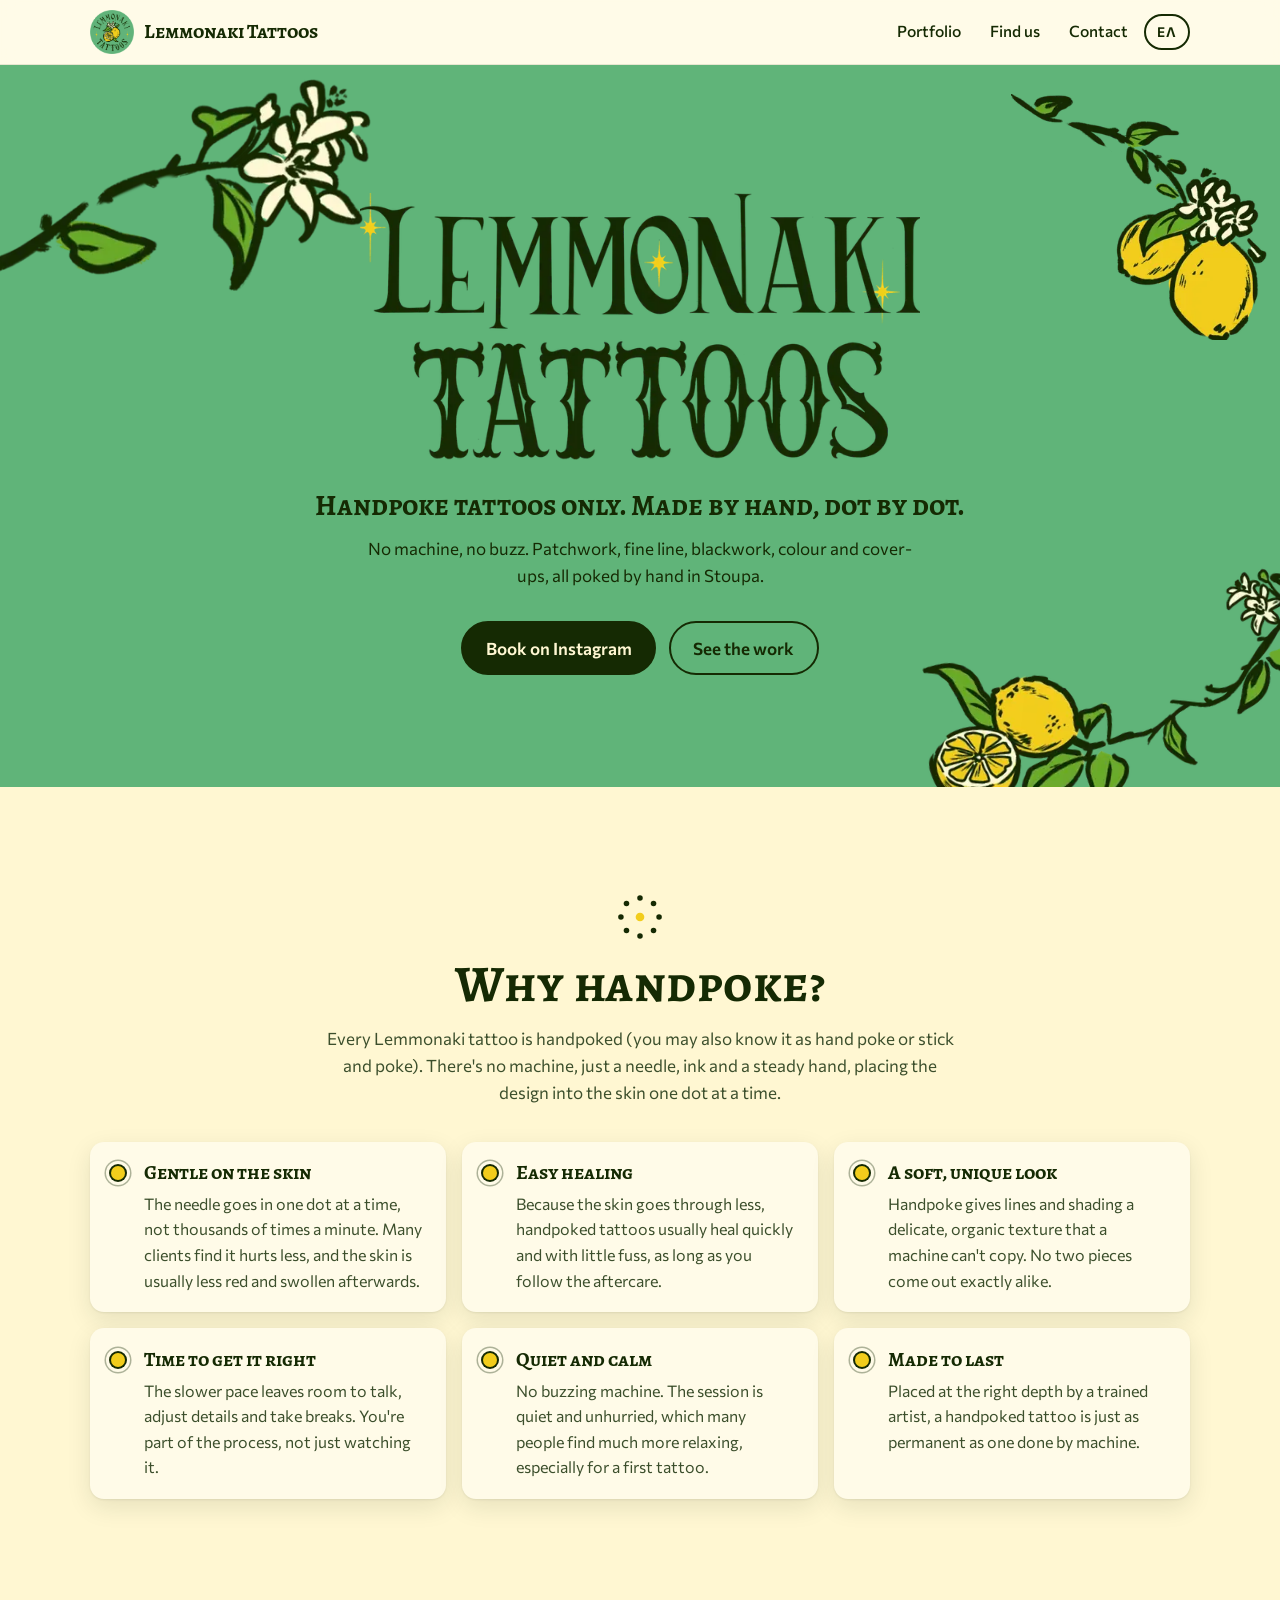
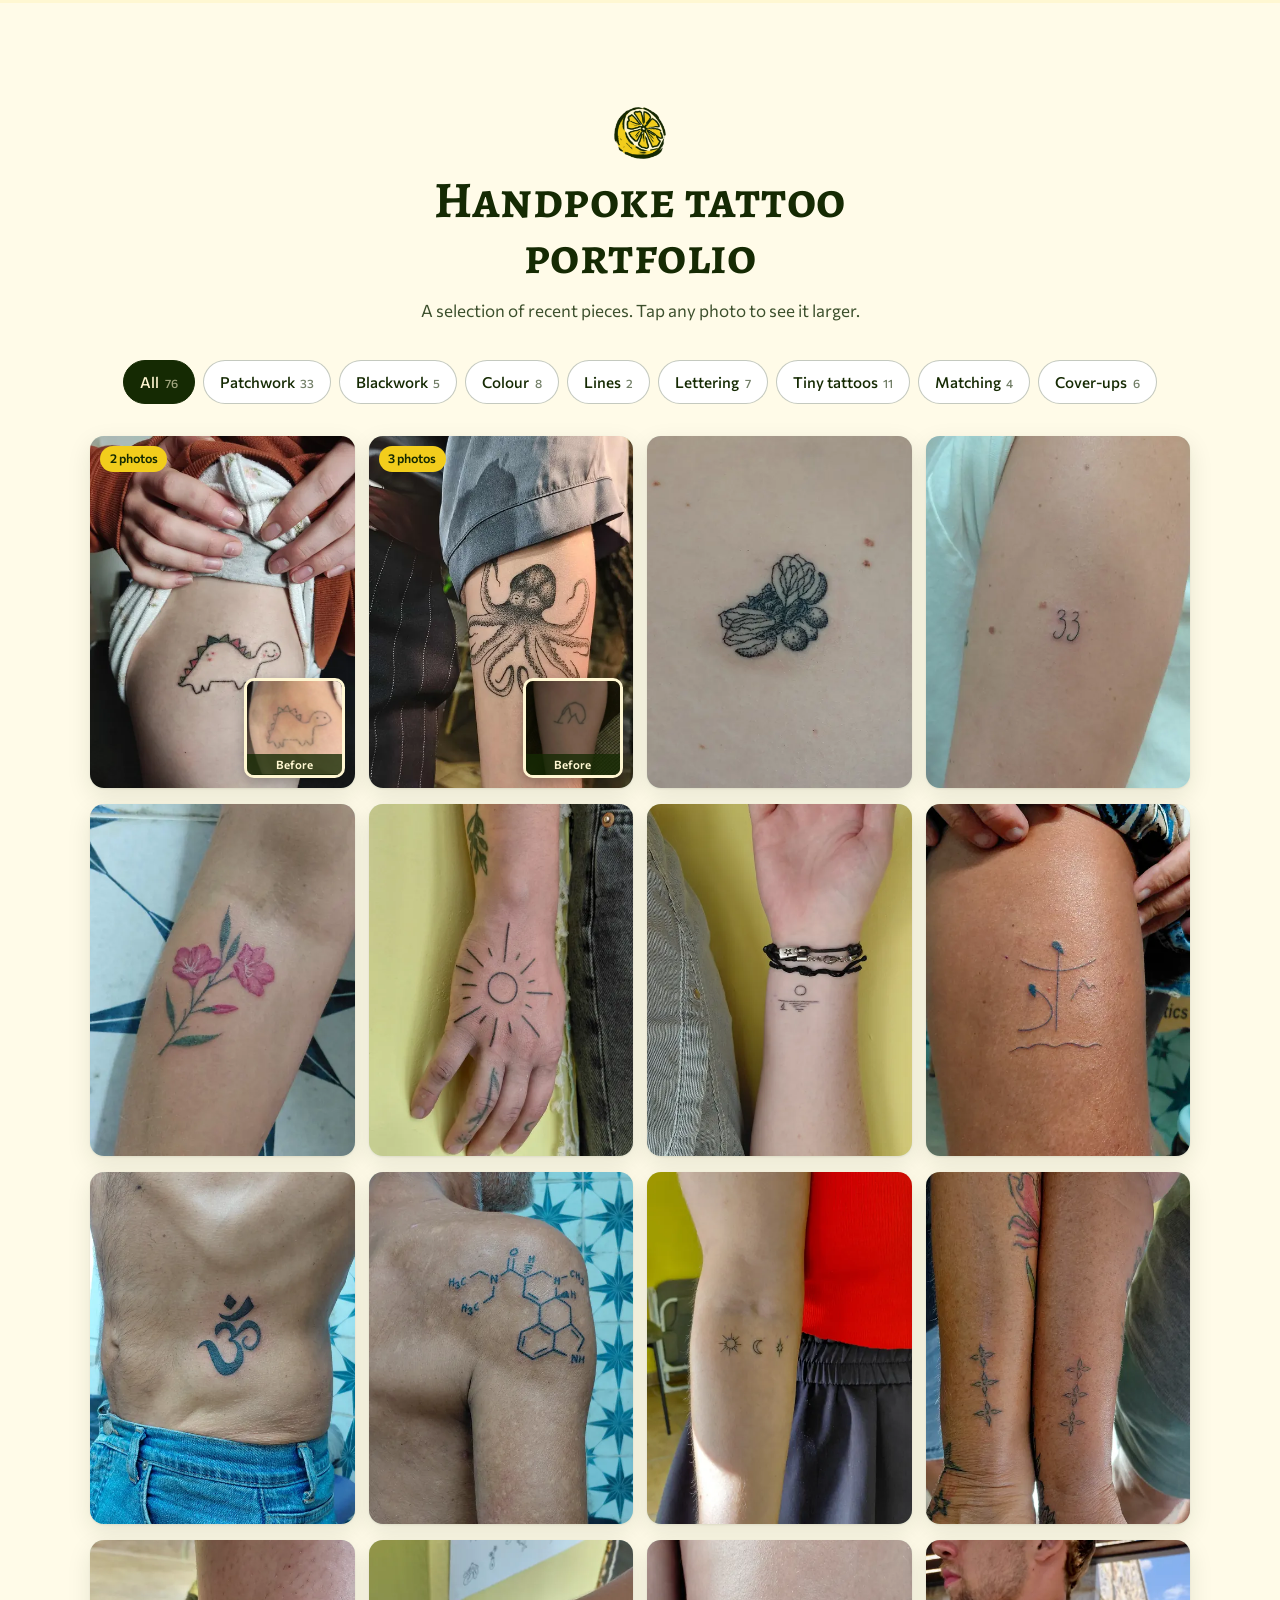
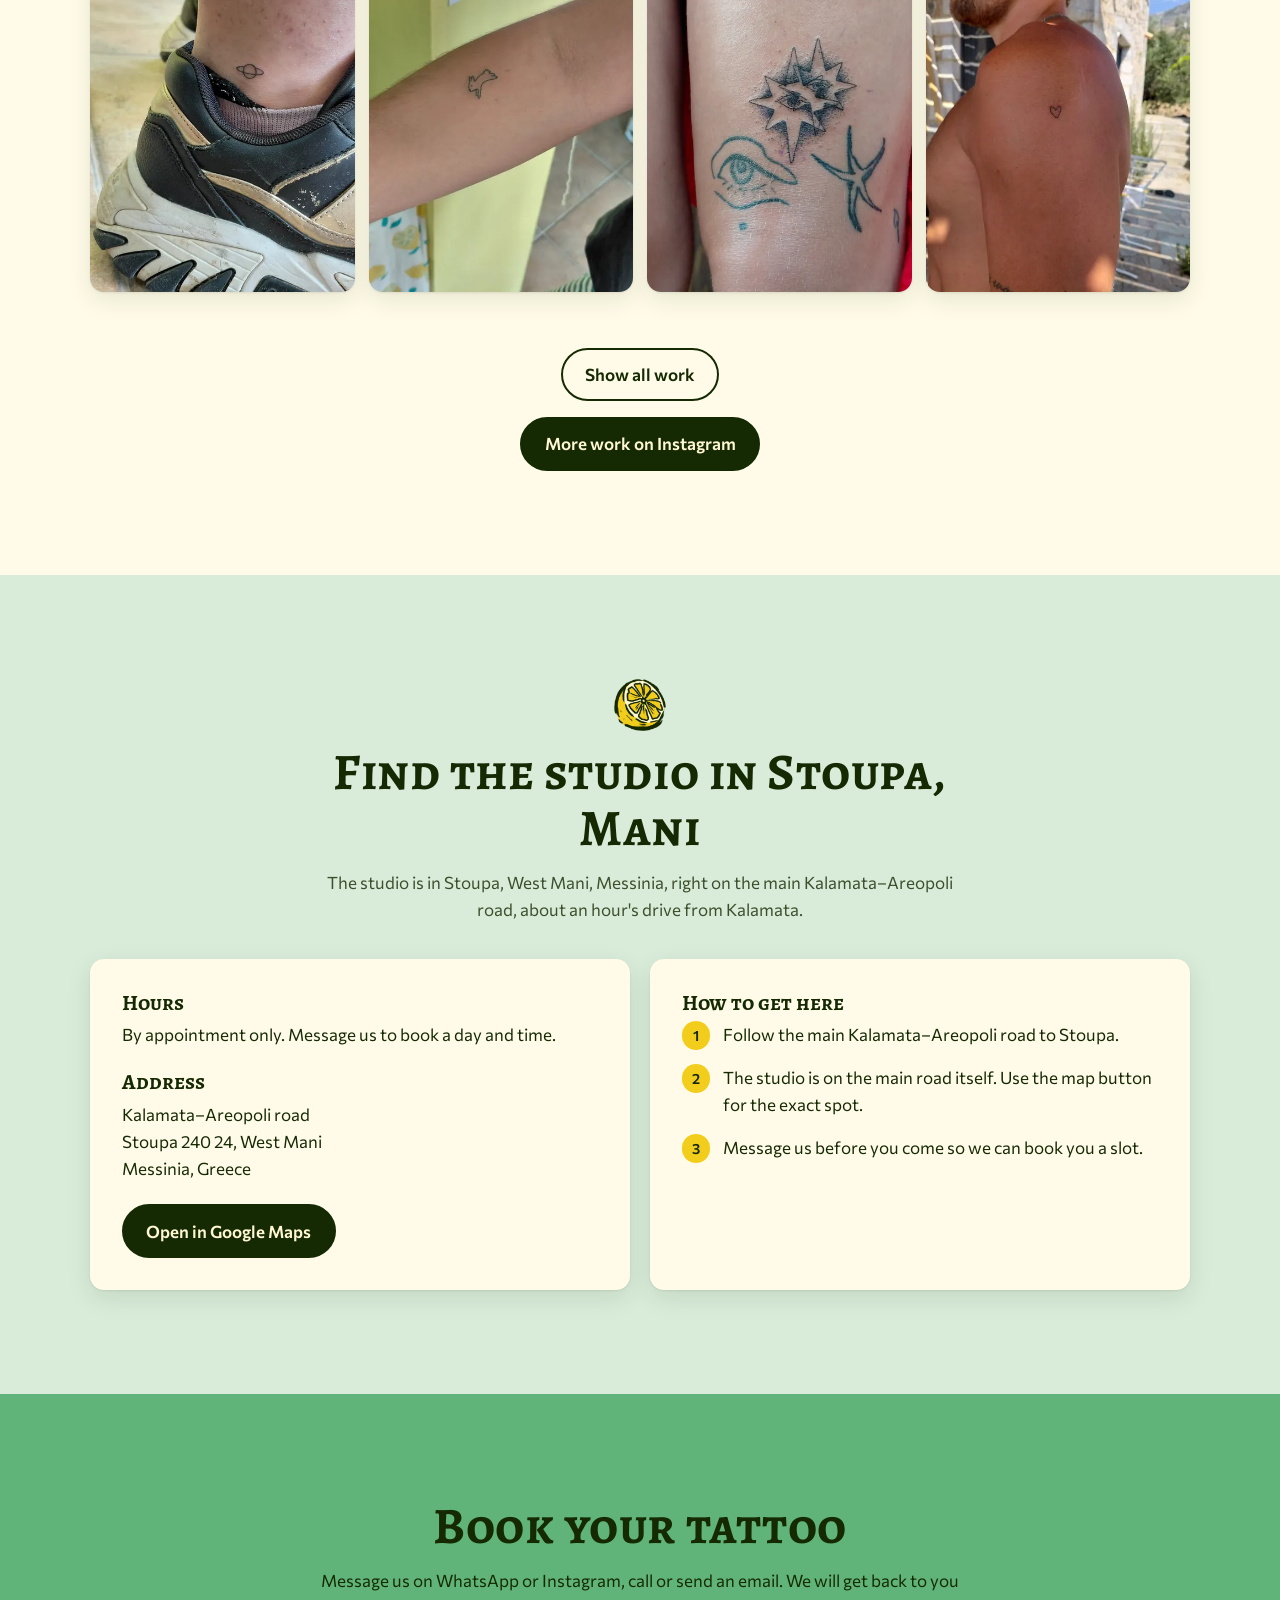
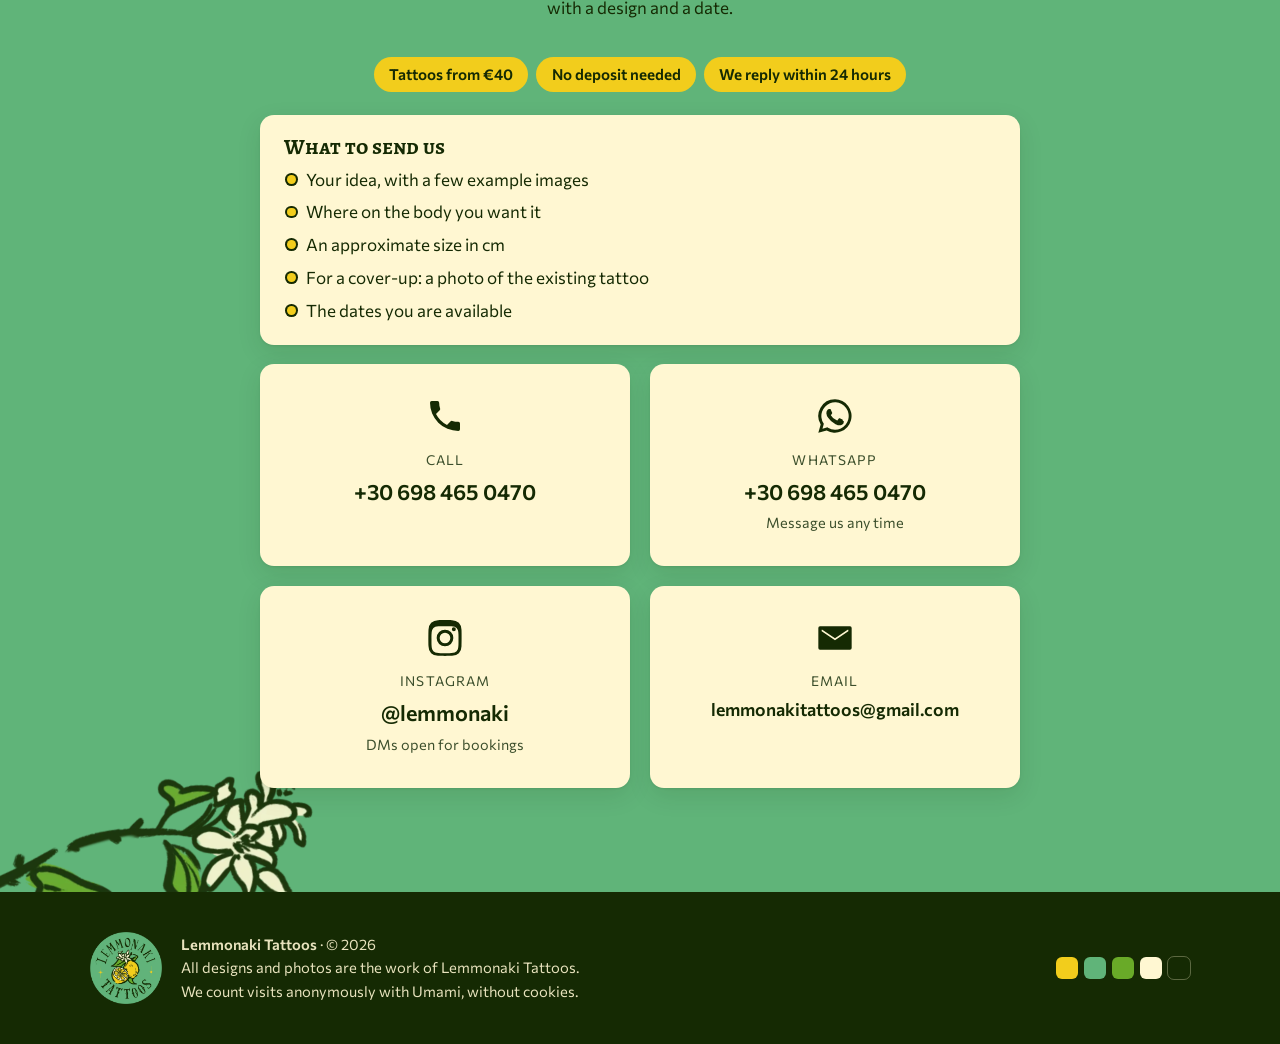
==== commit 60fa50ae: "Add quick contact bar on phones Call / WhatsApp / Instagram bar fixed to the bottom of the screen on" ====
--- a/index.html
+++ b/index.html
@@ -241,12 +241,12 @@
         </ul>
       </div>
       <div class="contact-grid">
-        <a class="contact-card" href="tel:+306984650470" data-umami-event="call">
+        <a class="contact-card" href="tel:+306984650470" data-umami-event="call" data-umami-event-place="contact">
           <svg viewBox="0 0 24 24" aria-hidden="true"><path d="M6.6 10.8a15.1 15.1 0 0 0 6.6 6.6l2.2-2.2a1 1 0 0 1 1-.25 11.4 11.4 0 0 0 3.6.57 1 1 0 0 1 1 1V20a1 1 0 0 1-1 1A17 17 0 0 1 3 4a1 1 0 0 1 1-1h3.5a1 1 0 0 1 1 1c0 1.25.2 2.45.57 3.57a1 1 0 0 1-.25 1z"/></svg>
           <span class="label">Call</span>
           <span class="value">+30 698 465 0470</span>
         </a>
-<a class="contact-card" href="https://wa.me/306984650470" rel="noopener" target="_blank" data-umami-event="whatsapp"><svg viewBox="0 0 24 24" aria-hidden="true"><path d="M12 2a10 10 0 0 0-8.6 15.1L2 22l5-1.3A10 10 0 1 0 12 2zm0 18.2a8.2 8.2 0 0 1-4.2-1.2l-.3-.2-3 .8.8-2.9-.2-.3A8.2 8.2 0 1 1 12 20.2z"/><path d="M16.6 14.2c-.3-.1-1.5-.7-1.7-.8-.2-.1-.4-.1-.6.1l-.8 1c-.1.2-.3.2-.5.1a6.7 6.7 0 0 1-3.4-2.9c-.3-.4.3-.4.7-1.3.1-.2 0-.3 0-.4l-.8-1.8c-.2-.5-.4-.4-.6-.4h-.5a1 1 0 0 0-.7.3 2.9 2.9 0 0 0-.9 2.2 5 5 0 0 0 1.1 2.7 11.4 11.4 0 0 0 4.4 3.9c1.6.7 2.3.8 3.1.6.5-.1 1.5-.6 1.7-1.2.2-.6.2-1.1.2-1.2-.1-.1-.3-.2-.6-.3z"/></svg><span class="label">WhatsApp</span><span class="value">+30 698 465 0470</span><span class="note">Message us any time</span></a>
+<a class="contact-card" href="https://wa.me/306984650470" rel="noopener" target="_blank" data-umami-event="whatsapp" data-umami-event-place="contact"><svg viewBox="0 0 24 24" aria-hidden="true"><path d="M12 2a10 10 0 0 0-8.6 15.1L2 22l5-1.3A10 10 0 1 0 12 2zm0 18.2a8.2 8.2 0 0 1-4.2-1.2l-.3-.2-3 .8.8-2.9-.2-.3A8.2 8.2 0 1 1 12 20.2z"/><path d="M16.6 14.2c-.3-.1-1.5-.7-1.7-.8-.2-.1-.4-.1-.6.1l-.8 1c-.1.2-.3.2-.5.1a6.7 6.7 0 0 1-3.4-2.9c-.3-.4.3-.4.7-1.3.1-.2 0-.3 0-.4l-.8-1.8c-.2-.5-.4-.4-.6-.4h-.5a1 1 0 0 0-.7.3 2.9 2.9 0 0 0-.9 2.2 5 5 0 0 0 1.1 2.7 11.4 11.4 0 0 0 4.4 3.9c1.6.7 2.3.8 3.1.6.5-.1 1.5-.6 1.7-1.2.2-.6.2-1.1.2-1.2-.1-.1-.3-.2-.6-.3z"/></svg><span class="label">WhatsApp</span><span class="value">+30 698 465 0470</span><span class="note">Message us any time</span></a>
         <a class="contact-card" href="https://www.instagram.com/lemmonaki/" rel="noopener" target="_blank" data-umami-event="instagram" data-umami-event-place="contact">
           <svg viewBox="0 0 24 24" aria-hidden="true"><path d="M12 7a5 5 0 1 0 0 10 5 5 0 0 0 0-10zm0 8.2a3.2 3.2 0 1 1 0-6.4 3.2 3.2 0 0 1 0 6.4zM17.3 5.5a1.2 1.2 0 1 0 0 2.4 1.2 1.2 0 0 0 0-2.4zM21.9 7.1a6 6 0 0 0-1.6-4.2A6 6 0 0 0 16.1 1.3C14.4 1.2 9.6 1.2 7.9 1.3a6 6 0 0 0-4.2 1.6A6 6 0 0 0 2.1 7.1C2 8.8 2 15.2 2.1 16.9a6 6 0 0 0 1.6 4.2 6 6 0 0 0 4.2 1.6c1.7.1 6.5.1 8.2 0a6 6 0 0 0 4.2-1.6 6 6 0 0 0 1.6-4.2c.1-1.7.1-8.1 0-9.8zm-2.2 11.7a3.3 3.3 0 0 1-1.9 1.9c-1.3.5-4.4.4-5.8.4s-4.5.1-5.8-.4a3.3 3.3 0 0 1-1.9-1.9c-.5-1.3-.4-4.4-.4-5.8s-.1-4.5.4-5.8a3.3 3.3 0 0 1 1.9-1.9C7.5 4.8 10.6 4.9 12 4.9s4.5-.1 5.8.4a3.3 3.3 0 0 1 1.9 1.9c.5 1.3.4 4.4.4 5.8s.1 4.5-.4 5.8z"/></svg>
           <span class="label">Instagram</span>
@@ -277,6 +277,12 @@
   <button type="button" class="lb-btn lb-next" data-act="next" aria-label="Next photo">›</button>
 </dialog>
 
+<nav class="quickbar" aria-label="Quick contact">
+  <a href="tel:+306984650470" data-umami-event="call" data-umami-event-place="bar"><svg viewBox="0 0 24 24" aria-hidden="true"><path d="M6.6 10.8a15.1 15.1 0 0 0 6.6 6.6l2.2-2.2a1 1 0 0 1 1-.25 11.4 11.4 0 0 0 3.6.57 1 1 0 0 1 1 1V20a1 1 0 0 1-1 1A17 17 0 0 1 3 4a1 1 0 0 1 1-1h3.5a1 1 0 0 1 1 1c0 1.25.2 2.45.57 3.57a1 1 0 0 1-.25 1z"/></svg><span>Call</span></a>
+  <a href="https://wa.me/306984650470" rel="noopener" target="_blank" data-umami-event="whatsapp" data-umami-event-place="bar"><svg viewBox="0 0 24 24" aria-hidden="true"><path d="M12 2a10 10 0 0 0-8.6 15.1L2 22l5-1.3A10 10 0 1 0 12 2zm0 18.2a8.2 8.2 0 0 1-4.2-1.2l-.3-.2-3 .8.8-2.9-.2-.3A8.2 8.2 0 1 1 12 20.2z"/><path d="M16.6 14.2c-.3-.1-1.5-.7-1.7-.8-.2-.1-.4-.1-.6.1l-.8 1c-.1.2-.3.2-.5.1a6.7 6.7 0 0 1-3.4-2.9c-.3-.4.3-.4.7-1.3.1-.2 0-.3 0-.4l-.8-1.8c-.2-.5-.4-.4-.6-.4h-.5a1 1 0 0 0-.7.3 2.9 2.9 0 0 0-.9 2.2 5 5 0 0 0 1.1 2.7 11.4 11.4 0 0 0 4.4 3.9c1.6.7 2.3.8 3.1.6.5-.1 1.5-.6 1.7-1.2.2-.6.2-1.1.2-1.2-.1-.1-.3-.2-.6-.3z"/></svg><span>WhatsApp</span></a>
+  <a href="https://www.instagram.com/lemmonaki/" rel="noopener" target="_blank" data-umami-event="instagram" data-umami-event-place="bar"><svg viewBox="0 0 24 24" aria-hidden="true"><path d="M12 7a5 5 0 1 0 0 10 5 5 0 0 0 0-10zm0 8.2a3.2 3.2 0 1 1 0-6.4 3.2 3.2 0 0 1 0 6.4zM17.3 5.5a1.2 1.2 0 1 0 0 2.4 1.2 1.2 0 0 0 0-2.4zM21.9 7.1a6 6 0 0 0-1.6-4.2A6 6 0 0 0 16.1 1.3C14.4 1.2 9.6 1.2 7.9 1.3a6 6 0 0 0-4.2 1.6A6 6 0 0 0 2.1 7.1C2 8.8 2 15.2 2.1 16.9a6 6 0 0 0 1.6 4.2 6 6 0 0 0 4.2 1.6c1.7.1 6.5.1 8.2 0a6 6 0 0 0 4.2-1.6 6 6 0 0 0 1.6-4.2c.1-1.7.1-8.1 0-9.8zm-2.2 11.7a3.3 3.3 0 0 1-1.9 1.9c-1.3.5-4.4.4-5.8.4s-4.5.1-5.8-.4a3.3 3.3 0 0 1-1.9-1.9c-.5-1.3-.4-4.4-.4-5.8s-.1-4.5.4-5.8a3.3 3.3 0 0 1 1.9-1.9C7.5 4.8 10.6 4.9 12 4.9s4.5-.1 5.8.4a3.3 3.3 0 0 1 1.9 1.9c.5 1.3.4 4.4.4 5.8s.1 4.5-.4 5.8z"/></svg><span>Instagram</span></a>
+</nav>
+
 <script src="assets/js/main.js" defer></script>
 </body>
 </html>
--- a/assets/css/style.css
+++ b/assets/css/style.css
@@ -266,8 +266,35 @@
   border-radius: 50%; background: var(--yellow); box-shadow: 0 0 0 2px var(--ink);
 }
 
+/* ---------- quick contact bar (phones only) ---------- */
+.quickbar { display: none; }
+@media (max-width: 720px) {
+  .quickbar {
+    position: fixed; z-index: 50; left: 0; right: 0; bottom: 0;
+    display: grid; grid-auto-flow: column; grid-auto-columns: 1fr;
+    padding: .35rem .5rem calc(.35rem + env(safe-area-inset-bottom, 0px));
+    background: var(--ink); box-shadow: 0 -4px 16px rgba(21, 42, 3, .18);
+    transition: transform .25s ease;
+  }
+  .quickbar.is-hidden { transform: translateY(110%); }
+  .quickbar a {
+    display: flex; flex-direction: column; align-items: center; gap: .15rem;
+    padding: .3rem; border-radius: 10px; color: var(--cream); text-decoration: none;
+    font-size: .8rem; font-weight: 600;
+  }
+  .quickbar a:active { background: rgba(255, 247, 210, .12); }
+  .quickbar svg { width: 24px; height: 24px; fill: var(--yellow); }
+}
+@media (max-width: 720px) and (prefers-reduced-motion: reduce) {
+  .quickbar { transition: none; }
+}
+
 /* ---------- footer ---------- */
 .footer { background: var(--ink); color: var(--cream); padding-block: 2.5rem calc(2.5rem + env(safe-area-inset-bottom, 0px)); }
+@media (max-width: 720px) {
+  /* room for the quick contact bar */
+  .footer { padding-bottom: calc(2.5rem + 3.9rem + env(safe-area-inset-bottom, 0px)); }
+}
 .footer-inner { display: flex; flex-wrap: wrap; align-items: center; gap: 1.2rem; }
 .footer p { margin: 0; flex: 1 1 240px; font-size: .92rem; opacity: .9; }
 .palette { display: flex; gap: 6px; }
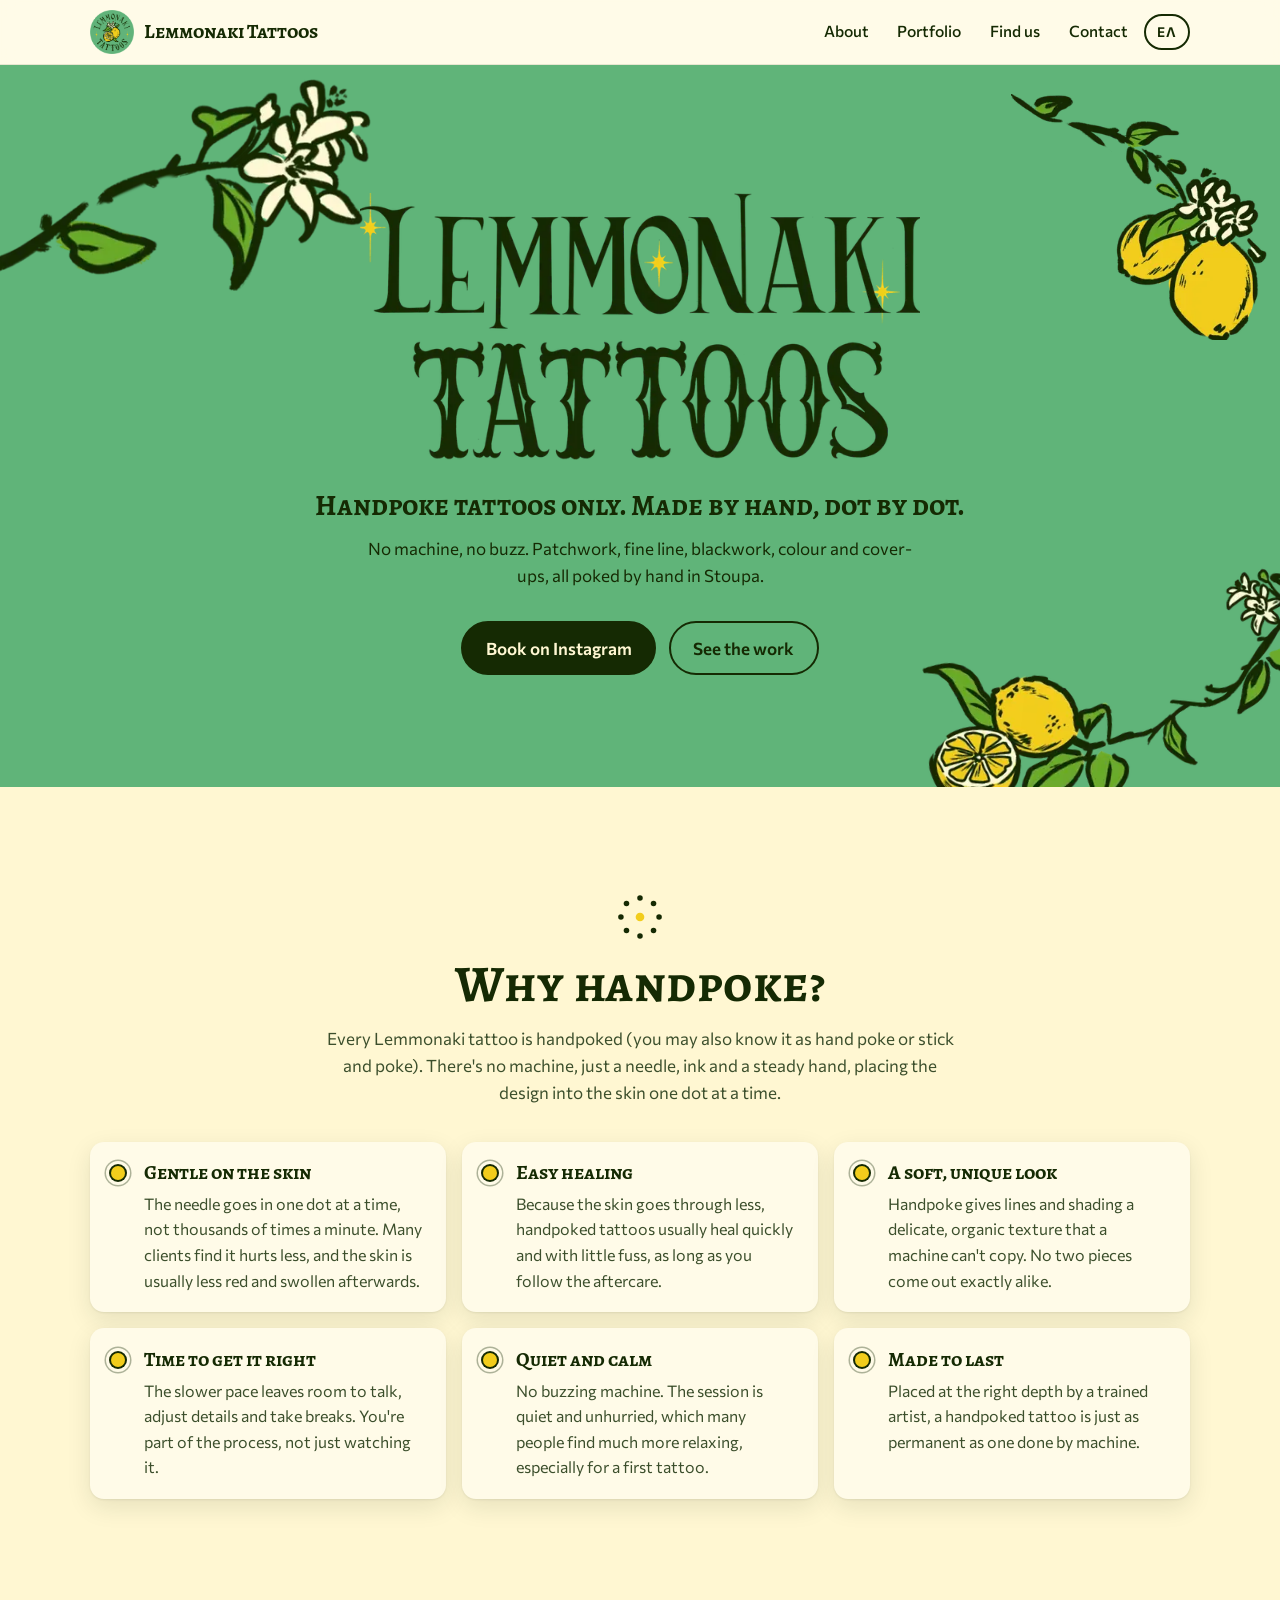
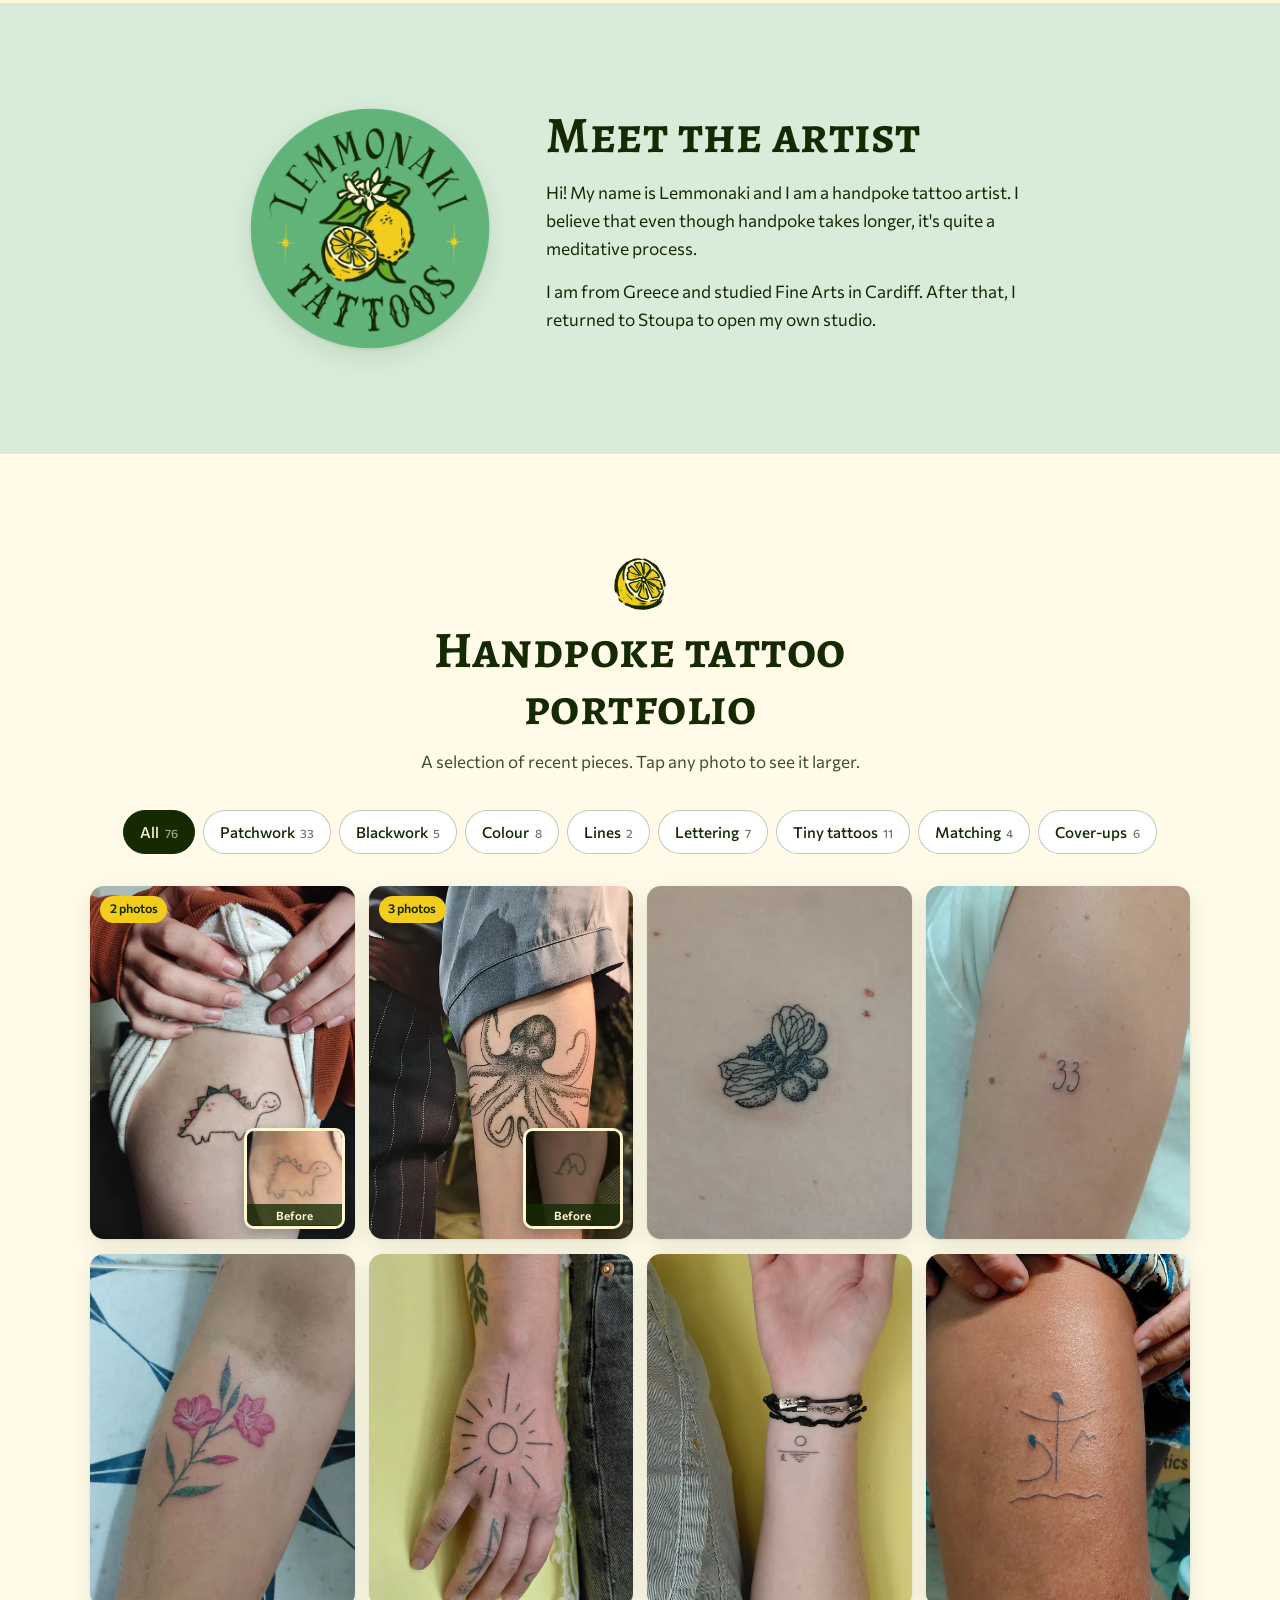
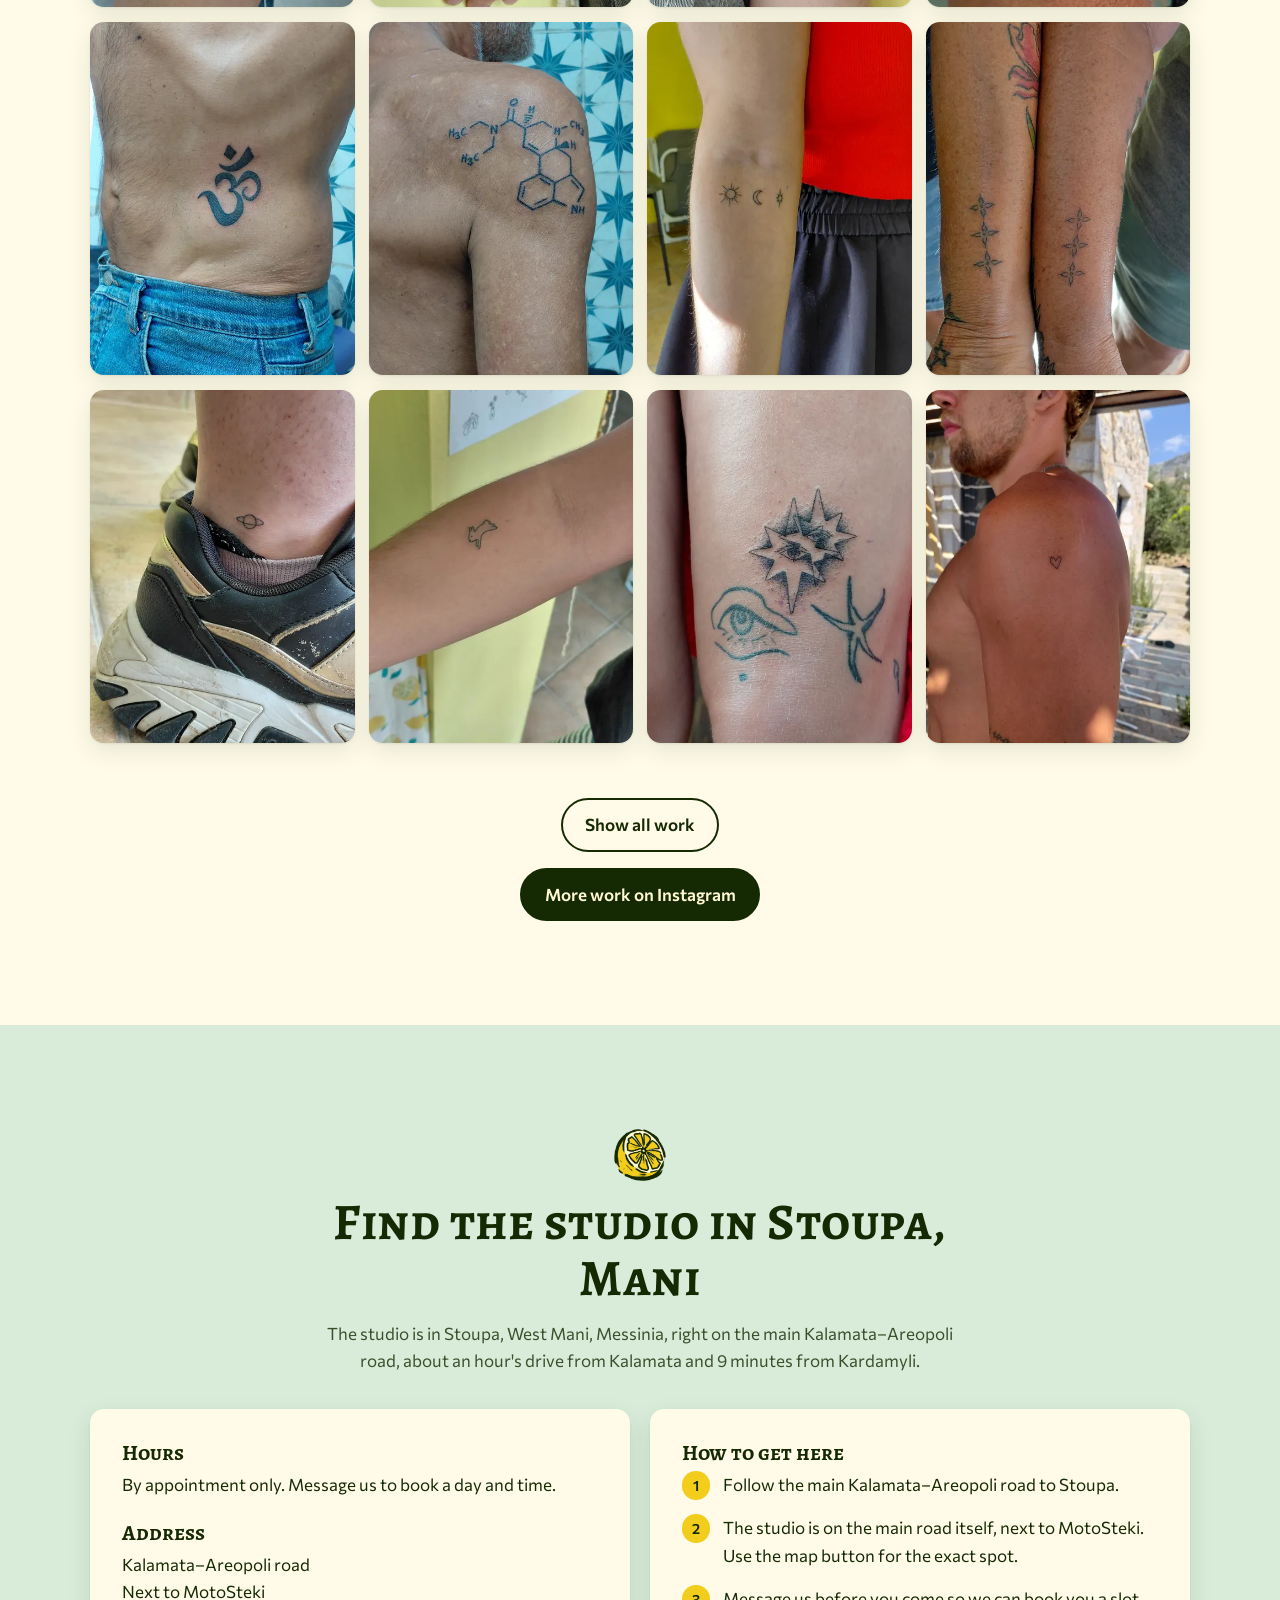
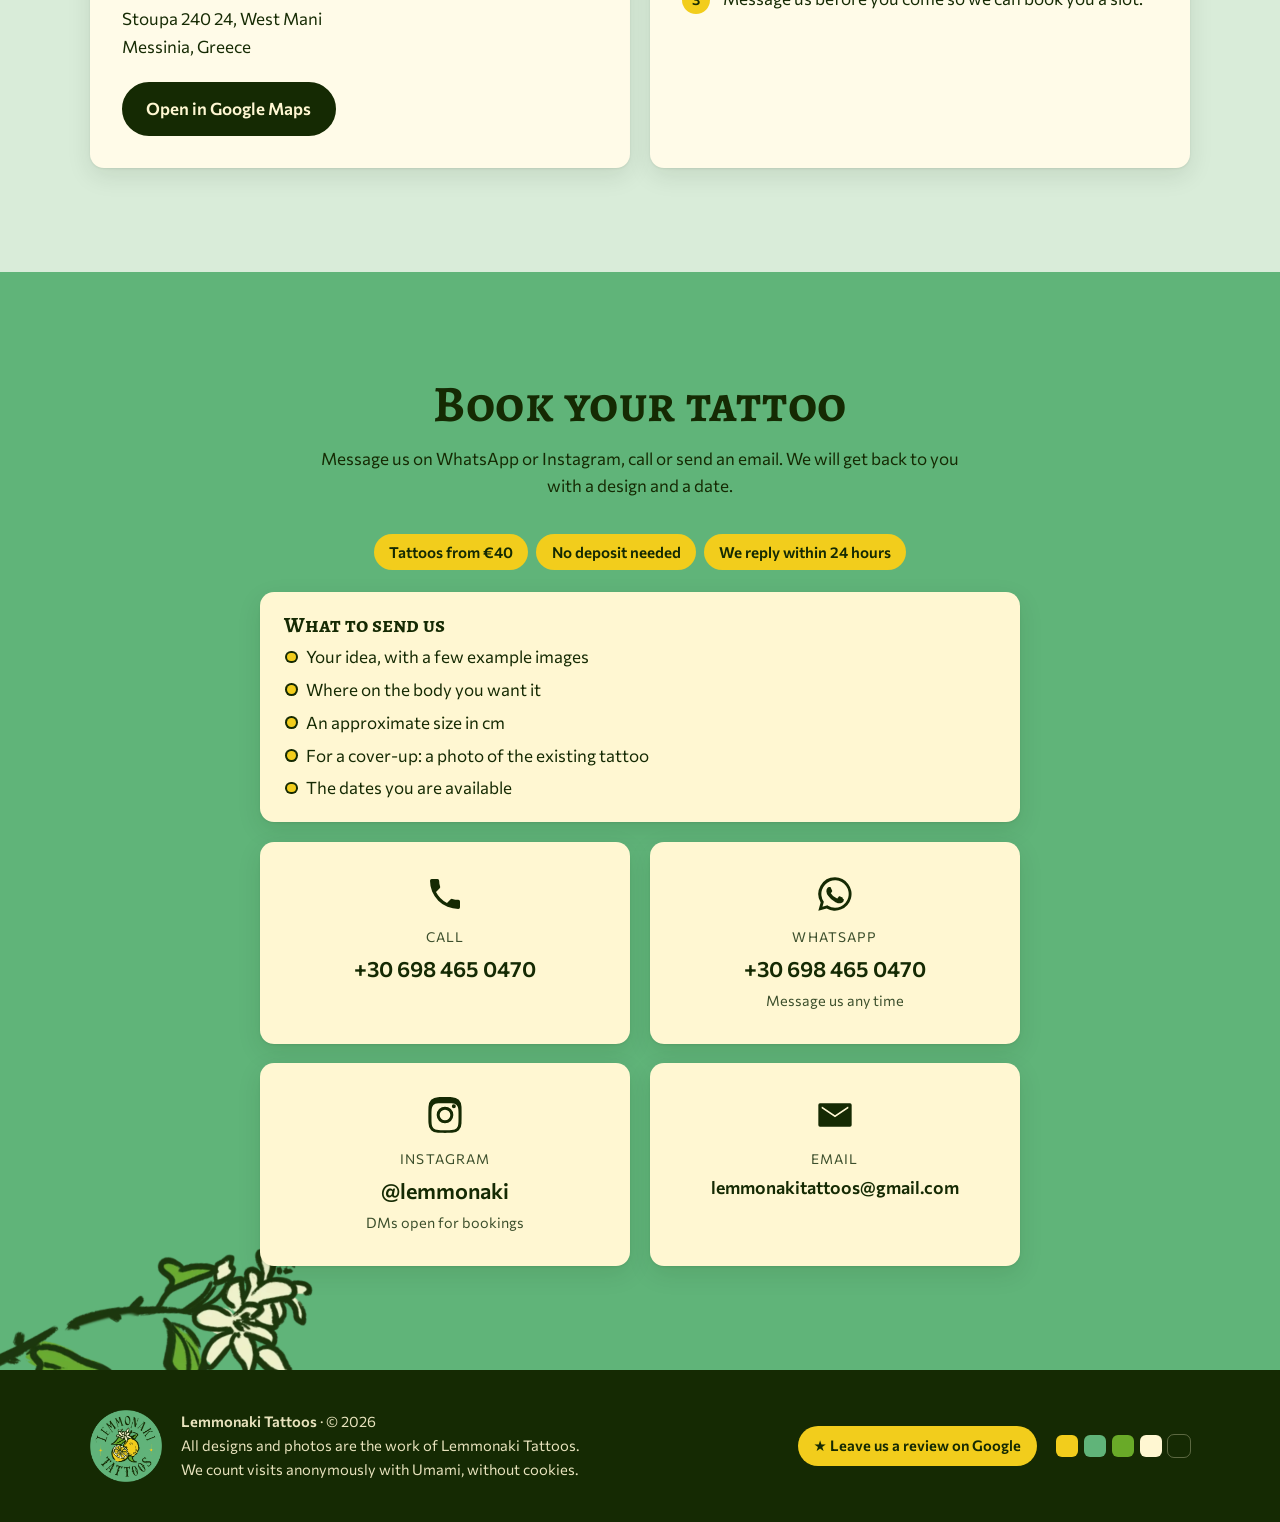
==== commit 4007649e: "Add About section, landmark, Kardamyli time and review link - About / Γνωριμία section with the arti" ====
--- a/index.html
+++ b/index.html
@@ -42,6 +42,7 @@
       <span>Lemmonaki Tattoos</span>
     </a>
     <nav aria-label="Main">
+      <a href="#about">About</a>
       <a href="#work">Portfolio</a>
       <a href="#visit">Find us</a>
       <a href="#contact">Contact</a>
@@ -87,6 +88,17 @@
 <li><h3>Quiet and calm</h3><p>No buzzing machine. The session is quiet and unhurried, which many people find much more relaxing, especially for a first tattoo.</p></li>
 <li><h3>Made to last</h3><p>Placed at the right depth by a trained artist, a handpoked tattoo is just as permanent as one done by machine.</p></li>
       </ul>
+    </div>
+  </section>
+
+  <section id="about" class="section about">
+    <div class="wrap about-inner">
+      <img class="about-mark" src="assets/img/logo-round.webp" width="240" height="240" alt="" loading="lazy">
+      <div class="about-text">
+        <h2>Meet the artist</h2>
+<p>Hi! My name is Lemmonaki and I am a handpoke tattoo artist. I believe that even though handpoke takes longer, it&#x27;s quite a meditative process.</p>
+<p>I am from Greece and studied Fine Arts in Cardiff. After that, I returned to Stoupa to open my own studio.</p>
+      </div>
     </div>
   </section>
 
@@ -196,21 +208,21 @@
       <header class="section-head">
         <img class="ornament" src="assets/img/lemon-slice.webp" width="56" height="56" alt="">
         <h2>Find the studio in Stoupa, Mani</h2>
-        <p>The studio is in Stoupa, West Mani, Messinia, right on the main Kalamata–Areopoli road, about an hour&#x27;s drive from Kalamata.</p>
+        <p>The studio is in Stoupa, West Mani, Messinia, right on the main Kalamata–Areopoli road, about an hour&#x27;s drive from Kalamata and 9 minutes from Kardamyli.</p>
       </header>
       <div class="visit-grid">
         <div class="card">
           <h3>Hours</h3>
 <p class="by-appointment">By appointment only. Message us to book a day and time.</p>
           <h3>Address</h3>
-          <address>Kalamata–Areopoli road<br>Stoupa 240 24, West Mani<br>Messinia, Greece</address>
+          <address>Kalamata–Areopoli road<br>Next to MotoSteki<br>Stoupa 240 24, West Mani<br>Messinia, Greece</address>
           <a class="btn btn-dark" href="https://maps.app.goo.gl/YVg3DQzfwNBqYdTr5" rel="noopener" target="_blank" data-umami-event="maps">Open in Google Maps</a>
         </div>
         <div class="card">
           <h3>How to get here</h3>
           <ol class="steps">
 <li>Follow the main Kalamata–Areopoli road to Stoupa.</li>
-<li>The studio is on the main road itself. Use the map button for the exact spot.</li>
+<li>The studio is on the main road itself, next to MotoSteki. Use the map button for the exact spot.</li>
 <li>Message us before you come so we can book you a slot.</li>
           </ol>
         </div>
@@ -263,6 +275,7 @@
   <div class="wrap footer-inner">
     <img src="assets/img/logo-round.webp" width="72" height="72" alt="" loading="lazy">
     <p><strong>Lemmonaki Tattoos</strong> · © 2026<br>All designs and photos are the work of Lemmonaki Tattoos.<br>We count visits anonymously with Umami, without cookies.</p>
+    <a class="review-link" href="https://g.page/r/CSo4h5Y5veAREBM/review" rel="noopener" target="_blank" data-umami-event="review"><span aria-hidden="true">★</span> Leave us a review on Google</a>
     <div class="palette" aria-hidden="true"><i></i><i></i><i></i><i></i><i></i></div>
   </div>
 </footer>
--- a/assets/css/style.css
+++ b/assets/css/style.css
@@ -80,6 +80,10 @@
   .lang { margin-left: auto; }
   .topbar nav { order: 3; width: 100%; margin-left: 0; justify-content: space-around; gap: .5rem; }
   .topbar nav a { font-size: .92rem; padding: .55rem .2rem .5rem; }
+}
+@media (max-width: 360px) {
+  .topbar nav { gap: .2rem; }
+  .topbar nav a { font-size: .8rem; white-space: nowrap; }
 }
 
 /* ---------- buttons ---------- */
@@ -229,6 +233,17 @@
   background: var(--yellow); font-weight: 700; display: grid; place-items: center; font-size: .9rem;
 }
 
+/* ---------- about ---------- */
+.about { background: var(--sage-light); }
+.about-inner { display: flex; align-items: center; gap: clamp(1.5rem, 5vw, 3.5rem); max-width: 860px; }
+.about-mark { flex: none; width: clamp(160px, 24vw, 240px); height: auto; border-radius: 50%; box-shadow: var(--shadow); }
+.about-text h2 { margin-bottom: 1rem; }
+.about-text p { font-size: 1.08rem; }
+.about-text p + p { margin-top: .9rem; }
+@media (max-width: 640px) {
+  .about-inner { flex-direction: column; text-align: center; }
+}
+
 /* ---------- contact ---------- */
 .contact { position: relative; overflow: hidden; background: var(--sage); }
 .contact .section-head p { color: var(--ink); }
@@ -297,6 +312,11 @@
 }
 .footer-inner { display: flex; flex-wrap: wrap; align-items: center; gap: 1.2rem; }
 .footer p { margin: 0; flex: 1 1 240px; font-size: .92rem; opacity: .9; }
+.review-link {
+  color: var(--ink); background: var(--yellow); text-decoration: none; font-weight: 600; font-size: .92rem;
+  padding: .5rem 1rem; border-radius: 999px; white-space: nowrap;
+}
+.review-link:hover { background: var(--cream); }
 .palette { display: flex; gap: 6px; }
 .palette i { width: 22px; height: 22px; border-radius: 6px; }
 .palette i:nth-child(1) { background: var(--yellow); }
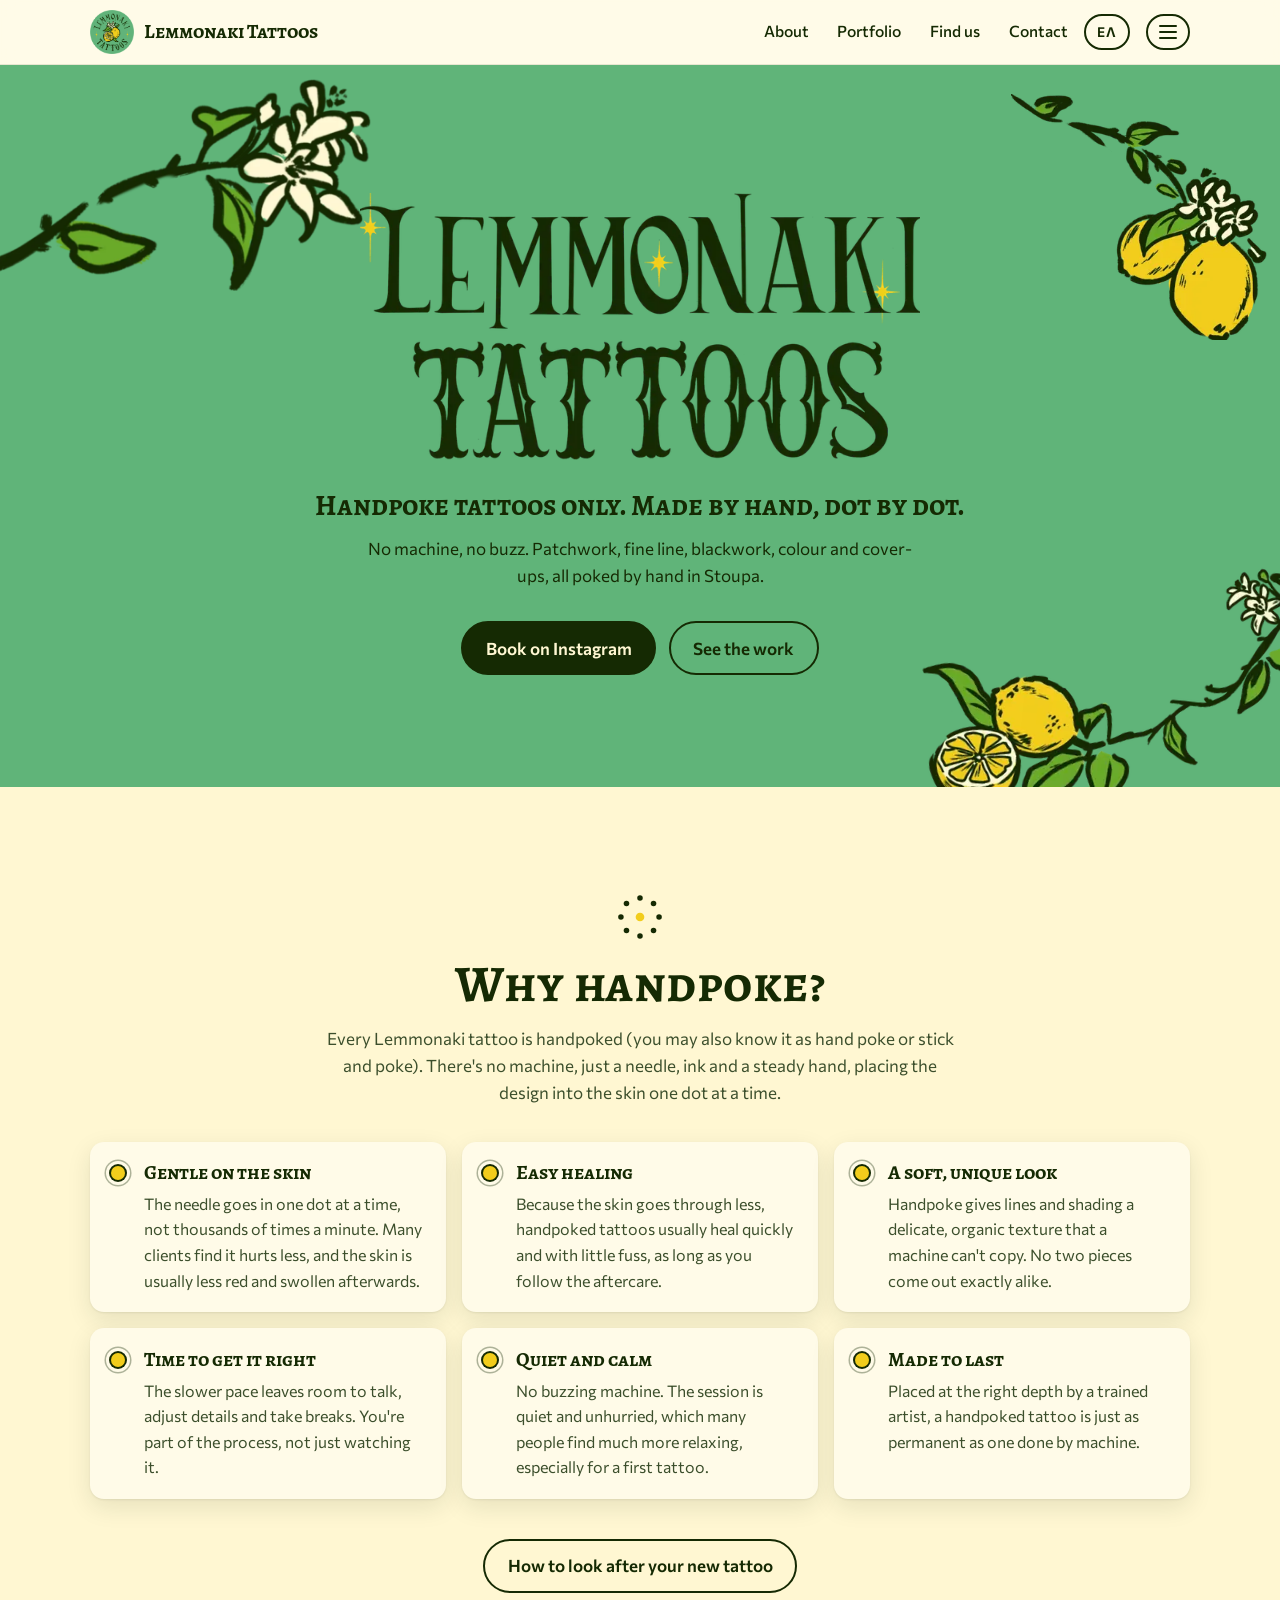
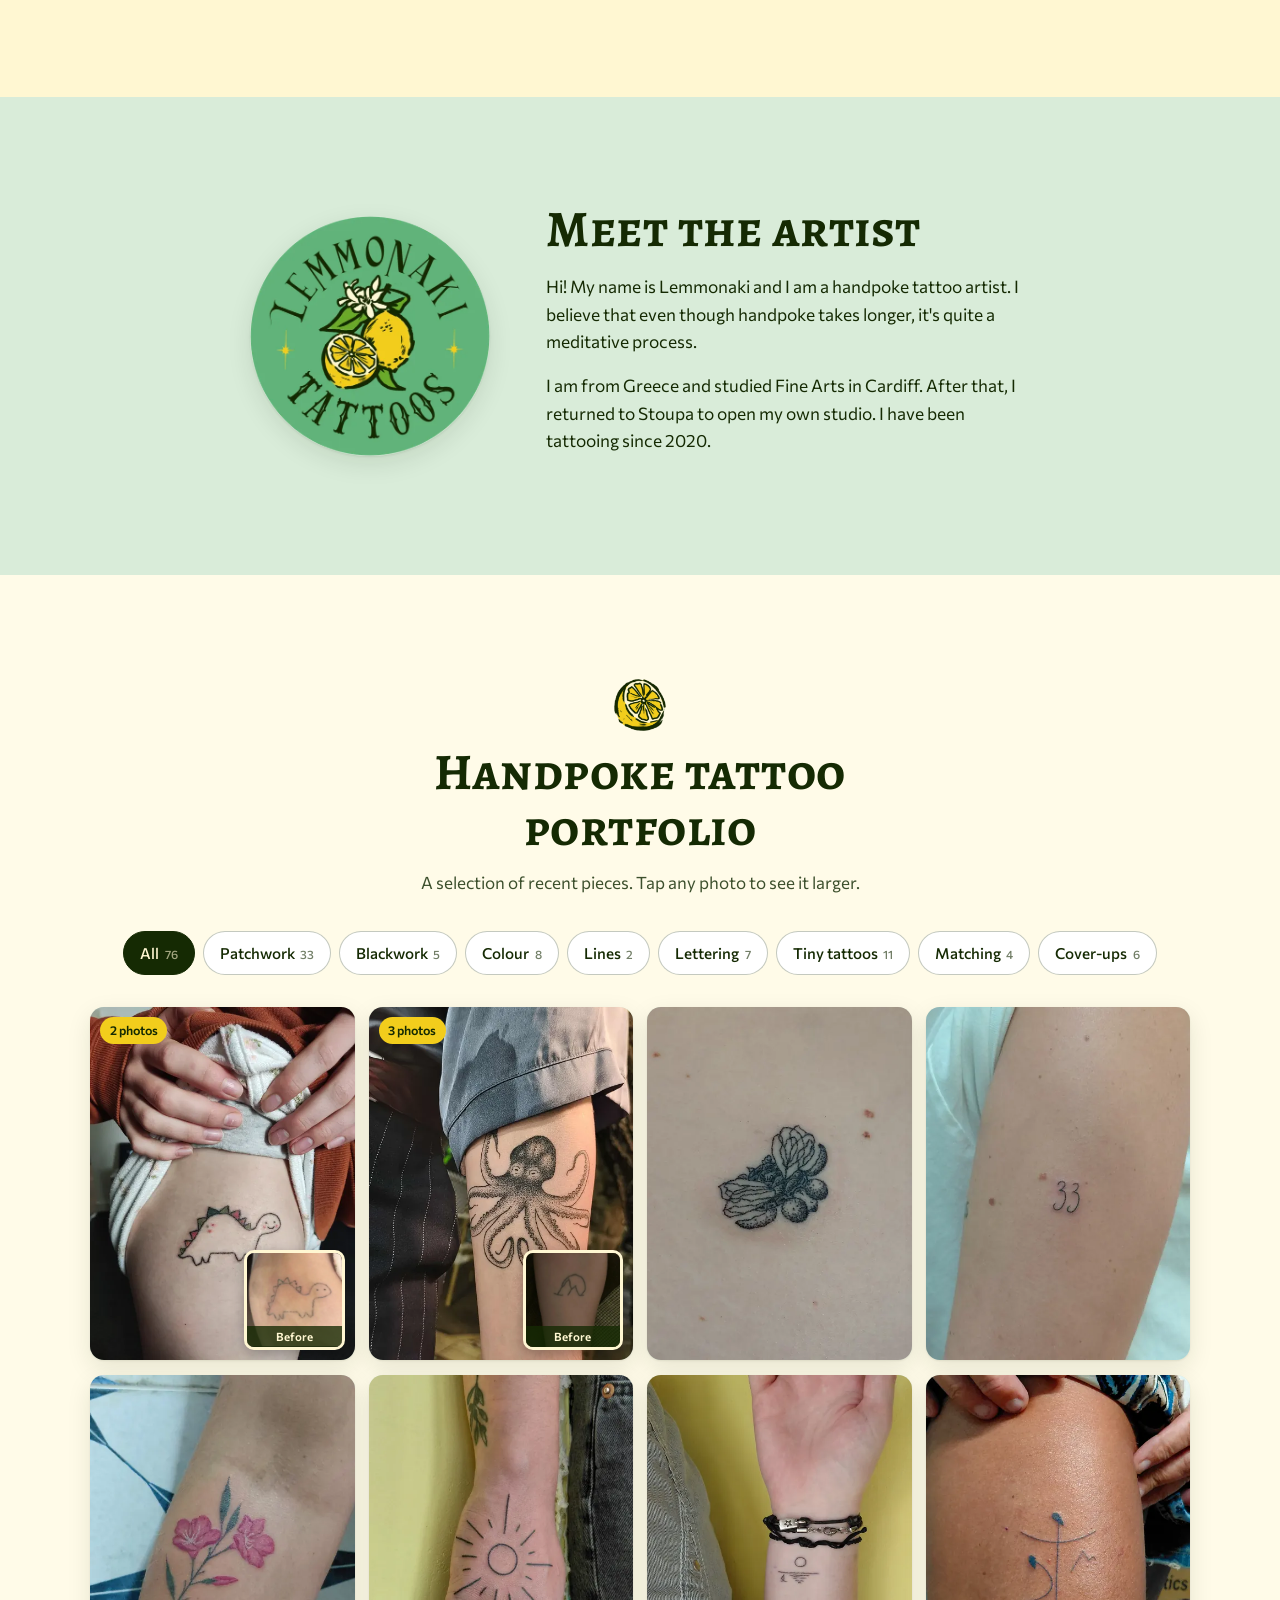
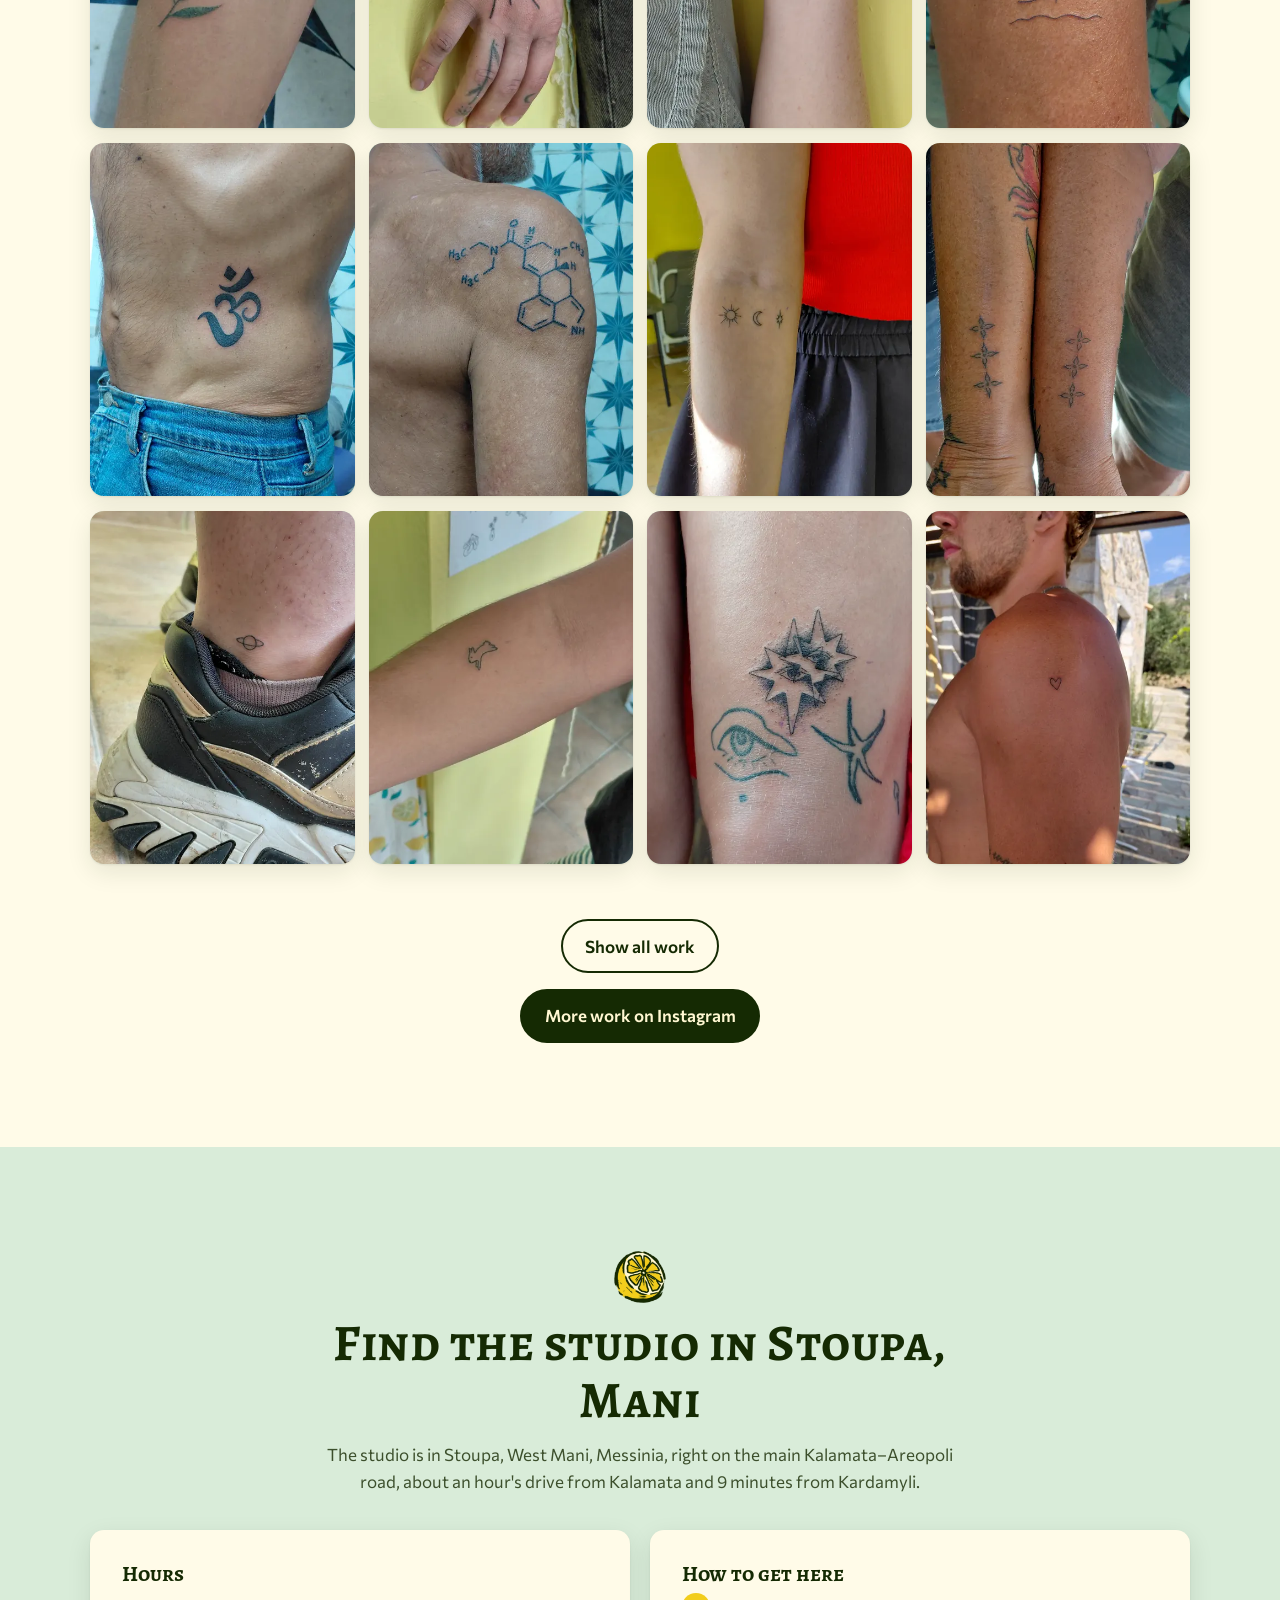
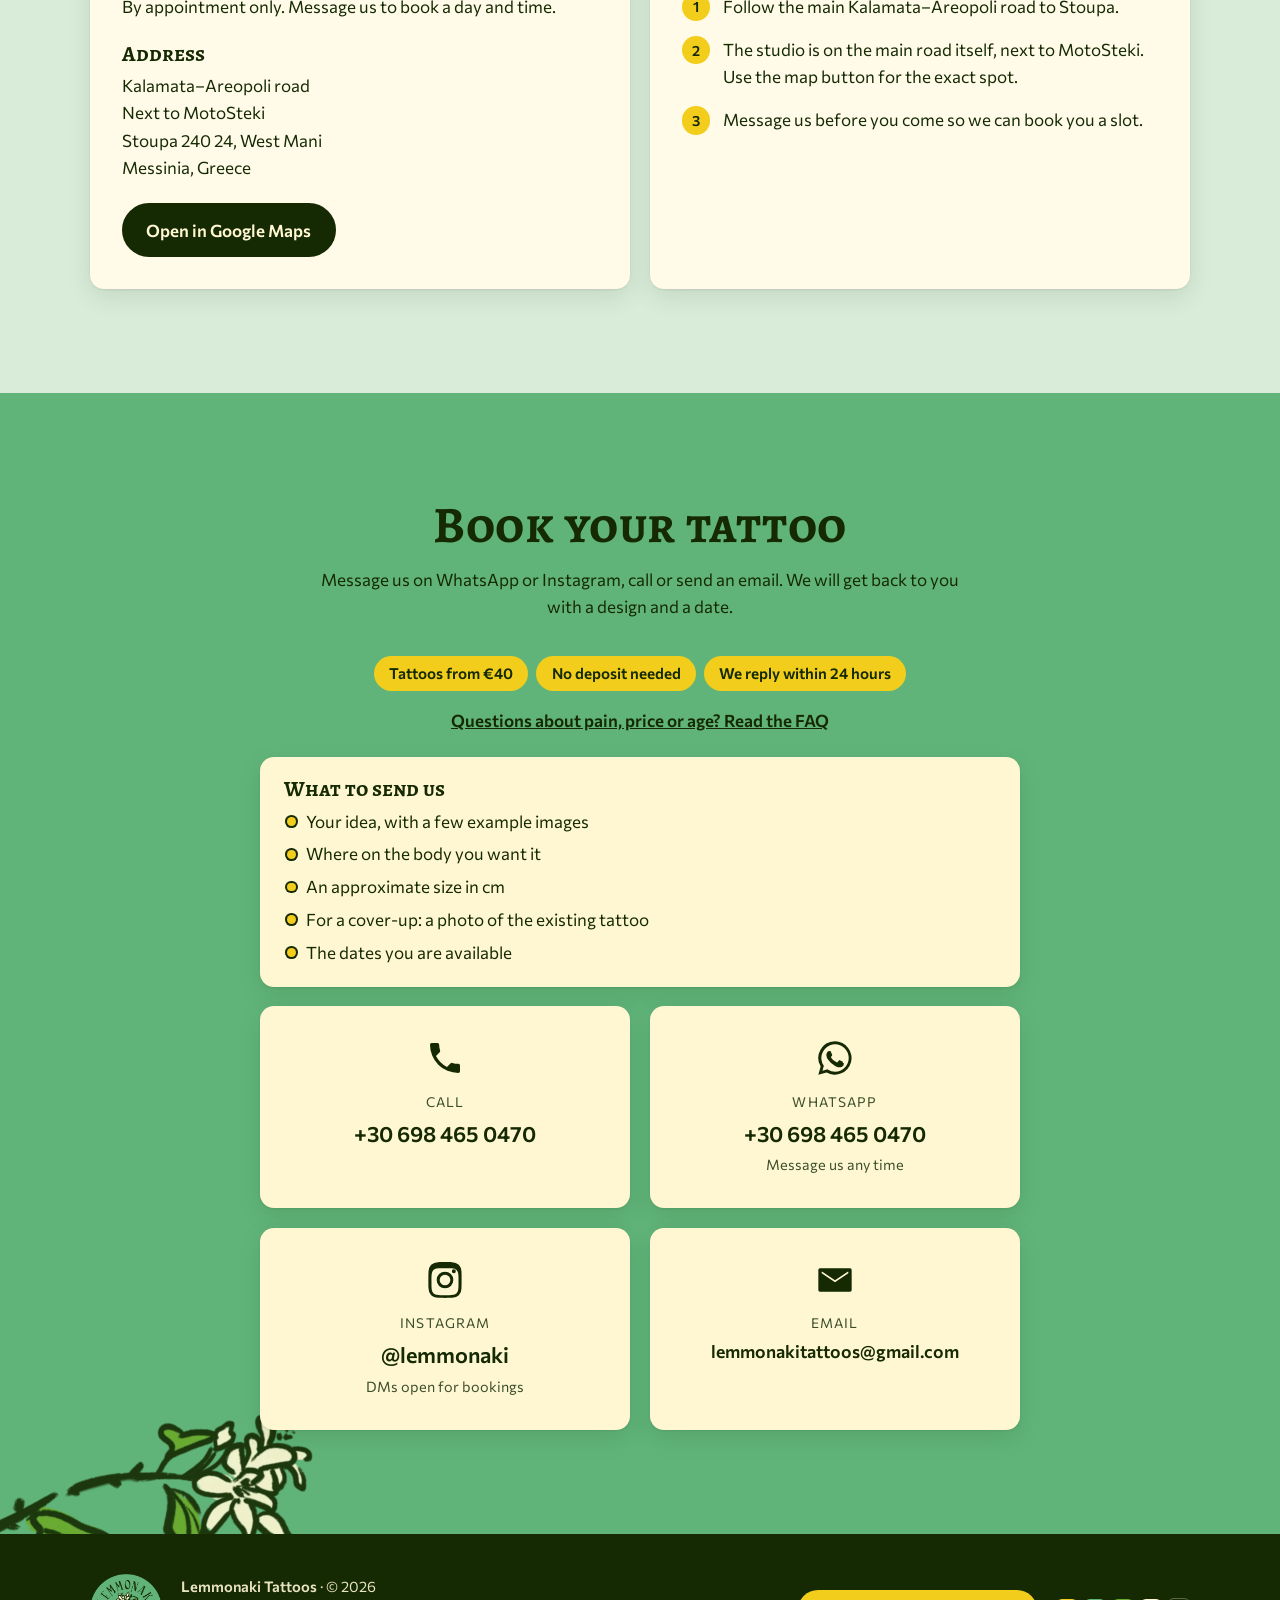
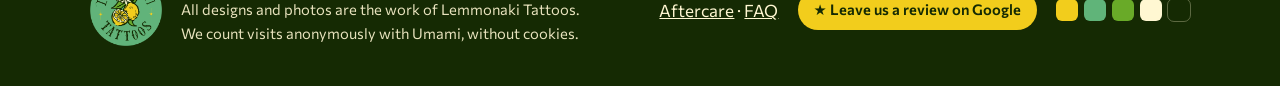
==== commit 777af7ad: "Add aftercare and FAQ pages and a menu - /aftercare/ and /faq/ in English and Greek, with breadcrumb" ====
--- a/index.html
+++ b/index.html
@@ -35,19 +35,37 @@
 <body>
 <a class="skip" href="#work">Skip to content</a>
 
+
 <header class="topbar">
   <div class="wrap topbar-inner">
     <a class="brand" href="#top" aria-label="Lemmonaki Tattoos">
       <img src="assets/img/logo-round.webp" width="48" height="48" alt="">
       <span>Lemmonaki Tattoos</span>
     </a>
-    <nav aria-label="Main">
+    <nav class="main-nav" aria-label="Main">
       <a href="#about">About</a>
       <a href="#work">Portfolio</a>
       <a href="#visit">Find us</a>
       <a href="#contact">Contact</a>
     </nav>
     <div class="lang"><a class="lang-btn" href="el/" hreflang="el" lang="el" data-umami-event="language" data-umami-event-to="el" title="Ελληνικά">ΕΛ<span class="visually-hidden"> Ελληνικά</span></a></div>
+    <details class="menu">
+      <summary aria-label="Menu" title="Menu"><span class="burger" aria-hidden="true"><i></i><i></i><i></i></span></summary>
+      <nav class="menu-panel" aria-label="Menu">
+        <ul>
+          <li><a href="#top">Home</a></li>
+          <li><a href="#about">About</a></li>
+          <li><a href="#work">Portfolio</a></li>
+          <li><a href="#visit">Find us</a></li>
+          <li><a href="#contact">Contact</a></li>
+        </ul>
+        <p class="menu-heading">More</p>
+        <ul>
+          <li><a href="aftercare/">Aftercare</a></li>
+          <li><a href="faq/">FAQ</a></li>
+        </ul>
+      </nav>
+    </details>
   </div>
 </header>
 
@@ -88,6 +106,7 @@
 <li><h3>Quiet and calm</h3><p>No buzzing machine. The session is quiet and unhurried, which many people find much more relaxing, especially for a first tattoo.</p></li>
 <li><h3>Made to last</h3><p>Placed at the right depth by a trained artist, a handpoked tattoo is just as permanent as one done by machine.</p></li>
       </ul>
+      <p class="more"><a class="btn btn-ghost" href="aftercare/">How to look after your new tattoo</a></p>
     </div>
   </section>
 
@@ -97,7 +116,7 @@
       <div class="about-text">
         <h2>Meet the artist</h2>
 <p>Hi! My name is Lemmonaki and I am a handpoke tattoo artist. I believe that even though handpoke takes longer, it&#x27;s quite a meditative process.</p>
-<p>I am from Greece and studied Fine Arts in Cardiff. After that, I returned to Stoupa to open my own studio.</p>
+<p>I am from Greece and studied Fine Arts in Cardiff. After that, I returned to Stoupa to open my own studio. I have been tattooing since 2020.</p>
       </div>
     </div>
   </section>
@@ -242,6 +261,7 @@
 <li>No deposit needed</li>
 <li>We reply within 24 hours</li>
       </ul>
+      <p class="faq-link"><a href="faq/">Questions about pain, price or age? Read the FAQ</a></p>
       <div class="send-card">
         <h3>What to send us</h3>
         <ul>
@@ -275,6 +295,7 @@
   <div class="wrap footer-inner">
     <img src="assets/img/logo-round.webp" width="72" height="72" alt="" loading="lazy">
     <p><strong>Lemmonaki Tattoos</strong> · © 2026<br>All designs and photos are the work of Lemmonaki Tattoos.<br>We count visits anonymously with Umami, without cookies.</p>
+    <nav class="footer-links" aria-label="More"><a href="aftercare/">Aftercare</a> · <a href="faq/">FAQ</a></nav>
     <a class="review-link" href="https://g.page/r/CSo4h5Y5veAREBM/review" rel="noopener" target="_blank" data-umami-event="review"><span aria-hidden="true">★</span> Leave us a review on Google</a>
     <div class="palette" aria-hidden="true"><i></i><i></i><i></i><i></i><i></i></div>
   </div>
--- a/assets/css/style.css
+++ b/assets/css/style.css
@@ -31,7 +31,7 @@
 a { color: inherit; }
 h1, h2, h3 { font-family: var(--display); font-weight: 700; line-height: 1.1; margin: 0; }
 /* Greek headings: real spelling in the HTML; uppercase drops the tonos (needs lang="el"). */
-:lang(el) :is(h2, h3, .tagline) { text-transform: uppercase; }
+:lang(el) :is(h1, h2, h3, .tagline) { text-transform: uppercase; }
 h2 { font-size: clamp(2.2rem, 5vw, 3.2rem); letter-spacing: .01em; }
 h3 { font-size: 1.35rem; margin-bottom: .4rem; }
 p { margin: 0 0 1rem; }
@@ -57,10 +57,39 @@
 .topbar-inner { display: flex; align-items: center; justify-content: space-between; gap: 1rem; min-height: 64px; }
 .brand { display: flex; align-items: center; gap: .6rem; text-decoration: none; font-family: var(--display); font-weight: 700; font-size: 1.25rem; }
 .brand img { width: 44px; height: 44px; }
-.topbar nav { margin-left: auto; display: flex; align-items: center; gap: clamp(.6rem, 2.5vw, 1.8rem); }
-.topbar nav a { text-decoration: none; font-weight: 500; font-size: .98rem; padding: .3rem 0; border-bottom: 2px solid transparent; }
-.topbar nav a:hover { border-color: var(--yellow); }
+.main-nav { margin-left: auto; display: flex; align-items: center; gap: clamp(.6rem, 2.5vw, 1.8rem); }
+.main-nav a { text-decoration: none; font-weight: 500; font-size: .98rem; padding: .3rem 0; border-bottom: 2px solid transparent; }
+.main-nav a:hover { border-color: var(--yellow); }
 .lang:empty { display: none; }
+
+/* menu button (☰) with every section and page */
+.menu { position: relative; }
+.menu summary {
+  list-style: none; cursor: pointer; display: grid; place-items: center;
+  width: 44px; height: 36px; border: 2px solid var(--ink); border-radius: 999px;
+  transition: background-color .15s;
+}
+.menu summary::-webkit-details-marker { display: none; }
+.menu summary:hover, .menu[open] summary { background: var(--ink); }
+.burger { display: grid; gap: 4px; }
+.burger i { display: block; width: 18px; height: 2px; border-radius: 2px; background: var(--ink); transition: transform .2s, opacity .2s; }
+.menu summary:hover .burger i, .menu[open] .burger i { background: var(--cream); }
+.menu[open] .burger i:nth-child(1) { transform: translateY(6px) rotate(45deg); }
+.menu[open] .burger i:nth-child(2) { opacity: 0; }
+.menu[open] .burger i:nth-child(3) { transform: translateY(-6px) rotate(-45deg); }
+.menu-panel {
+  position: absolute; right: 0; top: calc(100% + .7rem); z-index: 30; min-width: 15rem;
+  background: var(--paper); border-radius: var(--radius); box-shadow: var(--shadow); padding: .6rem;
+}
+.menu-panel ul { list-style: none; margin: 0; padding: 0; }
+.menu-panel a { display: block; padding: .6rem .8rem; border-radius: 10px; text-decoration: none; font-weight: 500; }
+.menu-panel a:hover, .menu-panel a[aria-current="page"] { background: var(--cream); }
+.menu-panel a[aria-current="page"] { font-weight: 700; }
+.menu-heading {
+  margin: .5rem .8rem .2rem; padding-top: .6rem; border-top: 1px solid rgb(21 42 3 / .12);
+  font-size: .78rem; text-transform: uppercase; letter-spacing: .08em; color: var(--ink-soft);
+}
+@media (prefers-reduced-motion: reduce) { .burger i { transition: none; } }
 .lang-btn {
   display: inline-grid; place-items: center; min-width: 44px; height: 36px; padding: 0 .7rem;
   border: 2px solid var(--ink); border-radius: 999px;
@@ -78,12 +107,16 @@
   .brand { font-size: 1.1rem; }
   .brand img { width: 38px; height: 38px; }
   .lang { margin-left: auto; }
-  .topbar nav { order: 3; width: 100%; margin-left: 0; justify-content: space-around; gap: .5rem; }
-  .topbar nav a { font-size: .92rem; padding: .55rem .2rem .5rem; }
+  .menu-panel { position: fixed; left: var(--gutter); right: var(--gutter); top: auto; margin-top: .6rem; }
+  .main-nav { order: 3; width: 100%; margin-left: 0; justify-content: space-around; gap: .5rem; }
+  .main-nav a { font-size: .92rem; padding: .55rem .2rem .5rem; }
 }
 @media (max-width: 360px) {
-  .topbar nav { gap: .2rem; }
-  .topbar nav a { font-size: .8rem; white-space: nowrap; }
+  .topbar-inner { column-gap: .45rem; }
+  .brand { font-size: .98rem; gap: .4rem; }
+  .brand img { width: 34px; height: 34px; }
+  .main-nav { gap: .2rem; }
+  .main-nav a { font-size: .8rem; white-space: nowrap; }
 }
 
 /* ---------- buttons ---------- */
@@ -270,6 +303,7 @@
   display: flex; flex-wrap: wrap; justify-content: center; gap: .5rem;
 }
 .facts li { background: var(--yellow); border-radius: 999px; padding: .35rem .95rem; font-weight: 600; font-size: .95rem; }
+.faq-link { position: relative; z-index: 1; text-align: center; margin: -.4rem 0 1.4rem; font-weight: 600; }
 .send-card {
   position: relative; z-index: 1; max-width: 760px; margin: 0 auto 1.2rem; padding: 1.3rem 1.5rem;
   background: var(--cream); border-radius: var(--radius); box-shadow: var(--shadow);
@@ -304,6 +338,32 @@
   .quickbar { transition: none; }
 }
 
+/* ---------- extra pages (aftercare, …) ---------- */
+.page { padding-block: 1.2rem clamp(3rem, 8vw, 5rem); }
+.page-wrap { max-width: 760px; }
+.breadcrumb ol { list-style: none; margin: 0 0 1.5rem; padding: 0; display: flex; flex-wrap: wrap; font-size: .9rem; color: var(--ink-soft); }
+.breadcrumb li + li::before { content: "›"; margin-inline: .5rem; }
+.page-head { text-align: center; margin-bottom: 2rem; }
+.page-head h1 { font-size: clamp(2.2rem, 6vw, 3.2rem); }
+.page-head .lead { color: var(--ink-soft); font-size: 1.1rem; margin-top: .8rem; }
+.page-block { background: var(--cream); border-radius: var(--radius); box-shadow: var(--shadow); padding: clamp(1.2rem, 3vw, 1.8rem); margin-bottom: 1.1rem; }
+.page-block h2 { font-size: 1.45rem; margin-bottom: .7rem; }
+.page-block p { margin: 0; }
+.page-block p + p { margin-top: .7rem; }
+.page-buttons { display: flex; flex-wrap: wrap; gap: .6rem; margin-top: 1rem !important; }
+.page-buttons .btn { min-height: 42px; padding: .5rem 1.1rem; font-size: .95rem; }
+.page-block.note { background: var(--yellow); }
+.page-block.note p { font-weight: 600; }
+.page-list { margin: 0; padding: 0; list-style: none; display: grid; gap: .4rem; }
+.page-list li { position: relative; padding-left: 1.4rem; }
+.page-list li::before {
+  content: ""; position: absolute; left: .2rem; top: .55em; width: .55rem; height: .55rem;
+  border-radius: 50%; background: var(--yellow); box-shadow: 0 0 0 2px var(--ink);
+}
+.page-cta { text-align: center; margin-top: 2.5rem; }
+.page-cta h2 { font-size: clamp(1.6rem, 4vw, 2.2rem); }
+.page-cta p { color: var(--ink-soft); margin-top: .6rem; }
+
 /* ---------- footer ---------- */
 .footer { background: var(--ink); color: var(--cream); padding-block: 2.5rem calc(2.5rem + env(safe-area-inset-bottom, 0px)); }
 @media (max-width: 720px) {
@@ -317,6 +377,7 @@
   padding: .5rem 1rem; border-radius: 999px; white-space: nowrap;
 }
 .review-link:hover { background: var(--cream); }
+.footer-links a { color: var(--cream); }
 .palette { display: flex; gap: 6px; }
 .palette i { width: 22px; height: 22px; border-radius: 6px; }
 .palette i:nth-child(1) { background: var(--yellow); }
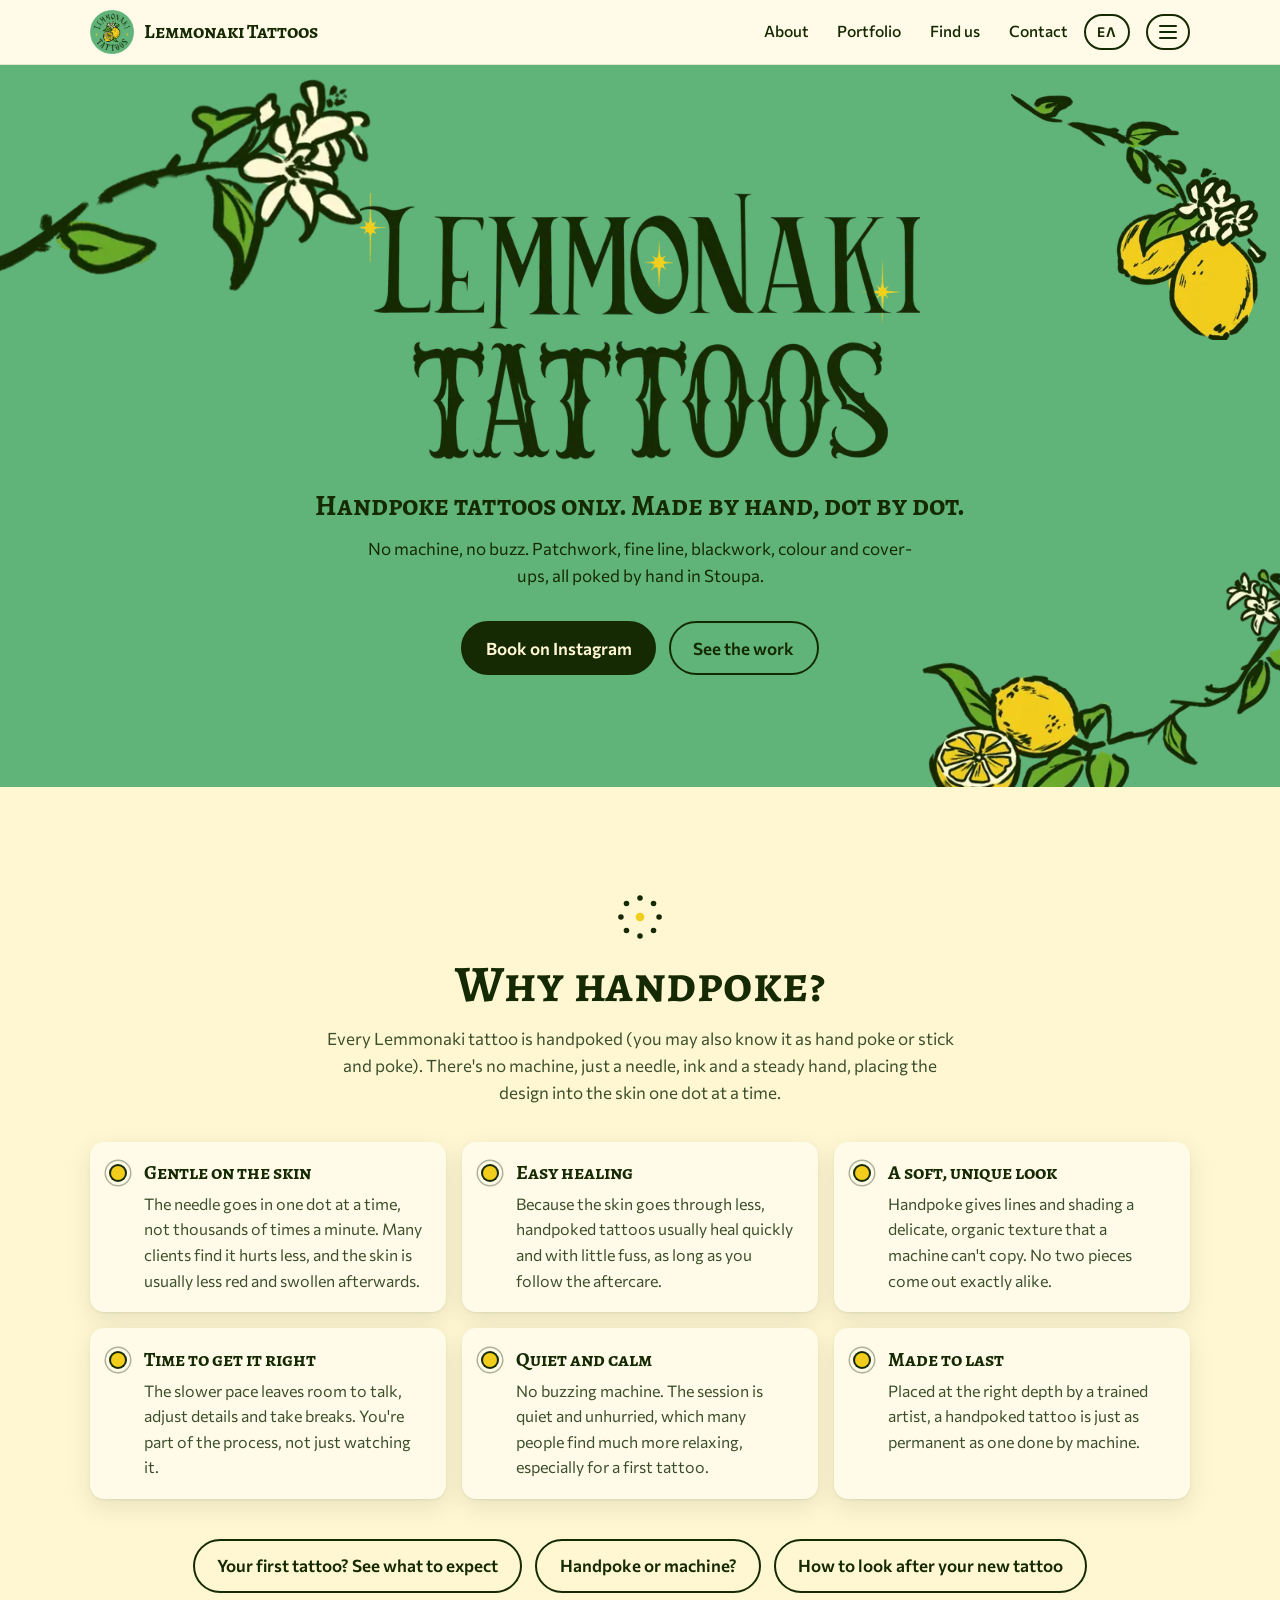
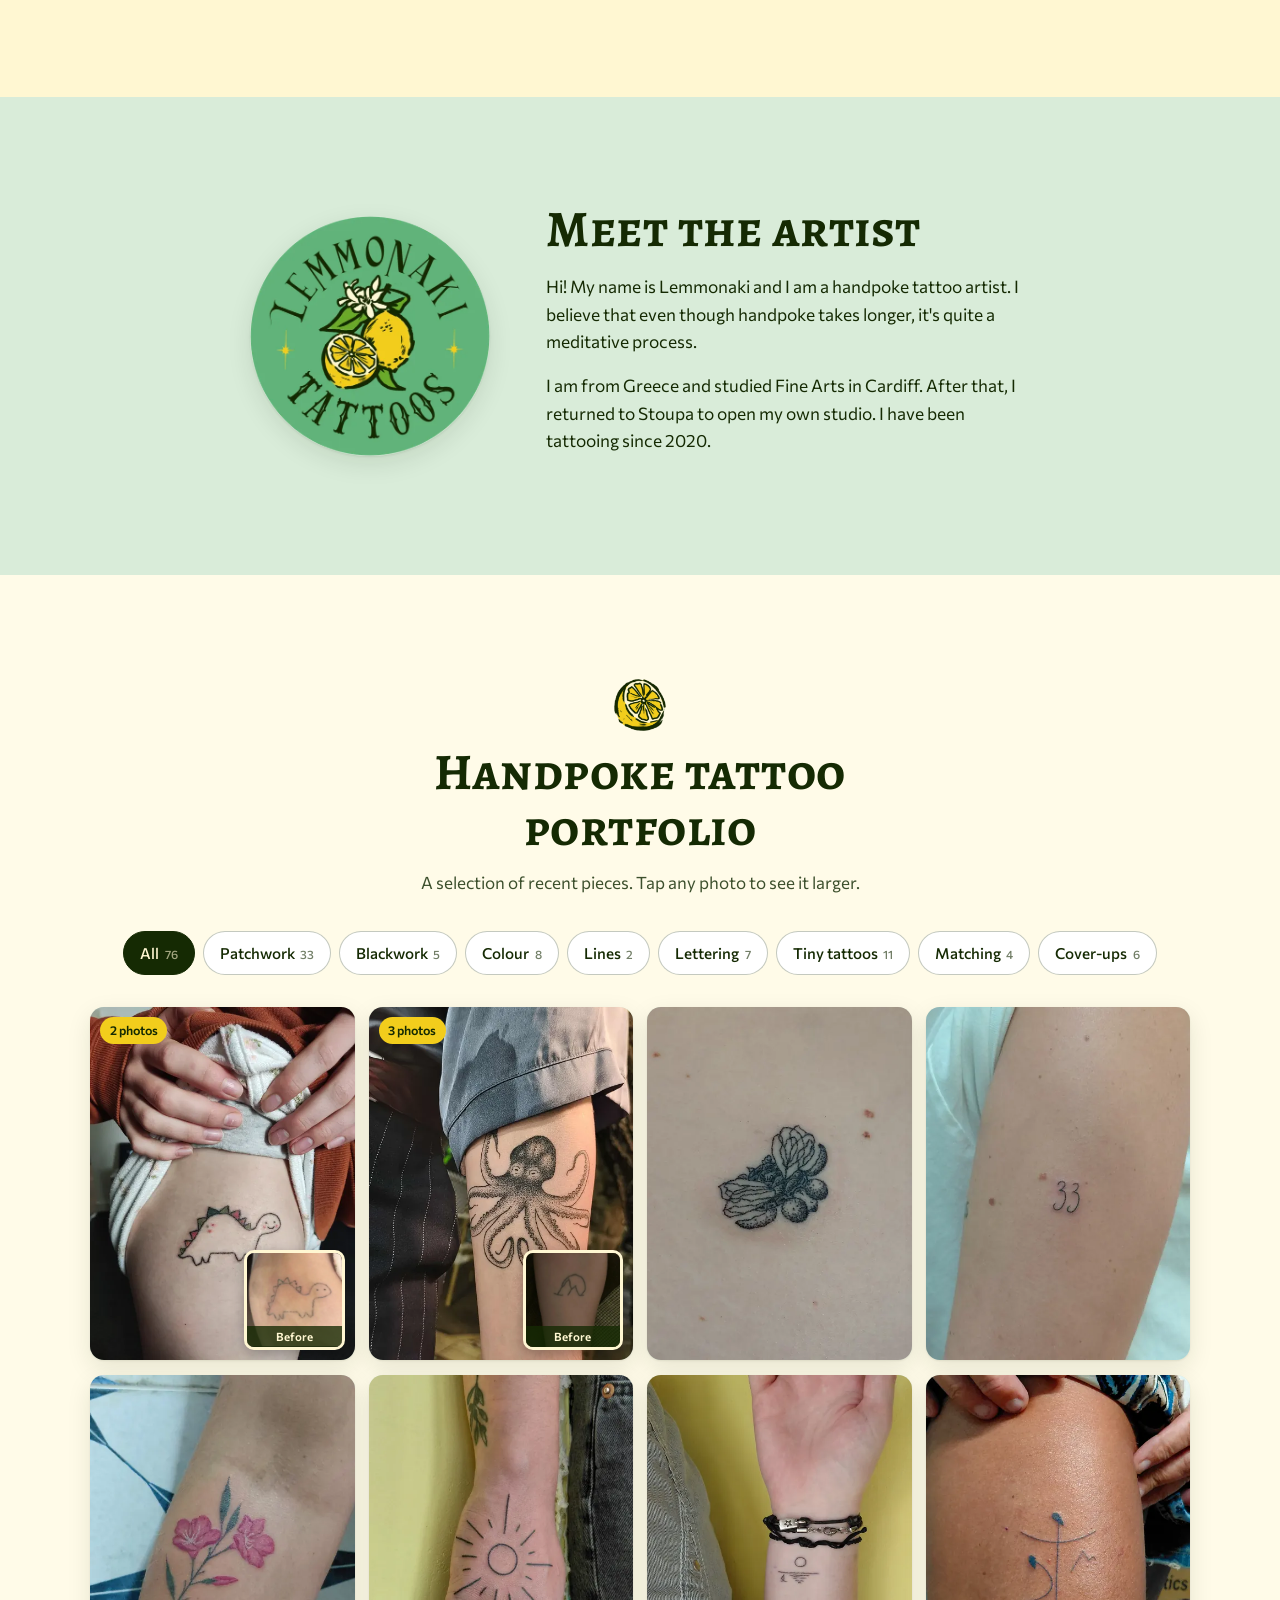
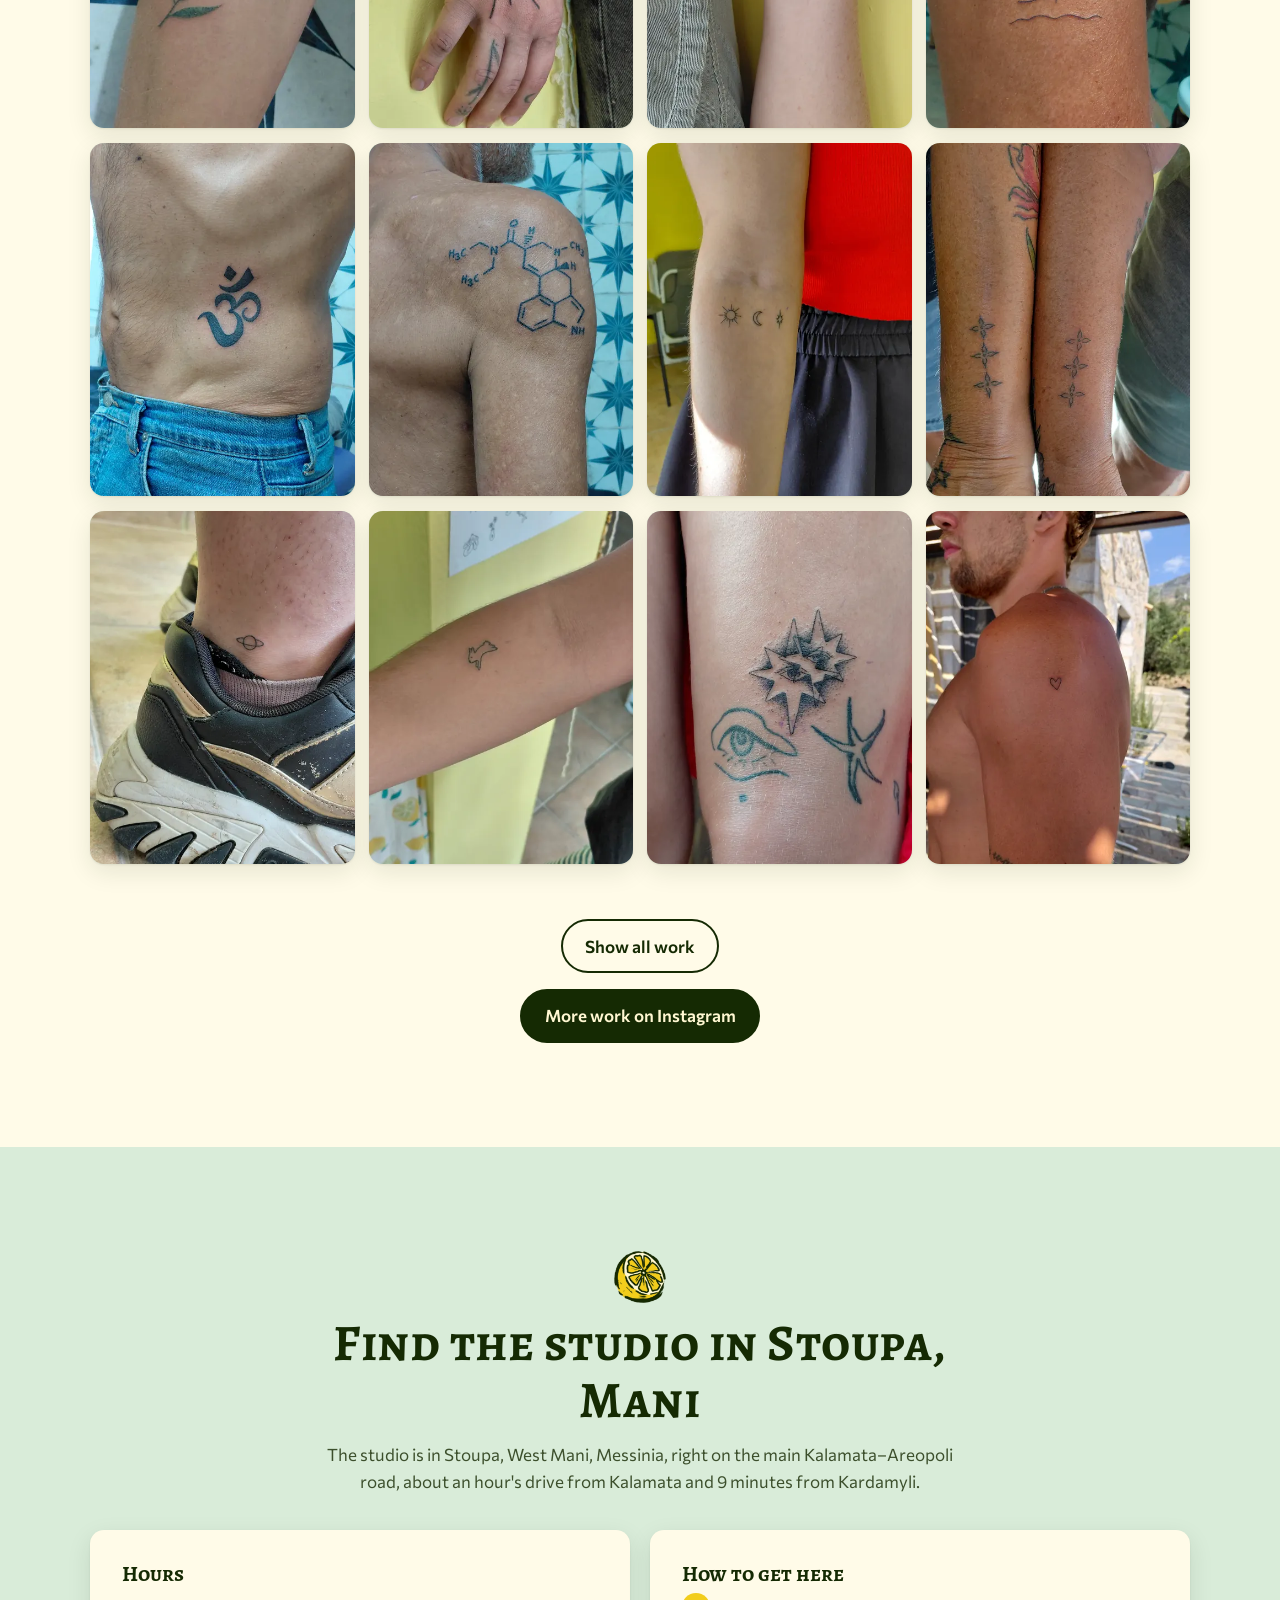
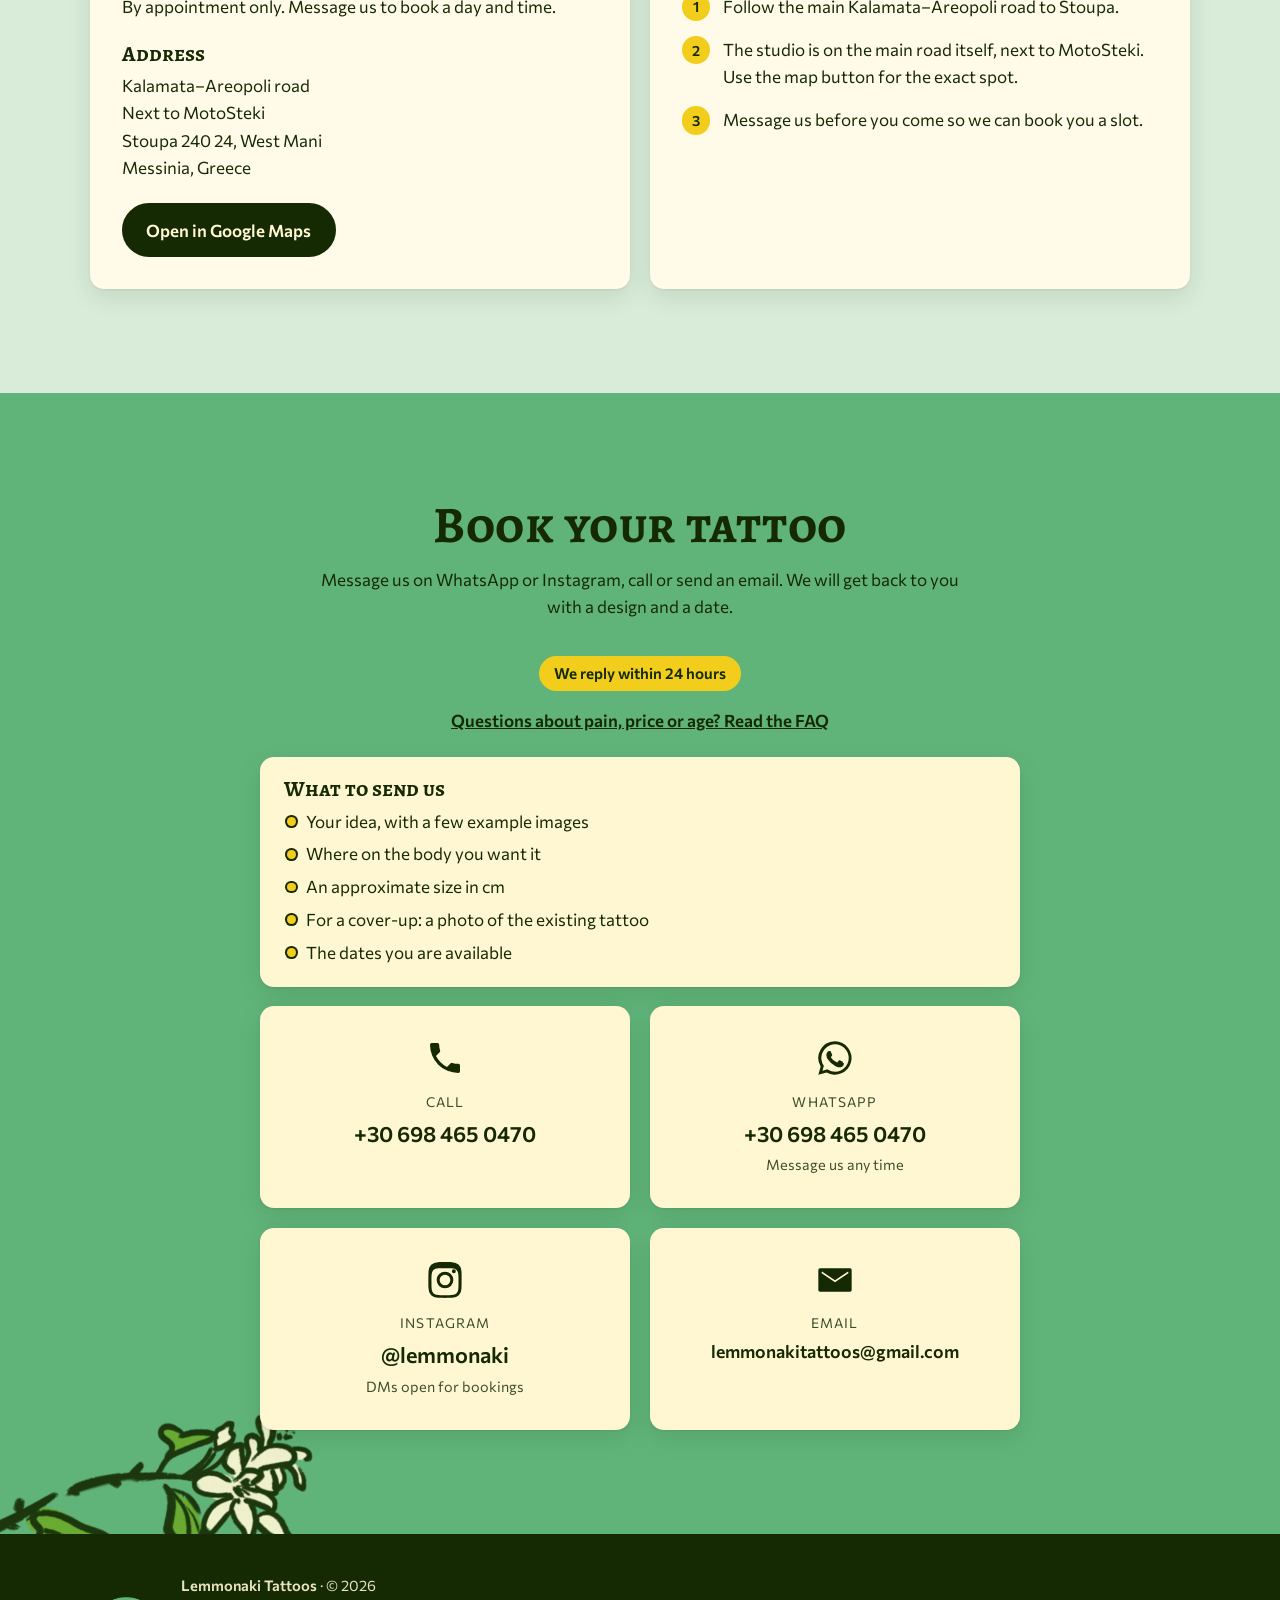
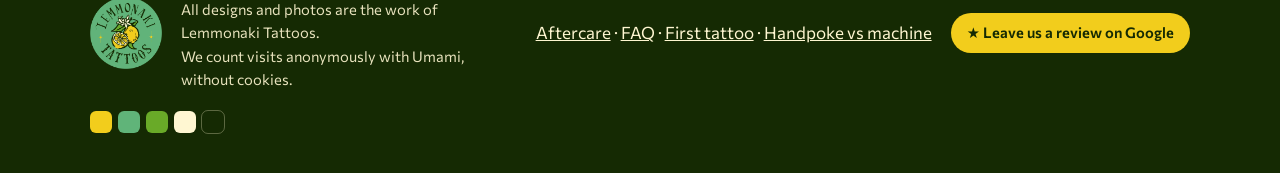
==== commit 0d99d31e: "Add First tattoo and Handpoke vs machine pages - /first-tattoo/ and /handpoke-vs-machine/ in English" ====
--- a/index.html
+++ b/index.html
@@ -29,7 +29,7 @@
 <link rel="preload" href="assets/fonts/alegreya-sc-latin-700.woff2" as="font" type="font/woff2" crossorigin>
 <link rel="stylesheet" href="assets/css/fonts.css">
 <link rel="stylesheet" href="assets/css/style.css">
-<script type="application/ld+json">{"@context": "https://schema.org", "@type": "TattooParlor", "@id": "https://lemmonakitattoos.gr/#business", "name": "Lemmonaki Tattoos", "description": "Handpoke-only tattoo studio in Stoupa, West Mani. No machine: patchwork, fine line, blackwork, colour and cover-ups.", "url": "https://lemmonakitattoos.gr/", "inLanguage": "en", "telephone": "+30 698 465 0470", "email": "lemmonakitattoos@gmail.com", "image": ["https://lemmonakitattoos.gr/assets/img/og.jpg"], "logo": "https://lemmonakitattoos.gr/assets/img/logo-round.webp", "availableLanguage": ["en", "el"], "address": {"@type": "PostalAddress", "streetAddress": "Kalamata–Areopoli road", "postalCode": "24024", "addressLocality": "Stoupa", "addressRegion": "Messinia", "addressCountry": "GR"}, "geo": {"@type": "GeoCoordinates", "latitude": 36.8463635, "longitude": 22.2651395}, "hasMap": "https://maps.app.goo.gl/YVg3DQzfwNBqYdTr5", "areaServed": [{"@type": "Place", "name": "Stoupa"}, {"@type": "AdministrativeArea", "name": "West Mani"}, {"@type": "AdministrativeArea", "name": "Messinia"}], "founder": {"@type": "Person", "name": "Lemmonaki"}, "priceRange": "From €40", "hasOfferCatalog": {"@type": "OfferCatalog", "name": "Services", "itemListElement": [{"@type": "Offer", "itemOffered": {"@type": "Service", "name": "Patchwork"}}, {"@type": "Offer", "itemOffered": {"@type": "Service", "name": "Blackwork"}}, {"@type": "Offer", "itemOffered": {"@type": "Service", "name": "Fine line"}}, {"@type": "Offer", "itemOffered": {"@type": "Service", "name": "Colour tattoos"}}, {"@type": "Offer", "itemOffered": {"@type": "Service", "name": "Lettering"}}, {"@type": "Offer", "itemOffered": {"@type": "Service", "name": "Tiny tattoos"}}, {"@type": "Offer", "itemOffered": {"@type": "Service", "name": "Matching tattoos"}}, {"@type": "Offer", "itemOffered": {"@type": "Service", "name": "Cover-ups"}}]}, "sameAs": ["https://www.instagram.com/lemmonaki/", "https://www.google.com/maps?cid=1288237548464191530"]}</script>
+<script type="application/ld+json">{"@context": "https://schema.org", "@type": "TattooParlor", "@id": "https://lemmonakitattoos.gr/#business", "name": "Lemmonaki Tattoos", "description": "Handpoke-only tattoo studio in Stoupa, West Mani. No machine: patchwork, fine line, blackwork, colour and cover-ups.", "url": "https://lemmonakitattoos.gr/", "inLanguage": "en", "telephone": "+30 698 465 0470", "email": "lemmonakitattoos@gmail.com", "image": ["https://lemmonakitattoos.gr/assets/img/og.jpg"], "logo": "https://lemmonakitattoos.gr/assets/img/logo-round.webp", "availableLanguage": ["en", "el"], "address": {"@type": "PostalAddress", "streetAddress": "Kalamata–Areopoli road", "postalCode": "24024", "addressLocality": "Stoupa", "addressRegion": "Messinia", "addressCountry": "GR"}, "geo": {"@type": "GeoCoordinates", "latitude": 36.8463635, "longitude": 22.2651395}, "hasMap": "https://maps.app.goo.gl/YVg3DQzfwNBqYdTr5", "areaServed": [{"@type": "Place", "name": "Stoupa"}, {"@type": "AdministrativeArea", "name": "West Mani"}, {"@type": "AdministrativeArea", "name": "Messinia"}], "founder": {"@type": "Person", "name": "Lemmonaki"}, "hasOfferCatalog": {"@type": "OfferCatalog", "name": "Services", "itemListElement": [{"@type": "Offer", "itemOffered": {"@type": "Service", "name": "Patchwork"}}, {"@type": "Offer", "itemOffered": {"@type": "Service", "name": "Blackwork"}}, {"@type": "Offer", "itemOffered": {"@type": "Service", "name": "Fine line"}}, {"@type": "Offer", "itemOffered": {"@type": "Service", "name": "Colour tattoos"}}, {"@type": "Offer", "itemOffered": {"@type": "Service", "name": "Lettering"}}, {"@type": "Offer", "itemOffered": {"@type": "Service", "name": "Tiny tattoos"}}, {"@type": "Offer", "itemOffered": {"@type": "Service", "name": "Matching tattoos"}}, {"@type": "Offer", "itemOffered": {"@type": "Service", "name": "Cover-ups"}}]}, "sameAs": ["https://www.instagram.com/lemmonaki/", "https://www.google.com/maps?cid=1288237548464191530"]}</script>
 <script defer src="https://cloud.umami.is/script.js" data-website-id="35a7164d-d36b-49da-b1da-f30c0a60820b" data-domains="lemmonakitattoos.gr"></script>
 </head>
 <body>
@@ -54,15 +54,10 @@
       <nav class="menu-panel" aria-label="Menu">
         <ul>
           <li><a href="#top">Home</a></li>
-          <li><a href="#about">About</a></li>
-          <li><a href="#work">Portfolio</a></li>
-          <li><a href="#visit">Find us</a></li>
-          <li><a href="#contact">Contact</a></li>
-        </ul>
-        <p class="menu-heading">More</p>
-        <ul>
           <li><a href="aftercare/">Aftercare</a></li>
           <li><a href="faq/">FAQ</a></li>
+          <li><a href="first-tattoo/">First tattoo</a></li>
+          <li><a href="handpoke-vs-machine/">Handpoke vs machine</a></li>
         </ul>
       </nav>
     </details>
@@ -106,7 +101,7 @@
 <li><h3>Quiet and calm</h3><p>No buzzing machine. The session is quiet and unhurried, which many people find much more relaxing, especially for a first tattoo.</p></li>
 <li><h3>Made to last</h3><p>Placed at the right depth by a trained artist, a handpoked tattoo is just as permanent as one done by machine.</p></li>
       </ul>
-      <p class="more"><a class="btn btn-ghost" href="aftercare/">How to look after your new tattoo</a></p>
+      <p class="more more-links"><a class="btn btn-ghost" href="first-tattoo/">Your first tattoo? See what to expect</a> <a class="btn btn-ghost" href="handpoke-vs-machine/">Handpoke or machine?</a> <a class="btn btn-ghost" href="aftercare/">How to look after your new tattoo</a></p>
     </div>
   </section>
 
@@ -257,8 +252,6 @@
         <p>Message us on WhatsApp or Instagram, call or send an email. We will get back to you with a design and a date.</p>
       </header>
       <ul class="facts">
-<li>Tattoos from €40</li>
-<li>No deposit needed</li>
 <li>We reply within 24 hours</li>
       </ul>
       <p class="faq-link"><a href="faq/">Questions about pain, price or age? Read the FAQ</a></p>
@@ -295,7 +288,7 @@
   <div class="wrap footer-inner">
     <img src="assets/img/logo-round.webp" width="72" height="72" alt="" loading="lazy">
     <p><strong>Lemmonaki Tattoos</strong> · © 2026<br>All designs and photos are the work of Lemmonaki Tattoos.<br>We count visits anonymously with Umami, without cookies.</p>
-    <nav class="footer-links" aria-label="More"><a href="aftercare/">Aftercare</a> · <a href="faq/">FAQ</a></nav>
+    <nav class="footer-links" aria-label="More"><a href="aftercare/">Aftercare</a> · <a href="faq/">FAQ</a> · <a href="first-tattoo/">First tattoo</a> · <a href="handpoke-vs-machine/">Handpoke vs machine</a></nav>
     <a class="review-link" href="https://g.page/r/CSo4h5Y5veAREBM/review" rel="noopener" target="_blank" data-umami-event="review"><span aria-hidden="true">★</span> Leave us a review on Google</a>
     <div class="palette" aria-hidden="true"><i></i><i></i><i></i><i></i><i></i></div>
   </div>
--- a/assets/css/style.css
+++ b/assets/css/style.css
@@ -62,7 +62,7 @@
 .main-nav a:hover { border-color: var(--yellow); }
 .lang:empty { display: none; }
 
-/* menu button (☰) with every section and page */
+/* menu button (☰): home plus the extra pages (the sections are already in the top bar) */
 .menu { position: relative; }
 .menu summary {
   list-style: none; cursor: pointer; display: grid; place-items: center;
@@ -85,10 +85,6 @@
 .menu-panel a { display: block; padding: .6rem .8rem; border-radius: 10px; text-decoration: none; font-weight: 500; }
 .menu-panel a:hover, .menu-panel a[aria-current="page"] { background: var(--cream); }
 .menu-panel a[aria-current="page"] { font-weight: 700; }
-.menu-heading {
-  margin: .5rem .8rem .2rem; padding-top: .6rem; border-top: 1px solid rgb(21 42 3 / .12);
-  font-size: .78rem; text-transform: uppercase; letter-spacing: .08em; color: var(--ink-soft);
-}
 @media (prefers-reduced-motion: reduce) { .burger i { transition: none; } }
 .lang-btn {
   display: inline-grid; place-items: center; min-width: 44px; height: 36px; padding: 0 .7rem;
@@ -243,6 +239,7 @@
 }
 .more { text-align: center; margin: 2.5rem 0 0; }
 .more + .more { margin-top: 1rem; }
+.more-links { display: flex; flex-wrap: wrap; justify-content: center; gap: .8rem; }
 button.btn { font: inherit; font-weight: 600; cursor: pointer; }
 
 /* ---------- visit ---------- */
